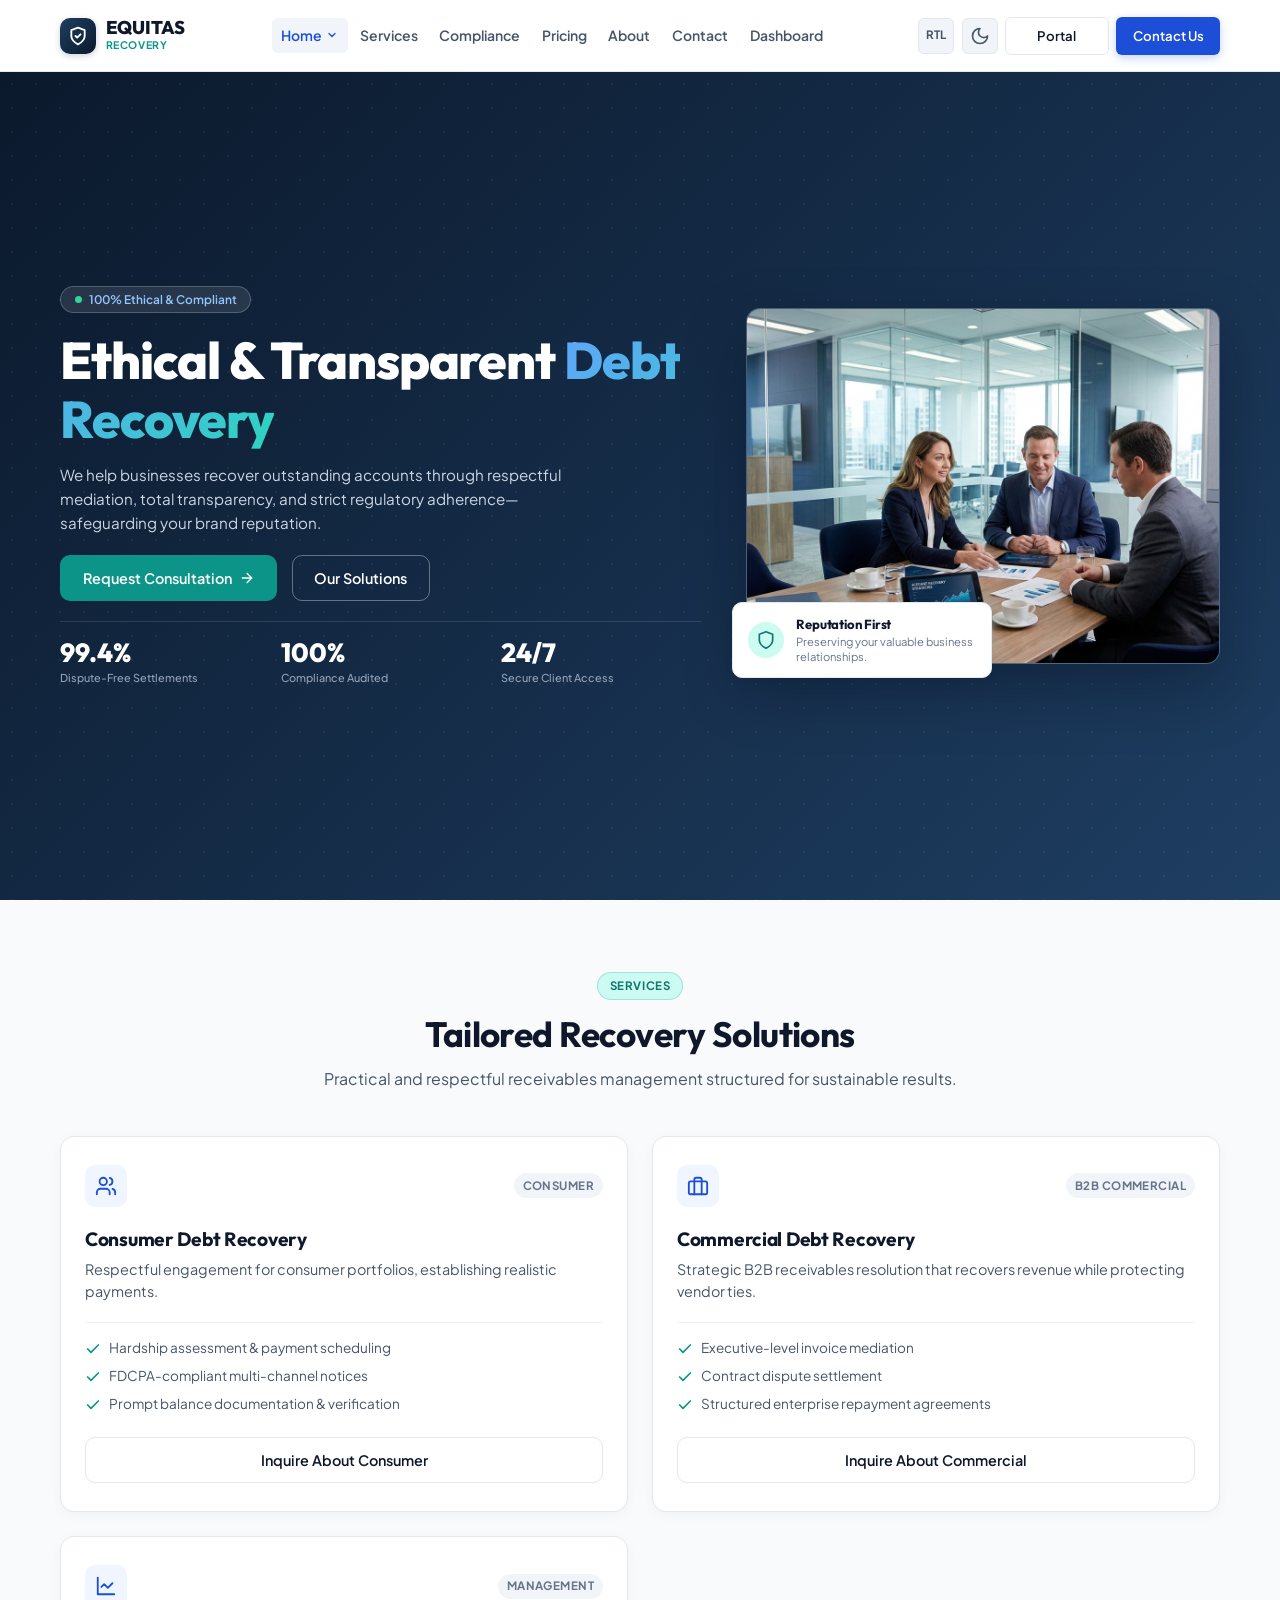
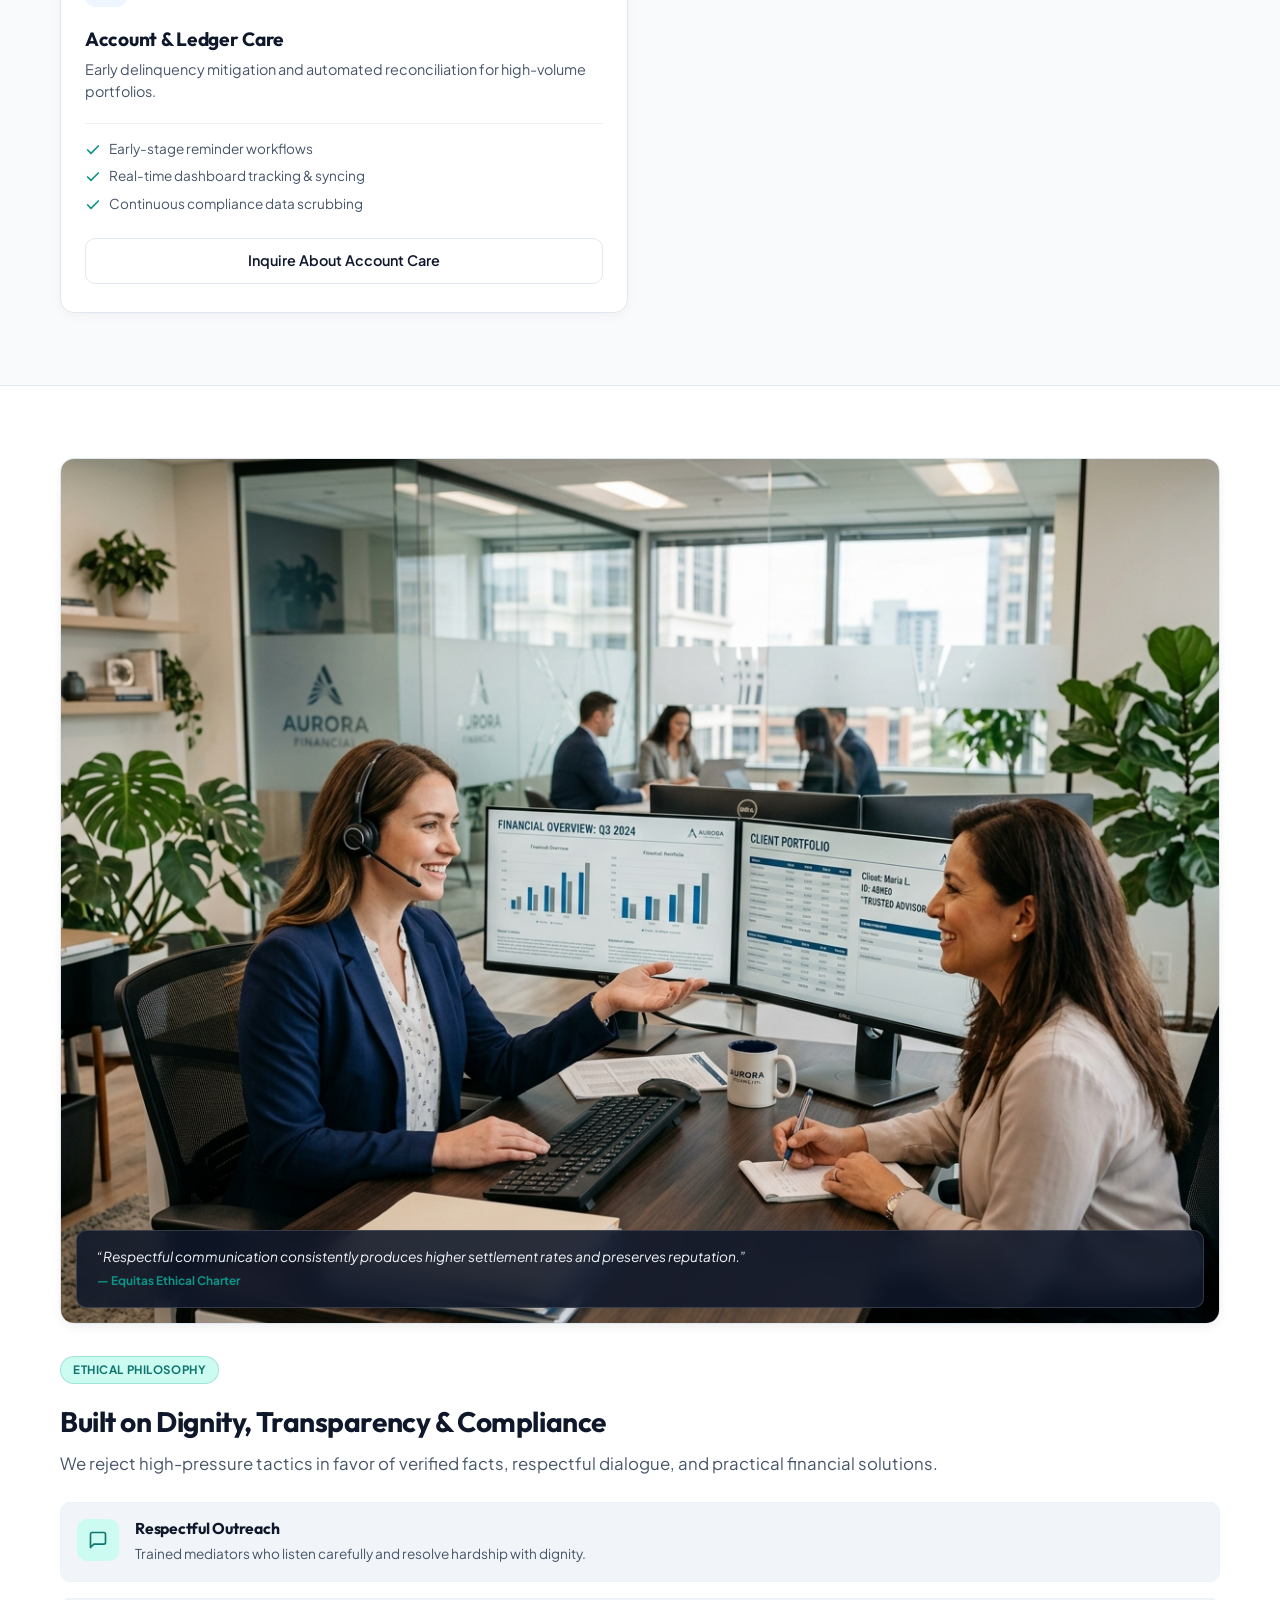
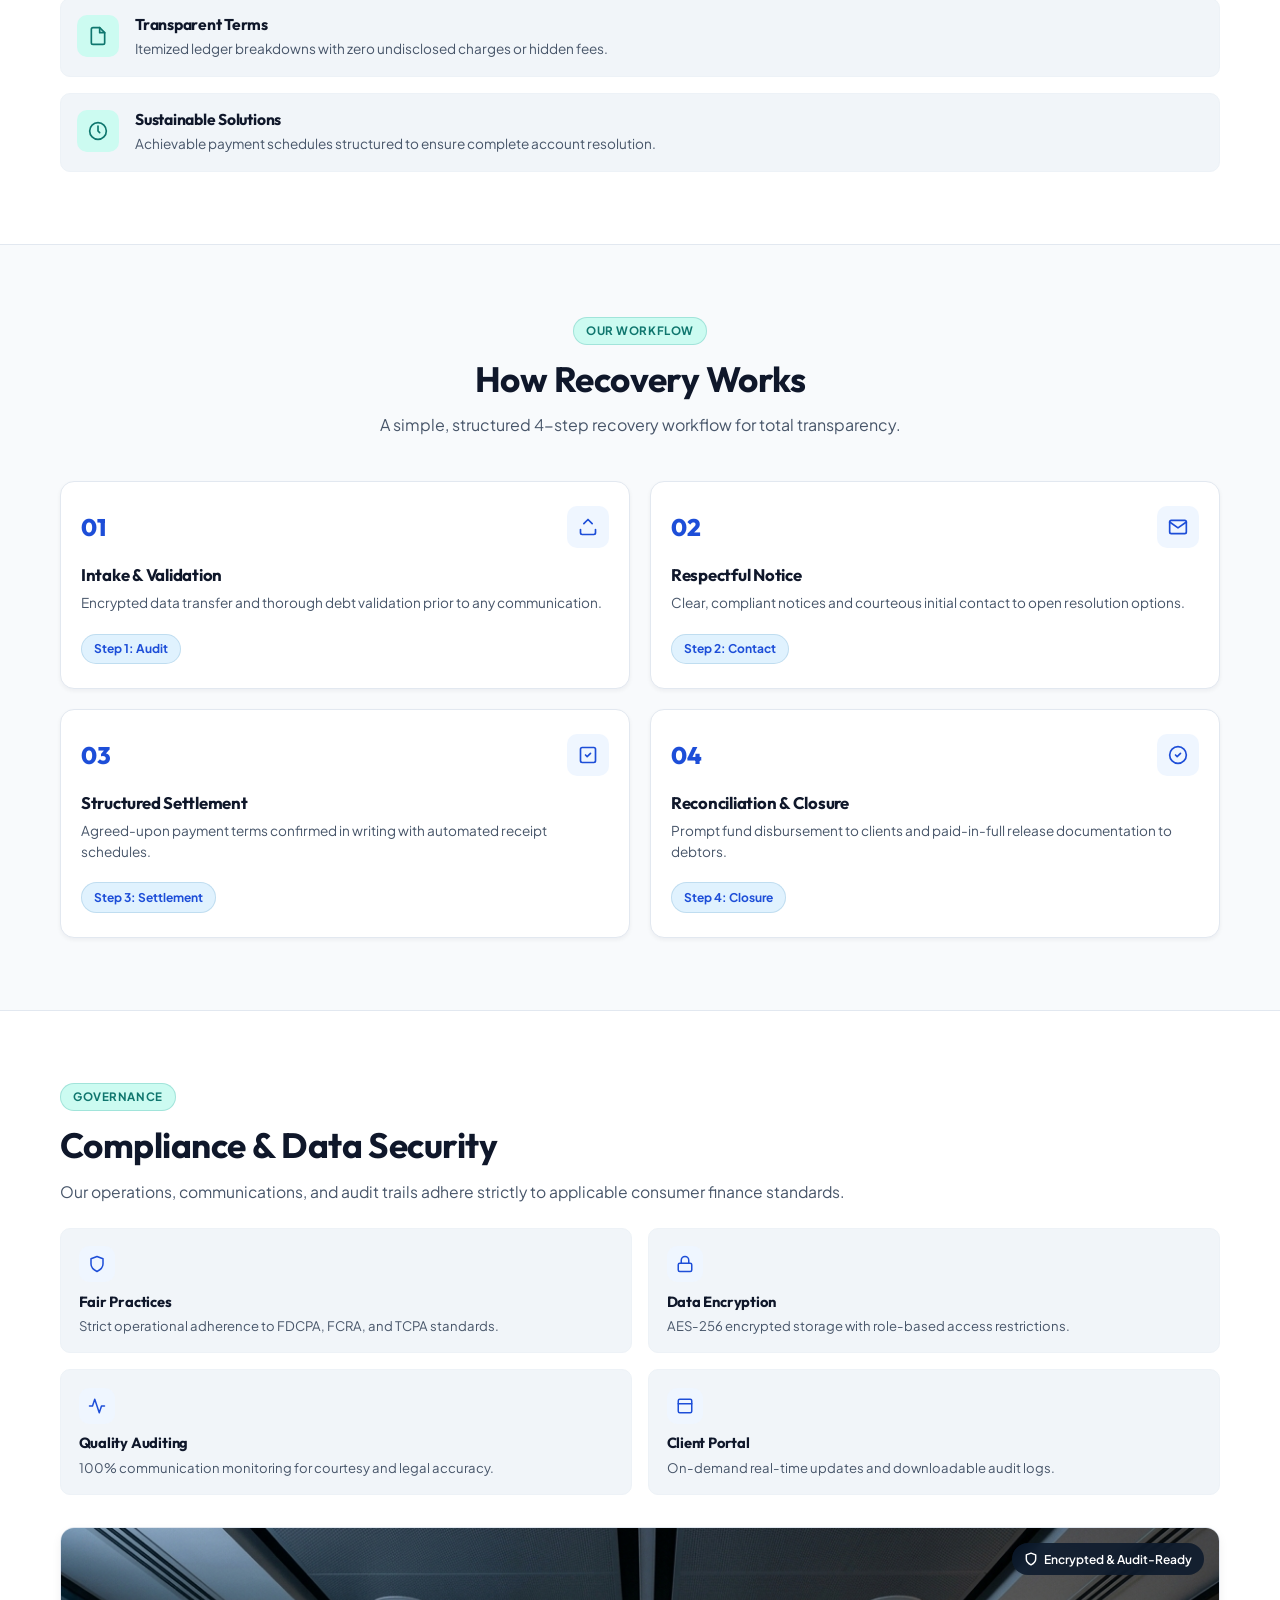
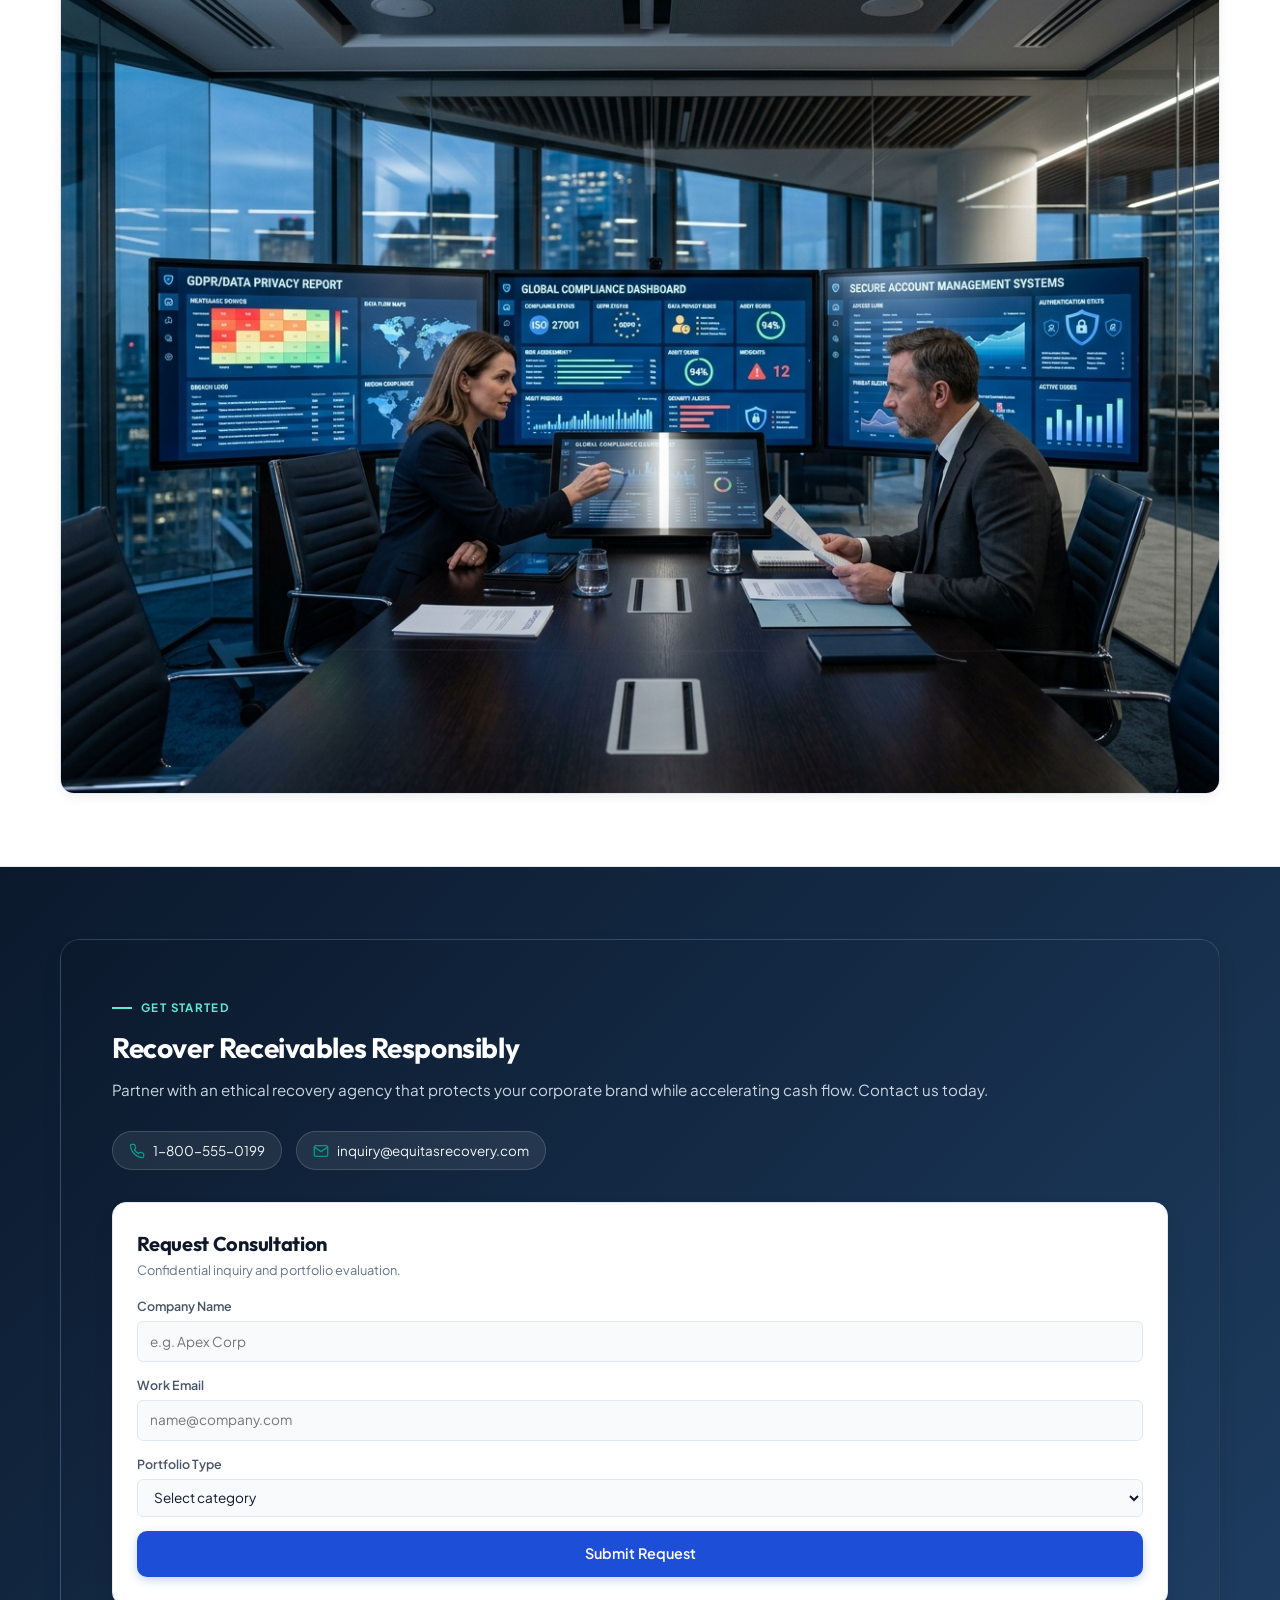
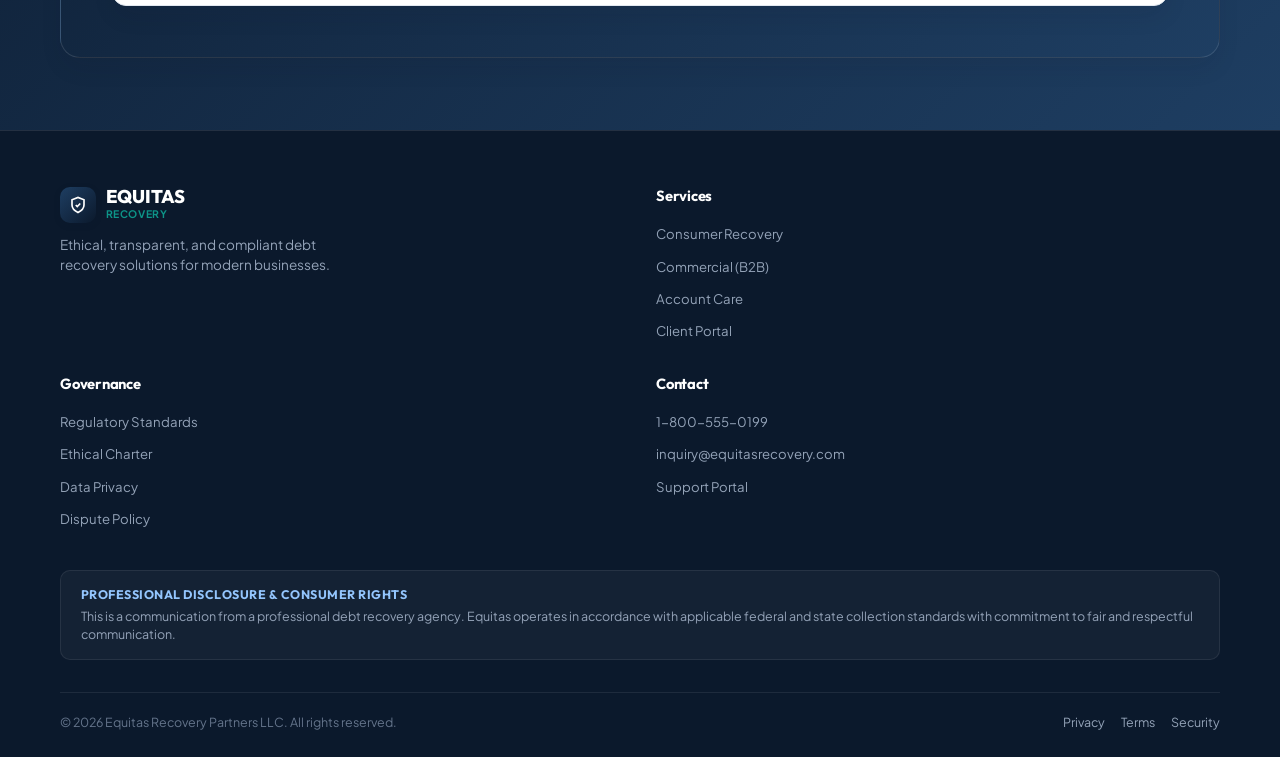
==== index.html @ 30697835 "first commit" ====
<!DOCTYPE html>
<html lang="en" dir="ltr" data-theme="light">
<head>
  <meta charset="UTF-8">
  <meta name="viewport" content="width=device-width, initial-scale=1.0">
  <title>Equitas Recovery Partners | Ethical & Compliant Debt Recovery</title>
  <link rel="icon" type="image/svg+xml" href="assets/images/equitas-mark.svg">
  <link rel="apple-touch-icon" href="assets/images/equitas-mark.svg">
  <meta name="description" content="Equitas Recovery Partners delivers ethical, compliant, and transparent debt recovery for commercial and consumer portfolios.">
  
  <!-- Fonts -->
  <link rel="preconnect" href="https://fonts.googleapis.com">
  <link rel="preconnect" href="https://fonts.gstatic.com" crossorigin>
  <link href="https://fonts.googleapis.com/css2?family=Outfit:wght@600;700;800&family=Plus+Jakarta+Sans:wght@400;500;600;700&display=swap" rel="stylesheet">
  
  <!-- Styles -->
  <link rel="stylesheet" href="assets/css/style.css">
</head>
<body>

  <!-- =========================================================================
       SHARED HEADER
       ========================================================================= -->
  <header class="site-header" id="mainHeader">
    <div class="container header-container">
      
      <!-- Logo -->
      <a href="index.html" class="brand-logo" aria-label="Equitas Home">
        <div class="logo-symbol" aria-hidden="true">
          <svg width="20" height="20" viewBox="0 0 24 24" fill="none" stroke="currentColor" stroke-width="2.2" stroke-linecap="round" stroke-linejoin="round">
            <path d="M12 22s8-4 8-10V5l-8-3-8 3v7c0 6 8 10 8 10z"/>
            <path d="m9 12 2 2 4-4"/>
          </svg>
        </div>
        <div class="logo-text">
          <span class="logo-title">EQUITAS</span>
          <span class="logo-subtitle">Recovery</span>
        </div>
      </a>

      <!-- Desktop Nav -->
      <nav class="nav-desktop" aria-label="Main Navigation">
        <ul class="nav-links">
          <li class="nav-item">
            <a href="index.html" class="nav-link active" id="homeDropdownBtn" aria-haspopup="true" aria-expanded="false">
              <span>Home</span>
              <svg width="12" height="12" viewBox="0 0 24 24" fill="none" stroke="currentColor" stroke-width="2.5" stroke-linecap="round" stroke-linejoin="round">
                <path d="m6 9 6 6 6-6"/>
              </svg>
            </a>
            <div class="nav-dropdown-menu">
              <a href="index.html" class="dropdown-item active">
                <span>Home 1 (Corporate)</span>
                <span class="dropdown-badge">Active</span>
              </a>
              <a href="home-2.html" class="dropdown-item">
                <span>Home 2 (Enterprise)</span>
              </a>
            </div>
          </li>
          <li class="nav-item"><a href="services.html" class="nav-link">Services</a></li>
          <li class="nav-item"><a href="compliance.html" class="nav-link">Compliance</a></li>
          <li class="nav-item"><a href="pricing.html" class="nav-link">Pricing</a></li>
          <li class="nav-item"><a href="about.html" class="nav-link">About</a></li>
          <li class="nav-item"><a href="contact.html" class="nav-link">Contact</a></li>
          <li class="nav-item"><a href="dashboard.html" class="nav-link">Dashboard</a></li>
        </ul>
      </nav>

      <!-- Header Utilities -->
      <div class="header-actions">
        <button type="button" class="control-btn rtl-toggle-btn" aria-label="Toggle RTL/LTR" title="Toggle RTL/LTR">
          <span class="rtl-badge">RTL</span>
        </button>

        <button type="button" class="control-btn theme-toggle-btn" aria-label="Toggle theme" title="Toggle Theme">
          <svg width="18" height="18" viewBox="0 0 24 24" fill="none" stroke="currentColor" stroke-width="2" stroke-linecap="round" stroke-linejoin="round">
            <path d="M12 3a6 6 0 0 0 9 9 9 9 0 1 1-9-9Z"/>
          </svg>
        </button>

        <a href="login.html" class="btn btn-secondary btn-sm" id="clientPortalBtn">
          <span>Portal</span>
        </a>

        <a href="contact.html" class="btn btn-primary btn-sm" id="headerInquiryBtn">
          <span>Contact Us</span>
        </a>

        <button type="button" class="hamburger-btn" aria-label="Open menu" aria-expanded="false" aria-controls="mobileNavDrawer">
          <span></span>
          <span></span>
          <span></span>
        </button>
      </div>

    </div>
  </header>

  <!-- Mobile Drawer -->
  <div class="mobile-nav-overlay" id="mobileNavOverlay" aria-hidden="true"></div>
  <div class="mobile-nav-drawer" id="mobileNavDrawer" role="dialog" aria-modal="true" aria-label="Mobile Menu">
    <div class="drawer-header">
      <div class="brand-logo">
        <div class="logo-symbol" aria-hidden="true">
          <svg width="18" height="18" viewBox="0 0 24 24" fill="none" stroke="currentColor" stroke-width="2.2">
            <path d="M12 22s8-4 8-10V5l-8-3-8 3v7c0 6 8 10 8 10z"/>
            <path d="m9 12 2 2 4-4"/>
          </svg>
        </div>
        <div class="logo-text">
          <span class="logo-title">EQUITAS</span>
        </div>
      </div>
      <button type="button" class="drawer-close-btn" aria-label="Close menu">
        <svg width="18" height="18" viewBox="0 0 24 24" fill="none" stroke="currentColor" stroke-width="2.5" stroke-linecap="round" stroke-linejoin="round">
          <line x1="18" y1="6" x2="6" y2="18"/>
          <line x1="6" y1="6" x2="18" y2="18"/>
        </svg>
      </button>
    </div>

    <div class="drawer-links">
      <div class="drawer-home-group">
        <button type="button" class="drawer-link drawer-home-toggle" aria-controls="drawerHomeMenu" aria-expanded="false">
          <span>Home</span>
          <svg viewBox="0 0 24 24" fill="none" stroke="currentColor" stroke-width="2" aria-hidden="true"><path d="m7 10 5 5 5-5"/></svg>
        </button>
        <div class="drawer-home-menu" id="drawerHomeMenu" hidden>
          <a href="index.html" class="drawer-link" data-home-page="index.html">Home 1 (Corporate)</a>
          <a href="home-2.html" class="drawer-link" data-home-page="home-2.html">Home 2 (Enterprise)</a>
        </div>
      </div>
      <a href="services.html" class="drawer-link">Services</a>
      <a href="compliance.html" class="drawer-link">Compliance &amp; Licensing</a>
      <a href="pricing.html" class="drawer-link">Pricing &amp; Plans</a>
      <a href="about.html" class="drawer-link">About Us</a>
      <a href="contact.html" class="drawer-link">Contact</a>
      <a href="dashboard.html" class="drawer-link">Dashboard</a>
    </div>

    <div class="drawer-actions">
      <div class="drawer-controls-row">
        <button type="button" class="control-btn theme-toggle-btn" aria-label="Toggle theme in drawer" style="width: 48%; height: 38px;">
          <span>Theme</span>
        </button>
        <button type="button" class="control-btn rtl-toggle-btn" aria-label="Toggle RTL in drawer" style="width: 48%; height: 38px;">
          <span>RTL</span>
        </button>
      </div>
      <a href="login.html" class="btn btn-secondary btn-block">Client Portal</a>
      <a href="contact.html" class="btn btn-primary btn-block">Schedule Consultation</a>
    </div>
  </div>

  <main id="mainContent">

    <!-- =========================================================================
         SECTION 1: HERO
         ========================================================================= -->
    <section class="hero-section" id="hero" aria-labelledby="heroHeadline">
      <div class="hero-background-pattern" aria-hidden="true"></div>
      <div class="container">
        <div class="hero-grid">
          
          <div class="hero-content">
            <div class="hero-badge">
              <span class="pulse-dot" aria-hidden="true"></span>
              <span>100% Ethical &amp; Compliant</span>
            </div>

            <h1 class="hero-title" id="heroHeadline">
              Ethical &amp; Transparent <span class="highlight-text">Debt Recovery</span>
            </h1>

            <p class="hero-description">
              We help businesses recover outstanding accounts through respectful mediation, total transparency, and strict regulatory adherence—safeguarding your brand reputation.
            </p>

            <div class="hero-cta-group">
              <a href="#contact" class="btn btn-teal">
                <span>Request Consultation</span>
                <svg width="16" height="16" viewBox="0 0 24 24" fill="none" stroke="currentColor" stroke-width="2" stroke-linecap="round" stroke-linejoin="round" aria-hidden="true">
                  <line x1="5" y1="12" x2="19" y2="12"/>
                  <polyline points="12 5 19 12 12 19"/>
                </svg>
              </a>
              <a href="#services" class="btn btn-outline-white">
                <span>Our Solutions</span>
              </a>
            </div>

            <div class="hero-metrics-strip">
              <div class="metric-item">
                <span class="metric-value">99.4%</span>
                <span class="metric-label">Dispute-Free Settlements</span>
              </div>
              <div class="metric-item">
                <span class="metric-value">100%</span>
                <span class="metric-label">Compliance Audited</span>
              </div>
              <div class="metric-item">
                <span class="metric-value">24/7</span>
                <span class="metric-label">Secure Client Access</span>
              </div>
            </div>
          </div>

          <div class="hero-media-card">
            <div class="hero-image-frame">
              <img src="assets/images/hero-consultation.jpg" alt="Equitas recovery advisors in a professional client consultation." width="1280" height="720" loading="eager">
            </div>
            
            <div class="hero-floating-badge">
              <div class="badge-icon" aria-hidden="true">
                <svg width="20" height="20" viewBox="0 0 24 24" fill="none" stroke="currentColor" stroke-width="2" stroke-linecap="round" stroke-linejoin="round">
                  <path d="M12 22s8-4 8-10V5l-8-3-8 3v7c0 6 8 10 8 10z"/>
                </svg>
              </div>
              <div>
                <h4>Reputation First</h4>
                <p>Preserving your valuable business relationships.</p>
              </div>
            </div>
          </div>

        </div>
      </div>
    </section>

    <!-- =========================================================================
         SECTION 2: OUR SERVICES
         ========================================================================= -->
    <section class="section-wrapper services-section" id="services" aria-labelledby="servicesHeadline">
      <div class="container">
        
        <div class="section-header">
          <span class="section-tag">Services</span>
          <h2 id="servicesHeadline">Tailored Recovery Solutions</h2>
          <p>Practical and respectful receivables management structured for sustainable results.</p>
        </div>

        <div class="services-grid">
          
          <!-- Consumer -->
          <article class="service-card">
            <div class="service-card-header">
              <div class="icon-box" aria-hidden="true">
                <svg width="22" height="22" viewBox="0 0 24 24" fill="none" stroke="currentColor" stroke-width="2" stroke-linecap="round" stroke-linejoin="round">
                  <path d="M16 21v-2a4 4 0 0 0-4-4H6a4 4 0 0 0-4 4v2"/>
                  <circle cx="9" cy="7" r="4"/>
                  <path d="M22 21v-2a4 4 0 0 0-3-3.87"/>
                  <path d="M16 3.13a4 4 0 0 1 0 7.75"/>
                </svg>
              </div>
              <span class="service-tag">Consumer</span>
            </div>
            
            <h3>Consumer Debt Recovery</h3>
            <p class="service-desc">
              Respectful engagement for consumer portfolios, establishing realistic payments.
            </p>

            <ul class="service-features-list">
              <li>
                <svg width="16" height="16" viewBox="0 0 24 24" fill="none" stroke="currentColor" stroke-width="2.5" stroke-linecap="round" stroke-linejoin="round"><polyline points="20 6 9 17 4 12"/></svg>
                <span>Hardship assessment &amp; payment scheduling</span>
              </li>
              <li>
                <svg width="16" height="16" viewBox="0 0 24 24" fill="none" stroke="currentColor" stroke-width="2.5" stroke-linecap="round" stroke-linejoin="round"><polyline points="20 6 9 17 4 12"/></svg>
                <span>FDCPA-compliant multi-channel notices</span>
              </li>
              <li>
                <svg width="16" height="16" viewBox="0 0 24 24" fill="none" stroke="currentColor" stroke-width="2.5" stroke-linecap="round" stroke-linejoin="round"><polyline points="20 6 9 17 4 12"/></svg>
                <span>Prompt balance documentation &amp; verification</span>
              </li>
            </ul>

            <div class="service-card-footer">
              <a href="#contact" class="btn btn-secondary btn-block">Inquire About Consumer</a>
            </div>
          </article>

          <!-- Commercial -->
          <article class="service-card">
            <div class="service-card-header">
              <div class="icon-box" aria-hidden="true">
                <svg width="22" height="22" viewBox="0 0 24 24" fill="none" stroke="currentColor" stroke-width="2" stroke-linecap="round" stroke-linejoin="round">
                  <rect width="20" height="14" x="2" y="7" rx="2" ry="2"/>
                  <path d="M16 21V5a2 2 0 0 0-2-2h-4a2 2 0 0 0-2 2v16"/>
                </svg>
              </div>
              <span class="service-tag">B2B Commercial</span>
            </div>
            
            <h3>Commercial Debt Recovery</h3>
            <p class="service-desc">
              Strategic B2B receivables resolution that recovers revenue while protecting vendor ties.
            </p>

            <ul class="service-features-list">
              <li>
                <svg width="16" height="16" viewBox="0 0 24 24" fill="none" stroke="currentColor" stroke-width="2.5" stroke-linecap="round" stroke-linejoin="round"><polyline points="20 6 9 17 4 12"/></svg>
                <span>Executive-level invoice mediation</span>
              </li>
              <li>
                <svg width="16" height="16" viewBox="0 0 24 24" fill="none" stroke="currentColor" stroke-width="2.5" stroke-linecap="round" stroke-linejoin="round"><polyline points="20 6 9 17 4 12"/></svg>
                <span>Contract dispute settlement</span>
              </li>
              <li>
                <svg width="16" height="16" viewBox="0 0 24 24" fill="none" stroke="currentColor" stroke-width="2.5" stroke-linecap="round" stroke-linejoin="round"><polyline points="20 6 9 17 4 12"/></svg>
                <span>Structured enterprise repayment agreements</span>
              </li>
            </ul>

            <div class="service-card-footer">
              <a href="#contact" class="btn btn-secondary btn-block">Inquire About Commercial</a>
            </div>
          </article>

          <!-- Account Management -->
          <article class="service-card">
            <div class="service-card-header">
              <div class="icon-box" aria-hidden="true">
                <svg width="22" height="22" viewBox="0 0 24 24" fill="none" stroke="currentColor" stroke-width="2" stroke-linecap="round" stroke-linejoin="round">
                  <path d="M3 3v18h18"/>
                  <path d="m19 9-5 5-4-4-3 3"/>
                </svg>
              </div>
              <span class="service-tag">Management</span>
            </div>
            
            <h3>Account &amp; Ledger Care</h3>
            <p class="service-desc">
              Early delinquency mitigation and automated reconciliation for high-volume portfolios.
            </p>

            <ul class="service-features-list">
              <li>
                <svg width="16" height="16" viewBox="0 0 24 24" fill="none" stroke="currentColor" stroke-width="2.5" stroke-linecap="round" stroke-linejoin="round"><polyline points="20 6 9 17 4 12"/></svg>
                <span>Early-stage reminder workflows</span>
              </li>
              <li>
                <svg width="16" height="16" viewBox="0 0 24 24" fill="none" stroke="currentColor" stroke-width="2.5" stroke-linecap="round" stroke-linejoin="round"><polyline points="20 6 9 17 4 12"/></svg>
                <span>Real-time dashboard tracking &amp; syncing</span>
              </li>
              <li>
                <svg width="16" height="16" viewBox="0 0 24 24" fill="none" stroke="currentColor" stroke-width="2.5" stroke-linecap="round" stroke-linejoin="round"><polyline points="20 6 9 17 4 12"/></svg>
                <span>Continuous compliance data scrubbing</span>
              </li>
            </ul>

            <div class="service-card-footer">
              <a href="#contact" class="btn btn-secondary btn-block">Inquire About Account Care</a>
            </div>
          </article>

        </div>
      </div>
    </section>

    <!-- =========================================================================
         SECTION 3: ETHICAL APPROACH
         ========================================================================= -->
    <section class="section-wrapper approach-section" id="approach" aria-labelledby="approachHeadline">
      <div class="container">
        <div class="approach-grid">
          
          <div class="approach-media">
            <div class="approach-image-wrapper">
              <img src="assets/images/ethical-approach.jpg" alt="Equitas account manager discussing transparent account resolution." width="1280" height="960" loading="lazy">
            </div>

            <div class="approach-quote-box">
              <p>“Respectful communication consistently produces higher settlement rates and preserves reputation.”</p>
              <span class="quote-author">— Equitas Ethical Charter</span>
            </div>
          </div>

          <div class="approach-content">
            <span class="section-tag">Ethical Philosophy</span>
            <h2 id="approachHeadline">Built on Dignity, Transparency &amp; Compliance</h2>
            <p class="approach-lead">
              We reject high-pressure tactics in favor of verified facts, respectful dialogue, and practical financial solutions.
            </p>

            <div class="pillars-stack">
              <div class="pillar-item">
                <div class="icon-box icon-box-teal" aria-hidden="true">
                  <svg width="20" height="20" viewBox="0 0 24 24" fill="none" stroke="currentColor" stroke-width="2" stroke-linecap="round" stroke-linejoin="round">
                    <path d="M21 15a2 2 0 0 1-2 2H7l-4 4V5a2 2 0 0 1 2-2h14a2 2 0 0 1 2 2z"/>
                  </svg>
                </div>
                <div>
                  <h3>Respectful Outreach</h3>
                  <p>Trained mediators who listen carefully and resolve hardship with dignity.</p>
                </div>
              </div>

              <div class="pillar-item">
                <div class="icon-box icon-box-teal" aria-hidden="true">
                  <svg width="20" height="20" viewBox="0 0 24 24" fill="none" stroke="currentColor" stroke-width="2" stroke-linecap="round" stroke-linejoin="round">
                    <path d="M14 2H6a2 2 0 0 0-2 2v16a2 2 0 0 0 2 2h12a2 2 0 0 0 2-2V8z"/>
                    <polyline points="14 2 14 8 20 8"/>
                  </svg>
                </div>
                <div>
                  <h3>Transparent Terms</h3>
                  <p>Itemized ledger breakdowns with zero undisclosed charges or hidden fees.</p>
                </div>
              </div>

              <div class="pillar-item">
                <div class="icon-box icon-box-teal" aria-hidden="true">
                  <svg width="20" height="20" viewBox="0 0 24 24" fill="none" stroke="currentColor" stroke-width="2" stroke-linecap="round" stroke-linejoin="round">
                    <circle cx="12" cy="12" r="10"/>
                    <polyline points="12 6 12 12 14 14"/>
                  </svg>
                </div>
                <div>
                  <h3>Sustainable Solutions</h3>
                  <p>Achievable payment schedules structured to ensure complete account resolution.</p>
                </div>
              </div>
            </div>
          </div>

        </div>
      </div>
    </section>

    <!-- =========================================================================
         SECTION 4: HOW RECOVERY WORKS
         ========================================================================= -->
    <section class="section-wrapper process-section" id="process" aria-labelledby="processHeadline">
      <div class="container">
        
        <div class="section-header">
          <span class="section-tag">Our Workflow</span>
          <h2 id="processHeadline">How Recovery Works</h2>
          <p>A simple, structured 4-step recovery workflow for total transparency.</p>
        </div>

        <div class="process-grid">
          
          <div class="process-step-card">
            <div class="step-header">
              <span class="step-number">01</span>
              <div class="icon-box" aria-hidden="true">
                <svg width="20" height="20" viewBox="0 0 24 24" fill="none" stroke="currentColor" stroke-width="2" stroke-linecap="round" stroke-linejoin="round">
                  <path d="M21 15v4a2 2 0 0 1-2 2H5a2 2 0 0 1-2-2v-4"/>
                  <polyline points="17 8 12 3 7 8"/>
                </svg>
              </div>
            </div>
            <h3>Intake &amp; Validation</h3>
            <p>Encrypted data transfer and thorough debt validation prior to any communication.</p>
            <span class="step-badge">Step 1: Audit</span>
          </div>

          <div class="process-step-card">
            <div class="step-header">
              <span class="step-number">02</span>
              <div class="icon-box" aria-hidden="true">
                <svg width="20" height="20" viewBox="0 0 24 24" fill="none" stroke="currentColor" stroke-width="2" stroke-linecap="round" stroke-linejoin="round">
                  <path d="M4 4h16c1.1 0 2 .9 2 2v12c0 1.1-.9 2-2 2H4c-1.1 0-2-.9-2-2V6c0-1.1.9-2 2-2z"/>
                  <polyline points="22,6 12,13 2,6"/>
                </svg>
              </div>
            </div>
            <h3>Respectful Notice</h3>
            <p>Clear, compliant notices and courteous initial contact to open resolution options.</p>
            <span class="step-badge">Step 2: Contact</span>
          </div>

          <div class="process-step-card">
            <div class="step-header">
              <span class="step-number">03</span>
              <div class="icon-box" aria-hidden="true">
                <svg width="20" height="20" viewBox="0 0 24 24" fill="none" stroke="currentColor" stroke-width="2" stroke-linecap="round" stroke-linejoin="round">
                  <rect width="18" height="18" x="3" y="3" rx="2"/>
                  <path d="m9 12 2 2 4-4"/>
                </svg>
              </div>
            </div>
            <h3>Structured Settlement</h3>
            <p>Agreed-upon payment terms confirmed in writing with automated receipt schedules.</p>
            <span class="step-badge">Step 3: Settlement</span>
          </div>

          <div class="process-step-card">
            <div class="step-header">
              <span class="step-number">04</span>
              <div class="icon-box" aria-hidden="true">
                <svg width="20" height="20" viewBox="0 0 24 24" fill="none" stroke="currentColor" stroke-width="2" stroke-linecap="round" stroke-linejoin="round">
                  <circle cx="12" cy="12" r="10"/>
                  <path d="m9 12 2 2 4-4"/>
                </svg>
              </div>
            </div>
            <h3>Reconciliation &amp; Closure</h3>
            <p>Prompt fund disbursement to clients and paid-in-full release documentation to debtors.</p>
            <span class="step-badge">Step 4: Closure</span>
          </div>

        </div>
      </div>
    </section>

    <!-- =========================================================================
         SECTION 5: COMPLIANCE AND TRUST
         ========================================================================= -->
    <section class="section-wrapper compliance-section" id="compliance" aria-labelledby="complianceHeadline">
      <div class="container">
        <div class="compliance-grid">
          
          <div class="compliance-content">
            <span class="section-tag">Governance</span>
            <h2 id="complianceHeadline">Compliance &amp; Data Security</h2>
            <p class="compliance-lead">
              Our operations, communications, and audit trails adhere strictly to applicable consumer finance standards.
            </p>

            <div class="compliance-features-grid">
              <div class="compliance-box">
                <div class="icon-box" aria-hidden="true">
                  <svg width="18" height="18" viewBox="0 0 24 24" fill="none" stroke="currentColor" stroke-width="2" stroke-linecap="round" stroke-linejoin="round">
                    <path d="M12 22s8-4 8-10V5l-8-3-8 3v7c0 6 8 10 8 10z"/>
                  </svg>
                </div>
                <h3>Fair Practices</h3>
                <p>Strict operational adherence to FDCPA, FCRA, and TCPA standards.</p>
              </div>

              <div class="compliance-box">
                <div class="icon-box" aria-hidden="true">
                  <svg width="18" height="18" viewBox="0 0 24 24" fill="none" stroke="currentColor" stroke-width="2" stroke-linecap="round" stroke-linejoin="round">
                    <rect width="18" height="11" x="3" y="11" rx="2" ry="2"/>
                    <path d="M7 11V7a5 5 0 0 1 10 0v4"/>
                  </svg>
                </div>
                <h3>Data Encryption</h3>
                <p>AES-256 encrypted storage with role-based access restrictions.</p>
              </div>

              <div class="compliance-box">
                <div class="icon-box" aria-hidden="true">
                  <svg width="18" height="18" viewBox="0 0 24 24" fill="none" stroke="currentColor" stroke-width="2" stroke-linecap="round" stroke-linejoin="round">
                    <path d="M22 12h-4l-3 9L9 3l-3 9H2"/>
                  </svg>
                </div>
                <h3>Quality Auditing</h3>
                <p>100% communication monitoring for courtesy and legal accuracy.</p>
              </div>

              <div class="compliance-box">
                <div class="icon-box" aria-hidden="true">
                  <svg width="18" height="18" viewBox="0 0 24 24" fill="none" stroke="currentColor" stroke-width="2" stroke-linecap="round" stroke-linejoin="round">
                    <rect width="18" height="18" x="3" y="3" rx="2"/>
                    <path d="M3 9h18"/>
                  </svg>
                </div>
                <h3>Client Portal</h3>
                <p>On-demand real-time updates and downloadable audit logs.</p>
              </div>
            </div>
          </div>

          <div class="compliance-media">
            <div class="compliance-image-frame">
              <img src="assets/images/compliance-trust.jpg" alt="Equitas compliance and security overview." width="1280" height="960" loading="lazy">
            </div>
            
            <div class="compliance-security-pill">
              <svg width="14" height="14" viewBox="0 0 24 24" fill="none" stroke="currentColor" stroke-width="2.5" stroke-linecap="round" stroke-linejoin="round" aria-hidden="true">
                <path d="M12 22s8-4 8-10V5l-8-3-8 3v7c0 6 8 10 8 10z"/>
              </svg>
              <span>Encrypted &amp; Audit-Ready</span>
            </div>
          </div>

        </div>
      </div>
    </section>

    <!-- =========================================================================
         SECTION 6: FINAL CTA
         ========================================================================= -->
    <section class="section-wrapper cta-section" id="contact" aria-labelledby="ctaHeadline">
      <div class="container">
        <div class="cta-container-card">
          <div class="cta-content-grid">
            
            <div class="cta-text-side">
              <span class="cta-eyebrow">Get Started</span>
              <h2 id="ctaHeadline">Recover Receivables Responsibly</h2>
              <p>
                Partner with an ethical recovery agency that protects your corporate brand while accelerating cash flow. Contact us today.
              </p>

              <div class="cta-contact-pills">
                <div class="contact-pill-item">
                  <svg width="16" height="16" viewBox="0 0 24 24" fill="none" stroke="currentColor" stroke-width="2" stroke-linecap="round" stroke-linejoin="round" aria-hidden="true">
                    <path d="M22 16.92v3a2 2 0 0 1-2.18 2 19.79 19.79 0 0 1-8.63-3.07 19.5 19.5 0 0 1-6-6 19.79 19.79 0 0 1-3.07-8.67A2 2 0 0 1 4.11 2h3a2 2 0 0 1 2 1.72 12.84 12.84 0 0 0 .7 2.81 2 2 0 0 1-.45 2.11L8.09 9.91a16 16 0 0 0 6 6l1.27-1.27a2 2 0 0 1 2.11-.45 12.84 12.84 0 0 0 2.81.7A2 2 0 0 1 22 16.92z"/>
                  </svg>
                  <span>1-800-555-0199</span>
                </div>
                <div class="contact-pill-item">
                  <svg width="16" height="16" viewBox="0 0 24 24" fill="none" stroke="currentColor" stroke-width="2" stroke-linecap="round" stroke-linejoin="round" aria-hidden="true">
                    <path d="M4 4h16c1.1 0 2 .9 2 2v12c0 1.1-.9 2-2 2H4c-1.1 0-2-.9-2-2V6c0-1.1.9-2 2-2z"/>
                    <polyline points="22,6 12,13 2,6"/>
                  </svg>
                  <span>inquiry@equitasrecovery.com</span>
                </div>
              </div>
            </div>

            <div class="cta-form-box">
              <h3>Request Consultation</h3>
              <p class="form-subtitle">Confidential inquiry and portfolio evaluation.</p>

              <form class="cta-quick-form" id="consultationForm">
                <div class="form-group">
                  <label for="orgName" class="form-label">Company Name</label>
                  <input type="text" id="orgName" class="form-input" placeholder="e.g. Apex Corp" required>
                </div>

                <div class="form-group">
                  <label for="contactEmail" class="form-label">Work Email</label>
                  <input type="email" id="contactEmail" class="form-input" placeholder="name@company.com" required>
                </div>

                <div class="form-group">
                  <label for="recoveryType" class="form-label">Portfolio Type</label>
                  <select id="recoveryType" class="form-select" required>
                    <option value="" disabled selected>Select category</option>
                    <option value="commercial">Commercial (B2B)</option>
                    <option value="consumer">Consumer (B2C)</option>
                    <option value="portfolio_management">Ledger Management</option>
                  </select>
                </div>

                <div class="form-status-msg" role="status"></div>

                <button type="submit" class="btn btn-primary btn-block">
                  <span>Submit Request</span>
                </button>
              </form>
            </div>

          </div>
        </div>
      </div>
    </section>

  </main>

  <!-- =========================================================================
       SHARED FOOTER
       ========================================================================= -->
  <footer class="site-footer">
    <div class="container">
      
      <div class="footer-main-grid">
        <div class="footer-brand-col">
          <div class="brand-logo">
            <div class="logo-symbol" aria-hidden="true">
              <svg width="18" height="18" viewBox="0 0 24 24" fill="none" stroke="currentColor" stroke-width="2.2">
                <path d="M12 22s8-4 8-10V5l-8-3-8 3v7c0 6 8 10 8 10z"/>
                <path d="m9 12 2 2 4-4"/>
              </svg>
            </div>
            <div class="logo-text">
              <span class="logo-title">EQUITAS</span>
              <span class="logo-subtitle">Recovery</span>
            </div>
          </div>
          <p>
            Ethical, transparent, and compliant debt recovery solutions for modern businesses.
          </p>
        </div>

        <div class="footer-col">
          <h4>Services</h4>
          <ul class="footer-links">
            <li><a href="#services">Consumer Recovery</a></li>
            <li><a href="#services">Commercial (B2B)</a></li>
            <li><a href="#services">Account Care</a></li>
            <li><a href="#dashboard">Client Portal</a></li>
          </ul>
        </div>

        <div class="footer-col">
          <h4>Governance</h4>
          <ul class="footer-links">
            <li><a href="#compliance">Regulatory Standards</a></li>
            <li><a href="#approach">Ethical Charter</a></li>
            <li><a href="#compliance">Data Privacy</a></li>
            <li><a href="#contact">Dispute Policy</a></li>
          </ul>
        </div>

        <div class="footer-col">
          <h4>Contact</h4>
          <ul class="footer-links">
            <li><a href="#contact">1-800-555-0199</a></li>
            <li><a href="#contact">inquiry@equitasrecovery.com</a></li>
            <li><a href="#contact">Support Portal</a></li>
          </ul>
        </div>
      </div>

      <div class="footer-compliance-banner">
        <h5>Professional Disclosure &amp; Consumer Rights</h5>
        <p>
          This is a communication from a professional debt recovery agency. Equitas operates in accordance with applicable federal and state collection standards with commitment to fair and respectful communication.
        </p>
      </div>

      <div class="footer-bottom-bar">
        <p>&copy; 2026 Equitas Recovery Partners LLC. All rights reserved.</p>
        <div class="footer-legal-links">
          <a href="#privacy">Privacy</a>
          <a href="#terms">Terms</a>
          <a href="#security">Security</a>
        </div>
      </div>

    </div>
  </footer>

  <!-- Back To Top -->
  <button type="button" class="back-to-top-btn" id="backToTopBtn" aria-label="Back to top" title="Back to top">
    <svg width="18" height="18" viewBox="0 0 24 24" fill="none" stroke="currentColor" stroke-width="2.5" stroke-linecap="round" stroke-linejoin="round" aria-hidden="true">
      <path d="m18 15-6-6-6 6"/>
    </svg>
  </button>

  <script src="assets/js/main.js"></script>
</body>
</html>
---- assets/css/style.css ----
/* ==========================================================================
   EQUITAS RECOVERY PARTNERS — COMPLETE DESIGN SYSTEM & STYLESHEET
   Supports: Home 1, Home 2, Services Page
   Features: Light/Dark Mode, RTL/LTR, Tablet 2-Column, Mobile Stack
   ========================================================================== */

/* --- CSS Variables & Design Tokens --- */
:root {
  /* Color Palette - Light Mode */
  --bg-primary: #f8fafc;
  --bg-surface: #ffffff;
  --bg-surface-elevated: #ffffff;
  --bg-subtle: #f1f5f9;
  --bg-card-hover: #f8fafc;
  --bg-hero: linear-gradient(135deg, #0b192c 0%, #1e3e62 100%);
  --bg-dark-section: #0b192c;
  --bg-glass: rgba(255, 255, 255, 0.92);
  --border-glass: rgba(255, 255, 255, 0.2);

  --text-primary: #0f172a;
  --text-secondary: #475569;
  --text-muted: #64748b;
  --text-inverse: #ffffff;
  --text-inverse-muted: #94a3b8;

  --border-color: #e2e8f0;
  --border-color-subtle: #edf2f7;
  --border-hover: #cbd5e1;
  --border-focus: #2563eb;

  /* Brand Accents */
  --primary-50: #eff6ff;
  --primary-100: #dbeafe;
  --primary-500: #1e40af;
  --primary-600: #1d4ed8;
  --primary-700: #1e3a8a;
  --accent-teal: #0d9488;
  --accent-teal-light: #ccfbf1;
  --accent-teal-dark: #0f766e;

  /* Status Colors */
  --success: #15803d;
  --success-bg: #dcfce7;
  --badge-bg: #e0f2fe;
  --badge-text: #0369a1;

  /* Shadows */
  --shadow-xs: 0 1px 2px 0 rgba(15, 23, 42, 0.05);
  --shadow-sm: 0 2px 4px 0 rgba(15, 23, 42, 0.05);
  --shadow-md: 0 4px 12px -2px rgba(15, 23, 42, 0.08);
  --shadow-lg: 0 12px 24px -4px rgba(15, 23, 42, 0.1);
  --shadow-card: 0 3px 14px -2px rgba(15, 23, 42, 0.05);
  --shadow-card-hover: 0 12px 24px -4px rgba(15, 23, 42, 0.1);

  /* Typography */
  --font-heading: 'Outfit', -apple-system, BlinkMacSystemFont, "Segoe UI", Roboto, sans-serif;
  --font-body: 'Plus Jakarta Sans', -apple-system, BlinkMacSystemFont, "Segoe UI", Roboto, sans-serif;

  /* Layout */
  --container-max-width: 1200px;
  --container-padding: 1.25rem;
  --section-padding-y: 4.5rem;
  --header-height: 72px;

  /* Transitions & Radii */
  --transition-fast: 0.15s ease;
  --transition-normal: 0.25s ease;
  --transition-smooth: 0.3s cubic-bezier(0.16, 1, 0.3, 1);
  --radius-sm: 6px;
  --radius-md: 10px;
  --radius-lg: 14px;
  --radius-xl: 20px;
  --radius-full: 9999px;
}

/* --- Dark Mode Theme Overrides --- */
[data-theme="dark"] {
  --bg-primary: #090e17;
  --bg-surface: #111a28;
  --bg-surface-elevated: #182335;
  --bg-subtle: #152030;
  --bg-card-hover: #19273c;
  --bg-hero: linear-gradient(135deg, #050b14 0%, #0f1c2e 100%);
  --bg-dark-section: #070c14;
  --bg-glass: rgba(17, 26, 40, 0.92);
  --border-glass: rgba(255, 255, 255, 0.08);

  --text-primary: #f1f5f9;
  --text-secondary: #cbd5e1;
  --text-muted: #94a3b8;
  --text-inverse: #090e17;
  --text-inverse-muted: #475569;

  --border-color: #1e2d42;
  --border-color-subtle: #162436;
  --border-hover: #334b6e;
  --border-focus: #3b82f6;

  --primary-50: #172554;
  --primary-100: #1e3a8a;
  --primary-500: #3b82f6;
  --primary-600: #60a5fa;
  --primary-700: #93c5fd;
  --accent-teal: #14b8a6;
  --accent-teal-light: #134e4a;
  --accent-teal-dark: #2dd4bf;

  --badge-bg: #0c4a6e;
  --badge-text: #7dd3fc;

  --shadow-xs: 0 1px 2px 0 rgba(0, 0, 0, 0.3);
  --shadow-sm: 0 2px 4px 0 rgba(0, 0, 0, 0.4);
  --shadow-md: 0 4px 12px -2px rgba(0, 0, 0, 0.5);
  --shadow-lg: 0 12px 28px -4px rgba(0, 0, 0, 0.6);
  --shadow-card: 0 4px 16px -2px rgba(0, 0, 0, 0.4);
  --shadow-card-hover: 0 12px 28px -4px rgba(0, 0, 0, 0.6);
}

/* --- Base & Reset --- */
*, *::before, *::after {
  box-sizing: border-box;
  margin: 0;
  padding: 0;
}

html {
  font-size: 16px;
  scroll-behavior: smooth;
  -webkit-text-size-adjust: 100%;
  overflow-x: clip;
}

body {
  font-family: var(--font-body);
  font-size: 0.95rem;
  line-height: 1.6;
  color: var(--text-primary);
  background-color: var(--bg-primary);
  transition: background-color var(--transition-normal), color var(--transition-normal);
  overflow-x: clip;
  -webkit-font-smoothing: antialiased;
}

a:focus-visible,
button:focus-visible,
input:focus-visible,
select:focus-visible,
textarea:focus-visible {
  outline: 2px solid var(--border-focus);
  outline-offset: 2px;
}

img {
  max-width: 100%;
  height: auto;
  display: block;
}

a {
  color: inherit;
  text-decoration: none;
  transition: color var(--transition-fast);
}

button, input, select, textarea {
  font: inherit;
}

ul, ol {
  list-style: none;
}

/* Typography */
h1, h2, h3, h4, h5, h6 {
  font-family: var(--font-heading);
  color: var(--text-primary);
  font-weight: 700;
  line-height: 1.25;
  letter-spacing: -0.015em;
}

h1 { font-size: clamp(2rem, 3.5vw + 0.5rem, 3rem); }
h2 { font-size: clamp(1.6rem, 2.5vw + 0.3rem, 2.2rem); }
h3 { font-size: clamp(1.15rem, 1.2vw + 0.3rem, 1.35rem); }
h4 { font-size: 1.05rem; }

p {
  color: var(--text-secondary);
}

.container {
  width: 100%;
  max-width: var(--container-max-width);
  min-width: 0;
  margin-left: auto;
  margin-right: auto;
  padding-left: var(--container-padding);
  padding-right: var(--container-padding);
}

[class*="-grid"] > * {
  min-width: 0;
}

.section,
.section-wrapper {
  padding-top: var(--section-padding-y);
  padding-bottom: var(--section-padding-y);
}

.text-center {
  text-align: center;
}

.badge {
  display: inline-flex;
  align-items: center;
  justify-content: center;
  gap: 0.35rem;
  padding: 0.35rem 0.85rem;
  font-size: 0.75rem;
  font-weight: 700;
  letter-spacing: 0.04em;
  text-transform: uppercase;
  border-radius: var(--radius-full);
  margin-bottom: 0.85rem;
  width: fit-content;
  max-width: max-content;
}

.badge-accent {
  background-color: var(--badge-bg);
  color: var(--badge-text);
  border: 1px solid rgba(3, 105, 161, 0.2);
}

[data-theme="dark"] .badge-accent {
  background-color: var(--badge-bg);
  color: var(--badge-text);
  border-color: rgba(125, 211, 252, 0.25);
}

.section-header {
  text-align: center;
  max-width: 680px;
  margin: 0 auto 2.75rem auto;
}

.section-tag {
  display: inline-flex;
  align-items: center;
  max-width: 100%;
  padding: 0.3rem 0.75rem;
  background-color: var(--accent-teal-light);
  color: var(--accent-teal-dark);
  border: 1px solid rgba(13, 148, 136, 0.22);
  font-size: 0.72rem;
  font-weight: 700;
  letter-spacing: 0.05em;
  text-transform: uppercase;
  border-radius: var(--radius-full);
  margin-bottom: 0.75rem;
  line-height: 1.4;
  text-align: center;
}

[data-theme="dark"] .section-tag {
  background-color: rgba(20, 184, 166, 0.16);
  color: var(--accent-teal);
  border-color: rgba(20, 184, 166, 0.32);
}

.section-header h2 {
  margin-bottom: 0.65rem;
}

.section-header p,
.section-subtitle {
  font-size: 1rem;
  color: var(--text-secondary);
  max-width: 650px;
  margin-left: auto;
  margin-right: auto;
}

/* Buttons */
.btn {
  display: inline-flex;
  align-items: center;
  justify-content: center;
  gap: 0.45rem;
  height: 46px;
  padding: 0 1.35rem;
  font-size: 0.9rem;
  font-weight: 600;
  border-radius: var(--radius-md);
  border: 1px solid transparent;
  cursor: pointer;
  transition: all var(--transition-normal);
  text-align: center;
  white-space: nowrap;
}

.btn-primary {
  background-color: var(--primary-600);
  color: #ffffff;
  box-shadow: 0 3px 10px rgba(29, 78, 216, 0.25);
}

.btn-primary:hover {
  background-color: var(--primary-700);
  transform: translateY(-1px);
}

.btn-secondary {
  background-color: var(--bg-surface);
  color: var(--text-primary);
  border-color: var(--border-color);
}

.btn-secondary:hover {
  background-color: var(--bg-subtle);
  border-color: var(--border-hover);
  transform: translateY(-1px);
}

.btn-outline-white {
  background-color: transparent;
  color: #ffffff;
  border-color: rgba(255, 255, 255, 0.35);
}

.btn-outline-white:hover {
  background-color: rgba(255, 255, 255, 0.12);
  border-color: #ffffff;
  transform: translateY(-1px);
}

.btn-teal {
  background-color: var(--accent-teal);
  color: #ffffff;
}

.btn-teal:hover {
  background-color: var(--accent-teal-dark);
  transform: translateY(-1px);
}

.btn-sm {
  height: 38px;
  padding: 0 0.85rem;
  font-size: 0.825rem;
  border-radius: var(--radius-sm);
}

.btn-lg {
  height: 52px;
  padding: 0 1.5rem;
}

.site-header .header-actions > .btn {
  width: 104px;
}

.btn-block {
  width: 100%;
}

.icon-box {
  display: inline-flex;
  align-items: center;
  justify-content: center;
  width: 42px;
  height: 42px;
  border-radius: var(--radius-md);
  background-color: var(--primary-50);
  color: var(--primary-600);
  flex-shrink: 0;
}

[data-theme="dark"] .icon-box {
  background-color: var(--bg-subtle);
  color: var(--primary-500);
}

.icon-box-teal {
  background-color: var(--accent-teal-light);
  color: var(--accent-teal-dark);
}

[data-theme="dark"] .icon-box-teal {
  background-color: rgba(20, 184, 166, 0.15);
  color: var(--accent-teal);
}

/* ==========================================================================
   SHARED HEADER & NAVIGATION
   ========================================================================== */
.site-header {
  position: sticky;
  top: 0;
  z-index: 1000;
  height: var(--header-height);
  background-color: var(--bg-surface);
  border-bottom: 1px solid var(--border-color);
  display: flex;
  align-items: center;
  transition: background-color var(--transition-normal), border-color var(--transition-normal), box-shadow var(--transition-normal);
}

.site-header.is-scrolled {
  box-shadow: var(--shadow-sm);
  background-color: var(--bg-glass);
  backdrop-filter: blur(12px);
  -webkit-backdrop-filter: blur(12px);
}

.header-container {
  display: flex;
  align-items: center;
  justify-content: space-between;
  gap: 0.75rem;
  width: 100%;
}

.brand-logo {
  display: inline-flex;
  align-items: center;
  gap: 0.6rem;
  text-decoration: none;
  flex-shrink: 0;
}

.logo-symbol {
  width: 36px;
  height: 36px;
  background: linear-gradient(135deg, #1e3e62 0%, #0b192c 100%);
  color: #ffffff;
  border-radius: var(--radius-md);
  display: flex;
  align-items: center;
  justify-content: center;
  box-shadow: 0 2px 6px rgba(11, 25, 44, 0.2);
}

.logo-text {
  display: flex;
  flex-direction: column;
}

.logo-title {
  font-family: var(--font-heading);
  font-size: 1.15rem;
  font-weight: 800;
  color: var(--text-primary);
  line-height: 1.05;
  letter-spacing: -0.01em;
}

.logo-subtitle {
  font-size: 0.65rem;
  font-weight: 700;
  letter-spacing: 0.06em;
  text-transform: uppercase;
  color: var(--accent-teal);
}

.nav-desktop {
  display: flex;
  align-items: center;
  flex: 1;
  justify-content: center;
  min-width: 0;
}

.nav-links {
  display: flex;
  align-items: center;
  gap: 0.15rem;
  flex-wrap: nowrap;
}

.nav-item {
  position: relative;
}

.nav-link {
  display: inline-flex;
  align-items: center;
  gap: 0.25rem;
  padding: 0.4rem 0.6rem;
  font-size: 0.875rem;
  font-weight: 600;
  color: var(--text-secondary);
  border-radius: var(--radius-sm);
  transition: all var(--transition-fast);
  white-space: nowrap;
}

.nav-link:hover,
.nav-link.active {
  color: var(--primary-600);
  background-color: var(--bg-subtle);
}

.nav-dropdown-menu {
  position: absolute;
  top: calc(100% + 4px);
  left: 0;
  min-width: 180px;
  background-color: var(--bg-surface);
  border: 1px solid var(--border-color);
  border-radius: var(--radius-md);
  box-shadow: var(--shadow-lg);
  padding: 0.35rem;
  opacity: 0;
  visibility: hidden;
  transform: translateY(6px);
  transition: all var(--transition-normal);
  z-index: 1050;
}

.nav-item:hover .nav-dropdown-menu,
.nav-item:focus-within .nav-dropdown-menu,
.nav-dropdown-menu.is-active {
  opacity: 1;
  visibility: visible;
  transform: translateY(0);
}

.dropdown-item {
  display: flex;
  align-items: center;
  justify-content: space-between;
  padding: 0.45rem 0.65rem;
  font-size: 0.825rem;
  font-weight: 500;
  color: var(--text-secondary);
  border-radius: var(--radius-sm);
  transition: background-color var(--transition-fast), color var(--transition-fast);
}

.dropdown-item:hover,
.dropdown-item.active {
  background-color: var(--bg-subtle);
  color: var(--primary-600);
}

.dropdown-badge {
  font-size: 0.65rem;
  padding: 0.12rem 0.38rem;
  background-color: var(--badge-bg);
  color: var(--badge-text);
  border-radius: var(--radius-full);
  font-weight: 700;
}

.header-actions {
  display: flex;
  align-items: center;
  gap: 0.45rem;
  flex-shrink: 0;
}

.control-btn {
  width: 36px;
  height: 36px;
  display: inline-flex;
  align-items: center;
  justify-content: center;
  border-radius: var(--radius-sm);
  background-color: var(--bg-subtle);
  border: 1px solid var(--border-color);
  color: var(--text-secondary);
  cursor: pointer;
  transition: all var(--transition-fast);
  font-size: 0.78rem;
  font-weight: 700;
  flex-shrink: 0;
}

.control-btn:hover {
  background-color: var(--border-color);
  color: var(--text-primary);
}

.rtl-badge {
  font-family: var(--font-body);
  font-size: 0.72rem;
  font-weight: 700;
}

.hamburger-btn {
  display: none;
  flex-direction: column;
  justify-content: center;
  align-items: center;
  gap: 4px;
  width: 36px;
  height: 36px;
  background-color: var(--bg-subtle);
  border: 1px solid var(--border-color);
  border-radius: var(--radius-sm);
  cursor: pointer;
}

.hamburger-btn span {
  display: block;
  width: 18px;
  height: 2px;
  background-color: var(--text-primary);
  border-radius: 2px;
  transition: all var(--transition-normal);
}

.hamburger-btn.is-active span:nth-child(1) {
  transform: translateY(6px) rotate(45deg);
}

.hamburger-btn.is-active span:nth-child(2) {
  opacity: 0;
}

.hamburger-btn.is-active span:nth-child(3) {
  transform: translateY(-6px) rotate(-45deg);
}

/* Mobile & Tablet Drawer */
.mobile-nav-overlay {
  position: fixed;
  inset: 0;
  background-color: rgba(15, 23, 42, 0.6);
  backdrop-filter: blur(4px);
  z-index: 1090;
  opacity: 0;
  visibility: hidden;
  transition: all var(--transition-normal);
}

.mobile-nav-overlay.is-active {
  opacity: 1;
  visibility: visible;
}

.mobile-nav-drawer {
  position: fixed;
  top: 0;
  right: 0;
  bottom: 0;
  width: min(320px, 85vw);
  background-color: var(--bg-surface);
  box-shadow: var(--shadow-lg);
  z-index: 1100;
  display: flex;
  flex-direction: column;
  padding: 1.25rem;
  transform: translateX(100%);
  transition: transform var(--transition-smooth);
  overflow-y: auto;
  visibility: hidden;
  pointer-events: none;
}

.mobile-nav-drawer.is-active {
  transform: translateX(0);
  visibility: visible;
  pointer-events: auto;
}

.drawer-header {
  display: flex;
  align-items: center;
  justify-content: space-between;
  padding-bottom: 1rem;
  border-bottom: 1px solid var(--border-color);
  margin-bottom: 1.25rem;
}

.drawer-close-btn {
  width: 32px;
  height: 32px;
  display: flex;
  align-items: center;
  justify-content: center;
  border-radius: var(--radius-sm);
  border: 1px solid var(--border-color);
  background-color: var(--bg-subtle);
  color: var(--text-primary);
  cursor: pointer;
}

.drawer-links {
  display: flex;
  flex-direction: column;
  gap: 0.35rem;
}

.drawer-home-group {
  display: flex;
  flex-direction: column;
}

.drawer-link {
  padding: 0.65rem 0.85rem;
  font-size: 0.95rem;
  font-weight: 600;
  color: var(--text-secondary);
  border-radius: var(--radius-sm);
  display: flex;
  align-items: center;
  justify-content: space-between;
}

.drawer-home-toggle {
  width: 100%;
  border: 0;
  background: transparent;
  font-family: inherit;
  text-align: start;
  cursor: pointer;
}

.drawer-home-toggle svg {
  width: 16px;
  height: 16px;
  flex: 0 0 16px;
  transition: transform var(--transition-fast);
}

.drawer-home-toggle[aria-expanded="true"] svg {
  transform: rotate(180deg);
}

.drawer-home-menu {
  display: flex;
  flex-direction: column;
  gap: 0.2rem;
  padding-inline-start: 0.8rem;
}

.drawer-home-menu .drawer-link {
  font-size: 0.88rem;
}

.drawer-link:hover,
.drawer-link.active {
  background-color: var(--bg-subtle);
  color: var(--primary-600);
}

.drawer-actions {
  margin-top: auto;
  padding-top: 1.25rem;
  border-top: 1px solid var(--border-color);
  display: flex;
  flex-direction: column;
  gap: 0.75rem;
}

.drawer-controls-row {
  display: flex;
  align-items: center;
  justify-content: space-between;
  gap: 0.5rem;
}

/* ==========================================================================
   HERO SECTION (HOME 1 & SHARED)
   ========================================================================== */
.hero-section {
  position: relative;
  background: var(--bg-hero);
  color: #ffffff;
  min-height: calc(100vh - var(--header-height));
  min-height: calc(100dvh - var(--header-height));
  display: flex;
  flex-direction: column;
  justify-content: center;
  align-items: stretch;
  overflow: hidden;
  width: 100%;
  box-sizing: border-box;
}

.hero-section > .container,
.hero-v2 > .container {
  width: 100%;
  padding-top: clamp(1.75rem, 4vh, 3.75rem);
  padding-bottom: clamp(1.75rem, 4vh, 3.75rem);
  position: relative;
  z-index: 2;
}

.hero-background-pattern {
  position: absolute;
  inset: 0;
  opacity: 0.06;
  background-image: radial-gradient(#ffffff 1px, transparent 1px);
  background-size: 24px 24px;
  pointer-events: none;
}

.hero-grid {
  display: grid;
  grid-template-columns: minmax(0, 1.15fr) minmax(0, 0.85fr);
  gap: clamp(2rem, 3.5vw, 3.5rem);
  align-items: center;
  position: relative;
  z-index: 2;
  width: 100%;
}

.hero-content {
  display: flex;
  flex-direction: column;
  align-items: flex-start;
  width: 100%;
  min-width: 0;
}

.hero-badge {
  display: inline-flex;
  align-items: center;
  gap: 0.45rem;
  padding: 0.32rem 0.85rem;
  background-color: rgba(255, 255, 255, 0.1);
  border: 1px solid rgba(255, 255, 255, 0.2);
  border-radius: var(--radius-full);
  color: #93c5fd;
  font-size: clamp(0.74rem, 0.9vw, 0.82rem);
  font-weight: 600;
  margin-bottom: clamp(0.85rem, 1.8vh, 1.35rem);
  max-width: 100%;
  line-height: 1.3;
}

.hero-badge .pulse-dot {
  width: 7px;
  height: 7px;
  background-color: #34d399;
  border-radius: 50%;
  flex-shrink: 0;
  box-shadow: 0 0 0 0 rgba(52, 211, 153, 0.7);
  animation: pulseDot 2s infinite cubic-bezier(0.4, 0, 0.6, 1);
}

@keyframes pulseDot {
  0% {
    box-shadow: 0 0 0 0 rgba(52, 211, 153, 0.7);
  }
  70% {
    box-shadow: 0 0 0 8px rgba(52, 211, 153, 0);
  }
  100% {
    box-shadow: 0 0 0 0 rgba(52, 211, 153, 0);
  }
}

.hero-title {
  color: #ffffff;
  font-size: clamp(1.85rem, 3.4vw + 0.5rem, 3.35rem);
  line-height: 1.15;
  font-weight: 800;
  letter-spacing: -0.02em;
  margin-bottom: clamp(0.75rem, 1.6vh, 1.15rem);
  word-wrap: break-word;
  overflow-wrap: break-word;
}

.hero-title .highlight-text {
  background: linear-gradient(135deg, #60a5fa 0%, #2dd4bf 100%);
  -webkit-background-clip: text;
  -webkit-text-fill-color: transparent;
}

.hero-description {
  font-size: clamp(0.95rem, 1.05vw, 1.1rem);
  line-height: 1.6;
  color: #cbd5e1;
  margin-bottom: clamp(1.25rem, 2.2vh, 1.85rem);
  max-width: 540px;
  word-wrap: break-word;
}

.hero-cta-group {
  display: flex;
  flex-wrap: wrap;
  align-items: center;
  gap: clamp(0.65rem, 1.2vw, 0.9rem);
  margin-bottom: clamp(1.25rem, 2.2vh, 2rem);
  width: 100%;
}

.hero-metrics-strip {
  display: grid;
  grid-template-columns: repeat(3, 1fr);
  gap: clamp(0.75rem, 1.6vw, 1.5rem);
  width: 100%;
  padding-top: clamp(1rem, 1.8vh, 1.5rem);
  border-top: 1px solid rgba(255, 255, 255, 0.12);
}

.metric-item {
  display: flex;
  flex-direction: column;
  min-width: 0;
}

.metric-value {
  font-family: var(--font-heading);
  font-size: clamp(1.35rem, 1.8vw + 0.2rem, 1.75rem);
  font-weight: 800;
  color: #ffffff;
  line-height: 1.1;
  white-space: nowrap;
}

.metric-label {
  font-size: clamp(0.68rem, 0.78vw, 0.76rem);
  color: #94a3b8;
  margin-top: 0.25rem;
  font-weight: 500;
  line-height: 1.35;
}

.hero-media-card {
  position: relative;
  width: 100%;
  display: flex;
  flex-direction: column;
}

.hero-image-frame {
  position: relative;
  width: 100%;
  border-radius: var(--radius-lg);
  overflow: hidden;
  box-shadow: var(--shadow-lg);
  border: 1px solid rgba(255, 255, 255, 0.15);
  aspect-ratio: 16 / 11;
  max-height: clamp(320px, 48vh, 480px);
  background-color: rgba(255, 255, 255, 0.05);
}

.hero-image-frame img {
  width: 100%;
  height: 100%;
  object-fit: cover;
  object-position: center;
  display: block;
  transition: transform 0.5s ease;
}

.hero-media-card:hover .hero-image-frame img {
  transform: scale(1.02);
}

.hero-floating-badge {
  position: absolute;
  bottom: -14px;
  left: -14px;
  background-color: var(--bg-surface);
  color: var(--text-primary);
  padding: clamp(0.7rem, 1vw, 0.85rem) clamp(0.85rem, 1.2vw, 1.1rem);
  border-radius: var(--radius-md);
  border: 1px solid var(--border-color);
  box-shadow: var(--shadow-md);
  display: flex;
  align-items: center;
  gap: 0.75rem;
  max-width: clamp(210px, 24vw, 260px);
  z-index: 3;
  backdrop-filter: blur(8px);
  -webkit-backdrop-filter: blur(8px);
}

.hero-floating-badge .badge-icon {
  width: 36px;
  height: 36px;
  border-radius: 50%;
  background-color: var(--accent-teal-light);
  color: var(--accent-teal-dark);
  display: flex;
  align-items: center;
  justify-content: center;
  flex-shrink: 0;
}

.hero-floating-badge h4 {
  font-size: clamp(0.82rem, 0.9vw, 0.88rem);
  margin-bottom: 0.1rem;
  color: var(--text-primary);
  font-weight: 700;
}

.hero-floating-badge p {
  font-size: clamp(0.7rem, 0.8vw, 0.75rem);
  color: var(--text-muted);
  line-height: 1.35;
}

/* ==========================================================================
   SERVICES SECTION (HOME 1)
   ========================================================================== */
.services-section {
  background-color: var(--bg-primary);
}

.services-grid {
  display: grid;
  grid-template-columns: repeat(3, 1fr);
  gap: 1.5rem;
}

.service-card {
  background-color: var(--bg-surface);
  border: 1px solid var(--border-color);
  border-radius: var(--radius-lg);
  padding: 1.75rem 1.5rem;
  box-shadow: var(--shadow-card);
  transition: transform var(--transition-smooth), box-shadow var(--transition-smooth), border-color var(--transition-smooth);
  display: flex;
  flex-direction: column;
}

.service-card:hover {
  transform: translateY(-4px);
  box-shadow: var(--shadow-card-hover);
  border-color: var(--border-hover);
}

.service-card-header {
  display: flex;
  align-items: center;
  justify-content: space-between;
  margin-bottom: 1.25rem;
}

.service-tag {
  font-size: 0.72rem;
  font-weight: 700;
  text-transform: uppercase;
  letter-spacing: 0.04em;
  padding: 0.2rem 0.55rem;
  border-radius: var(--radius-full);
  background-color: var(--bg-subtle);
  color: var(--text-muted);
}

.service-card h3 {
  font-size: 1.2rem;
  margin-bottom: 0.5rem;
}

.service-card p.service-desc {
  font-size: 0.9rem;
  color: var(--text-secondary);
  line-height: 1.5;
  margin-bottom: 1.25rem;
}

.service-features-list {
  display: flex;
  flex-direction: column;
  gap: 0.6rem;
  margin-bottom: 1.5rem;
  padding-top: 1rem;
  border-top: 1px solid var(--border-color-subtle);
}

.service-features-list li {
  display: flex;
  align-items: flex-start;
  gap: 0.5rem;
  font-size: 0.85rem;
  color: var(--text-secondary);
  line-height: 1.35;
}

.service-features-list li svg {
  color: var(--accent-teal);
  flex-shrink: 0;
  margin-top: 2px;
}

.service-card-footer {
  margin-top: auto;
}

/* Base Badges & Tags */
.badge {
  display: inline-flex;
  align-items: center;
  gap: 0.35rem;
  padding: 0.35rem 0.85rem;
  border-radius: var(--radius-full);
  font-size: 0.76rem;
  font-weight: 700;
  text-transform: uppercase;
  letter-spacing: 0.04em;
  background-color: var(--badge-bg);
  color: var(--badge-text);
  margin-bottom: 0.85rem;
  border: 1px solid var(--border-color-subtle);
}

.badge-accent {
  background-color: rgba(13, 148, 136, 0.1);
  color: var(--accent-teal);
  border-color: rgba(13, 148, 136, 0.25);
}

[data-theme="dark"] .badge-accent {
  background-color: rgba(20, 184, 166, 0.18);
  color: #2dd4bf;
  border-color: rgba(20, 184, 166, 0.35);
}

.section-header {
  margin-bottom: 2.75rem;
}

.section-header.text-center {
  text-align: center;
  max-width: 760px;
  margin-left: auto;
  margin-right: auto;
  margin-bottom: 2.75rem;
}

.section-header h2 {
  font-size: clamp(1.6rem, 2.8vw, 2.2rem);
  margin-bottom: 0.65rem;
}

.section-subtitle {
  font-size: 0.98rem;
  color: var(--text-secondary);
  line-height: 1.55;
}

/* ==========================================================================
   ETHICAL RECOVERY APPROACH
   ========================================================================== */
.approach-section {
  background-color: var(--bg-surface);
  border-top: 1px solid var(--border-color);
  border-bottom: 1px solid var(--border-color);
}

.approach-grid {
  display: grid;
  grid-template-columns: 1.1fr 0.9fr;
  gap: 3.5rem;
  align-items: center;
}

.approach-media {
  position: relative;
}

.approach-image-wrapper,
.approach-image-frame {
  border-radius: var(--radius-lg);
  overflow: hidden;
  box-shadow: var(--shadow-md);
  border: 1px solid var(--border-color);
  position: relative;
}

.approach-image-wrapper img,
.approach-image-frame img {
  width: 100%;
  height: 100%;
  object-fit: cover;
  display: block;
}

.approach-quote-box {
  position: absolute;
  bottom: 16px;
  left: 16px;
  right: 16px;
  background-color: rgba(11, 25, 44, 0.92);
  backdrop-filter: blur(10px);
  color: #ffffff;
  padding: 0.85rem 1.15rem;
  border-radius: var(--radius-md);
  border: 1px solid rgba(255, 255, 255, 0.15);
  box-shadow: var(--shadow-md);
}

.approach-quote-box p {
  color: #cbd5e1;
  font-size: 0.82rem;
  font-style: italic;
  line-height: 1.45;
  margin-bottom: 0.25rem;
}

.approach-quote-box .quote-author,
.approach-quote-box cite {
  font-size: 0.74rem;
  font-weight: 700;
  color: var(--accent-teal);
  display: block;
  font-style: normal;
}

.approach-content {
  display: flex;
  flex-direction: column;
}

.approach-content .section-tag,
.approach-content .badge {
  align-self: flex-start;
  margin-bottom: 0.75rem;
}

.approach-content h2 {
  margin-bottom: 0.85rem;
}

.approach-lead {
  font-size: 0.98rem;
  color: var(--text-secondary);
  margin-bottom: 1.5rem;
}

.approach-points {
  display: flex;
  flex-direction: column;
  gap: 1.15rem;
}

.approach-point {
  display: flex;
  align-items: flex-start;
  gap: 0.85rem;
}

.point-icon {
  width: 36px;
  height: 36px;
  border-radius: var(--radius-md);
  background-color: rgba(13, 148, 136, 0.1);
  color: var(--accent-teal);
  display: flex;
  align-items: center;
  justify-content: center;
  flex-shrink: 0;
  margin-top: 2px;
}

.approach-point h3 {
  font-size: 1.05rem;
  margin-bottom: 0.25rem;
}

.approach-point p {
  font-size: 0.86rem;
  color: var(--text-secondary);
  line-height: 1.45;
}

.pillars-stack {
  display: flex;
  flex-direction: column;
  gap: 1rem;
}

.pillar-item {
  display: flex;
  align-items: flex-start;
  gap: 1rem;
  padding: 1rem;
  background-color: var(--bg-subtle);
  border: 1px solid var(--border-color-subtle);
  border-radius: var(--radius-md);
}

.pillar-item h3 {
  font-size: 0.98rem;
  margin-bottom: 0.25rem;
}

.pillar-item p {
  font-size: 0.85rem;
  color: var(--text-secondary);
}

/* ==========================================================================
   HOW RECOVERY WORKS (HOME 1)
   ========================================================================== */
.process-section {
  background-color: var(--bg-primary);
}

.process-grid {
  display: grid;
  grid-template-columns: repeat(4, 1fr);
  gap: 1.25rem;
}

.process-step-card {
  background-color: var(--bg-surface);
  border: 1px solid var(--border-color);
  border-radius: var(--radius-lg);
  padding: 1.5rem 1.25rem;
  box-shadow: var(--shadow-sm);
  display: flex;
  flex-direction: column;
  transition: transform var(--transition-smooth), box-shadow var(--transition-smooth);
}

.process-step-card:hover {
  transform: translateY(-3px);
  box-shadow: var(--shadow-md);
}

.step-header {
  display: flex;
  align-items: center;
  justify-content: space-between;
  margin-bottom: 1rem;
}

.step-number {
  font-family: var(--font-heading);
  font-size: 1.5rem;
  font-weight: 800;
  color: var(--primary-600);
  line-height: 1;
}

.process-step-card h3 {
  font-size: 1.05rem;
  margin-bottom: 0.5rem;
}

.process-step-card p {
  font-size: 0.85rem;
  color: var(--text-secondary);
  line-height: 1.5;
}

.step-badge {
  margin-top: 1.25rem;
  display: inline-flex;
  align-self: flex-start;
  width: fit-content;
  max-width: max-content;
  align-items: center;
  font-size: 0.75rem;
  font-weight: 700;
  color: var(--primary-600);
  background-color: var(--badge-bg);
  padding: 0.3rem 0.75rem;
  border-radius: var(--radius-full);
  border: 1px solid rgba(3, 105, 161, 0.15);
}

[data-theme="dark"] .step-badge {
  background-color: rgba(96, 165, 250, 0.15);
  color: var(--primary-600);
  border-color: rgba(96, 165, 250, 0.25);
}

/* ==========================================================================
   COMPLIANCE AND CLIENT TRUST (HOME 1)
   ========================================================================== */
.compliance-section {
  background-color: var(--bg-surface);
  border-top: 1px solid var(--border-color);
  border-bottom: 1px solid var(--border-color);
}

.compliance-grid {
  display: grid;
  grid-template-columns: 1fr 1fr;
  gap: 3.5rem;
  align-items: center;
}

.compliance-content {
  display: flex;
  flex-direction: column;
}

.compliance-content .section-tag,
.reporting-content .section-tag {
  align-self: flex-start;
  width: fit-content;
}

.compliance-content h2 {
  margin-bottom: 0.75rem;
}

.compliance-lead {
  font-size: 0.98rem;
  color: var(--text-secondary);
  margin-bottom: 1.5rem;
}

.compliance-features-grid {
  display: grid;
  grid-template-columns: repeat(2, 1fr);
  gap: 1rem;
}

.compliance-box {
  background-color: var(--bg-subtle);
  border: 1px solid var(--border-color-subtle);
  border-radius: var(--radius-md);
  padding: 1.1rem;
}

.compliance-box .icon-box {
  width: 36px;
  height: 36px;
  margin-bottom: 0.65rem;
}

.compliance-box h3 {
  font-size: 0.92rem;
  margin-bottom: 0.3rem;
}

.compliance-box p {
  font-size: 0.82rem;
  color: var(--text-secondary);
  line-height: 1.45;
}

.compliance-media {
  position: relative;
}

.compliance-image-frame {
  border-radius: var(--radius-lg);
  overflow: hidden;
  box-shadow: var(--shadow-md);
  border: 1px solid var(--border-color);
}

.compliance-image-frame img {
  width: 100%;
  height: 100%;
  object-fit: cover;
}

.hero-section .hero-media-card {
  max-width: 620px;
  margin-inline-start: auto;
}

.hero-section .hero-image-frame {
  aspect-ratio: 4 / 3;
  border: 1px solid rgba(255, 255, 255, 0.2);
  box-shadow: 0 24px 60px rgba(2, 12, 27, 0.35);
}

.compliance-security-pill {
  position: absolute;
  top: 16px;
  right: 16px;
  background-color: rgba(11, 25, 44, 0.85);
  color: #ffffff;
  padding: 0.4rem 0.75rem;
  border-radius: var(--radius-full);
  font-size: 0.75rem;
  font-weight: 600;
  display: flex;
  align-items: center;
  gap: 0.35rem;
  backdrop-filter: blur(8px);
}

/* ==========================================================================
   FINAL CTA SECTION (HOME 1)
   ========================================================================== */
.cta-section {
  background: var(--bg-hero);
  color: #ffffff;
  position: relative;
  overflow: hidden;
}

.cta-container-card {
  background: rgba(255, 255, 255, 0.05);
  border: 1px solid rgba(255, 255, 255, 0.12);
  border-radius: var(--radius-xl);
  padding: clamp(2rem, 4vw, 3.5rem);
  box-shadow: var(--shadow-lg);
  backdrop-filter: blur(16px);
  position: relative;
  z-index: 2;
}

.cta-content-grid {
  display: grid;
  grid-template-columns: 1.1fr 0.9fr;
  gap: 2.5rem;
  align-items: center;
}

.cta-text-side h2 {
  color: #ffffff;
  margin-bottom: 1rem;
}

.cta-text-side p {
  color: #cbd5e1;
  font-size: 1rem;
  line-height: 1.55;
  margin-bottom: 1.5rem;
}

.cta-contact-pills {
  display: flex;
  flex-wrap: wrap;
  gap: 0.75rem;
}

.contact-pill-item {
  display: flex;
  align-items: center;
  gap: 0.5rem;
  max-width: 100%;
  background-color: rgba(255, 255, 255, 0.08);
  padding: 0.5rem 0.85rem;
  border-radius: var(--radius-md);
  border: 1px solid rgba(255, 255, 255, 0.1);
  color: #f1f5f9;
  font-size: 0.825rem;
}

.contact-pill-item svg {
  color: #60a5fa;
  flex: 0 0 auto;
}

.contact-pill-item span {
  min-width: 0;
  overflow-wrap: anywhere;
}

.cta-form-box {
  background-color: var(--bg-surface);
  color: var(--text-primary);
  padding: 1.5rem;
  border-radius: var(--radius-lg);
  box-shadow: var(--shadow-lg);
  border: 1px solid var(--border-color);
}

.cta-form-box h3 {
  font-size: 1.15rem;
  margin-bottom: 0.25rem;
}

.cta-form-box p.form-subtitle {
  font-size: 0.8rem;
  color: var(--text-muted);
  margin-bottom: 1rem;
}

.cta-quick-form {
  display: flex;
  flex-direction: column;
  gap: 0.85rem;
}

.form-group {
  display: flex;
  flex-direction: column;
  gap: 0.25rem;
}

.form-label {
  font-size: 0.78rem;
  font-weight: 600;
  color: var(--text-secondary);
}

.form-input, .form-select {
  width: 100%;
  padding: 0.55rem 0.75rem;
  font-size: 0.85rem;
  border-radius: var(--radius-sm);
  border: 1px solid var(--border-color);
  background-color: var(--bg-primary);
  color: var(--text-primary);
}

.form-input:focus, .form-select:focus {
  border-color: var(--primary-600);
}

.form-status-msg {
  display: none;
  font-size: 0.82rem;
  padding: 0.5rem;
  border-radius: var(--radius-sm);
  text-align: center;
}

.form-status-msg.is-success {
  display: block;
  background-color: var(--success-bg);
  color: var(--success);
}

/* ==========================================================================
   HOME 2 SPECIFIC STYLES
   ========================================================================== */
.hero-v2 {
  position: relative;
  background: var(--bg-surface);
  border-bottom: 1px solid var(--border-color);
  min-height: calc(100vh - var(--header-height));
  min-height: calc(100dvh - var(--header-height));
  display: flex;
  flex-direction: column;
  justify-content: center;
  align-items: stretch;
  overflow: hidden;
  width: 100%;
  box-sizing: border-box;
}

.hero-v2 .hero-grid {
  grid-template-columns: minmax(0, 0.9fr) minmax(0, 1.1fr);
}

.hero-v2 .hero-content {
  grid-column: 2;
  grid-row: 1;
}

.hero-v2 .hero-media-card {
  grid-column: 1;
  grid-row: 1;
  margin-inline-end: auto;
}

.hero-v2 .hero-image-frame {
  aspect-ratio: 1 / 1;
  border-radius: 2rem 0.75rem 2rem 0.75rem;
}

.hero-v2 .hero-floating-badge {
  inset-inline-end: -0.75rem;
  inset-inline-start: auto;
}

.hero-v2 .hero-badge {
  background-color: var(--badge-bg);
  border-color: transparent;
  color: var(--badge-text);
}

.hero-v2 .hero-title {
  color: var(--text-primary);
}

.hero-v2 .hero-title .highlight-text {
  background: linear-gradient(135deg, var(--primary-600) 0%, var(--accent-teal) 100%);
  -webkit-background-clip: text;
  -webkit-text-fill-color: transparent;
}

[data-theme="dark"] .hero-v2 .hero-title .highlight-text {
  background: linear-gradient(135deg, #60a5fa 0%, #2dd4bf 100%);
  -webkit-background-clip: text;
  -webkit-text-fill-color: transparent;
}

.hero-v2 .hero-description {
  color: var(--text-secondary);
}

.hero-v2-features {
  display: flex;
  flex-wrap: wrap;
  gap: clamp(0.75rem, 1.4vw, 1.25rem);
  margin-top: clamp(0.85rem, 1.6vh, 1.35rem);
  padding-top: clamp(0.85rem, 1.6vh, 1.35rem);
  border-top: 1px solid var(--border-color-subtle);
  width: 100%;
}

.hero-v2-feature-item {
  display: inline-flex;
  align-items: center;
  gap: 0.45rem;
  font-size: clamp(0.8rem, 0.9vw, 0.86rem);
  font-weight: 600;
  color: var(--text-secondary);
  white-space: nowrap;
}

.hero-v2-feature-item svg {
  color: var(--accent-teal);
  flex-shrink: 0;
}

.hero-v2 .hero-image-frame {
  border: 1px solid var(--border-color);
  box-shadow: var(--shadow-lg);
  background-color: var(--bg-subtle);
}

.hero-v2 .hero-floating-badge {
  background-color: var(--bg-surface-elevated);
  border: 1px solid var(--border-color);
  box-shadow: var(--shadow-lg);
}

.hero-v2 .hero-floating-badge .badge-icon {
  background-color: var(--primary-50);
  color: var(--primary-600);
}

[data-theme="dark"] .hero-v2 .hero-floating-badge .badge-icon {
  background-color: var(--primary-100);
  color: var(--primary-500);
}

.solutions-grid {
  display: grid;
  grid-template-columns: repeat(3, 1fr);
  gap: 1.5rem;
}

.solution-type-card {
  background-color: var(--bg-surface);
  border: 1px solid var(--border-color);
  border-radius: var(--radius-lg);
  padding: 2rem 1.6rem;
  box-shadow: var(--shadow-card);
  transition: transform var(--transition-smooth), box-shadow var(--transition-smooth), border-color var(--transition-smooth);
  display: flex;
  flex-direction: column;
  position: relative;
  overflow: hidden;
}

.solution-type-card::before {
  content: '';
  position: absolute;
  top: 0;
  left: 0;
  right: 0;
  height: 4px;
  background: var(--primary-600);
  opacity: 0;
  transition: opacity var(--transition-fast);
}

.solution-type-card:hover {
  transform: translateY(-4px);
  box-shadow: var(--shadow-card-hover);
  border-color: var(--border-hover);
}

.solution-type-card:hover::before {
  opacity: 1;
}

.solution-card-top {
  display: flex;
  align-items: center;
  justify-content: space-between;
  gap: 0.75rem;
  margin-bottom: 1.25rem;
}

.solution-card-top .service-tag {
  max-width: calc(100% - 54px);
  white-space: normal;
  text-align: end;
  line-height: 1.35;
}

.solution-type-card h3 {
  font-size: 1.25rem;
  line-height: 1.3;
  min-height: 2.6em;
  margin-bottom: 0.5rem;
}

.solution-type-card p.solution-desc {
  font-size: 0.88rem;
  color: var(--text-secondary);
  line-height: 1.55;
  min-height: 4.65em;
  margin-bottom: 1.25rem;
}

.solution-features {
  display: flex;
  flex-direction: column;
  gap: 0.6rem;
  margin-bottom: 1.5rem;
  padding-top: 1rem;
  border-top: 1px solid var(--border-color-subtle);
}

.solution-features li {
  display: flex;
  align-items: flex-start;
  gap: 0.5rem;
  font-size: 0.85rem;
  color: var(--text-secondary);
}

.solution-features li svg {
  color: var(--accent-teal);
  flex-shrink: 0;
  margin-top: 2px;
}

.solution-card-action {
  margin-top: auto;
}

.capabilities-grid {
  display: grid;
  grid-template-columns: repeat(3, 1fr);
  gap: 1.5rem;
}

.capability-block {
  background-color: var(--bg-surface);
  border: 1px solid var(--border-color);
  border-radius: var(--radius-lg);
  padding: 1.75rem 1.5rem;
  box-shadow: var(--shadow-sm);
  display: flex;
  flex-direction: column;
  transition: all var(--transition-fast);
}

.capability-block:hover {
  background-color: var(--bg-card-hover);
  border-color: var(--border-hover);
}

.capability-icon-wrap {
  margin-bottom: 0.65rem;
}

.capability-block h3 {
  font-size: 1.15rem;
  line-height: 1.35;
  min-height: 2.7em;
  margin-bottom: 0.5rem;
}

.capability-block p {
  font-size: 0.875rem;
  color: var(--text-secondary);
  line-height: 1.5;
  flex: 1 0 auto;
  margin-bottom: 1rem;
}

.capability-tag-list {
  display: flex;
  flex-wrap: wrap;
  gap: 0.4rem;
  margin-top: auto;
}

.cap-tag {
  font-size: 0.72rem;
  font-weight: 600;
  padding: 0.2rem 0.5rem;
  border-radius: var(--radius-sm);
  background-color: var(--bg-subtle);
  color: var(--text-secondary);
}

.journey-timeline-wrapper {
  position: relative;
  max-width: 860px;
  margin: 0 auto;
}

.journey-timeline-wrapper::before {
  content: '';
  position: absolute;
  top: 30px;
  bottom: 30px;
  left: 28px;
  width: 2px;
  background-color: var(--border-color);
  z-index: 1;
}

[dir="rtl"] .journey-timeline-wrapper::before {
  left: auto;
  right: 28px;
}

.journey-step-item {
  position: relative;
  display: flex;
  align-items: flex-start;
  gap: 1.75rem;
  margin-bottom: 2rem;
  z-index: 2;
}

.journey-step-item:last-child {
  margin-bottom: 0;
}

.journey-node {
  width: 56px;
  height: 56px;
  border-radius: 50%;
  background-color: var(--bg-surface);
  border: 2px solid var(--primary-600);
  color: var(--primary-600);
  font-family: var(--font-heading);
  font-weight: 800;
  font-size: 1.1rem;
  display: flex;
  align-items: center;
  justify-content: center;
  flex-shrink: 0;
  box-shadow: 0 2px 8px rgba(0, 0, 0, 0.08);
}

.journey-card {
  background-color: var(--bg-surface);
  border: 1px solid var(--border-color);
  border-radius: var(--radius-lg);
  padding: 1.5rem 1.65rem;
  box-shadow: var(--shadow-sm);
  flex: 1;
  min-width: 0;
  transition: transform var(--transition-fast), border-color var(--transition-fast);
}

.journey-card:hover {
  transform: translateX(4px);
  border-color: var(--border-hover);
}

[dir="rtl"] .journey-card:hover {
  transform: translateX(-4px);
}

.journey-card-header {
  display: flex;
  flex-wrap: wrap;
  align-items: center;
  justify-content: space-between;
  gap: 0.5rem;
  margin-bottom: 0.5rem;
}

.journey-card-header h3 {
  min-width: 0;
  overflow-wrap: anywhere;
}

.journey-card h3 {
  font-size: 1.1rem;
  margin-bottom: 0.35rem;
}

.journey-card p {
  font-size: 0.88rem;
  color: var(--text-secondary);
  line-height: 1.5;
}

.journey-status-tag {
  max-width: 100%;
  font-size: 0.72rem;
  font-weight: 700;
  text-transform: uppercase;
  padding: 0.15rem 0.5rem;
  border-radius: var(--radius-full);
  background-color: var(--badge-bg);
  color: var(--badge-text);
  white-space: normal;
}

.reporting-section {
  background-color: var(--bg-surface);
  border-top: 1px solid var(--border-color);
  border-bottom: 1px solid var(--border-color);
}

.reporting-grid {
  display: grid;
  grid-template-columns: 1.05fr 0.95fr;
  gap: 3.5rem;
  align-items: center;
}

.reporting-content h2 {
  margin-bottom: 0.75rem;
}

.reporting-lead {
  font-size: 0.98rem;
  color: var(--text-secondary);
  margin-bottom: 1.75rem;
}

.reporting-features-list {
  display: flex;
  flex-direction: column;
  gap: 1.25rem;
}

.reporting-feature-card {
  display: flex;
  align-items: flex-start;
  gap: 1rem;
  padding: 1rem 1.25rem;
  background-color: var(--bg-subtle);
  border: 1px solid var(--border-color-subtle);
  border-radius: var(--radius-md);
}

.reporting-feature-card h3 {
  font-size: 1rem;
  margin-bottom: 0.25rem;
}

.reporting-feature-card p {
  font-size: 0.85rem;
  color: var(--text-secondary);
}

.reporting-media-frame {
  border-radius: var(--radius-lg);
  overflow: hidden;
  box-shadow: var(--shadow-md);
  border: 1px solid var(--border-color);
}

.reporting-media-frame img {
  width: 100%;
  height: 100%;
  object-fit: cover;
}

.cta-v2-grid {
  display: grid;
  grid-template-columns: 1fr 1fr;
  gap: 1.5rem;
}

.cta-path-card {
  background: rgba(255, 255, 255, 0.06);
  border: 1px solid rgba(255, 255, 255, 0.12);
  border-radius: var(--radius-lg);
  padding: 2.25rem 2rem;
  display: flex;
  flex-direction: column;
  color: #ffffff;
  transition: transform var(--transition-smooth);
}

.cta-path-card:hover {
  transform: translateY(-3px);
  background: rgba(255, 255, 255, 0.09);
}

.cta-path-card h3 {
  color: #ffffff;
  font-size: 1.35rem;
  margin-bottom: 0.65rem;
}

.cta-path-card p {
  color: #cbd5e1;
  font-size: 0.92rem;
  line-height: 1.55;
  margin-bottom: 1.75rem;
}

.cta-path-action {
  margin-top: auto;
}

/* ==========================================================================
   INNER PAGE HERO (shared first-section height)
   Applies to Services, Compliance, Pricing, About, Contact.
   Home 1, Home 2, Dashboard, Login, and Register are excluded.
   ========================================================================== */
:root {
  --inner-hero-height: 400px;
}

.inner-hero {
  position: relative;
  isolation: isolate;
  display: flex;
  align-items: center;
  width: 100%;
  box-sizing: border-box;
  height: var(--inner-hero-height);
  min-height: var(--inner-hero-height);
  overflow: hidden;
  color: #ffffff;
  background-color: #0b192c;
  background-repeat: no-repeat;
  background-size: cover;
  background-position: center center;
}

.inner-hero::before {
  content: "";
  position: absolute;
  inset: 0;
  z-index: 0;
  pointer-events: none;
  background: linear-gradient(105deg, rgba(11, 25, 44, 0.9) 0%, rgba(11, 25, 44, 0.72) 46%, rgba(11, 25, 44, 0.5) 100%);
}

.inner-hero > .container {
  position: relative;
  z-index: 1;
  width: 100%;
  padding-top: 1.5rem;
  padding-bottom: 1.5rem;
}

.inner-hero-content {
  width: 100%;
  max-width: 48rem;
  margin-inline: auto;
  text-align: center;
}

.page-breadcrumb {
  display: flex;
  flex-wrap: wrap;
  align-items: center;
  justify-content: center;
  gap: 0.4rem 0.5rem;
  margin-bottom: 0.85rem;
  font-size: 0.82rem;
  font-weight: 600;
  letter-spacing: 0.02em;
  color: rgba(255, 255, 255, 0.78);
}

.page-breadcrumb a {
  color: rgba(255, 255, 255, 0.86);
  text-decoration: none;
}

.page-breadcrumb a:hover,
.page-breadcrumb a:focus-visible {
  color: #5eead4;
  text-decoration: underline;
}

.page-breadcrumb .breadcrumb-sep {
  color: rgba(255, 255, 255, 0.45);
  font-weight: 500;
}

.page-breadcrumb [aria-current="page"] {
  color: #ffffff;
}

.inner-hero .hero-title {
  color: #ffffff;
  font-size: clamp(1.7rem, 2vw + 0.85rem, 2.55rem);
  line-height: 1.18;
  margin-bottom: 0.7rem;
}

.inner-hero .hero-description {
  color: #dbe4ee;
  font-size: clamp(0.92rem, 0.4vw + 0.82rem, 1.05rem);
  line-height: 1.55;
  max-width: 36rem;
  margin-inline: auto;
  margin-bottom: 1.15rem;
}

.inner-hero .hero-cta-group {
  justify-content: center;
  margin-bottom: 0;
}

.inner-hero .hero-cta-group .btn {
  width: auto;
  max-width: 100%;
}

[dir="rtl"] .inner-hero::before {
  background: linear-gradient(255deg, rgba(11, 25, 44, 0.9) 0%, rgba(11, 25, 44, 0.72) 46%, rgba(11, 25, 44, 0.5) 100%);
}

[dir="rtl"] .inner-hero-content {
  margin-right: 0;
  margin-left: auto;
}

/* Unique inner-page background photographs */
.services-hero {
  background-image: url("../images/inner-bg-services.jpg");
  background-position: center 32%;
}

.compliance-hero {
  background-image: url("../images/inner-bg-compliance.jpg");
  background-position: center 40%;
}

.pricing-hero {
  background-image: url("../images/inner-bg-pricing.jpg");
  background-position: center 45%;
}

.about-hero {
  background-image: url("../images/inner-bg-about.jpg");
  background-position: center 28%;
}

.contact-hero {
  background-image: url("../images/inner-bg-contact.jpg");
  background-position: center 38%;
}

/* ==========================================================================
   SERVICES PAGE SPECIFIC STYLES
   ========================================================================== */

.service-detail-grid {
  display: grid;
  grid-template-columns: repeat(3, 1fr);
  gap: 1.5rem;
}

.service-detail-card {
  background-color: var(--bg-surface);
  border: 1px solid var(--border-color);
  border-radius: var(--radius-lg);
  padding: 1.75rem 1.5rem;
  box-shadow: var(--shadow-card);
  display: flex;
  flex-direction: column;
  transition: transform var(--transition-smooth), box-shadow var(--transition-smooth), border-color var(--transition-smooth);
}

.service-detail-card:hover {
  transform: translateY(-4px);
  box-shadow: var(--shadow-card-hover);
  border-color: var(--border-hover);
}

.service-detail-card h3 {
  font-size: 1.18rem;
  margin-bottom: 0.5rem;
}

.service-detail-card p {
  font-size: 0.88rem;
  color: var(--text-secondary);
  line-height: 1.5;
  margin-bottom: 1.25rem;
}

.service-detail-card ul {
  display: flex;
  flex-direction: column;
  gap: 0.5rem;
  margin-top: auto;
  padding-top: 1rem;
  border-top: 1px solid var(--border-color-subtle);
}

.service-detail-card ul li {
  display: flex;
  align-items: flex-start;
  gap: 0.45rem;
  font-size: 0.825rem;
  color: var(--text-secondary);
}

.service-detail-card ul li svg {
  color: var(--accent-teal);
  flex-shrink: 0;
  margin-top: 2px;
}

.commercial-service-grid {
  display: grid;
  grid-template-columns: 1fr 1fr;
  gap: 3.5rem;
  align-items: center;
}

.process-lifecycle-grid {
  display: grid;
  grid-template-columns: repeat(4, 1fr);
  gap: 1.25rem;
}

.process-lifecycle-card {
  background-color: var(--bg-surface);
  border: 1px solid var(--border-color);
  border-radius: var(--radius-lg);
  padding: 1.5rem 1.25rem;
  box-shadow: var(--shadow-sm);
  display: flex;
  flex-direction: column;
  transition: all var(--transition-fast);
}

.process-lifecycle-card:hover {
  border-color: var(--border-hover);
  transform: translateY(-2px);
}

.process-lifecycle-card .step-number {
  font-family: var(--font-heading);
  font-size: 1.35rem;
  font-weight: 800;
  color: var(--primary-600);
  margin-bottom: 0.65rem;
}

.process-lifecycle-card h3 {
  font-size: 1.05rem;
  margin-bottom: 0.4rem;
}

.process-lifecycle-card p {
  font-size: 0.84rem;
  color: var(--text-secondary);
  line-height: 1.45;
}

/* ==========================================================================
   COMPLIANCE & LICENSING SPECIFIC STYLES
   ========================================================================== */
.compliance-principles-grid {
  display: grid;
  grid-template-columns: repeat(4, 1fr);
  gap: 1.25rem;
}

.compliance-principle-card {
  background-color: var(--bg-surface);
  border: 1px solid var(--border-color);
  border-radius: var(--radius-lg);
  padding: 1.5rem 1.25rem;
  box-shadow: var(--shadow-card);
  display: flex;
  flex-direction: column;
  transition: transform var(--transition-smooth), box-shadow var(--transition-smooth), border-color var(--transition-smooth);
}

.compliance-principle-card:hover {
  transform: translateY(-3px);
  box-shadow: var(--shadow-card-hover);
  border-color: var(--border-hover);
}

.compliance-principle-card h3 {
  font-size: 1.05rem;
  margin-bottom: 0.4rem;
}

.compliance-principle-card p {
  font-size: 0.85rem;
  color: var(--text-secondary);
  line-height: 1.5;
}

.consumer-protection-grid {
  display: grid;
  grid-template-columns: repeat(3, 1fr);
  gap: 1.5rem;
}

.legal-disclaimer-note {
  margin-top: 2rem;
  background-color: var(--bg-subtle);
  border-left: 4px solid var(--accent-teal);
  padding: 1rem 1.25rem;
  border-radius: var(--radius-sm);
}

.legal-disclaimer-note p {
  font-size: 0.82rem;
  color: var(--text-secondary);
  line-height: 1.5;
}

[dir="rtl"] .legal-disclaimer-note {
  border-left: none;
  border-right: 4px solid var(--accent-teal);
}

.data-governance-grid {
  display: grid;
  grid-template-columns: 1fr 1fr;
  gap: 3.5rem;
  align-items: center;
}

/* ==========================================================================
   PRICING PAGE SPECIFIC STYLES
   ========================================================================== */
.pricing-models-grid {
  display: grid;
  grid-template-columns: repeat(3, 1fr);
  gap: 1.5rem;
}

.pricing-plan-card {
  background-color: var(--bg-surface);
  border: 1px solid var(--border-color);
  border-radius: var(--radius-lg);
  padding: 2.25rem 1.75rem;
  box-shadow: var(--shadow-card);
  display: flex;
  flex-direction: column;
  position: relative;
  transition: transform var(--transition-smooth), box-shadow var(--transition-smooth), border-color var(--transition-smooth);
}

.pricing-plan-card:hover {
  transform: translateY(-4px);
  box-shadow: var(--shadow-card-hover);
  border-color: var(--border-hover);
}

.pricing-plan-card.featured {
  border-color: var(--primary-600);
  box-shadow: 0 8px 24px -4px rgba(29, 78, 216, 0.15);
}

.pricing-plan-card.featured::before {
  content: 'Most Common';
  position: absolute;
  top: -12px;
  right: 20px;
  background-color: var(--primary-600);
  color: #ffffff;
  font-size: 0.72rem;
  font-weight: 700;
  text-transform: uppercase;
  padding: 0.2rem 0.65rem;
  border-radius: var(--radius-full);
}

[dir="rtl"] .pricing-plan-card.featured::before {
  right: auto;
  left: 20px;
}

.pricing-plan-header {
  min-height: 7rem;
  margin-bottom: 1.25rem;
}

.pricing-plan-card h3 {
  font-size: 1.25rem;
  line-height: 1.3;
  min-height: 2.6em;
  margin-bottom: 0.35rem;
}

.pricing-rate-display {
  margin: 1rem 0 0.5rem 0;
  display: flex;
  flex-direction: column;
}

.pricing-rate-title {
  font-family: var(--font-heading);
  font-size: 1.45rem;
  font-weight: 800;
  color: var(--primary-600);
  line-height: 1.1;
}

.pricing-rate-subtitle {
  font-size: 0.78rem;
  color: var(--text-muted);
  margin-top: 0.2rem;
}

.pricing-plan-desc {
  font-size: 0.88rem;
  color: var(--text-secondary);
  line-height: 1.55;
  min-height: 4.65em;
  margin-bottom: 1.25rem;
}

.pricing-plan-features {
  display: flex;
  flex-direction: column;
  gap: 0.6rem;
  margin-bottom: 1.75rem;
  padding-top: 1rem;
  border-top: 1px solid var(--border-color-subtle);
}

.pricing-plan-features li {
  display: flex;
  align-items: flex-start;
  gap: 0.5rem;
  font-size: 0.85rem;
  color: var(--text-secondary);
}

.pricing-plan-features li svg {
  color: var(--accent-teal);
  flex-shrink: 0;
  margin-top: 2px;
}

.pricing-plan-card .btn {
  margin-top: auto;
}

/* Comparison Table */
.comparison-table-wrapper {
  width: 100%;
  overflow-x: auto;
  background-color: var(--bg-surface);
  border: 1px solid var(--border-color);
  border-radius: var(--radius-lg);
  box-shadow: var(--shadow-sm);
  -webkit-overflow-scrolling: touch;
}

.pricing-table {
  width: 100%;
  border-collapse: collapse;
  text-align: left;
  min-width: 640px;
}

[dir="rtl"] .pricing-table {
  text-align: right;
}

.pricing-table th,
.pricing-table td {
  padding: 1rem 1.25rem;
  font-size: 0.88rem;
  border-bottom: 1px solid var(--border-color);
}

.pricing-table th {
  background-color: var(--bg-subtle);
  font-family: var(--font-heading);
  font-weight: 700;
  color: var(--text-primary);
}

.pricing-table tr:last-child td {
  border-bottom: none;
}

.pricing-table td:first-child {
  font-weight: 600;
  color: var(--text-primary);
}

.table-check {
  color: var(--accent-teal);
  display: inline-flex;
  align-items: center;
}

/* Pricing FAQ Grid */
.pricing-faq-grid {
  display: grid;
  grid-template-columns: minmax(0, 1fr);
  gap: 1rem;
}

.faq-card {
  background-color: var(--bg-surface);
  border: 1px solid var(--border-color);
  border-radius: var(--radius-lg);
  box-shadow: var(--shadow-card);
  overflow: hidden;
}

.faq-card summary {
  display: flex;
  align-items: center;
  justify-content: space-between;
  gap: 1rem;
  padding: 1.25rem 1.5rem;
  color: var(--text-primary);
  font-size: 1.05rem;
  font-weight: 700;
  line-height: 1.4;
  list-style: none;
  cursor: pointer;
}

.faq-card summary::-webkit-details-marker {
  display: none;
}

.faq-card summary::after {
  content: "+";
  display: inline-flex;
  align-items: center;
  justify-content: center;
  width: 1.75rem;
  height: 1.75rem;
  flex: 0 0 1.75rem;
  border-radius: 50%;
  background-color: var(--bg-subtle);
  color: var(--accent-teal);
  font-size: 1.25rem;
  font-weight: 500;
  transition: transform var(--transition-fast), background-color var(--transition-fast);
}

.faq-card[open] summary {
  color: var(--primary-600);
}

.faq-card[open] summary::after {
  content: "−";
  background-color: var(--accent-teal-light);
}

.faq-card summary:focus-visible {
  outline-offset: -4px;
  border-radius: var(--radius-lg);
}

.faq-answer {
  padding: 0 1.5rem 1.35rem;
  border-top: 1px solid var(--border-color-subtle);
}

.faq-answer p {
  font-size: 0.86rem;
  color: var(--text-secondary);
  line-height: 1.55;
  padding-top: 0.9rem;
}

/* ==========================================================================
   ABOUT PAGE SPECIFIC STYLES
   ========================================================================== */
.about-values-grid {
  display: grid;
  grid-template-columns: repeat(4, 1fr);
  gap: 1.5rem;
}

.about-value-card {
  background-color: var(--bg-surface);
  border: 1px solid var(--border-color);
  border-radius: var(--radius-lg);
  padding: 1.75rem 1.4rem;
  box-shadow: var(--shadow-card);
  display: flex;
  flex-direction: column;
  transition: transform var(--transition-smooth), box-shadow var(--transition-smooth), border-color var(--transition-smooth);
}

.about-value-card:hover {
  transform: translateY(-4px);
  box-shadow: var(--shadow-card-hover);
  border-color: var(--border-hover);
}

.about-value-card h3 {
  font-size: 1.15rem;
  margin-bottom: 0.5rem;
}

.about-value-card p {
  font-size: 0.86rem;
  color: var(--text-secondary);
  line-height: 1.5;
}

.about-mgmt-grid {
  display: grid;
  grid-template-columns: repeat(4, 1fr);
  gap: 1.5rem;
}

.about-mgmt-card {
  background-color: var(--bg-surface);
  border: 1px solid var(--border-color);
  border-radius: var(--radius-lg);
  padding: 1.75rem 1.4rem;
  box-shadow: var(--shadow-card);
  display: flex;
  flex-direction: column;
  gap: 0.55rem;
  transition: transform var(--transition-smooth), box-shadow var(--transition-smooth), border-color var(--transition-smooth);
}

.about-mgmt-card > .icon-box {
  margin-bottom: 0.15rem;
}

.about-mgmt-card:hover {
  transform: translateY(-4px);
  box-shadow: var(--shadow-card-hover);
  border-color: var(--border-hover);
}

.about-mgmt-card h3 {
  font-size: 1.12rem;
  line-height: 1.35;
  min-height: 2.7em;
  margin-bottom: 0;
}

.about-mgmt-card p {
  font-size: 0.86rem;
  color: var(--text-secondary);
  line-height: 1.55;
  flex: 1 0 auto;
}

/* Approach Section Styles */
.approach-grid {
  display: grid;
  grid-template-columns: 1.2fr 1fr;
  gap: 3.5rem;
  align-items: center;
}

.approach-content h2 {
  font-size: clamp(1.6rem, 2.2vw, 2.2rem);
  margin-top: 0.5rem;
  margin-bottom: 0.75rem;
}

.approach-lead {
  font-size: 1.05rem;
  color: var(--text-secondary);
  line-height: 1.6;
  margin-bottom: 1.5rem;
}

.approach-points {
  display: flex;
  flex-direction: column;
  gap: 1.25rem;
}

.approach-point {
  display: flex;
  align-items: flex-start;
  gap: 1rem;
}

.point-icon {
  width: 36px;
  height: 36px;
  border-radius: var(--radius-md);
  background-color: var(--badge-bg);
  color: var(--primary-600);
  display: inline-flex;
  align-items: center;
  justify-content: center;
  flex-shrink: 0;
  margin-top: 2px;
}

.approach-point h3 {
  font-size: 1.05rem;
  margin-bottom: 0.25rem;
}

.approach-point p {
  font-size: 0.86rem;
  color: var(--text-secondary);
  line-height: 1.5;
}

.approach-media {
  position: relative;
}

.approach-image-frame {
  position: relative;
  border-radius: var(--radius-xl);
  overflow: hidden;
  box-shadow: var(--shadow-lg);
  border: 1px solid var(--border-color);
}

.approach-image-frame img {
  width: 100%;
  height: auto;
  display: block;
  object-fit: cover;
}

.approach-quote-box {
  position: absolute;
  bottom: 16px;
  left: 16px;
  right: 16px;
  background: rgba(15, 23, 42, 0.88);
  backdrop-filter: blur(10px);
  -webkit-backdrop-filter: blur(10px);
  border: 1px solid rgba(255, 255, 255, 0.15);
  border-radius: var(--radius-md);
  padding: 1rem 1.25rem;
  color: #ffffff;
  box-shadow: var(--shadow-md);
}

.approach-quote-box p {
  color: #f1f5f9;
  font-size: 0.86rem;
  font-style: italic;
  line-height: 1.45;
  margin-bottom: 0.35rem;
}

.approach-quote-box cite {
  color: var(--accent-teal);
  font-size: 0.78rem;
  font-weight: 700;
  font-style: normal;
  display: block;
}

/* CTA Card Shared Component */
.cta-container-card {
  background: var(--bg-hero);
  color: #ffffff;
  border-radius: var(--radius-xl);
  padding: clamp(2rem, 4vw, 3.5rem);
  box-shadow: var(--shadow-lg);
  position: relative;
  overflow: hidden;
}

.cta-eyebrow {
  display: inline-flex;
  align-items: center;
  gap: 0.55rem;
  margin-bottom: 0.85rem;
  color: #5eead4;
  font-size: 0.72rem;
  font-weight: 700;
  letter-spacing: 0.12em;
  line-height: 1.4;
  text-transform: uppercase;
}

.cta-eyebrow::before {
  content: "";
  width: 1.25rem;
  height: 2px;
  flex: 0 0 auto;
  background-color: currentColor;
}

.cta-container-card.text-center .cta-eyebrow {
  justify-content: center;
  margin-inline: auto;
}

.cta-content-grid {
  display: grid;
  grid-template-columns: 1.2fr 1fr;
  gap: 3rem;
  align-items: center;
}

.cta-text-side h2 {
  color: #ffffff;
  font-size: clamp(1.6rem, 2.2vw, 2.2rem);
  margin-bottom: 0.85rem;
}

.cta-text-side p {
  color: #cbd5e1;
  font-size: 0.95rem;
  line-height: 1.6;
  margin-bottom: 1.75rem;
}

.cta-contact-pills {
  display: flex;
  flex-wrap: wrap;
  gap: 0.85rem;
}

.contact-pill-item {
  display: inline-flex;
  align-items: center;
  gap: 0.5rem;
  background: rgba(255, 255, 255, 0.08);
  border: 1px solid rgba(255, 255, 255, 0.15);
  border-radius: var(--radius-full);
  padding: 0.5rem 1rem;
  font-size: 0.84rem;
  color: #f1f5f9;
}

.contact-pill-item svg {
  color: var(--accent-teal);
}

.cta-form-box {
  background-color: var(--bg-surface);
  border: 1px solid var(--border-color);
  border-radius: var(--radius-lg);
  padding: 1.75rem 1.5rem;
  box-shadow: var(--shadow-lg);
  color: var(--text-primary);
}

.cta-form-box h3 {
  font-size: 1.25rem;
  margin-bottom: 0.25rem;
  color: var(--text-primary);
}

.cta-form-box .form-subtitle {
  font-size: 0.82rem;
  color: var(--text-muted);
  margin-bottom: 1.25rem;
}

.cta-quick-form {
  display: flex;
  flex-direction: column;
  gap: 0.85rem;
}

.btn-block {
  width: 100%;
}

/* ==========================================================================
   CONTACT PAGE SPECIFIC STYLES
   ========================================================================== */
.contact-info-grid {
  display: grid;
  grid-template-columns: repeat(3, 1fr);
  gap: 1.5rem;
}

.contact-info-grid {
  display: grid;
  grid-template-columns: repeat(3, 1fr);
  gap: 1.5rem;
  align-items: stretch;
}

.contact-info-card {
  background-color: var(--bg-surface);
  border: 1px solid var(--border-color);
  border-radius: var(--radius-lg);
  padding: 1.75rem 1.5rem;
  box-shadow: var(--shadow-card);
  display: flex;
  flex-direction: column;
  height: 100%;
  transition: transform var(--transition-smooth), box-shadow var(--transition-smooth), border-color var(--transition-smooth);
}

.contact-info-card:hover {
  transform: translateY(-4px);
  box-shadow: var(--shadow-card-hover);
  border-color: var(--border-hover);
}

.contact-info-card .icon-box {
  margin-bottom: 1rem;
}

.contact-info-card h3 {
  font-size: 1.2rem;
  margin-bottom: 0.35rem;
}

.contact-info-card p.card-subtext {
  font-size: 0.85rem;
  color: var(--text-muted);
  margin-bottom: 1.35rem;
  min-height: 2.6rem;
}

.contact-info-list {
  display: flex;
  flex-direction: column;
  gap: 0.75rem;
  margin-top: auto;
}

.contact-item-row {
  display: flex;
  align-items: center;
  gap: 0.75rem;
  padding: 0.65rem 0.85rem;
  background-color: var(--bg-subtle);
  border-radius: var(--radius-md);
  border: 1px solid var(--border-color-subtle);
  min-height: 54px;
  transition: background-color var(--transition-fast), border-color var(--transition-fast);
}

.contact-item-row:hover {
  background-color: var(--bg-primary);
  border-color: var(--border-color);
}

.contact-item-icon {
  width: 28px;
  height: 28px;
  border-radius: var(--radius-sm);
  background-color: var(--badge-bg);
  color: var(--primary-600);
  display: flex;
  align-items: center;
  justify-content: center;
  flex-shrink: 0;
}

[data-theme="dark"] .contact-item-icon {
  background-color: rgba(96, 165, 250, 0.15);
  color: var(--primary-600);
}

.contact-item-text {
  flex: 1;
  min-width: 0;
  display: flex;
  flex-direction: column;
  justify-content: center;
}

.contact-item-text strong {
  display: block;
  font-size: 0.82rem;
  font-weight: 700;
  color: var(--text-primary);
  margin-bottom: 0.1rem;
  line-height: 1.25;
  white-space: nowrap;
  overflow: hidden;
  text-overflow: ellipsis;
}

.contact-item-text span,
.contact-item-text a {
  display: block;
  font-size: 0.835rem;
  color: var(--text-secondary);
  line-height: 1.25;
  white-space: nowrap;
  overflow: hidden;
  text-overflow: ellipsis;
}

.contact-item-text a:hover {
  color: var(--primary-600);
  text-decoration: underline;
}

/* Consultation Form Section */
.consultation-form-section {
  background-color: var(--bg-surface);
  border-top: 1px solid var(--border-color);
  border-bottom: 1px solid var(--border-color);
}

.contact-form-layout {
  display: grid;
  grid-template-columns: 1fr 1.25fr;
  gap: 3.5rem;
  align-items: flex-start;
}

.form-wrapper-box {
  background-color: var(--bg-primary);
  border: 1px solid var(--border-color);
  border-radius: var(--radius-lg);
  padding: 2.25rem 2rem;
  box-shadow: var(--shadow-card);
}

.contact-form-grid {
  display: grid;
  grid-template-columns: 1fr 1fr;
  gap: 1.25rem;
}

.form-full-width {
  grid-column: 1 / -1;
}

.form-help-text {
  font-size: 0.76rem;
  color: var(--text-muted);
  margin-top: 0.25rem;
}

.form-textarea {
  width: 100%;
  padding: 0.65rem 0.75rem;
  font-size: 0.875rem;
  border-radius: var(--radius-sm);
  border: 1px solid var(--border-color);
  background-color: var(--bg-surface);
  color: var(--text-primary);
  font-family: inherit;
  resize: vertical;
  min-height: 110px;
}

.form-textarea:focus {
  border-color: var(--primary-600);
  outline: none;
}

.contact-process-grid {
  display: grid;
  grid-template-columns: repeat(3, 1fr);
  gap: 1.5rem;
}

.contact-process-card {
  background-color: var(--bg-surface);
  border: 1px solid var(--border-color);
  border-radius: var(--radius-lg);
  padding: 1.75rem 1.5rem;
  box-shadow: var(--shadow-sm);
  display: flex;
  flex-direction: column;
  position: relative;
  transition: transform var(--transition-fast), border-color var(--transition-fast);
}

.contact-process-card:hover {
  transform: translateY(-3px);
  border-color: var(--border-hover);
}

.process-badge-step {
  font-family: var(--font-heading);
  font-weight: 800;
  font-size: 1.25rem;
  color: var(--primary-600);
  margin-bottom: 0.5rem;
}

/* ==========================================================================
   LOGIN PAGE SPECIFIC STYLES
   ========================================================================== */
.login-body {
  min-height: 100vh;
  background-color: var(--bg-primary);
}

.login-topbar {
  position: sticky;
  top: 0;
  z-index: 1000;
  display: flex;
  flex-wrap: wrap;
  align-items: center;
  justify-content: space-between;
  gap: 0.75rem;
  padding: 1rem 2rem;
  background-color: var(--bg-surface);
  border-bottom: 1px solid var(--border-color);
}

.login-topbar .header-actions {
  min-width: 0;
  flex-wrap: wrap;
  justify-content: flex-end;
}

.login-topbar .header-actions > * {
  display: inline-flex;
  width: auto;
}

.login-split-layout {
  display: grid;
  grid-template-columns: 1.1fr 1fr;
  min-height: calc(100vh - 65px);
}

.login-visual-panel {
  position: relative;
  background: var(--bg-hero);
  color: #ffffff;
  display: flex;
  flex-direction: column;
  justify-content: space-between;
  padding: clamp(2rem, 4vw, 3.5rem);
  overflow: hidden;
}

.login-visual-bg,
.login-visual-bg-pattern {
  position: absolute;
  inset: 0;
  width: 100%;
  height: 100%;
  pointer-events: none;
}

.login-visual-bg-pattern {
  background: 
    radial-gradient(circle at 20% 30%, rgba(29, 78, 216, 0.4) 0%, transparent 60%),
    radial-gradient(circle at 80% 70%, rgba(13, 148, 136, 0.3) 0%, transparent 50%),
    linear-gradient(rgba(255, 255, 255, 0.03) 1px, transparent 1px),
    linear-gradient(90deg, rgba(255, 255, 255, 0.03) 1px, transparent 1px);
  background-size: 100% 100%, 100% 100%, 32px 32px, 32px 32px;
}

.login-visual-header {
  position: relative;
  z-index: 2;
}

.login-visual-content {
  position: relative;
  z-index: 2;
}

.login-visual-content h2 {
  font-size: clamp(1.8rem, 2.5vw, 2.4rem);
  color: #ffffff;
  margin-bottom: 0.85rem;
  line-height: 1.25;
}

.login-visual-content p {
  color: #cbd5e1;
  font-size: 0.98rem;
  line-height: 1.55;
  max-width: 480px;
  margin-bottom: 1.75rem;
}

.login-trust-badges {
  display: flex;
  flex-wrap: wrap;
  gap: 0.75rem;
}

.login-badge-item {
  display: inline-flex;
  align-items: center;
  gap: 0.45rem;
  background: rgba(255, 255, 255, 0.08);
  border: 1px solid rgba(255, 255, 255, 0.15);
  padding: 0.45rem 0.75rem;
  border-radius: var(--radius-md);
  font-size: 0.78rem;
  color: #f1f5f9;
  font-weight: 600;
  backdrop-filter: blur(8px);
}

.login-badge-item svg {
  color: var(--accent-teal);
}

.login-visual-footer {
  position: relative;
  z-index: 2;
  font-size: 0.78rem;
  color: #94a3b8;
}

.login-form-panel {
  display: flex;
  align-items: center;
  justify-content: center;
  padding: clamp(1.5rem, 4vw, 3rem);
  background-color: var(--bg-primary);
}

.login-card {
  width: 100%;
  max-width: 440px;
  background-color: var(--bg-surface);
  border: 1px solid var(--border-color);
  border-radius: var(--radius-xl);
  padding: 2.25rem 2rem;
  box-shadow: var(--shadow-lg);
}

.login-card-header {
  text-align: center;
  margin-bottom: 1.5rem;
}

.login-card-header .brand-icon-box {
  width: 48px;
  height: 48px;
  border-radius: var(--radius-md);
  background-color: var(--primary-600);
  color: #ffffff;
  display: inline-flex;
  align-items: center;
  justify-content: center;
  margin-bottom: 0.75rem;
  box-shadow: 0 4px 12px rgba(29, 78, 216, 0.25);
}

.login-card-header h1 {
  font-size: 1.45rem;
  margin-bottom: 0.25rem;
}

.login-card-header p {
  font-size: 0.84rem;
  color: var(--text-muted);
}

.login-divider {
  display: flex;
  align-items: center;
  gap: 0.8rem;
  margin: 1.1rem 0;
  color: var(--text-muted);
  font-size: 0.78rem;
  text-transform: uppercase;
  letter-spacing: 0.06em;
}

.login-divider::before,
.login-divider::after {
  content: "";
  height: 1px;
  flex: 1;
  background-color: var(--border-color);
}

.google-signin-btn {
  width: 100%;
  min-height: 46px;
  display: inline-flex;
  align-items: center;
  justify-content: center;
  gap: 0.7rem;
  padding: 0.65rem 1rem;
  background-color: var(--bg-surface);
  border: 1px solid var(--border-color);
  border-radius: var(--radius-md);
  color: var(--text-primary);
  font: inherit;
  font-size: 0.88rem;
  font-weight: 700;
  cursor: pointer;
  transition: background-color var(--transition-fast), border-color var(--transition-fast), box-shadow var(--transition-fast);
}

.google-signin-btn:hover {
  background-color: var(--bg-subtle);
  border-color: var(--border-hover);
  box-shadow: var(--shadow-sm);
}

.google-signin-btn:focus-visible {
  outline: 2px solid var(--border-focus);
  outline-offset: 2px;
}

.google-signin-btn svg {
  width: 18px;
  height: 18px;
  flex: 0 0 18px;
}

.password-input-wrap {
  position: relative;
  display: flex;
  align-items: center;
}

.password-input-wrap input {
  padding-right: 2.75rem;
}

[dir="rtl"] .password-input-wrap input {
  padding-right: 0.75rem;
  padding-left: 2.75rem;
}

.password-toggle-btn {
  position: absolute;
  right: 8px;
  background: none;
  border: none;
  color: var(--text-muted);
  cursor: pointer;
  padding: 4px;
  display: flex;
  align-items: center;
  justify-content: center;
}

[dir="rtl"] .password-toggle-btn {
  right: auto;
  left: 8px;
}

.password-toggle-btn:hover {
  color: var(--text-primary);
}

.login-remember-row {
  display: flex;
  align-items: center;
  justify-content: space-between;
  flex-wrap: wrap;
  gap: 0.5rem;
  font-size: 0.82rem;
  margin: 0.25rem 0 0.5rem 0;
}

.checkbox-label {
  display: inline-flex;
  align-items: center;
  gap: 0.45rem;
  cursor: pointer;
  color: var(--text-secondary);
}

.forgot-pw-link {
  min-width: 0;
  color: var(--primary-600);
  font-weight: 600;
  text-decoration: none;
  overflow-wrap: anywhere;
}

.forgot-pw-link:hover {
  text-decoration: underline;
}

.login-footer-text {
  text-align: center;
  margin-top: 1.25rem;
  font-size: 0.8rem;
  color: var(--text-muted);
}

.login-footer-text a {
  color: var(--primary-600);
  font-weight: 600;
}

/* ==========================================================================
   DASHBOARD SPECIFIC STYLES
   ========================================================================== */
.dash-app {
  display: flex;
  min-height: 100vh;
  background-color: var(--bg-primary);
}

/* Dashboard Sidebar */
.dash-sidebar {
  width: min(270px, 88vw);
  background-color: var(--bg-surface);
  border-right: 1px solid var(--border-color);
  display: flex;
  flex-direction: column;
  flex-shrink: 0;
  position: sticky;
  top: 0;
  height: 100vh;
  overflow-y: auto;
  z-index: 100;
  transition: transform var(--transition-smooth);
}

[dir="rtl"] .dash-sidebar {
  border-right: none;
  border-left: 1px solid var(--border-color);
}

.dash-sidebar-header {
  height: 64px;
  flex: 0 0 64px;
  padding: 0 1.4rem;
  border-bottom: 1px solid var(--border-color-subtle);
  display: flex;
  align-items: center;
  justify-content: space-between;
}

.dash-sidebar-close {
  display: none;
}

.dash-client-badge {
  padding: 1rem 1.4rem;
  background-color: var(--bg-subtle);
  border-bottom: 1px solid var(--border-color-subtle);
}

.dash-client-info {
  display: flex;
  align-items: center;
  gap: 0.75rem;
}

.dash-avatar-circle {
  width: 38px;
  height: 38px;
  border-radius: 50%;
  background-color: var(--primary-600);
  color: #ffffff;
  font-family: var(--font-heading);
  font-weight: 700;
  font-size: 0.95rem;
  display: flex;
  align-items: center;
  justify-content: center;
  flex-shrink: 0;
}

.dash-client-meta {
  display: flex;
  flex-direction: column;
  overflow: hidden;
}

.dash-client-name {
  font-size: 0.86rem;
  font-weight: 700;
  color: var(--text-primary);
  white-space: nowrap;
  overflow: hidden;
  text-overflow: ellipsis;
}

.dash-client-tier {
  font-size: 0.72rem;
  color: var(--text-muted);
}

.dash-nav-menu {
  display: flex;
  flex-direction: column;
  gap: 0.25rem;
  padding: 1.25rem 0.85rem;
  flex: 1;
}

.dash-nav-link {
  display: flex;
  align-items: center;
  gap: 0.75rem;
  padding: 0.65rem 0.85rem;
  border-radius: var(--radius-md);
  font-size: 0.86rem;
  font-weight: 600;
  color: var(--text-secondary);
  transition: all var(--transition-fast);
  text-decoration: none;
}

.dash-nav-link svg {
  color: var(--text-muted);
  transition: color var(--transition-fast);
  flex-shrink: 0;
}

.dash-nav-link:hover {
  background-color: var(--bg-subtle);
  color: var(--text-primary);
}

.dash-nav-link:hover svg {
  color: var(--primary-600);
}

.dash-nav-link.active {
  background-color: var(--primary-600);
  color: #ffffff;
}

.dash-nav-link.active svg {
  color: #ffffff;
}

.dash-sidebar-footer {
  padding: 1rem 1.25rem;
  border-top: 1px solid var(--border-color-subtle);
  display: flex;
  flex-direction: column;
  gap: 0.75rem;
}

.dash-sidebar-actions-row {
  display: flex;
  align-items: center;
  gap: 0.5rem;
}

.dash-sidebar-primary-action {
  display: none;
  justify-content: center;
  margin: 0 1.25rem 1rem;
}

/* Dashboard Main Area */
.dash-main-area {
  flex: 1;
  min-width: 0;
  display: flex;
  flex-direction: column;
}

.dash-topbar {
  min-height: 64px;
  background-color: var(--bg-surface);
  border-bottom: 1px solid var(--border-color);
  padding: 0 1.5rem;
  display: flex;
  flex-wrap: nowrap;
  align-items: center;
  justify-content: space-between;
  gap: 1rem;
  position: sticky;
  top: 0;
  z-index: 90;
}

.dash-topbar-left {
  display: flex;
  align-items: center;
  gap: 1rem;
  min-width: 0;
}

.dash-topbar-brand {
  display: none;
  gap: 0.5rem;
  flex: 0 0 auto;
}

.dash-topbar-brand .logo-symbol {
  width: 34px;
  height: 34px;
}

.dash-topbar-brand .logo-title {
  font-size: 0.95rem;
}

.dash-topbar-brand .logo-subtitle {
  font-size: 0.58rem;
}

.dash-search-box {
  display: flex;
  align-items: center;
  background-color: var(--bg-subtle);
  border: 1px solid var(--border-color);
  border-radius: var(--radius-md);
  padding: 0.35rem 0.75rem;
  gap: 0.45rem;
  width: 240px;
}

.dash-search-box input {
  background: none;
  border: none;
  outline: none;
  font-size: 0.82rem;
  color: var(--text-primary);
  width: 100%;
}

.dash-search-box svg {
  color: var(--text-muted);
}

.dash-topbar-right {
  display: flex;
  align-items: center;
  flex: 0 0 auto;
  flex-wrap: nowrap;
  justify-content: flex-end;
  gap: 0.75rem;
  min-width: 0;
  width: auto;
}

.dash-topbar-right .btn {
  width: auto;
}

.dash-topbar-left {
  flex: 1 1 auto;
  min-width: 0;
}

.dash-topbar-right .dashboard-controls {
  display: flex;
  align-items: center;
  gap: 0.5rem;
  flex: 0 0 auto;
}

.dash-topbar-right .dashboard-controls .control-btn {
  width: 36px;
  height: 36px;
  flex: 0 0 36px;
}

.dash-topbar-right .dashboard-controls .rtl-badge {
  font-size: 0.68rem;
}

.dash-topbar-right .dashboard-controls .control-btn svg {
  width: 18px;
  height: 18px;
}

.dash-profile {
  position: relative;
  flex: 0 0 auto;
}

.dash-profile-trigger {
  min-height: 36px;
  display: inline-flex;
  align-items: center;
  justify-content: center;
  gap: 0.4rem;
  padding: 0 0.65rem;
  background-color: var(--bg-surface);
  border: 1px solid var(--border-color);
  border-radius: var(--radius-sm);
  color: var(--text-secondary);
  font: inherit;
  font-size: 0.78rem;
  font-weight: 700;
  cursor: pointer;
}

.dash-profile-trigger:hover,
.dash-profile-trigger[aria-expanded="true"] {
  background-color: var(--bg-subtle);
  color: var(--text-primary);
}

.dash-profile-trigger > svg:first-child {
  width: 18px;
  height: 18px;
  flex: 0 0 18px;
}

.dash-profile-chevron {
  width: 14px;
  height: 14px;
  transition: transform var(--transition-fast);
}

.dash-profile-trigger[aria-expanded="true"] .dash-profile-chevron {
  transform: rotate(180deg);
}

.dash-profile-menu {
  position: absolute;
  inset-block-start: calc(100% + 0.5rem);
  inset-inline-end: 0;
  z-index: 120;
  width: min(280px, calc(100vw - 1.5rem));
  padding: 0.75rem;
  background-color: var(--bg-surface);
  border: 1px solid var(--border-color);
  border-radius: var(--radius-md);
  box-shadow: var(--shadow-lg);
}

.dash-profile-menu-identity {
  display: flex;
  align-items: center;
  gap: 0.7rem;
  min-width: 0;
  padding: 0.35rem 0.25rem 0.75rem;
  border-bottom: 1px solid var(--border-color-subtle);
}

.dash-profile-avatar {
  width: 38px;
  height: 38px;
  display: inline-flex;
  align-items: center;
  justify-content: center;
  flex: 0 0 38px;
  border-radius: 50%;
  background-color: var(--primary-600);
  color: #fff;
  font-weight: 800;
}

.dash-profile-menu-identity > span:last-child {
  display: flex;
  flex-direction: column;
  min-width: 0;
}

.dash-profile-menu-identity strong,
.dash-profile-menu-identity small {
  overflow-wrap: anywhere;
}

.dash-profile-menu-identity strong {
  color: var(--text-primary);
  font-size: 0.82rem;
}

.dash-profile-menu-identity small {
  color: var(--text-muted);
  font-size: 0.72rem;
}

.dash-profile-signout {
  display: block;
  margin-top: 0.5rem;
  padding: 0.55rem 0.5rem;
  border-radius: var(--radius-sm);
  color: var(--text-secondary);
  font-size: 0.82rem;
  font-weight: 700;
}

.dash-profile-signout:hover {
  background-color: var(--bg-subtle);
  color: var(--primary-600);
}

.dash-primary-action {
  flex: 0 0 auto;
}

@media (min-width: 768px) and (max-width: 1024.98px) {
  .dash-sidebar-primary-action {
    display: flex;
  }

  .dash-topbar-right .dash-primary-action {
    display: none;
  }

  .dash-topbar-left {
    flex: 1 1 auto;
  }

}

.contact-map-panel {
  margin-top: 2rem;
  padding: clamp(1rem, 2.5vw, 1.5rem);
  background-color: var(--bg-surface);
  border: 1px solid var(--border-color);
  border-radius: var(--radius-lg);
  box-shadow: var(--shadow-card);
}

.contact-map-heading {
  display: flex;
  align-items: center;
  justify-content: space-between;
  flex-wrap: wrap;
  gap: 0.75rem;
  margin-bottom: 1rem;
}

.contact-map-heading h3 {
  font-size: 1.1rem;
}

.contact-map-frame {
  width: 100%;
  aspect-ratio: 16 / 7;
  min-height: 220px;
  overflow: hidden;
  border-radius: var(--radius-md);
  background-color: var(--bg-subtle);
}

.contact-map-frame iframe {
  display: block;
  width: 100%;
  height: 100%;
  min-height: 220px;
  border: 0;
}

.dash-body-content {
  padding: clamp(1.25rem, 3vw, 2rem);
  max-width: 1400px;
  width: 100%;
  margin: 0 auto;
}

[hidden] {
  display: none !important;
}

.page-loader {
  position: fixed;
  inset: 0;
  z-index: 3000;
  display: flex;
  align-items: center;
  justify-content: center;
  padding: 1.25rem;
  background:
    radial-gradient(ellipse at 50% 42%, rgba(13, 148, 136, 0.11), transparent 42%),
    var(--bg-primary);
    opacity: 0;
    visibility: visible;
    pointer-events: none;
}

.page-loader.is-active {
    opacity: 1;
    pointer-events: auto;
}

.page-loader-card {
  display: flex;
  flex-direction: column;
  align-items: center;
  width: min(100%, 290px);
  padding: 2rem 1.5rem 1.75rem;
  border: 1px solid var(--border-color);
  border-radius: var(--radius-xl);
  background-color: var(--bg-surface);
  box-shadow: var(--shadow-lg);
  animation: pageLoaderCardEnter 180ms cubic-bezier(0.16, 1, 0.3, 1) both;
}

.page-loader-mark {
  display: inline-flex;
  align-items: center;
  justify-content: center;
  width: 54px;
  height: 54px;
  margin-bottom: 0.75rem;
  border-radius: 16px;
  background: linear-gradient(135deg, #1e3e62 0%, #0b192c 100%);
  color: #ffffff;
  box-shadow: 0 8px 18px rgba(11, 25, 44, 0.22);
}

.page-loader-mark svg {
  width: 29px;
  height: 29px;
}

.page-loader-brand {
  color: var(--text-primary);
  font-family: var(--font-heading);
  font-size: 1rem;
  font-weight: 800;
  letter-spacing: 0.06em;
}

.page-loader-brand span {
  color: var(--accent-teal);
  font-size: 0.68em;
  letter-spacing: 0.14em;
}

.page-loader-spinner {
  width: 30px;
  height: 30px;
  margin-top: 1.25rem;
  border: 3px solid var(--border-color);
  border-top-color: var(--accent-teal);
  border-radius: 50%;
  animation: pageLoaderSpin 750ms linear infinite;
}

.page-loader-caption {
  margin-top: 0.7rem;
  color: var(--text-muted);
  font-size: 0.78rem;
  font-weight: 600;
  letter-spacing: 0.015em;
}

@keyframes pageLoaderSpin {
  to { transform: rotate(360deg); }
}

@keyframes pageLoaderCardEnter {
  from { opacity: 0; transform: translateY(8px) scale(0.98); }
  to { opacity: 1; transform: translateY(0) scale(1); }
}

.dash-section:not([hidden]) {
  animation: dashboardSectionEnter 180ms ease-out both;
}

@keyframes dashboardSectionEnter {
  from { opacity: 0; transform: translateY(6px); }
  to { opacity: 1; transform: translateY(0); }
}

@media (prefers-reduced-motion: reduce) {
  .page-loader,
  .page-loader-spinner,
  .page-loader-card,
  .dash-section:not([hidden]) {
    animation: none;
    transition: none;
  }
}

.dash-sidebar .dash-sidebar-primary-action {
  width: auto;
}

/* Demo Data Banner */
.dash-demo-banner {
  background: linear-gradient(90deg, rgba(29, 78, 216, 0.08) 0%, rgba(13, 148, 136, 0.08) 100%);
  border: 1px solid rgba(29, 78, 216, 0.2);
  border-radius: var(--radius-md);
  padding: 0.75rem 1.25rem;
  display: flex;
  align-items: center;
  gap: 0.75rem;
  margin-bottom: 1.75rem;
}

.dash-demo-banner svg {
  color: var(--primary-600);
  flex-shrink: 0;
}

.dash-demo-banner p {
  font-size: 0.82rem;
  color: var(--text-secondary);
  line-height: 1.45;
}

.dash-demo-banner strong {
  color: var(--primary-600);
}

/* Dashboard Sections */
.dash-section {
  margin-bottom: 3rem;
  scroll-margin-top: 80px;
}

.dash-section-header {
  display: flex;
  align-items: flex-start;
  justify-content: space-between;
  flex-wrap: wrap;
  gap: 1rem;
  margin-bottom: 1.25rem;
}

.dash-section-header h2 {
  font-size: 1.35rem;
  margin-bottom: 0.2rem;
}

.dash-section-header p {
  font-size: 0.85rem;
  color: var(--text-muted);
}

/* Metrics Grid */
.dash-metric-grid {
  display: grid;
  grid-template-columns: repeat(4, 1fr);
  gap: 1.25rem;
  margin-bottom: 1.75rem;
}

.dash-metric-card {
  background-color: var(--bg-surface);
  border: 1px solid var(--border-color);
  border-radius: var(--radius-lg);
  padding: 1.35rem 1.25rem;
  box-shadow: var(--shadow-sm);
  display: flex;
  flex-direction: column;
  transition: transform var(--transition-fast), border-color var(--transition-fast);
}

.dash-metric-card:hover {
  transform: translateY(-2px);
  border-color: var(--border-hover);
}

.dash-metric-top {
  display: flex;
  align-items: center;
  justify-content: space-between;
  margin-bottom: 0.65rem;
}

.dash-metric-title {
  font-size: 0.82rem;
  font-weight: 600;
  color: var(--text-muted);
}

.dash-metric-icon {
  width: 32px;
  height: 32px;
  border-radius: var(--radius-sm);
  background-color: var(--bg-subtle);
  color: var(--primary-600);
  display: flex;
  align-items: center;
  justify-content: center;
}

.dash-metric-val {
  font-family: var(--font-heading);
  font-size: 1.65rem;
  font-weight: 800;
  color: var(--text-primary);
  line-height: 1.1;
  margin-bottom: 0.4rem;
}

.dash-metric-trend {
  font-size: 0.74rem;
  font-weight: 600;
  display: flex;
  align-items: center;
  gap: 0.25rem;
}

.trend-up {
  color: var(--success);
}

.trend-neutral {
  color: var(--text-muted);
}

/* Card Containers */
.dash-card {
  background-color: var(--bg-surface);
  border: 1px solid var(--border-color);
  border-radius: var(--radius-lg);
  padding: 1.5rem;
  box-shadow: var(--shadow-card);
  margin-bottom: 1.5rem;
}

.dash-card h3 {
  font-size: 1.15rem;
  margin-bottom: 0.35rem;
}

.dash-card p.card-desc {
  font-size: 0.825rem;
  color: var(--text-muted);
  margin-bottom: 1.25rem;
}

.dash-chart-header {
  display: flex;
  align-items: flex-start;
  justify-content: space-between;
  flex-wrap: wrap;
  gap: 0.5rem;
  margin-bottom: 0.75rem;
}

.dash-chart-header > * {
  min-width: 0;
}

.dash-chart-header span {
  overflow-wrap: anywhere;
}

/* Table Wrapper & Table */
.table-responsive-wrapper {
  width: 100%;
  overflow-x: auto;
  -webkit-overflow-scrolling: touch;
  border: 1px solid var(--border-color-subtle);
  border-radius: var(--radius-md);
}

.dash-table {
  width: 100%;
  border-collapse: collapse;
  text-align: left;
  min-width: 680px;
}

[dir="rtl"] .dash-table {
  text-align: right;
}

.dash-table th {
  background-color: var(--bg-subtle);
  color: var(--text-secondary);
  font-size: 0.78rem;
  font-weight: 700;
  text-transform: uppercase;
  letter-spacing: 0.03em;
  padding: 0.75rem 1rem;
  border-bottom: 1px solid var(--border-color);
}

.dash-table td {
  padding: 0.85rem 1rem;
  font-size: 0.85rem;
  color: var(--text-primary);
  border-bottom: 1px solid var(--border-color-subtle);
  vertical-align: middle;
}

.dash-table tr:last-child td {
  border-bottom: none;
}

.dash-table tr:hover td {
  background-color: var(--bg-subtle);
}

/* Status Badges */
.status-pill {
  display: inline-flex;
  align-self: flex-start;
  width: fit-content;
  max-width: 100%;
  align-items: center;
  gap: 0.35rem;
  font-size: 0.72rem;
  font-weight: 700;
  padding: 0.2rem 0.55rem;
  border-radius: var(--radius-full);
  text-transform: uppercase;
  letter-spacing: 0.02em;
}

.status-dot-sm {
  width: 6px;
  height: 6px;
  border-radius: 50%;
}

.status-mediation {
  background-color: rgba(234, 179, 8, 0.15);
  color: #b45309;
}
.status-mediation .status-dot-sm { background-color: #d97706; }

.status-demand {
  background-color: rgba(59, 130, 246, 0.15);
  color: #1d4ed8;
}
.status-demand .status-dot-sm { background-color: #2563eb; }

.status-plan {
  background-color: rgba(139, 92, 246, 0.15);
  color: #6d28d9;
}
.status-plan .status-dot-sm { background-color: #7c3aed; }

.status-settled, .status-disbursed {
  background-color: rgba(16, 185, 129, 0.15);
  color: #047857;
}
.status-settled .status-dot-sm, .status-disbursed .status-dot-sm { background-color: #10b981; }

.status-review {
  background-color: rgba(100, 116, 139, 0.15);
  color: #475569;
}
.status-review .status-dot-sm { background-color: #64748b; }

/* Filter Bar */
.dash-filters-row {
  display: flex;
  align-items: center;
  justify-content: space-between;
  flex-wrap: nowrap;
  gap: 1rem;
  margin-bottom: 1.25rem;
}

.dash-search-box.dash-case-search {
  width: min(100%, 280px);
  flex: 1 1 280px;
  min-width: 0;
}

.dash-filter-controls {
  display: grid;
  grid-template-columns: repeat(2, minmax(140px, 1fr));
  gap: 0.75rem;
  flex: 0 1 440px;
  min-width: 0;
}

.dash-filter-field {
  display: flex;
  flex-direction: column;
  gap: 0.35rem;
  min-width: 0;
}

.dash-filter-field label {
  color: var(--text-muted);
  font-size: 0.75rem;
  font-weight: 600;
}

.dash-filter-select {
  width: 100%;
  min-width: 0;
  height: 40px;
  padding: 0 0.65rem;
  font-size: 0.82rem;
  border-radius: var(--radius-sm);
  border: 1px solid var(--border-color);
  background-color: var(--bg-surface);
  color: var(--text-primary);
}

@media (max-width: 767.98px) {
  .dash-filters-row {
    align-items: stretch;
    flex-direction: column;
    gap: 0.9rem;
  }

  .dash-search-box.dash-case-search,
  .dash-filter-controls {
    width: 100%;
    max-width: none;
    flex: 0 1 auto;
  }
}

@media (max-width: 479.98px) {
  .dash-filter-controls {
    grid-template-columns: minmax(0, 1fr);
    gap: 0.7rem;
  }
}

/* Dropzone */
.file-dropzone-box {
  border: 2px dashed var(--border-color);
  border-radius: var(--radius-md);
  padding: 1.5rem;
  text-align: center;
  background-color: var(--bg-subtle);
  cursor: pointer;
  transition: border-color var(--transition-fast), background-color var(--transition-fast);
}

.file-dropzone-box:hover {
  border-color: var(--primary-600);
  background-color: rgba(29, 78, 216, 0.03);
}

.dropzone-icon {
  width: 40px;
  height: 40px;
  border-radius: 50%;
  background-color: var(--bg-surface);
  color: var(--primary-600);
  display: inline-flex;
  align-items: center;
  justify-content: center;
  margin-bottom: 0.5rem;
}

.file-dropzone-box p.primary-msg {
  font-size: 0.85rem;
  font-weight: 600;
  color: var(--text-primary);
  margin-bottom: 0.2rem;
}

.file-dropzone-box p.secondary-msg {
  font-size: 0.75rem;
  color: var(--text-muted);
}

.file-selected-indicator {
  display: none;
  margin-top: 0.75rem;
  font-size: 0.8rem;
  color: var(--success);
  font-weight: 600;
}

/* Visual Bar Chart */
.dash-bar-chart {
  display: flex;
  align-items: flex-end;
  gap: clamp(0.5rem, 2vw, 1.5rem);
  height: 190px;
  padding-top: 1.5rem;
  border-bottom: 1px solid var(--border-color);
}

.dash-chart-col {
  flex: 1;
  min-width: 0;
  display: flex;
  flex-direction: column;
  align-items: center;
  gap: 0.45rem;
  height: 100%;
  justify-content: flex-end;
}

.chart-bar-fill {
  width: 100%;
  max-width: 42px;
  background: linear-gradient(180deg, var(--primary-600) 0%, var(--primary-700) 100%);
  border-radius: 4px 4px 0 0;
  transition: height 0.4s ease, background 0.2s;
  cursor: pointer;
  position: relative;
}

.chart-bar-fill:hover {
  background: var(--accent-teal);
}

.chart-bar-val {
  font-size: 0.72rem;
  font-weight: 700;
  color: var(--text-primary);
}

.chart-bar-label {
  font-size: 0.72rem;
  color: var(--text-muted);
  text-align: center;
  overflow-wrap: anywhere;
}

/* Compliance Documents Grid */
.compliance-docs-grid {
  display: grid;
  grid-template-columns: repeat(2, 1fr);
  gap: 1.25rem;
}

.doc-download-card {
  display: flex;
  flex-wrap: wrap;
  align-items: center;
  justify-content: space-between;
  gap: 0.75rem;
  padding: 1rem 1.25rem;
  background-color: var(--bg-subtle);
  border: 1px solid var(--border-color-subtle);
  border-radius: var(--radius-md);
  transition: all var(--transition-fast);
}

.doc-download-card:hover {
  border-color: var(--border-hover);
  background-color: var(--bg-surface);
}

.doc-info {
  display: flex;
  align-items: center;
  gap: 0.75rem;
  flex: 1 1 100%;
  min-width: 0;
}

.doc-icon {
  width: 36px;
  height: 36px;
  border-radius: var(--radius-sm);
  background-color: rgba(29, 78, 216, 0.1);
  color: var(--primary-600);
  display: flex;
  align-items: center;
  justify-content: center;
  flex-shrink: 0;
}

.doc-text h4 {
  overflow-wrap: anywhere;
  font-size: 0.88rem;
  margin-bottom: 0.15rem;
}

.doc-text span {
  overflow-wrap: anywhere;
  font-size: 0.74rem;
  color: var(--text-muted);
}

.doc-download-card .btn {
  width: auto;
}

/* Dedicated Lead Card */
.dedicated-lead-grid {
  display: grid;
  grid-template-columns: 1fr 1.2fr;
  gap: 1.5rem;
}

.lead-profile-card {
  background-color: var(--bg-subtle);
  border: 1px solid var(--border-color-subtle);
  border-radius: var(--radius-md);
  padding: 1.25rem;
  display: flex;
  flex-direction: column;
  gap: 0.85rem;
}

.lead-header-row {
  display: flex;
  align-items: center;
  gap: 0.75rem;
}

.lead-avatar {
  width: 46px;
  height: 46px;
  border-radius: 50%;
  background-color: var(--primary-600);
  color: #ffffff;
  font-weight: 700;
  display: flex;
  align-items: center;
  justify-content: center;
}

.lead-details h4 {
  font-size: 0.95rem;
  margin-bottom: 0.15rem;
}

.lead-details span {
  font-size: 0.76rem;
  color: var(--accent-teal);
  font-weight: 600;
}

/* Case Details Modal */
.case-modal-overlay {
  position: fixed;
  inset: 0;
  background-color: rgba(0, 0, 0, 0.65);
  backdrop-filter: blur(4px);
  display: none;
  align-items: center;
  justify-content: center;
  z-index: 1000;
  padding: 1rem;
}

.case-modal-overlay.is-active {
  display: flex;
}

.case-modal-box {
  background-color: var(--bg-surface);
  border: 1px solid var(--border-color);
  border-radius: var(--radius-xl);
  max-width: 540px;
  width: 100%;
  padding: 1.75rem;
  box-shadow: var(--shadow-lg);
  max-height: 90vh;
  overflow-y: auto;
}

.case-modal-header {
  display: flex;
  align-items: center;
  justify-content: space-between;
  padding-bottom: 1rem;
  border-bottom: 1px solid var(--border-color-subtle);
  margin-bottom: 1.25rem;
}

.case-modal-header h3 {
  font-size: 1.15rem;
}

.case-modal-rows {
  display: flex;
  flex-direction: column;
  gap: 0.75rem;
  margin-bottom: 1.5rem;
}

.modal-detail-row {
  display: flex;
  flex-wrap: wrap;
  justify-content: space-between;
  gap: 0.25rem 0.75rem;
  font-size: 0.85rem;
  padding-bottom: 0.5rem;
  border-bottom: 1px dashed var(--border-color-subtle);
}

.modal-detail-row > * {
  min-width: 0;
  overflow-wrap: anywhere;
}

.modal-detail-row .label {
  color: var(--text-muted);
}

.modal-detail-row .value {
  font-weight: 600;
  color: var(--text-primary);
}

/* ==========================================================================
   SHARED FOOTER & DISCLOSURE
   ========================================================================== */
.site-footer {
  background-color: var(--bg-dark-section);
  color: #ffffff;
  padding-top: 3.5rem;
  padding-bottom: 1.5rem;
  border-top: 1px solid rgba(255, 255, 255, 0.1);
}

.footer-main-grid {
  display: grid;
  grid-template-columns: 1.4fr 1fr 1fr 1fr;
  gap: 2.5rem;
  margin-bottom: 2.5rem;
}

.footer-brand-col {
  display: flex;
  flex-direction: column;
  gap: 0.75rem;
}

.footer-brand-col .logo-title {
  color: #ffffff;
}

.footer-brand-col p {
  color: #94a3b8;
  font-size: 0.85rem;
  line-height: 1.5;
  max-width: 280px;
}

.footer-col h4 {
  color: #ffffff;
  font-size: 0.92rem;
  font-weight: 700;
  margin-bottom: 1rem;
}

.footer-links {
  display: flex;
  flex-direction: column;
  gap: 0.5rem;
}

.footer-links a {
  color: #94a3b8;
  font-size: 0.825rem;
  overflow-wrap: anywhere;
}

.footer-links a:hover {
  color: #ffffff;
}

.footer-compliance-banner {
  background-color: rgba(255, 255, 255, 0.04);
  border: 1px solid rgba(255, 255, 255, 0.08);
  border-radius: var(--radius-md);
  padding: 1rem 1.25rem;
  margin-bottom: 2rem;
}

.footer-compliance-banner h5 {
  color: #93c5fd;
  font-size: 0.78rem;
  font-weight: 700;
  text-transform: uppercase;
  letter-spacing: 0.04em;
  margin-bottom: 0.25rem;
}

.footer-compliance-banner p {
  color: #94a3b8;
  font-size: 0.78rem;
  line-height: 1.45;
}

.footer-bottom-bar {
  display: flex;
  align-items: center;
  justify-content: space-between;
  flex-wrap: wrap;
  gap: 0.75rem;
  padding-top: 1.25rem;
  border-top: 1px solid rgba(255, 255, 255, 0.08);
}

.footer-bottom-bar p {
  font-size: 0.78rem;
  color: #64748b;
}

.footer-legal-links {
  display: flex;
  flex-wrap: wrap;
  align-items: center;
  gap: 1rem;
  min-width: 0;
}

.footer-legal-links a {
  font-size: 0.78rem;
  color: #94a3b8;
}

.footer-legal-links a:hover {
  color: #ffffff;
}

/* Back To Top */
.back-to-top-btn {
  position: fixed;
  bottom: 20px;
  right: 20px;
  width: 40px;
  height: 40px;
  background-color: var(--primary-600);
  color: #ffffff;
  border-radius: 50%;
  border: none;
  display: flex;
  align-items: center;
  justify-content: center;
  cursor: pointer;
  box-shadow: var(--shadow-md);
  opacity: 0;
  visibility: hidden;
  transform: translateY(10px);
  transition: all var(--transition-smooth);
  z-index: 999;
}

.back-to-top-btn.is-visible {
  opacity: 1;
  visibility: visible;
  transform: translateY(0);
}

.back-to-top-btn:hover {
  background-color: var(--primary-700);
  transform: translateY(-2px);
}

/* ==========================================================================
   RTL STYLES
   ========================================================================== */
[dir="rtl"] body {
  direction: rtl;
  text-align: right;
}

[dir="rtl"] .nav-dropdown-menu {
  left: auto;
  right: 0;
}

[dir="rtl"] .hero-floating-badge {
  left: auto;
  right: -16px;
}

[dir="rtl"] .approach-quote-box {
  right: auto;
  left: -16px;
}

[dir="rtl"] .compliance-security-pill {
  right: auto;
  left: 16px;
}

[dir="rtl"] .back-to-top-btn {
  right: auto;
  left: 20px;
}

[dir="rtl"] .mobile-nav-drawer {
  right: auto;
  left: 0;
  transform: translateX(-100%);
}

[dir="rtl"] .mobile-nav-drawer.is-active {
  transform: translateX(0);
}

/* ==========================================================================
   RESPONSIVE BREAKPOINTS (CONSOLIDATED & PROPERLY CLOSED)
   ========================================================================== */

/* Header & Hamburger threshold */
@media (max-width: 1200.98px) {
  .nav-desktop {
    display: none;
  }

  .site-header .header-actions > :not(.hamburger-btn) {
    display: none;
  }

  .hamburger-btn {
    display: flex;
  }
}

/* Tablet, iPad, and small laptop card layouts */
@media (min-width: 768px) and (max-width: 1366.98px) {
  .services-grid,
  .solutions-grid,
  .capabilities-grid,
  .service-detail-grid,
  .process-lifecycle-grid,
  .process-grid,
  .compliance-principles-grid,
  .consumer-protection-grid,
  .pricing-models-grid,
  .about-values-grid,
  .about-mgmt-grid,
  .contact-info-grid,
  .contact-process-grid,
  .compliance-features-grid,
  .compliance-docs-grid,
  .dash-metric-grid,
  .footer-main-grid {
    grid-template-columns: repeat(2, 1fr) !important;
  }

  .approach-grid,
  .compliance-grid,
  .cta-content-grid,
  .reporting-grid,
  .commercial-service-grid,
  .data-governance-grid,
  .contact-form-layout,
  .login-split-layout,
  .dedicated-lead-grid {
    grid-template-columns: 1fr !important;
    gap: 2rem;
  }

  .footer-main-grid {
    grid-template-columns: repeat(2, 1fr);
    gap: 2rem;
  }
}

@media (min-width: 768px) and (max-width: 1024.98px) {
  .dash-sidebar {
    position: fixed;
    top: 0;
    bottom: 0;
    left: 0;
    z-index: 1000;
    transform: translateX(-100%);
    box-shadow: var(--shadow-xl);
  }

  [dir="rtl"] .dash-sidebar {
    left: auto;
    right: 0;
    transform: translateX(100%);
  }

  .dash-sidebar.is-open {
    transform: translateX(0);
  }

  .dash-hamburger-btn {
    display: flex !important;
  }

  .dash-sidebar-close {
    display: inline-flex;
  }

  .dash-topbar {
    padding-inline: clamp(0.75rem, 2.5vw, 1.5rem);
  }

  .dash-topbar-right {
    gap: 0.5rem;
  }

  .dash-profile-trigger,
  .dash-primary-action {
    white-space: nowrap;
  }
}

@media (max-width: 1024.98px) {
  .dash-topbar-brand {
    display: inline-flex;
  }
}

/* Tablet Portrait Specific (768px to 899px) */
@media (min-width: 768px) and (max-width: 899.98px) {
  .hero-grid {
    grid-template-columns: 1fr !important;
    gap: 2rem;
  }

  .hero-v2 .hero-content,
  .hero-v2 .hero-media-card {
    grid-column: 1;
  }

  .hero-v2 .hero-content {
    grid-row: 1;
  }

  .hero-v2 .hero-media-card {
    grid-row: 2;
  }

  .hero-content {
    max-width: 620px;
    margin: 0 auto;
  }

  .hero-media-card {
    max-width: 620px;
    margin: 0 auto;
  }

  .hero-image-frame {
    aspect-ratio: 16 / 10;
    max-height: 360px;
  }
}

/* Tablet Landscape Specific (900px to 1024px) */
@media (min-width: 900px) and (max-width: 1024.98px) {
  .hero-grid {
    grid-template-columns: minmax(0, 1.15fr) minmax(0, 0.85fr) !important;
    gap: clamp(1.5rem, 2.5vw, 2.5rem);
  }

  .hero-image-frame {
    aspect-ratio: 16 / 11;
    max-height: clamp(300px, 42vh, 400px);
  }
}

/* Mobile Devices (Below 768px) */
@media (max-width: 767.98px) {
  :root {
    --header-height: 64px;
    --section-padding-y: 3rem;
    --inner-hero-height: auto;
  }

  .header-container {
    gap: 0.5rem;
  }

  .header-actions {
    min-width: 0;
    margin-inline-start: auto;
    gap: 0;
  }

  .site-header .header-actions > :not(.hamburger-btn) {
    display: none;
  }

  .hamburger-btn {
    display: flex;
    flex: 0 0 36px;
    margin-inline-end: 0;
  }

  .login-topbar {
    padding: 0.75rem 1rem;
  }

  .login-topbar .header-actions {
    flex: 1 1 100%;
    gap: 0.5rem;
  }

  .inner-hero {
    height: auto;
    min-height: 280px;
    background-position: center 30%;
  }

  .inner-hero > .container {
    padding-top: 1.75rem;
    padding-bottom: 1.75rem;
  }

  .inner-hero .hero-cta-group {
    flex-direction: column;
    align-items: stretch;
  }

  .inner-hero .hero-cta-group .btn {
    width: 100%;
    justify-content: center;
  }

  .hero-section,
  .hero-v2 {
    min-height: calc(100vh - var(--header-height));
    min-height: calc(100dvh - var(--header-height));
    padding: 0;
  }

  .hero-section > .container,
  .hero-v2 > .container {
    padding-top: clamp(1.25rem, 3.5vh, 2rem);
    padding-bottom: clamp(1.25rem, 3.5vh, 2rem);
  }

  .hero-grid,
  .approach-grid,
  .compliance-grid,
  .cta-content-grid,
  .reporting-grid,
  .commercial-service-grid,
  .services-grid,
  .solutions-grid,
  .capabilities-grid,
  .service-detail-grid,
  .process-grid,
  .process-lifecycle-grid,
  .compliance-features-grid,
  .compliance-principles-grid,
  .consumer-protection-grid,
  .data-governance-grid,
  .pricing-models-grid,
  .pricing-faq-grid,
  .about-values-grid,
  .about-mgmt-grid,
  .contact-info-grid,
  .contact-process-grid,
  .contact-form-layout,
  .contact-form-grid,
  .login-split-layout,
  .dash-metric-grid,
  .compliance-docs-grid,
  .dedicated-lead-grid,
  .cta-v2-grid,
  .footer-main-grid {
    grid-template-columns: minmax(0, 1fr) !important;
    gap: 1.25rem;
  }

  .hero-v2 .hero-content,
  .hero-v2 .hero-media-card {
    grid-column: 1;
  }

  .hero-v2 .hero-content {
    grid-row: 1;
  }

  .hero-v2 .hero-media-card {
    grid-row: 2;
  }

  .hero-v2 .hero-image-frame {
    aspect-ratio: 16 / 10;
    border-radius: var(--radius-lg);
  }

  .hero-v2 .hero-floating-badge {
    inset-inline-end: 0;
  }

  [class*="-grid"] {
    grid-template-columns: minmax(0, 1fr) !important;
    min-width: 0;
  }

  .hero-title {
    font-size: clamp(1.6rem, 6.5vw, 2.4rem);
  }

  .hero-description {
    font-size: 0.95rem;
    line-height: 1.55;
    margin-bottom: 1.25rem;
  }

  .hero-metrics-strip {
    grid-template-columns: repeat(3, 1fr);
    gap: 0.75rem;
    text-align: left;
  }

  .hero-image-frame {
    aspect-ratio: 16 / 10;
    max-height: clamp(220px, 34vh, 320px);
    width: 100%;
  }

  .hero-floating-badge,
  .approach-quote-box {
    position: static !important;
    margin-top: 1rem;
    max-width: 100% !important;
    width: 100%;
    left: auto;
    right: auto;
  }

  .btn {
    width: 100%;
    max-width: 100%;
    white-space: normal;
  }

  .hero-cta-group {
    flex-direction: column;
    width: 100%;
    gap: 0.65rem;
    margin-bottom: 1.25rem;
  }

  .hero-cta-group .btn {
    width: 100%;
    justify-content: center;
  }

  .footer-bottom-bar {
    flex-direction: column;
    text-align: center;
  }

  .journey-timeline-wrapper::before {
    left: 20px;
  }

  [dir="rtl"] .journey-timeline-wrapper::before {
    right: 20px;
  }

  .journey-node {
    width: 42px;
    height: 42px;
    font-size: 0.95rem;
  }

  .journey-step-item {
    gap: 1rem;
  }

  .journey-card {
    padding: 1.25rem 1rem;
  }

  .cta-path-card {
    padding: 1.75rem 1.25rem;
  }

  .dash-sidebar {
    position: fixed;
    top: 0;
    bottom: 0;
    left: 0;
    z-index: 1000;
    transform: translateX(-100%);
    box-shadow: var(--shadow-xl);
  }

  [dir="rtl"] .dash-sidebar {
    left: auto;
    right: 0;
    transform: translateX(100%);
  }

  .dash-sidebar.is-open {
    transform: translateX(0);
  }

  .dash-hamburger-btn {
    display: flex !important;
  }

  .dash-sidebar-close {
    display: inline-flex;
  }

  .dash-sidebar-primary-action {
    display: flex;
  }

  .dash-topbar-right .dash-primary-action {
    display: none;
  }

  .dash-topbar {
    display: flex;
    flex-wrap: nowrap;
    gap: 0.5rem;
    padding-block: 0.65rem;
  }

  .dash-topbar-left {
    flex: 0 0 auto;
  }

  .dash-topbar-right {
    flex: 1 1 auto;
    gap: 0.5rem;
  }

  .dash-topbar-right .btn {
    width: auto;
  }

  .dash-topbar-right .dash-primary-action {
    margin-inline-start: auto;
  }

  .dash-profile-trigger-label,
  .dash-profile-chevron {
    display: none;
  }

  .dash-profile-trigger {
    width: 36px;
    min-height: 36px;
    padding: 0;
  }

  .dash-body-content {
    padding: clamp(1rem, 3vw, 1.5rem);
  }

  .login-card {
    padding: 1.5rem 1.25rem;
  }

  .form-wrapper-box {
    padding: clamp(1rem, 4vw, 1.5rem);
  }
}

@media (max-width: 1366.98px) {
  .table-responsive-wrapper {
    overflow: visible;
    border: 0;
    border-radius: 0;
  }

  .dash-card:has(.table-responsive-wrapper) {
    overflow: hidden;
  }

  .dash-table {
    display: block;
    width: 100%;
    min-width: 0;
    border-collapse: separate;
    text-align: start;
  }

  .dash-table thead {
    position: absolute;
    width: 1px;
    height: 1px;
    overflow: hidden;
    clip-path: inset(50%);
    white-space: nowrap;
  }

  .dash-table tbody {
    display: grid;
    gap: 0.75rem;
  }

  .dash-table tbody tr {
    display: grid;
    grid-template-columns: repeat(2, minmax(0, 1fr));
    gap: 0 0.65rem;
    min-width: 0;
    padding: 0.35rem 0.65rem;
    background-color: var(--bg-surface);
    border: 1px solid var(--border-color);
    border-radius: var(--radius-md);
  }

  .dash-table tbody td {
    display: flex;
    flex-direction: column;
    gap: 0.15rem;
    min-width: 0;
    padding: 0.55rem 0.25rem;
    font-size: 0.76rem;
    line-height: 1.35;
    overflow-wrap: anywhere;
  }

  .dash-table tbody td::before {
    content: attr(data-label);
    display: block;
    color: var(--text-muted);
    font-size: 0.62rem;
    font-weight: 700;
    line-height: 1.25;
    text-transform: uppercase;
    letter-spacing: 0.035em;
  }
}

/* Small Mobile (Below 480px) */
@media (max-width: 479.98px) {
  .hero-metrics-strip {
    grid-template-columns: 1fr !important;
    gap: 0.65rem;
  }

  @media (max-width: 359.98px) {
    .dash-table tbody tr {
      grid-template-columns: minmax(0, 1fr);
    }
  }

  .hero-v2-features {
    flex-direction: column;
    gap: 0.5rem;
  }

  .hero-v2-feature-item {
    white-space: normal;
  }

  .cta-container-card {
    padding: 1rem;
  }

  .dash-topbar {
    display: flex;
    gap: 0.5rem;
    min-height: 64px;
    padding: 0.65rem 0.75rem;
  }

  .dash-topbar-left {
    flex: 0 1 auto;
    gap: 0.45rem;
  }

  .dash-topbar-right {
    flex: 0 0 auto;
    gap: 0.4rem;
  }

  .dash-topbar-brand {
    gap: 0.35rem;
  }

  .dash-topbar-brand .logo-symbol {
    width: 32px;
    height: 32px;
  }

  .dash-topbar-brand .logo-title {
    font-size: 0.78rem;
  }

  .dash-topbar-brand .logo-subtitle {
    display: none;
  }

  .dash-topbar-right .dashboard-controls {
    gap: 0.25rem;
  }

  .dash-topbar-right .dashboard-controls .control-btn,
  .dash-profile-trigger {
    width: 34px;
    height: 34px;
    flex-basis: 34px;
  }

  .dash-body-content {
    padding: 0.85rem;
  }

  .dash-table tbody tr {
    grid-template-columns: minmax(0, 1fr);
  }

  .solution-type-card h3,
  .solution-type-card p.solution-desc,
  .capability-block h3,
  .pricing-plan-card h3,
  .pricing-plan-desc,
  .about-mgmt-card h3 {
    min-height: 0;
  }

  .pricing-plan-header {
    min-height: 0;
  }
}

@media (max-width: 280px) {
  .dash-topbar {
    flex-wrap: wrap;
  }

  .dash-topbar-left,
  .dash-topbar-right {
    flex: 1 1 100%;
  }

  .dash-topbar-left {
    justify-content: space-between;
  }

  .dash-topbar-right {
    justify-content: flex-end;
  }
}

/* Narrow Mobile (Below 360px down to 200px) */
@media (max-width: 360.98px) {
  :root {
    --header-height: 58px;
    --container-padding: 0.75rem;
  }

  .inner-hero {
    min-height: 240px;
  }

  .inner-hero > .container {
    padding-top: 1.25rem;
    padding-bottom: 1.25rem;
  }

  .inner-hero .hero-title {
    font-size: clamp(1.25rem, 6.8vw, 1.55rem);
    margin-bottom: 0.5rem;
  }

  .inner-hero .hero-description {
    font-size: 0.85rem;
    margin-bottom: 0.85rem;
  }

  .logo-title {
    font-size: 1rem;
  }

  .login-topbar {
    padding-inline: 0.75rem;
  }

  .login-topbar .header-actions {
    justify-content: flex-start;
  }

  .dash-body-content {
    padding: 0.75rem;
  }

  .dash-card {
    padding: 1rem;
  }

  .dash-bar-chart {
    gap: 0.25rem;
  }

  .dash-chart-header {
    flex-direction: column;
  }

  .chart-bar-label,
  .chart-bar-val {
    font-size: 0.62rem;
  }
  
  .logo-subtitle {
    display: none;
  }

  .hero-section > .container,
  .hero-v2 > .container {
    padding-top: 1rem;
    padding-bottom: 1.25rem;
  }

  .hero-title {
    font-size: clamp(1.25rem, 6.8vw, 1.55rem);
    line-height: 1.2;
    margin-bottom: 0.65rem;
  }

  .hero-badge {
    font-size: 0.72rem;
    padding: 0.22rem 0.6rem;
    margin-bottom: 0.75rem;
  }

  .hero-description {
    font-size: 0.85rem;
    line-height: 1.45;
    margin-bottom: 1rem;
  }

  .hero-cta-group {
    gap: 0.5rem;
    margin-bottom: 1rem;
  }

  .metric-value {
    font-size: 1.25rem;
  }

  .metric-label {
    font-size: 0.68rem;
  }

  .hero-floating-badge {
    padding: 0.55rem 0.75rem;
    gap: 0.5rem;
  }

  .hero-floating-badge .badge-icon {
    width: 28px;
    height: 28px;
  }

  .hero-floating-badge h4 {
    font-size: 0.78rem;
  }

  .hero-floating-badge p {
    font-size: 0.68rem;
  }

  .hero-image-frame {
    aspect-ratio: 16 / 10;
    max-height: 180px;
  }

  .hero-v2-feature-item {
    font-size: 0.78rem;
    gap: 0.35rem;
  }
}

/* Extreme Micro Mobile (Below 260px) */
@media (max-width: 260.98px) {
  :root {
    --container-padding: 0.45rem;
  }

  .inner-hero {
    min-height: 0;
  }

  .hero-title {
    font-size: 1.15rem;
  }

}

/* Short Viewports / Landscape Orientations (max-height: 650px) */
@media (max-height: 650px) {
  .hero-section,
  .hero-v2 {
    min-height: calc(100vh - var(--header-height));
    min-height: calc(100dvh - var(--header-height));
  }

  .hero-section > .container,
  .hero-v2 > .container {
    padding-top: 0.85rem;
    padding-bottom: 0.85rem;
  }

  .hero-image-frame {
    max-height: clamp(140px, 32vh, 220px);
  }

  .hero-title {
    font-size: clamp(1.35rem, 4.2vh + 0.4rem, 2rem);
    margin-bottom: 0.35rem;
  }

  .hero-description {
    font-size: 0.88rem;
    margin-bottom: 0.65rem;
    line-height: 1.4;
  }

  .hero-badge {
    margin-bottom: 0.4rem;
    padding: 0.2rem 0.6rem;
  }

  .hero-cta-group {
    margin-bottom: 0.65rem;
    gap: 0.5rem;
  }

  .hero-metrics-strip,
  .hero-v2-features {
    padding-top: 0.5rem;
    margin-top: 0.5rem;
  }
}
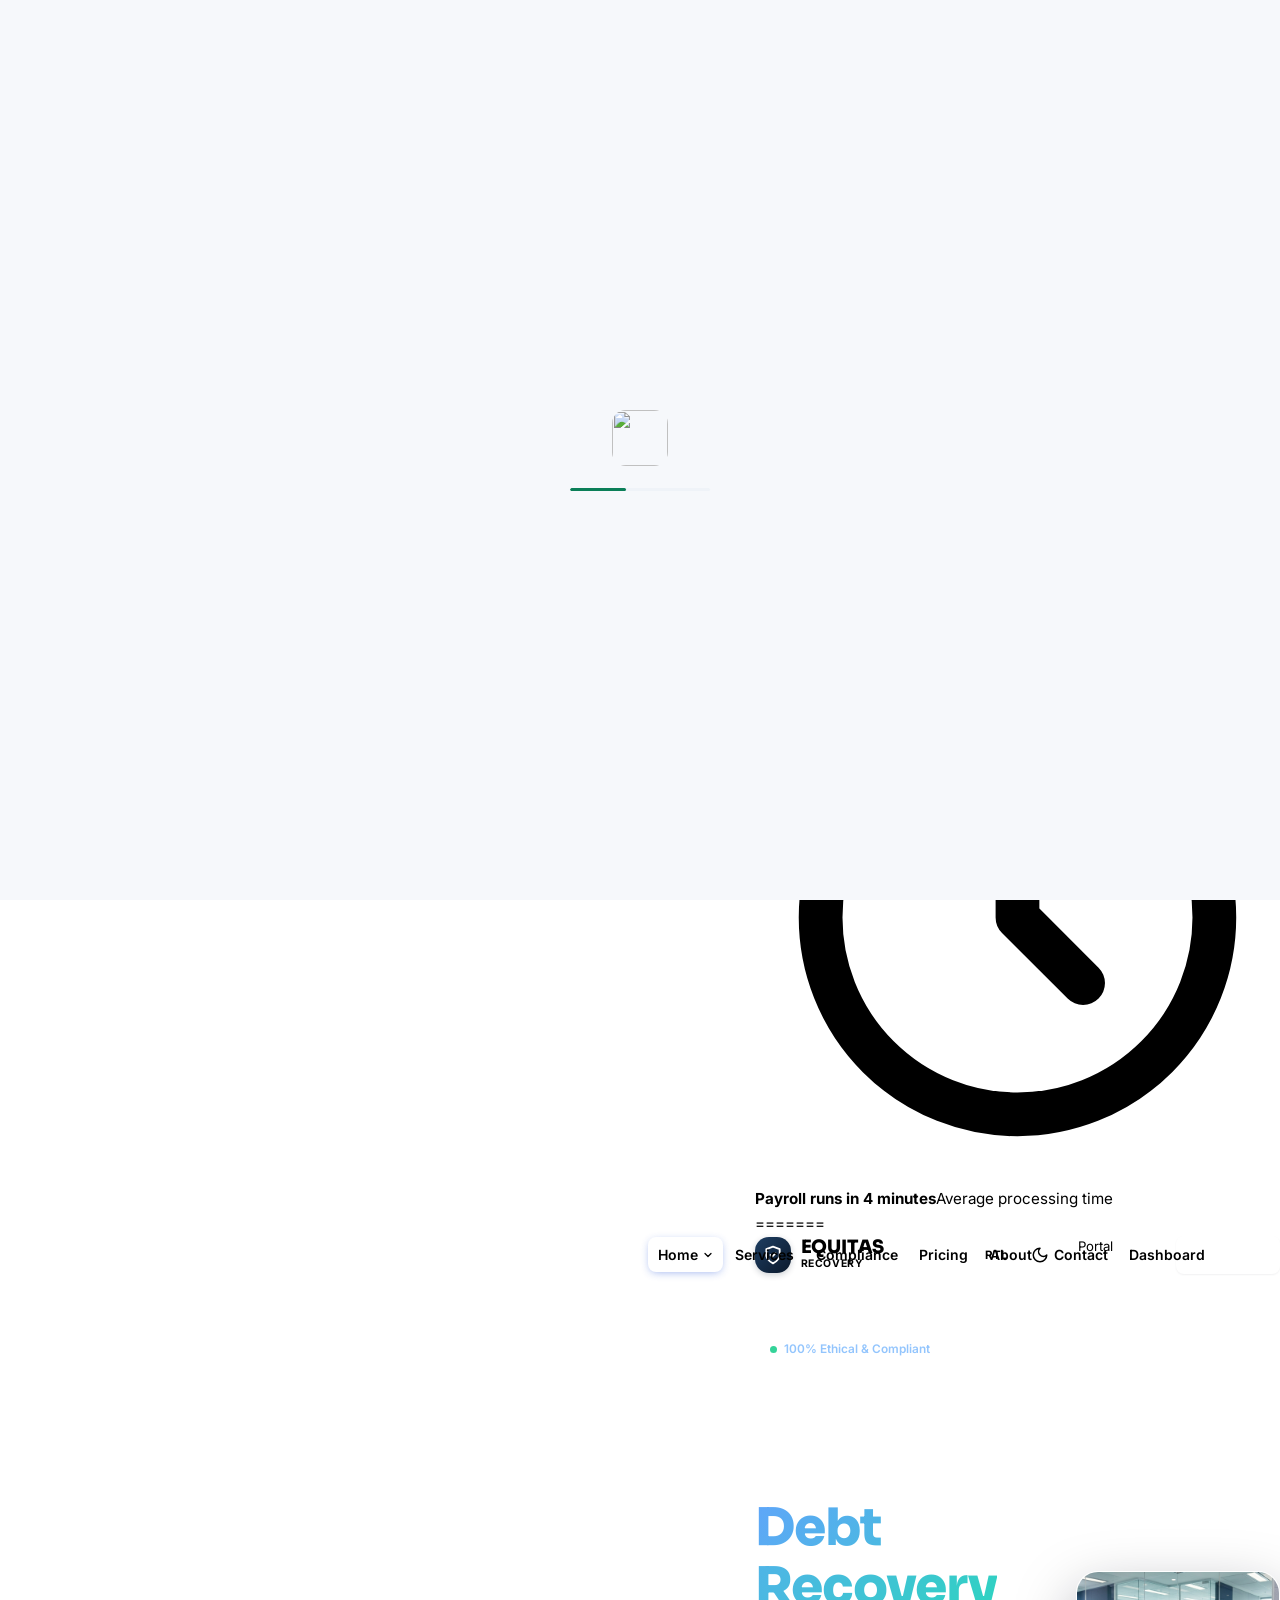
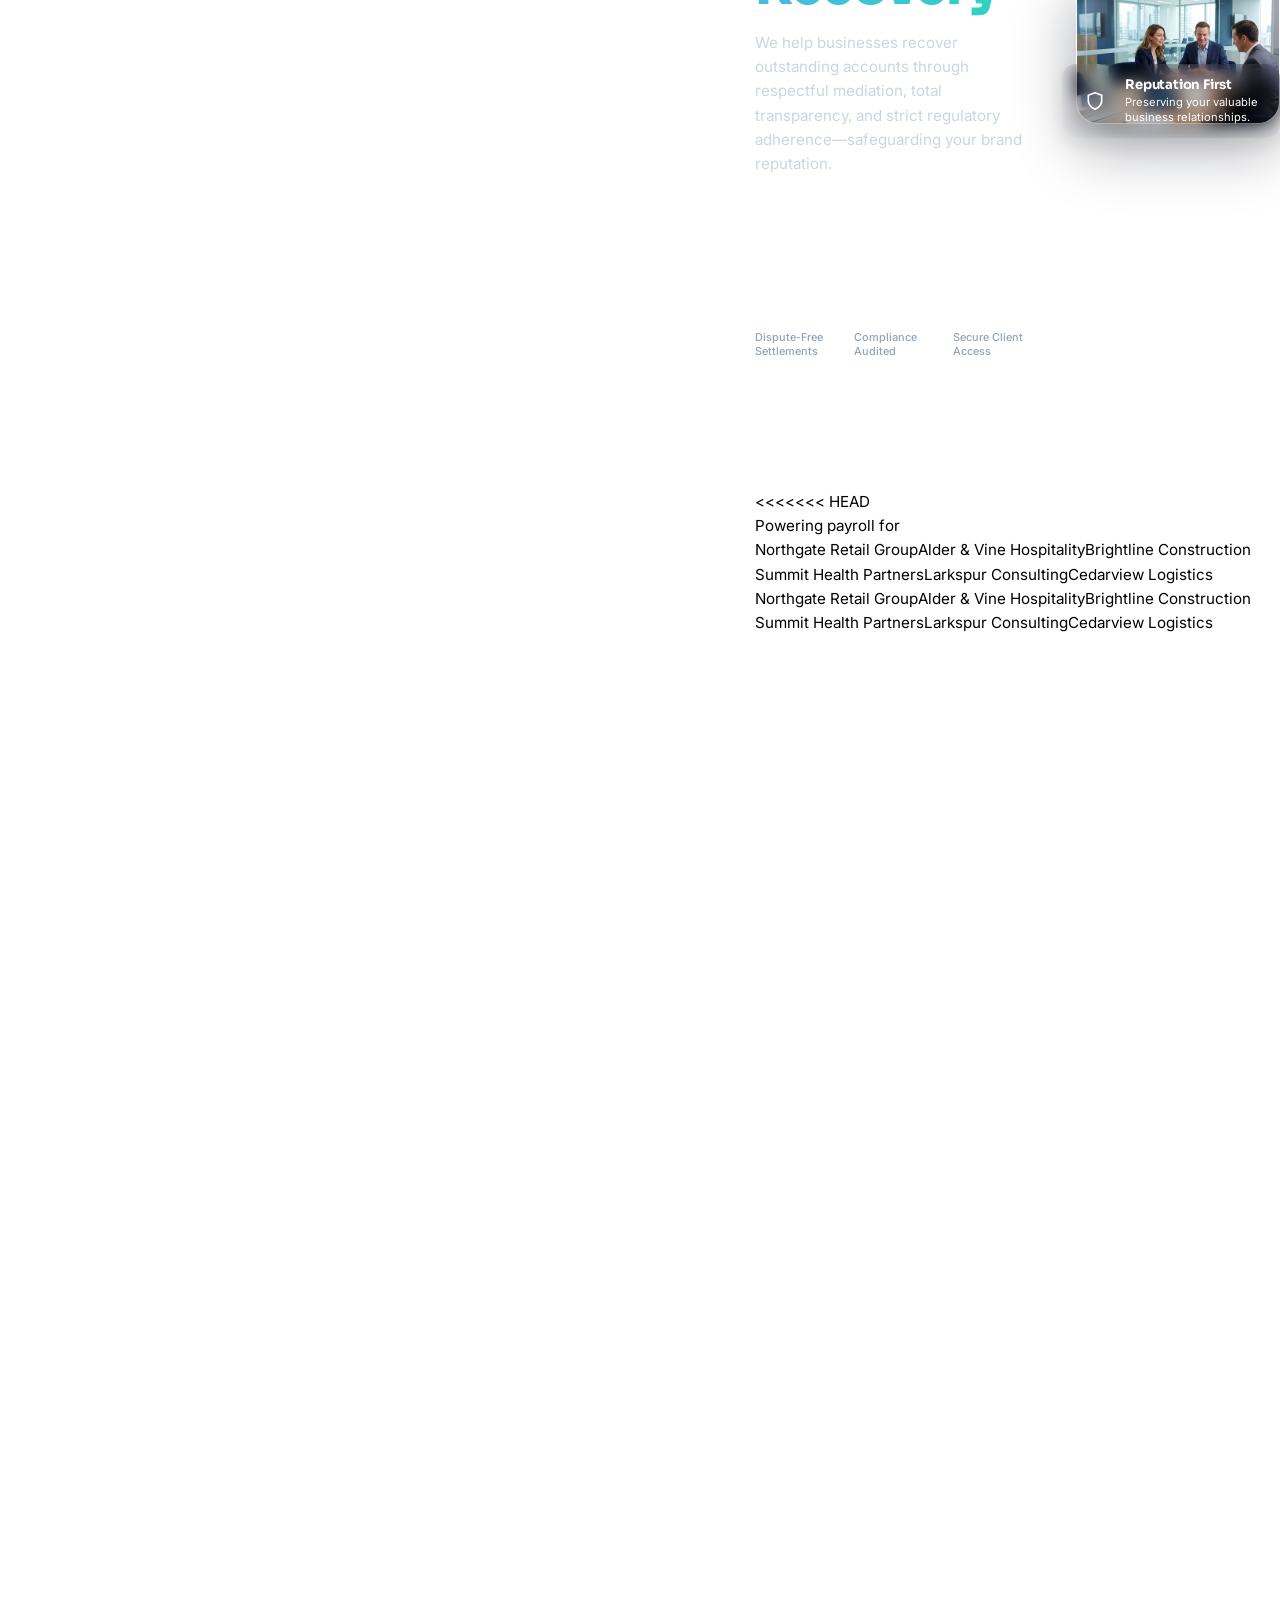
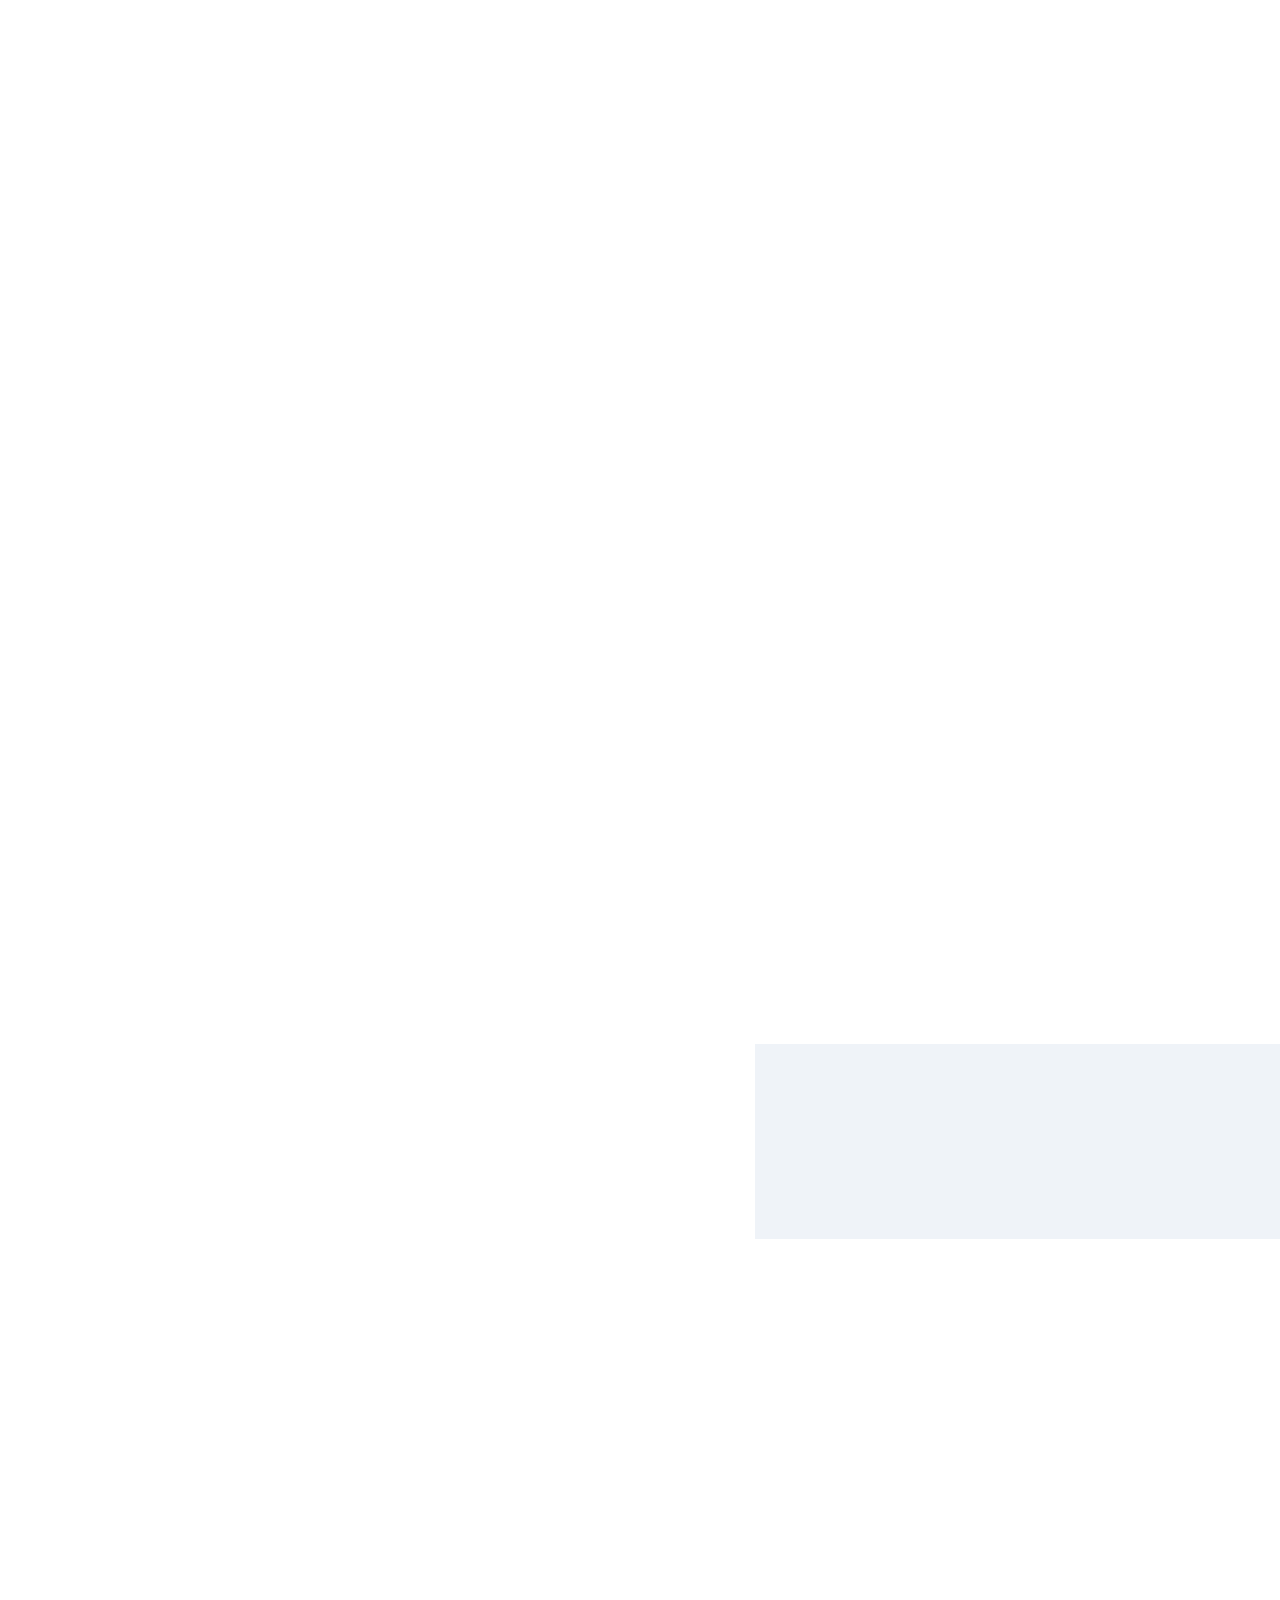
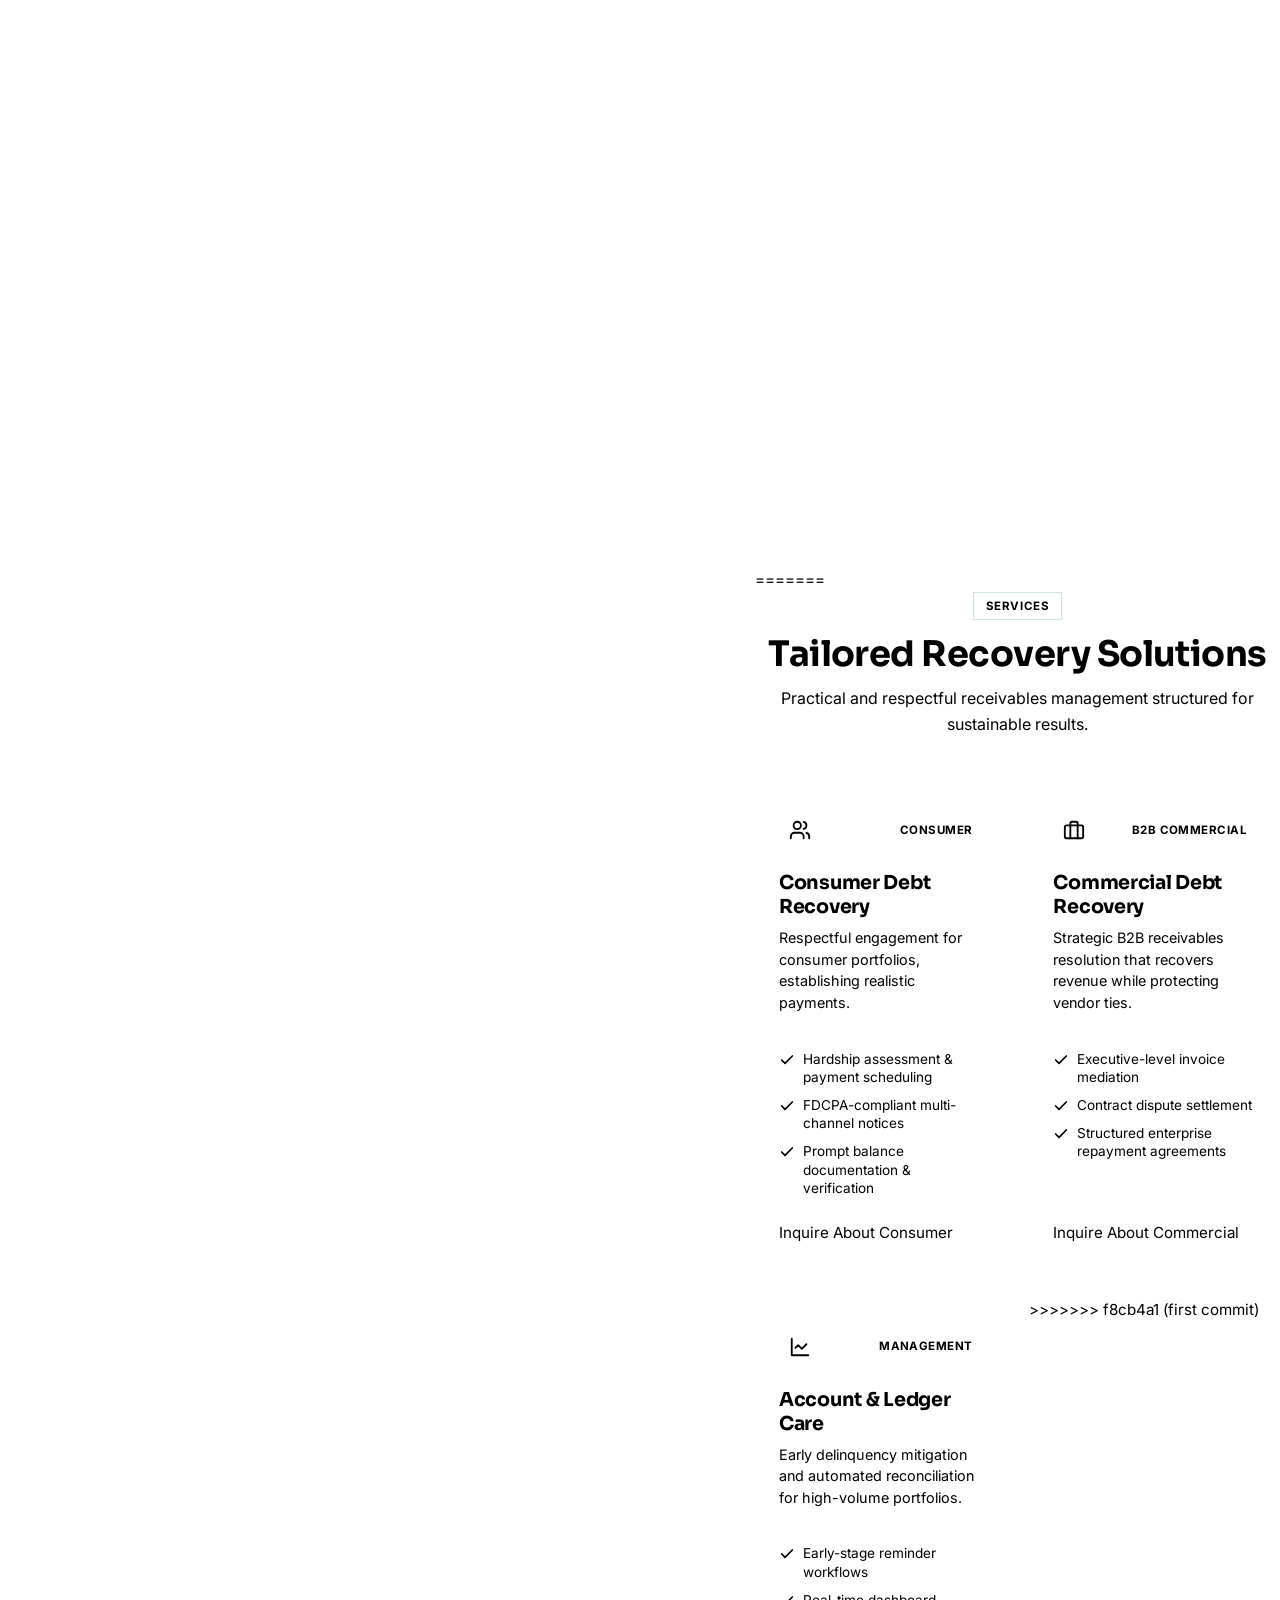
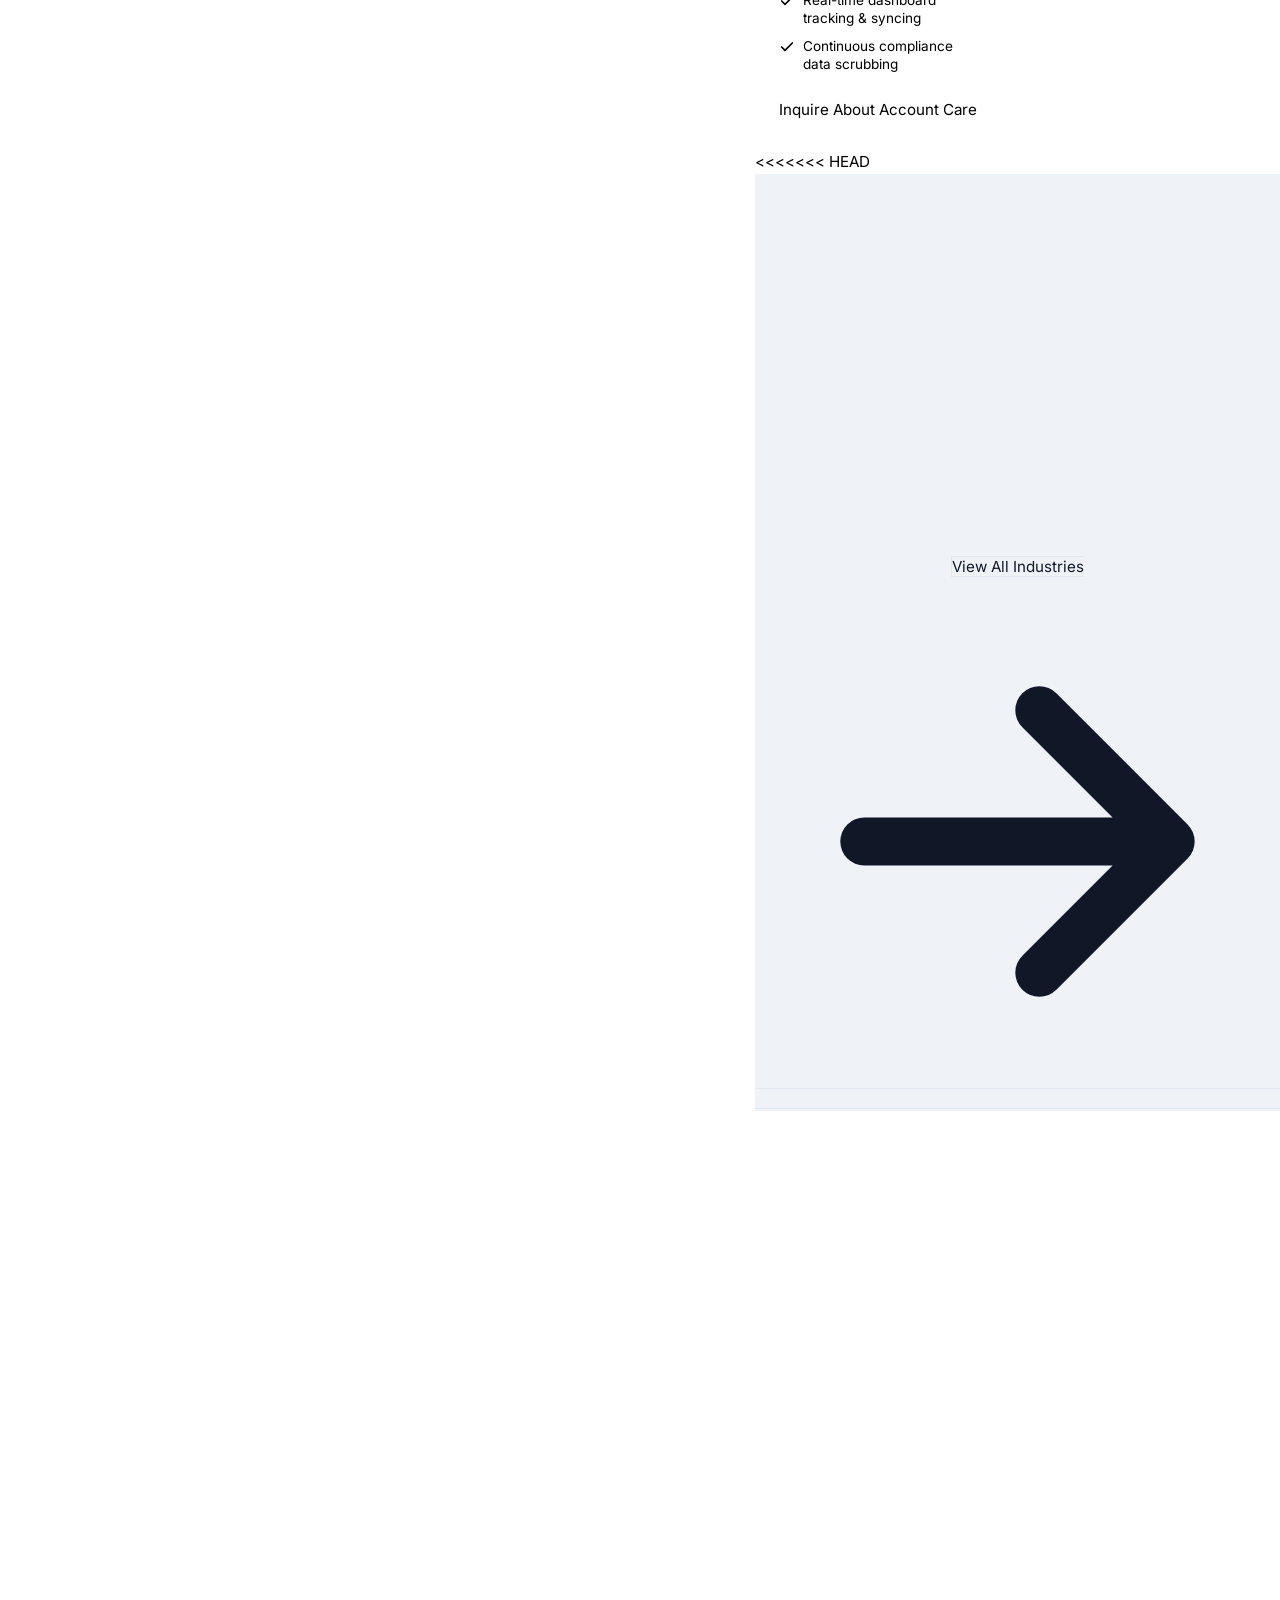
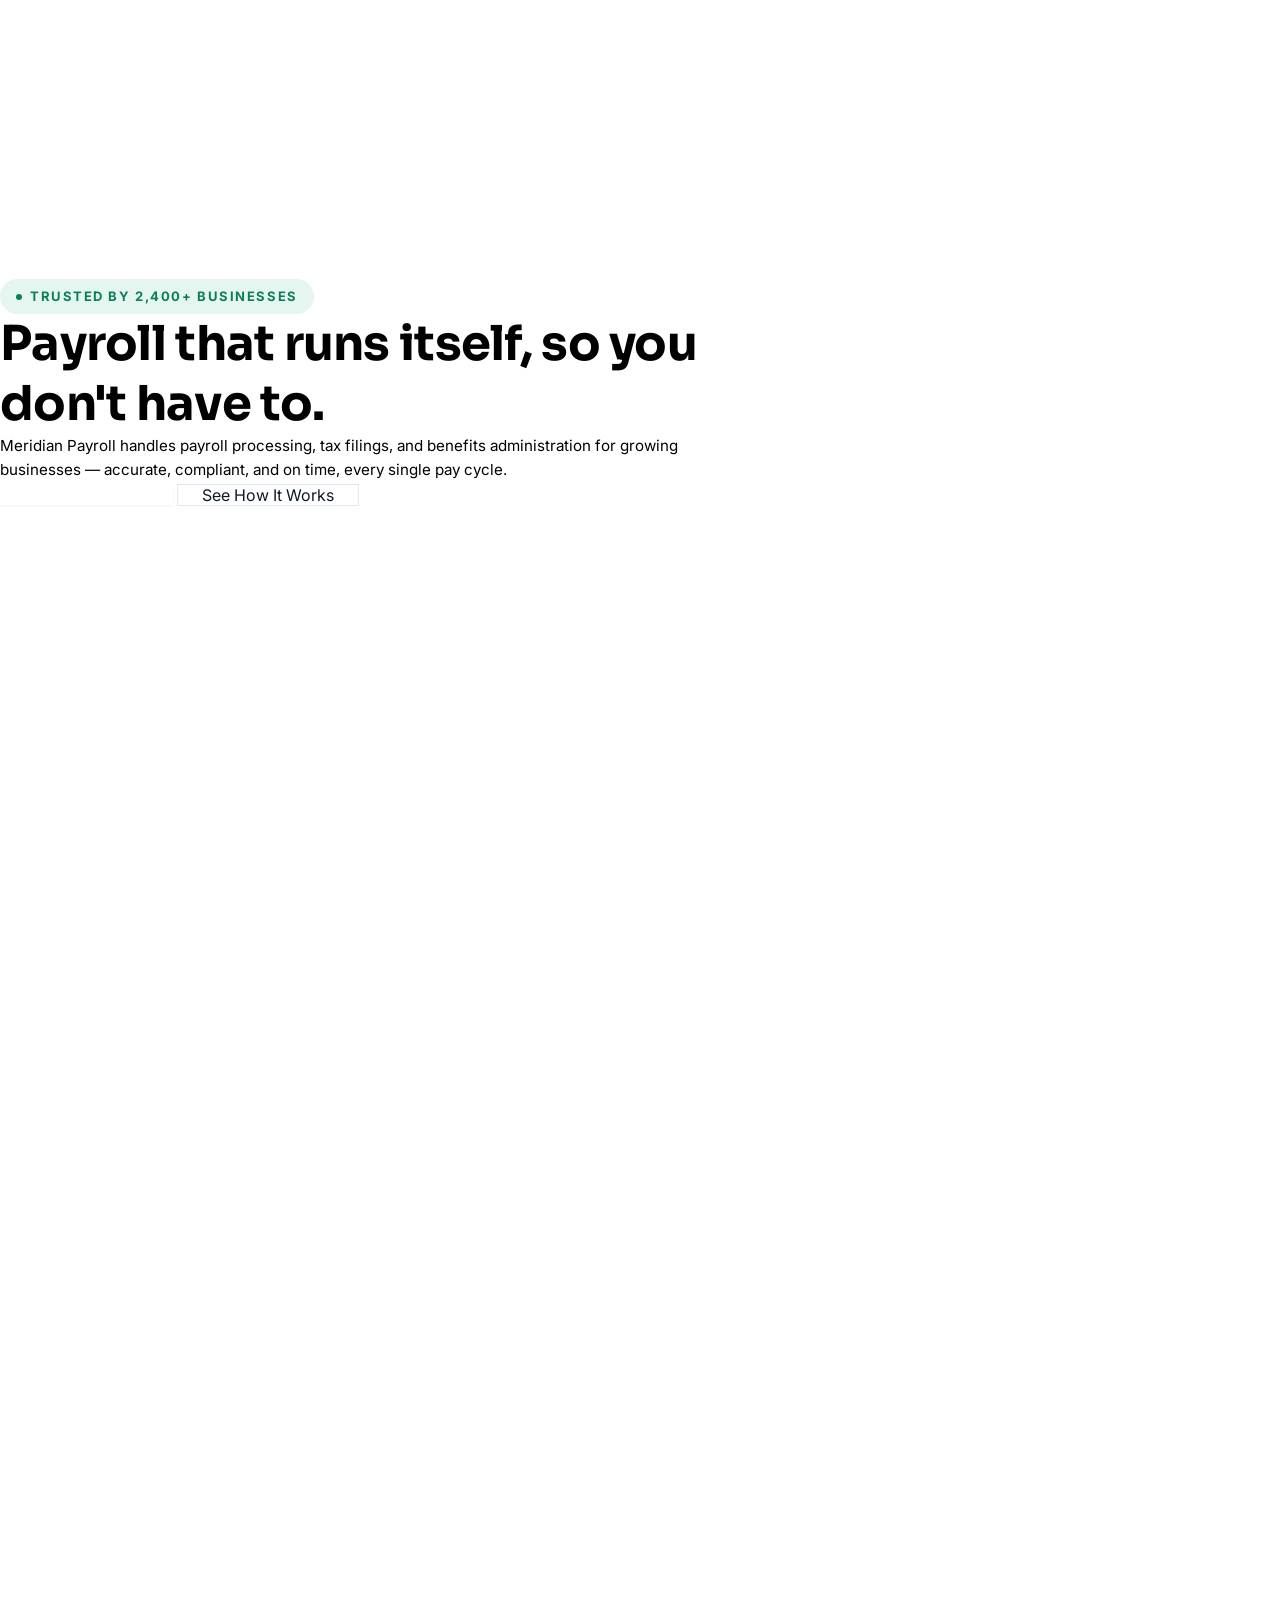
==== commit 85ff030e: "first commit" ====
--- a/index.html
+++ b/index.html
@@ -1,4 +1,197 @@
 <!DOCTYPE html>
+<<<<<<< HEAD
+<html lang="en">
+
+<head>
+  <meta charset="UTF-8">
+  <meta name="viewport" content="width=device-width, initial-scale=1.0">
+  <title>Home | Meridian Payroll</title>
+  <link rel="icon" href="assets/images/logo/logo.svg" type="image/svg+xml">
+  <meta name="description"
+    content="Full-service payroll processing, tax compliance and benefits administration for growing businesses.">
+  <link rel="preconnect" href="https://fonts.googleapis.com">
+  <link rel="stylesheet" href="assets/css/style.css">
+  <link rel="stylesheet" href="assets/css/responsive.css">
+  <link rel="stylesheet" href="assets/css/components.css">
+</head>
+
+<body>
+  <div id="page-loader" aria-hidden="true">
+    <img src="assets/images/logo/logo.svg" alt="" class="loader-mark">
+    <div class="loader-bar"></div>
+  </div>
+  <!-- ===================== HEADER / NAVBAR ===================== -->
+  <header class="site-header">
+    <div class="container">
+      <a href="index.html" class="brand">
+        <img src="assets/images/logo/logo.svg" alt="Meridian Payroll logo" class="brand-mark-img">
+        <span>
+          Meridian Payroll
+          <span class="brand-tag">Payroll. Perfected.</span>
+        </span>
+      </a>
+
+      <nav class="nav-primary" aria-label="Primary">
+        <div class="nav-item has-dropdown">
+          <a href="index.html" class="nav-link" data-nav-page="index.html">
+            Home
+            <svg class="nav-caret" viewBox="0 0 24 24" fill="none" stroke="currentColor" stroke-width="2.4"
+              stroke-linecap="round" stroke-linejoin="round">
+              <path d="M6 9l6 6 6-6" />
+            </svg>
+          </a>
+          <div class="nav-dropdown">
+            <a href="index.html" data-nav-page="index.html" class="is-active">Home 1<span class="sub">Classic
+                overview</span></a>
+            <a href="home-2.html" data-nav-page="home-2.html">Home 2<span class="sub">Alternate layout</span></a>
+          </div>
+        </div>
+        <div class="nav-item">
+          <a href="services.html" class="nav-link" data-nav-page="services.html">Services</a>
+        </div>
+        <div class="nav-item">
+          <a href="how-it-works.html" class="nav-link" data-nav-page="how-it-works.html">How It Works</a>
+        </div>
+        <div class="nav-item">
+          <a href="pricing.html" class="nav-link" data-nav-page="pricing.html">Pricing</a>
+        </div>
+        <div class="nav-item">
+          <a href="industries.html" class="nav-link" data-nav-page="industries.html">Industries</a>
+        </div>
+        <div class="nav-item">
+          <a href="about.html" class="nav-link" data-nav-page="about.html">About Us</a>
+        </div>
+        <div class="nav-item">
+          <a href="contact.html" class="nav-link" data-nav-page="contact.html">Contact</a>
+        </div>
+        <div class="nav-item">
+          <a href="dashboard.html" class="nav-link" data-nav-page="dashboard.html">Dashboard</a>
+        </div>
+      </nav>
+
+      <div class="header-actions">
+        <button class="theme-toggle" aria-label="Switch to dark mode" type="button">
+          <svg class="icon-sun" viewBox="0 0 24 24" fill="none" stroke="currentColor" stroke-width="2"
+            stroke-linecap="round">
+            <circle cx="12" cy="12" r="4" />
+            <path
+              d="M12 2v2M12 20v2M4.93 4.93l1.41 1.41M17.66 17.66l1.41 1.41M2 12h2M20 12h2M4.93 19.07l1.41-1.41M17.66 6.34l1.41-1.41" />
+          </svg>
+          <svg class="icon-moon" viewBox="0 0 24 24" fill="none" stroke="currentColor" stroke-width="2"
+            stroke-linecap="round" stroke-linejoin="round">
+            <path d="M21 12.79A9 9 0 1 1 11.21 3 7 7 0 0 0 21 12.79z" />
+          </svg>
+        </button>
+
+        <button class="dir-toggle" aria-label="Switch to right-to-left" type="button">
+          <span class="dir-label">RTL</span>
+        </button>
+
+        <a href="login.html" class="btn btn-primary btn-sm" data-nav-page="login.html">Login</a>
+
+        <button class="hamburger" aria-label="Open menu" aria-expanded="false" type="button">
+          <span></span>
+        </button>
+      </div>
+    </div>
+  </header>
+
+  <!-- ===================== MOBILE NAV ===================== -->
+  <div class="mobile-nav" aria-label="Mobile navigation">
+    <div class="mobile-nav-top">
+      <a href="index.html" class="brand">
+        <img src="assets/images/logo/logo.svg" alt="Meridian Payroll logo" class="brand-mark-img">
+        <span>
+          Meridian Payroll
+          <span class="brand-tag">Payroll. Perfected.</span>
+        </span>
+      </a>
+      <button class="mobile-nav-close" aria-label="Close menu" type="button">
+        <svg viewBox="0 0 24 24" fill="none" stroke="currentColor" stroke-width="2.2" stroke-linecap="round"
+          stroke-linejoin="round" width="22" height="22">
+          <path d="M18 6L6 18M6 6l12 12" />
+        </svg>
+      </button>
+    </div>
+    <div class="mobile-nav-links">
+      <div class="mobile-dropdown-toggle mobile-nav-link" data-nav-page="index.html" role="button" tabindex="0">
+        <span>Home</span>
+        <svg class="mobile-caret" viewBox="0 0 24 24" fill="none" stroke="currentColor" stroke-width="2.4"
+          stroke-linecap="round" stroke-linejoin="round">
+          <path d="M6 9l6 6 6-6" />
+        </svg>
+      </div>
+      <div class="mobile-submenu">
+        <a href="index.html" data-nav-page="index.html">Home 1 &mdash; Classic overview</a>
+        <a href="home-2.html" data-nav-page="home-2.html">Home 2 &mdash; Alternate layout</a>
+      </div>
+      <a href="services.html" class="mobile-nav-link" data-nav-page="services.html">Services</a>
+      <a href="how-it-works.html" class="mobile-nav-link" data-nav-page="how-it-works.html">How It Works</a>
+      <a href="pricing.html" class="mobile-nav-link" data-nav-page="pricing.html">Pricing</a>
+      <a href="industries.html" class="mobile-nav-link" data-nav-page="industries.html">Industries</a>
+      <a href="about.html" class="mobile-nav-link" data-nav-page="about.html">About Us</a>
+      <a href="contact.html" class="mobile-nav-link" data-nav-page="contact.html">Contact</a>
+      <a href="dashboard.html" class="mobile-nav-link" data-nav-page="dashboard.html">Dashboard</a>
+    </div>
+    <div class="mobile-nav-footer">
+      <div class="mobile-nav-toggles">
+        <button class="theme-toggle" aria-label="Switch to dark mode" type="button">
+          <svg class="icon-sun" viewBox="0 0 24 24" fill="none" stroke="currentColor" stroke-width="2"
+            stroke-linecap="round">
+            <circle cx="12" cy="12" r="4" />
+            <path
+              d="M12 2v2M12 20v2M4.93 4.93l1.41 1.41M17.66 17.66l1.41-1.41M2 12h2M20 12h2M4.93 19.07l1.41-1.41M17.66 6.34l1.41-1.41" />
+          </svg>
+          <svg class="icon-moon" viewBox="0 0 24 24" fill="none" stroke="currentColor" stroke-width="2"
+            stroke-linecap="round" stroke-linejoin="round">
+            <path d="M21 12.79A9 9 0 1 1 11.21 3 7 7 0 0 0 21 12.79z" />
+          </svg>
+          <span class="theme-label">Theme Mode</span>
+        </button>
+        <button class="dir-toggle" aria-label="Switch to right-to-left" type="button">
+          <span class="dir-label">RTL</span>
+        </button>
+      </div>
+      <a href="login.html" class="btn btn-primary" data-nav-page="login.html">Login</a>
+    </div>
+  </div>
+
+
+
+  <main>
+
+    <!-- 1. HERO -->
+    <section class="hero">
+      <div class="container hero-grid">
+        <div>
+          <div class="hero-kicker anim-fade-down"><span class="eyebrow">Trusted by 2,400+ businesses</span></div>
+          <h1 class="anim-fade-up anim-delay-1">Payroll that runs itself, <span class="accent-underline">so you don't
+              have to.</span></h1>
+          <p class="lede anim-fade-up anim-delay-2">Meridian Payroll handles payroll processing, tax filings, and
+            benefits administration for growing businesses — accurate, compliant, and on time, every single pay cycle.
+          </p>
+          <div class="hero-ctas anim-fade-up anim-delay-3">
+            <a href="contact.html" class="btn btn-primary btn-lg">Get a Free Quote</a>
+            <a href="how-it-works.html" class="btn btn-outline btn-lg">See How It Works</a>
+          </div>
+        </div>
+        <div class="hero-visual anim-scale-in anim-delay-2">
+          <img src="assets/images/hero/index-hero.jpg"
+            alt="Finance team reviewing payroll dashboards in a modern office" loading="lazy">
+          <div class="hero-badge-top"><svg viewBox="0 0 24 24" fill="none" stroke="currentColor" stroke-width="2"
+              stroke-linecap="round" stroke-linejoin="round">
+              <path d="M12 2 4 5v6c0 5 3.5 8.5 8 11 4.5-2.5 8-6 8-11V5l-8-3z" />
+              <path d="m9 12 2 2 4-4" />
+            </svg> SOC 2 Type II Certified</div>
+          <div class="hero-floating-card">
+            <span class="dot"><svg viewBox="0 0 24 24" fill="none" stroke="currentColor" stroke-width="2"
+                stroke-linecap="round" stroke-linejoin="round">
+                <circle cx="12" cy="12" r="9" />
+                <path d="M12 7v5l3 3" />
+              </svg></span>
+            <div><strong>Payroll runs in 4 minutes</strong><span>Average processing time</span></div>
+          </div>
+=======
 <html lang="en" dir="ltr" data-theme="light">
 <head>
   <meta charset="UTF-8">
@@ -224,10 +417,150 @@
             </div>
           </div>
 
+>>>>>>> f8cb4a1 (first commit)
         </div>
       </div>
     </section>
 
+<<<<<<< HEAD
+    <!-- 2. TRUST STRIP -->
+    <section class="trust-strip">
+      <div class="container">
+        <span class="trust-label">Powering payroll for</span>
+        <div class="ticker-track">
+          <div class="ticker-list">
+            <span>Northgate Retail Group</span><span>Alder &amp; Vine Hospitality</span><span>Brightline
+              Construction</span>
+            <span>Summit Health Partners</span><span>Larkspur Consulting</span><span>Cedarview Logistics</span>
+            <span>Northgate Retail Group</span><span>Alder &amp; Vine Hospitality</span><span>Brightline
+              Construction</span>
+            <span>Summit Health Partners</span><span>Larkspur Consulting</span><span>Cedarview Logistics</span>
+          </div>
+        </div>
+      </div>
+    </section>
+
+    <!-- 3. CORE SERVICES OVERVIEW (bento grid) -->
+    <section class="section">
+      <div class="container">
+        <div class="section-head center" data-reveal>
+          <span class="eyebrow">What We Do</span>
+          <h2>Three services. One dependable partner.</h2>
+          <p>Everything your payroll and compliance function needs, without hiring an in-house team.</p>
+        </div>
+        <div class="bento">
+          <div class="card service-card" data-reveal>
+            <div class="icon-tile"><svg viewBox="0 0 24 24" fill="none" stroke="currentColor" stroke-width="2"
+                stroke-linecap="round" stroke-linejoin="round">
+                <path
+                  d="M12 2v20M17 6.5c0-1.9-2.2-3.4-5-3.4S7 4.6 7 6.5c0 4 10 2 10 6.5 0 2-2.2 3.5-5 3.5s-5-1.4-5-3.5" />
+              </svg></div>
+            <h3>Payroll Processing</h3>
+            <p>Automated pay runs, direct deposit, garnishments, and multi-state payroll — calculated correctly and
+              delivered on schedule every time.</p>
+            <a href="services.html" class="card-link">Learn more <svg viewBox="0 0 24 24" fill="none"
+                stroke="currentColor" stroke-width="2.2" stroke-linecap="round" stroke-linejoin="round">
+                <path d="M5 12h14M13 6l6 6-6 6" />
+              </svg></a>
+          </div>
+          <div class="card service-card" data-reveal>
+            <div class="icon-tile"><svg viewBox="0 0 24 24" fill="none" stroke="currentColor" stroke-width="2"
+                stroke-linecap="round" stroke-linejoin="round">
+                <path d="M12 2 4 5v6c0 5 3.5 8.5 8 11 4.5-2.5 8-6 8-11V5l-8-3z" />
+                <path d="m9 12 2 2 4-4" />
+              </svg></div>
+            <h3>Tax Compliance</h3>
+            <p>Federal, state and local tax filings handled and remitted for you, with audit-ready records and a
+              compliance guarantee backing every filing.</p>
+            <a href="services.html" class="card-link">Learn more <svg viewBox="0 0 24 24" fill="none"
+                stroke="currentColor" stroke-width="2.2" stroke-linecap="round" stroke-linejoin="round">
+                <path d="M5 12h14M13 6l6 6-6 6" />
+              </svg></a>
+          </div>
+          <div class="card service-card" data-reveal>
+            <div class="icon-tile"><svg viewBox="0 0 24 24" fill="none" stroke="currentColor" stroke-width="2"
+                stroke-linecap="round" stroke-linejoin="round">
+                <path
+                  d="M20.8 4.6a5.5 5.5 0 0 0-7.8 0L12 5.6l-1-1a5.5 5.5 0 0 0-7.8 7.8l1 1L12 21l7.8-7.6 1-1a5.5 5.5 0 0 0 0-7.8z" />
+              </svg></div>
+            <h3>Benefits Administration</h3>
+            <p>Health insurance, retirement plans and PTO tracking synced directly with payroll so deductions are always
+              accurate.</p>
+            <a href="services.html" class="card-link">Learn more <svg viewBox="0 0 24 24" fill="none"
+                stroke="currentColor" stroke-width="2.2" stroke-linecap="round" stroke-linejoin="round">
+                <path d="M5 12h14M13 6l6 6-6 6" />
+              </svg></a>
+          </div>
+        </div>
+      </div>
+    </section>
+
+    <!-- 4. STATS (dark banded section for rhythm variety) -->
+    <section class="section" style="background:var(--color-surface-alt);">
+      <div class="container">
+        <div class="stats-grid">
+          <div class="stat-card" data-reveal>
+            <div class="num"><span data-count-to="2400" data-count-suffix="+">0+</span></div>
+            <div class="label">Businesses served</div>
+          </div>
+          <div class="stat-card" data-reveal>
+            <div class="num"><span data-count-to="99.9" data-count-suffix="%">0%</span></div>
+            <div class="label">On-time payroll rate</div>
+          </div>
+          <div class="stat-card" data-reveal>
+            <div class="num"><span data-count-to="50" data-count-suffix="">0</span></div>
+            <div class="label">States covered</div>
+          </div>
+          <div class="stat-card" data-reveal>
+            <div class="num"><span data-count-to="24" data-count-suffix="hr">0hr</span></div>
+            <div class="label">Support response</div>
+          </div>
+        </div>
+      </div>
+    </section>
+
+    <!-- 5. HOW IT WORKS SNAPSHOT (split layout, alternating image side) -->
+    <section class="section">
+      <div class="container">
+        <div class="split">
+          <div data-reveal>
+            <span class="eyebrow">How It Works</span>
+            <h2 style="margin-top:16px;">Switch to Meridian without the migration headache.</h2>
+            <p style="margin-top:14px; color:var(--color-text-muted); font-size:16px;">Our onboarding specialists import
+              your employee data, historical payroll records and tax accounts, then run a parallel test cycle before you
+              ever rely on us for a live payroll run.</p>
+            <ul class="list-check">
+              <li><span class="check"><svg viewBox="0 0 24 24" fill="none" stroke="currentColor" stroke-width="2.4"
+                    stroke-linecap="round" stroke-linejoin="round">
+                    <path d="M20 6L9 17l-5-5" />
+                  </svg></span>
+                <div><strong>Guided data migration</strong><span class="desc">We pull employee, wage and tax history
+                    from your current provider.</span></div>
+              </li>
+              <li><span class="check"><svg viewBox="0 0 24 24" fill="none" stroke="currentColor" stroke-width="2.4"
+                    stroke-linecap="round" stroke-linejoin="round">
+                    <path d="M20 6L9 17l-5-5" />
+                  </svg></span>
+                <div><strong>Parallel test payroll run</strong><span class="desc">Verify every calculation matches
+                    before go-live.</span></div>
+              </li>
+              <li><span class="check"><svg viewBox="0 0 24 24" fill="none" stroke="currentColor" stroke-width="2.4"
+                    stroke-linecap="round" stroke-linejoin="round">
+                    <path d="M20 6L9 17l-5-5" />
+                  </svg></span>
+                <div><strong>Dedicated onboarding specialist</strong><span class="desc">One point of contact from day
+                    one through your first live run.</span></div>
+              </li>
+            </ul>
+            <a href="how-it-works.html" class="btn btn-outline" style="margin-top:28px;">See the Full Process <svg
+                viewBox="0 0 24 24" fill="none" stroke="currentColor" stroke-width="2.2" stroke-linecap="round"
+                stroke-linejoin="round">
+                <path d="M5 12h14M13 6l6 6-6 6" />
+              </svg></a>
+          </div>
+          <img src="assets/images/hero/how-it-works-hero.jpg" alt="Payroll specialist onboarding a new business client"
+            loading="lazy" data-reveal>
+=======
     <!-- =========================================================================
          SECTION 2: OUR SERVICES
          ========================================================================= -->
@@ -355,10 +688,117 @@
             </div>
           </article>
 
+>>>>>>> f8cb4a1 (first commit)
         </div>
       </div>
     </section>
 
+<<<<<<< HEAD
+    <!-- 6. INDUSTRIES PREVIEW -->
+    <section class="section" style="background:var(--color-surface-alt);">
+      <div class="container">
+        <div class="section-head center" data-reveal>
+          <span class="eyebrow">Built For Your Industry</span>
+          <h2>Payroll rules that fit how your business actually works.</h2>
+        </div>
+        <div class="bento">
+          <div class="industry-card" data-reveal><img src="assets/images/industries/retail.jpg" alt="Retail store staff"
+              loading="lazy">
+            <div class="industry-label">
+              <h3>Retail</h3><span>Multi-location, hourly & shift pay</span>
+            </div>
+          </div>
+          <div class="industry-card" data-reveal data-reveal-delay="1"><img
+              src="assets/images/industries/construction.jpg" alt="Construction site workers" loading="lazy">
+            <div class="industry-label">
+              <h3>Construction</h3><span>Certified payroll & prevailing wage</span>
+            </div>
+          </div>
+          <div class="industry-card" data-reveal data-reveal-delay="2"><img
+              src="assets/images/industries/hospitality.jpg" alt="Restaurant and hospitality team" loading="lazy">
+            <div class="industry-label">
+              <h3>Hospitality</h3><span>Tip reporting & split shifts</span>
+            </div>
+          </div>
+        </div>
+        <div style="text-align:center; margin-top:36px;"><a href="industries.html" class="btn btn-outline">View All
+            Industries <svg viewBox="0 0 24 24" fill="none" stroke="currentColor" stroke-width="2.2"
+              stroke-linecap="round" stroke-linejoin="round">
+              <path d="M5 12h14M13 6l6 6-6 6" />
+            </svg></a></div>
+      </div>
+    </section>
+
+    <!-- 7. TESTIMONIALS -->
+    <section class="section">
+      <div class="container">
+        <div class="section-head center" data-reveal>
+          <span class="eyebrow">Client Stories</span>
+          <h2>Businesses that stopped worrying about payroll.</h2>
+        </div>
+        <div class="testimonial-grid">
+          <div class="card testimonial-card" data-reveal>
+            <div class="stars"><svg viewBox="0 0 24 24" fill="currentColor">
+                <path d="M12 2l3.1 6.3 6.9 1-5 4.9 1.2 6.9-6.2-3.3-6.2 3.3 1.2-6.9-5-4.9 6.9-1z" />
+              </svg><svg viewBox="0 0 24 24" fill="currentColor">
+                <path d="M12 2l3.1 6.3 6.9 1-5 4.9 1.2 6.9-6.2-3.3-6.2 3.3 1.2-6.9-5-4.9 6.9-1z" />
+              </svg><svg viewBox="0 0 24 24" fill="currentColor">
+                <path d="M12 2l3.1 6.3 6.9 1-5 4.9 1.2 6.9-6.2-3.3-6.2 3.3 1.2-6.9-5-4.9 6.9-1z" />
+              </svg><svg viewBox="0 0 24 24" fill="currentColor">
+                <path d="M12 2l3.1 6.3 6.9 1-5 4.9 1.2 6.9-6.2-3.3-6.2 3.3 1.2-6.9-5-4.9 6.9-1z" />
+              </svg><svg viewBox="0 0 24 24" fill="currentColor">
+                <path d="M12 2l3.1 6.3 6.9 1-5 4.9 1.2 6.9-6.2-3.3-6.2 3.3 1.2-6.9-5-4.9 6.9-1z" />
+              </svg></div>
+            <p class="quote">&ldquo;Meridian caught a multi-state tax registration issue our old provider missed for the
+              two
+              years.&rdquo;</p>
+            <div class="testimonial-person">
+              <img src="assets/images/avatars/dana-whitfield.jpg" alt="Dana Whitfield, COO, Northgate Retail Group"
+                loading="lazy">
+              <div><strong>Dana Whitfield</strong><span>COO, Northgate Retail Group</span></div>
+            </div>
+          </div>
+          <div class="card testimonial-card" data-reveal>
+            <div class="stars"><svg viewBox="0 0 24 24" fill="currentColor">
+                <path d="M12 2l3.1 6.3 6.9 1-5 4.9 1.2 6.9-6.2-3.3-6.2 3.3 1.2-6.9-5-4.9 6.9-1z" />
+              </svg><svg viewBox="0 0 24 24" fill="currentColor">
+                <path d="M12 2l3.1 6.3 6.9 1-5 4.9 1.2 6.9-6.2-3.3-6.2 3.3 1.2-6.9-5-4.9 6.9-1z" />
+              </svg><svg viewBox="0 0 24 24" fill="currentColor">
+                <path d="M12 2l3.1 6.3 6.9 1-5 4.9 1.2 6.9-6.2-3.3-6.2 3.3 1.2-6.9-5-4.9 6.9-1z" />
+              </svg><svg viewBox="0 0 24 24" fill="currentColor">
+                <path d="M12 2l3.1 6.3 6.9 1-5 4.9 1.2 6.9-6.2-3.3-6.2 3.3 1.2-6.9-5-4.9 6.9-1z" />
+              </svg><svg viewBox="0 0 24 24" fill="currentColor">
+                <path d="M12 2l3.1 6.3 6.9 1-5 4.9 1.2 6.9-6.2-3.3-6.2 3.3 1.2-6.9-5-4.9 6.9-1z" />
+              </svg></div>
+            <p class="quote">&ldquo;Certified payroll reports used to eat a full day every month. Now it's automatic and
+              audit-ready.&rdquo;</p>
+            <div class="testimonial-person">
+              <img src="assets/images/avatars/marcus-ihejirika.jpg"
+                alt="Marcus Ihejirika, Owner, Brightline Construction" loading="lazy">
+              <div><strong>Marcus Ihejirika</strong><span>Owner, Brightline Construction</span></div>
+            </div>
+          </div>
+          <div class="card testimonial-card" data-reveal>
+            <div class="stars"><svg viewBox="0 0 24 24" fill="currentColor">
+                <path d="M12 2l3.1 6.3 6.9 1-5 4.9 1.2 6.9-6.2-3.3-6.2 3.3 1.2-6.9-5-4.9 6.9-1z" />
+              </svg><svg viewBox="0 0 24 24" fill="currentColor">
+                <path d="M12 2l3.1 6.3 6.9 1-5 4.9 1.2 6.9-6.2-3.3-6.2 3.3 1.2-6.9-5-4.9 6.9-1z" />
+              </svg><svg viewBox="0 0 24 24" fill="currentColor">
+                <path d="M12 2l3.1 6.3 6.9 1-5 4.9 1.2 6.9-6.2-3.3-6.2 3.3 1.2-6.9-5-4.9 6.9-1z" />
+              </svg><svg viewBox="0 0 24 24" fill="currentColor">
+                <path d="M12 2l3.1 6.3 6.9 1-5 4.9 1.2 6.9-6.2-3.3-6.2 3.3 1.2-6.9-5-4.9 6.9-1z" />
+              </svg><svg viewBox="0 0 24 24" fill="currentColor">
+                <path d="M12 2l3.1 6.3 6.9 1-5 4.9 1.2 6.9-6.2-3.3-6.2 3.3 1.2-6.9-5-4.9 6.9-1z" />
+              </svg></div>
+            <p class="quote">&ldquo;Benefits deductions finally match payroll exactly. Our finance team trusts the
+              numbers again.&rdquo;</p>
+            <div class="testimonial-person">
+              <img src="assets/images/avatars/priya-raman.jpg" alt="Priya Raman, HR Director, Summit Health Partners"
+                loading="lazy">
+              <div><strong>Priya Raman</strong><span>HR Director, Summit Health</span></div>
+            </div>
+          </div>
+=======
     <!-- =========================================================================
          SECTION 3: ETHICAL APPROACH
          ========================================================================= -->
@@ -425,10 +865,25 @@
             </div>
           </div>
 
+>>>>>>> f8cb4a1 (first commit)
         </div>
       </div>
     </section>
 
+<<<<<<< HEAD
+    <!-- 8. FINAL CTA -->
+    <section class="section">
+      <div class="container">
+        <div class="cta-banner" data-reveal>
+          <div>
+            <h2>Ready to stop dreading payroll day?</h2>
+            <p>Talk to a specialist and get a custom quote based on your headcount, states, and benefits setup — usually
+              within one business day.</p>
+          </div>
+          <div class="cta-banner-actions">
+            <a href="contact.html" class="btn btn-primary btn-lg">Get a Free Quote</a>
+            <a href="pricing.html" class="btn btn-outline btn-lg">Compare Plans</a>
+=======
     <!-- =========================================================================
          SECTION 4: HOW RECOVERY WORKS
          ========================================================================= -->
@@ -648,6 +1103,7 @@
               </form>
             </div>
 
+>>>>>>> f8cb4a1 (first commit)
           </div>
         </div>
       </div>
@@ -655,6 +1111,41 @@
 
   </main>
 
+<<<<<<< HEAD
+  <!-- ===================== FOOTER ===================== -->
+  <footer class="site-footer">
+    <div class="container">
+      <div class="footer-grid">
+        <div class="footer-col footer-brand">
+          <a href="index.html" class="brand" style="color:#fff;">
+            <img src="assets/images/logo/logo.svg" alt="Meridian Payroll logo" class="brand-mark-img">
+            <span>Meridian Payroll</span>
+          </a>
+          <p>Full-service payroll processing, tax compliance and benefits administration for growing businesses.
+            Accurate, on time, every pay cycle.</p>
+          <div class="footer-socials" style="margin-top:20px;">
+            <a href="#" aria-label="LinkedIn"><svg viewBox="0 0 24 24" fill="currentColor">
+                <path
+                  d="M4.98 3.5C4.98 4.88 3.87 6 2.5 6S0 4.88 0 3.5 1.12 1 2.5 1s2.48 1.12 2.48 2.5zM.24 8.25h4.5V23H.24V8.25zM8.5 8.25h4.31v2.02h.06c.6-1.13 2.07-2.32 4.26-2.32 4.55 0 5.39 3 5.39 6.9V23h-4.5v-6.7c0-1.6-.03-3.66-2.23-3.66-2.23 0-2.57 1.74-2.57 3.55V23H8.5V8.25z" />
+              </svg></a>
+            <a href="#" aria-label="Twitter/X"><svg viewBox="0 0 24 24" fill="currentColor">
+                <path d="M18.9 2H22l-7.6 8.7L23.3 22h-6.9l-5.4-6.6L4.8 22H1.7l8.2-9.3L1 2h7.1l4.9 6.1L18.9 2z" />
+              </svg></a>
+            <a href="#" aria-label="Facebook"><svg viewBox="0 0 24 24" fill="currentColor">
+                <path
+                  d="M13.5 22v-9h3l.5-3.5h-3.5V7.4c0-1 .3-1.7 1.8-1.7h1.9V2.5C16.9 2.4 15.7 2.3 14.4 2.3c-2.8 0-4.7 1.7-4.7 4.8v2.4H7.2V13h2.5v9h3.8z" />
+              </svg></a>
+          </div>
+        </div>
+
+        <div class="footer-col">
+          <h4>Company</h4>
+          <ul>
+            <li><a href="about.html">About Us</a></li>
+            <li><a href="how-it-works.html">How It Works</a></li>
+            <li><a href="industries.html">Industries Served</a></li>
+            <li><a href="contact.html">Contact</a></li>
+=======
   <!-- =========================================================================
        SHARED FOOTER
        ========================================================================= -->
@@ -686,30 +1177,68 @@
             <li><a href="#services">Consumer Recovery</a></li>
             <li><a href="#services">Commercial (B2B)</a></li>
             <li><a href="#services">Account Care</a></li>
-            <li><a href="#dashboard">Client Portal</a></li>
+            <li><a href="dashboard.html">Client Portal</a></li>
+>>>>>>> f8cb4a1 (first commit)
           </ul>
         </div>
 
         <div class="footer-col">
+<<<<<<< HEAD
+          <h4>Solutions</h4>
+          <ul>
+            <li><a href="services.html">Payroll Processing</a></li>
+            <li><a href="services.html">Tax Compliance</a></li>
+            <li><a href="services.html">Benefits Administration</a></li>
+            <li><a href="pricing.html">Pricing Plans</a></li>
+=======
           <h4>Governance</h4>
           <ul class="footer-links">
             <li><a href="#compliance">Regulatory Standards</a></li>
             <li><a href="#approach">Ethical Charter</a></li>
             <li><a href="#compliance">Data Privacy</a></li>
             <li><a href="#contact">Dispute Policy</a></li>
+>>>>>>> f8cb4a1 (first commit)
           </ul>
         </div>
 
         <div class="footer-col">
+<<<<<<< HEAD
+          <h4>Client Access</h4>
+          <ul>
+            <li><a href="login.html">Client Login</a></li>
+            <li><a href="register.html">Create an Account</a></li>
+            <li><a href="dashboard.html">Guest Dashboard Preview</a></li>
+            <li><a href="contact.html">Support</a></li>
+=======
           <h4>Contact</h4>
           <ul class="footer-links">
             <li><a href="#contact">1-800-555-0199</a></li>
             <li><a href="#contact">inquiry@equitasrecovery.com</a></li>
             <li><a href="#contact">Support Portal</a></li>
+>>>>>>> f8cb4a1 (first commit)
           </ul>
         </div>
       </div>
 
+<<<<<<< HEAD
+      <div class="footer-bottom">
+        <p>&copy; 2026 Meridian Payroll, Inc. All rights reserved.</p>
+        <p>Privacy Policy &nbsp;•&nbsp; Terms of Service &nbsp;•&nbsp; Security</p>
+      </div>
+    </div>
+  </footer>
+
+  <button class="back-to-top" aria-label="Back to top" type="button">
+    <svg viewBox="0 0 24 24" fill="none" stroke="currentColor" stroke-width="2.2" stroke-linecap="round"
+      stroke-linejoin="round">
+      <path d="M12 19V5M5 12l7-7 7 7" />
+    </svg>
+  </button>
+  <script src="assets/js/main.js"></script>
+</body>
+
+</html>
+=======
       <div class="footer-compliance-banner">
         <h5>Professional Disclosure &amp; Consumer Rights</h5>
         <p>
@@ -739,3 +1268,4 @@
   <script src="assets/js/main.js"></script>
 </body>
 </html>
+>>>>>>> f8cb4a1 (first commit)
--- a/assets/css/style.css
+++ b/assets/css/style.css
@@ -1,4 +1,206 @@
 /* ==========================================================================
+<<<<<<< HEAD
+   MERIDIAN PAYROLL — GLOBAL STYLES / DESIGN TOKENS
+   Corporate, precise, trustworthy B2B payroll & compliance platform.
+   ========================================================================== */
+
+@import url('https://fonts.googleapis.com/css2?family=Sora:wght@400;500;600;700;800&family=Inter:wght@400;500;600;700&display=swap');
+
+/* --------------------------------------------------------------------------
+   1. DESIGN TOKENS — LIGHT MODE (default)
+   -------------------------------------------------------------------------- */
+:root {
+  /* Brand */
+  --color-primary: #0E2A47;         /* deep navy - authority, trust */
+  --color-primary-600: #123657;
+  --color-primary-700: #0A1F35;
+  --color-accent: #0E9F6E;          /* emerald - growth, payroll/finance */
+  --color-accent-600: #0B7F58;
+  --color-accent-soft: #E4F6EF;
+  --color-gold: #B8912E;            /* premium accent, sparingly */
+  --color-gold-soft: #F6EFDD;
+
+  /* Surfaces */
+  --color-bg: #F6F8FB;
+  --color-surface: #FFFFFF;
+  --color-surface-alt: #EFF3F8;
+  --color-border: #E2E8F0;
+
+  /* Text */
+  --color-text: #101828;
+  --color-text-muted: #5B6472;
+  --color-text-inverse: #F7F9FC;
+
+  /* Status */
+  --color-success: #15803D;
+  --color-warning: #B45309;
+  --color-error: #B91C1C;
+
+  /* Solid button fill — deliberately theme-independent.
+     Verified >=5:1 contrast with white text in both light and dark mode
+     (bright dark-mode accent greens fail AA when used as a solid fill). */
+  --color-btn-fill: #0B7F58;
+  --color-btn-fill-hover: #095F42;
+
+  /* Elevation */
+  --shadow-sm: 0 1px 2px rgba(16, 24, 40, 0.06);
+  --shadow-md: 0 6px 20px rgba(16, 24, 40, 0.08);
+  --shadow-lg: 0 20px 45px rgba(14, 42, 71, 0.14);
+
+  /* Radius */
+  --radius-sm: 8px;
+  --radius-md: 14px;
+  --radius-lg: 22px;
+  --radius-pill: 999px;
+
+  /* Type */
+  --font-heading: 'Sora', 'Segoe UI', sans-serif;
+  --font-body: 'Inter', 'Segoe UI', sans-serif;
+
+  /* Layout */
+  --container-max: 1280px;
+  --header-height: 84px;
+
+  /* Motion */
+  --ease-premium: cubic-bezier(0.22, 1, 0.36, 1);
+  --dur-fast: 180ms;
+  --dur-med: 420ms;
+  --dur-slow: 800ms;
+}
+
+/* --------------------------------------------------------------------------
+   2. DESIGN TOKENS — DARK MODE
+   -------------------------------------------------------------------------- */
+[data-theme="dark"] {
+  --color-primary: #EAF1F8;
+  --color-primary-600: #C9D9EA;
+  --color-primary-700: #FFFFFF;
+  --color-accent: #22C08C;
+  --color-accent-600: #3FDDA6;
+  --color-accent-soft: #103328;
+  --color-gold: #E4C468;
+  --color-gold-soft: #2A2412;
+
+  --color-bg: #0A1420;
+  --color-surface: #101B2D;
+  --color-surface-alt: #16233A;
+  --color-border: #223047;
+
+  --color-text: #F1F5F9;
+  --color-text-muted: #97A4B8;
+  --color-text-inverse: #0A1420;
+
+  --color-success: #34D399;
+  --color-warning: #FBBF24;
+  --color-error: #F87171;
+
+  --shadow-sm: 0 1px 2px rgba(0, 0, 0, 0.35);
+  --shadow-md: 0 10px 30px rgba(0, 0, 0, 0.45);
+  --shadow-lg: 0 25px 60px rgba(0, 0, 0, 0.55);
+}
+
+/* --------------------------------------------------------------------------
+   3. RESET / BASE
+   -------------------------------------------------------------------------- */
+* { box-sizing: border-box; margin: 0; padding: 0; }
+
+html {
+  scroll-behavior: smooth;
+  -webkit-text-size-adjust: 100%;
+}
+
+html, body { max-width: 100%; overflow-x: clip; }
+
+body {
+  font-family: var(--font-body);
+  background-color: var(--color-bg);
+  color: var(--color-text);
+  line-height: 1.6;
+  -webkit-font-smoothing: antialiased;
+  transition: background-color var(--dur-med) var(--ease-premium), color var(--dur-med) var(--ease-premium);
+}
+
+img { max-width: 100%; display: block; }
+
+a { color: inherit; text-decoration: none; }
+
+button { font-family: inherit; cursor: pointer; border: none; background: none; }
+
+ul, ol { list-style: none; }
+
+h1, h2, h3, h4, h5, h6 {
+  font-family: var(--font-heading);
+  color: var(--color-text);
+  line-height: 1.15;
+  letter-spacing: -0.01em;
+  font-weight: 700;
+}
+
+::selection { background: var(--color-accent); color: #fff; }
+
+/* Focus visibility (a11y) */
+a:focus-visible, button:focus-visible, input:focus-visible, textarea:focus-visible, select:focus-visible {
+  outline: 2px solid var(--color-accent);
+  outline-offset: 2px;
+}
+
+/* Respect reduced motion */
+@media (prefers-reduced-motion: reduce) {
+  *, *::before, *::after {
+    animation-duration: 0.001ms !important;
+    animation-iteration-count: 1 !important;
+    transition-duration: 0.001ms !important;
+    scroll-behavior: auto !important;
+  }
+}
+
+/* --------------------------------------------------------------------------
+   4. LAYOUT UTILITIES
+   -------------------------------------------------------------------------- */
+.container {
+  width: 100%;
+  max-width: var(--container-max);
+  margin: 0 auto;
+  padding: 0 24px;
+}
+
+@media (min-width: 1024px) { .container { padding: 0 40px; } }
+
+.section { padding: 96px 0; }
+@media (max-width: 767px) { .section { padding: 64px 0; } }
+
+.eyebrow {
+  display: inline-flex;
+  align-items: center;
+  gap: 8px;
+  width: fit-content;
+  max-width: fit-content;
+  font-family: var(--font-body);
+  font-size: 13px;
+  font-weight: 700;
+  letter-spacing: 0.12em;
+  text-transform: uppercase;
+  color: var(--color-accent-600);
+  background: var(--color-accent-soft);
+  padding: 7px 16px;
+  border-radius: var(--radius-pill);
+}
+
+.eyebrow::before {
+  content: "";
+  width: 6px;
+  height: 6px;
+  border-radius: 50%;
+  background: var(--color-accent-600);
+  display: inline-block;
+}
+
+.text-muted { color: var(--color-text-muted); }
+
+/* --------------------------------------------------------------------------
+   5. BUTTONS
+   -------------------------------------------------------------------------- */
+=======
    EQUITAS RECOVERY PARTNERS — COMPLETE DESIGN SYSTEM & STYLESHEET
    Supports: Home 1, Home 2, Services Page
    Features: Light/Dark Mode, RTL/LTR, Tablet 2-Column, Mobile Stack
@@ -38,6 +240,10 @@
   --accent-teal-light: #ccfbf1;
   --accent-teal-dark: #0f766e;
 
+  /* Selected navigation item (high contrast) */
+  --nav-active-bg: #1d4ed8;
+  --nav-active-text: #ffffff;
+
   /* Status Colors */
   --success: #15803d;
   --success-bg: #dcfce7;
@@ -104,6 +310,9 @@
   --accent-teal: #14b8a6;
   --accent-teal-light: #134e4a;
   --accent-teal-dark: #2dd4bf;
+
+  --nav-active-bg: #2563eb;
+  --nav-active-text: #ffffff;
 
   --badge-bg: #0c4a6e;
   --badge-text: #7dd3fc;
@@ -284,10 +493,20 @@
 }
 
 /* Buttons */
+>>>>>>> f8cb4a1 (first commit)
 .btn {
   display: inline-flex;
   align-items: center;
   justify-content: center;
+<<<<<<< HEAD
+  gap: 10px;
+  font-family: var(--font-body);
+  font-weight: 600;
+  font-size: 15px;
+  padding: 13px 26px;
+  border-radius: var(--radius-sm);
+  transition: transform var(--dur-fast) var(--ease-premium), box-shadow var(--dur-fast) var(--ease-premium), background-color var(--dur-fast) var(--ease-premium), color var(--dur-fast) var(--ease-premium), border-color var(--dur-fast) var(--ease-premium);
+=======
   gap: 0.45rem;
   height: 46px;
   padding: 0 1.35rem;
@@ -298,10 +517,49 @@
   cursor: pointer;
   transition: all var(--transition-normal);
   text-align: center;
+>>>>>>> f8cb4a1 (first commit)
   white-space: nowrap;
 }
 
 .btn-primary {
+<<<<<<< HEAD
+  background: var(--color-btn-fill);
+  color: #FFFFFF;
+  box-shadow: var(--shadow-sm);
+}
+.btn-primary:hover { background: var(--color-btn-fill-hover); transform: translateY(-2px); box-shadow: var(--shadow-md); }
+
+.btn-outline {
+  background: transparent;
+  color: var(--color-text);
+  border: 1.5px solid var(--color-border);
+}
+.btn-outline:hover { border-color: var(--color-accent); color: var(--color-accent-600); transform: translateY(-2px); }
+
+.btn-ghost {
+  background: transparent;
+  color: var(--color-text);
+}
+.btn-ghost:hover { color: var(--color-accent-600); }
+
+.btn-lg { padding: 16px 32px; font-size: 16px; }
+.btn-sm { padding: 9px 18px; font-size: 13.5px; }
+
+/* --------------------------------------------------------------------------
+   6. CARD BASE (consistent card system used across pages)
+   -------------------------------------------------------------------------- */
+.card {
+  background: var(--color-surface);
+  border: 1px solid var(--color-border);
+  border-radius: var(--radius-md);
+  transition: transform var(--dur-fast) var(--ease-premium), box-shadow var(--dur-fast) var(--ease-premium), border-color var(--dur-fast) var(--ease-premium);
+}
+.card:hover { transform: translateY(-4px); box-shadow: var(--shadow-md); border-color: transparent; }
+
+/* --------------------------------------------------------------------------
+   7. HEADER / NAVBAR
+   -------------------------------------------------------------------------- */
+=======
   background-color: var(--primary-600);
   color: #ffffff;
   box-shadow: 0 3px 10px rgba(29, 78, 216, 0.25);
@@ -396,11 +654,182 @@
 /* ==========================================================================
    SHARED HEADER & NAVIGATION
    ========================================================================== */
+>>>>>>> f8cb4a1 (first commit)
 .site-header {
   position: sticky;
   top: 0;
   z-index: 1000;
   height: var(--header-height);
+<<<<<<< HEAD
+  display: flex;
+  align-items: center;
+  background: rgba(246, 248, 251, 0.82);
+  backdrop-filter: blur(14px);
+  -webkit-backdrop-filter: blur(14px);
+  border-bottom: 1px solid var(--color-border);
+  transition: background-color var(--dur-med) var(--ease-premium), border-color var(--dur-med) var(--ease-premium);
+}
+[data-theme="dark"] .site-header { background: rgba(10, 20, 32, 0.82); }
+
+.site-header .container { display: flex; align-items: center; justify-content: space-between; gap: 24px; }
+
+.brand { display: flex; align-items: center; gap: 10px; font-family: var(--font-heading); font-weight: 800; font-size: 20px; color: var(--color-text); }
+.brand-mark {
+  width: 38px; height: 38px; border-radius: 10px;
+  background: linear-gradient(135deg, var(--color-primary) 0%, var(--color-accent) 100%);
+  display: flex; align-items: center; justify-content: center;
+  color: #fff; font-family: var(--font-heading); font-weight: 800; font-size: 16px;
+  flex-shrink: 0;
+}
+[data-theme="dark"] .brand-mark { background: linear-gradient(135deg, #1a2c44 0%, var(--color-accent) 100%); }
+
+.brand-tag { display: block; font-family: var(--font-body); font-weight: 500; font-size: 11px; color: var(--color-text-muted); letter-spacing: 0.03em; }
+
+/* Primary nav */
+.nav-primary { display: none; align-items: center; gap: 4px; }
+@media (min-width: 1280px) { .nav-primary { display: flex; } }
+
+.brand-mark-img {
+  width: 38px; height: 38px; border-radius: 10px;
+  flex-shrink: 0; display: block;
+  transition: transform var(--dur-fast) var(--ease-premium);
+}
+.brand:hover .brand-mark-img { transform: rotate(-6deg) scale(1.04); }
+
+.nav-link {
+  position: relative;
+  display: flex;
+  align-items: center;
+  gap: 5px;
+  padding: 9px 11px;
+  font-size: 14px;
+  font-weight: 600;
+  color: var(--color-text);
+  border-radius: var(--radius-sm);
+  transition: color var(--dur-fast) ease, background-color var(--dur-fast) ease;
+  white-space: nowrap;
+}
+.nav-link:hover { color: var(--color-accent-600); background: var(--color-accent-soft); }
+
+.nav-link.is-active { color: var(--color-accent-600); }
+.nav-link.is-active::after {
+  content: "";
+  position: absolute;
+  left: 11px; right: 11px; bottom: 3px;
+  height: 2px;
+  border-radius: 2px;
+  background: var(--color-accent-600);
+}
+
+.nav-caret { width: 10px; height: 10px; transition: transform var(--dur-fast) ease; }
+.nav-item.has-dropdown:hover .nav-caret,
+.nav-item.has-dropdown.is-open .nav-caret { transform: rotate(180deg); }
+
+.nav-item { position: relative; }
+
+.nav-dropdown {
+  position: absolute;
+  top: calc(100% + 10px);
+  left: 0;
+  min-width: 220px;
+  background: var(--color-surface);
+  border: 1px solid var(--color-border);
+  border-radius: var(--radius-md);
+  box-shadow: var(--shadow-lg);
+  padding: 10px;
+  opacity: 0;
+  visibility: hidden;
+  transform: translateY(8px);
+  transition: opacity var(--dur-fast) var(--ease-premium), transform var(--dur-fast) var(--ease-premium), visibility var(--dur-fast);
+}
+.nav-item.has-dropdown:hover .nav-dropdown,
+.nav-item.has-dropdown.is-open .nav-dropdown {
+  opacity: 1; visibility: visible; transform: translateY(0);
+}
+.nav-dropdown a {
+  display: flex; flex-direction: column; gap: 2px;
+  padding: 10px 12px; border-radius: var(--radius-sm);
+  font-size: 14px; font-weight: 600; color: var(--color-text);
+}
+.nav-dropdown a:hover { background: var(--color-accent-soft); color: var(--color-accent-600); }
+.nav-dropdown a.is-active,
+.nav-dropdown a.active {
+  background: var(--color-accent-soft);
+  color: var(--color-accent-600);
+  font-weight: 700;
+  border-inline-start: 3px solid var(--color-accent-600);
+  padding-inline-start: 9px;
+}
+.nav-dropdown a span.sub { font-size: 12px; font-weight: 400; color: var(--color-text-muted); }
+.nav-dropdown a.is-active span.sub,
+.nav-dropdown a.active span.sub {
+  color: var(--color-accent-700);
+  font-weight: 500;
+}
+
+/* Header actions */
+.header-actions { display: flex; align-items: center; gap: 10px; }
+
+@media (max-width: 1279px) {
+  .header-actions > .btn-primary,
+  .header-actions > .theme-toggle,
+  .header-actions > .dir-toggle { display: none; }
+}
+
+.theme-toggle {
+  width: 42px; height: 42px;
+  border-radius: 50%;
+  border: 1px solid var(--color-border);
+  display: flex; align-items: center; justify-content: center;
+  color: var(--color-text);
+  transition: border-color var(--dur-fast) ease, background-color var(--dur-fast) ease, transform var(--dur-fast) ease;
+  flex-shrink: 0;
+}
+.theme-toggle:hover { border-color: var(--color-accent); transform: rotate(20deg); }
+.theme-toggle svg { width: 19px; height: 19px; }
+.theme-toggle .icon-moon { display: none; }
+[data-theme="dark"] .theme-toggle .icon-sun { display: none; }
+[data-theme="dark"] .theme-toggle .icon-moon { display: block; }
+
+.dir-toggle {
+  height: 42px;
+  padding: 0 13px;
+  border-radius: var(--radius-pill);
+  border: 1px solid var(--color-border);
+  display: flex; align-items: center; justify-content: center;
+  color: var(--color-text);
+  font-family: var(--font-body);
+  font-weight: 700;
+  font-size: 12.5px;
+  letter-spacing: 0.02em;
+  transition: border-color var(--dur-fast) ease, background-color var(--dur-fast) ease, color var(--dur-fast) ease;
+  flex-shrink: 0;
+}
+.dir-toggle:hover { border-color: var(--color-accent); color: var(--color-accent-600); background: var(--color-accent-soft); }
+.dir-toggle .dir-label { pointer-events: none; }
+
+.hamburger {
+  display: flex;
+  width: 42px; height: 42px;
+  border-radius: 50%;
+  border: 1px solid var(--color-border);
+  align-items: center; justify-content: center;
+  flex-shrink: 0;
+}
+@media (min-width: 1280px) { .hamburger { display: none; } }
+.hamburger span { display: block; width: 18px; height: 2px; background: var(--color-text); position: relative; transition: transform var(--dur-fast) ease, opacity var(--dur-fast) ease; }
+.hamburger span::before, .hamburger span::after { content:""; position:absolute; width: 18px; height: 2px; background: var(--color-text); left: 0; transition: transform var(--dur-fast) ease, top var(--dur-fast) ease; }
+.hamburger span::before { top: -6px; }
+.hamburger span::after { top: 6px; }
+.hamburger.is-active span { background: transparent; }
+.hamburger.is-active span::before { top: 0; transform: rotate(45deg); }
+.hamburger.is-active span::after { top: 0; transform: rotate(-45deg); }
+
+/* --------------------------------------------------------------------------
+   8. MOBILE NAV
+   -------------------------------------------------------------------------- */
+.mobile-nav {
+=======
   background-color: var(--bg-surface);
   border-bottom: 1px solid var(--border-color);
   display: flex;
@@ -497,10 +926,21 @@
   white-space: nowrap;
 }
 
-.nav-link:hover,
-.nav-link.active {
+.nav-link:hover {
   color: var(--primary-600);
   background-color: var(--bg-subtle);
+}
+
+/* Selected menu item: solid fill + white text for strong contrast (WCAG AA+) */
+.nav-link.active,
+.nav-link.active:hover {
+  color: var(--nav-active-text);
+  background-color: var(--nav-active-bg);
+  box-shadow: 0 2px 8px -2px rgba(29, 78, 216, 0.45);
+}
+
+.nav-link.active svg {
+  color: var(--nav-active-text);
 }
 
 .nav-dropdown-menu {
@@ -643,10 +1083,376 @@
 }
 
 .mobile-nav-drawer {
+>>>>>>> f8cb4a1 (first commit)
   position: fixed;
   top: 0;
   right: 0;
   bottom: 0;
+<<<<<<< HEAD
+  left: 0;
+  background: var(--color-bg);
+  z-index: 1050;
+  padding: 16px 20px 28px;
+  overflow-y: auto;
+  transform: none;
+  display: none;
+  flex-direction: column;
+  box-sizing: border-box;
+}
+.mobile-nav.is-open { display: flex; }
+@media (min-width: 1280px) { .mobile-nav { display: none !important; } }
+
+.mobile-nav-top {
+  display: flex;
+  align-items: center;
+  justify-content: space-between;
+  padding-bottom: 14px;
+  border-bottom: 1px solid var(--color-border);
+  margin-bottom: 8px;
+  flex-shrink: 0;
+}
+.mobile-nav-top .brand {
+  font-size: 18px;
+}
+.mobile-nav-top .brand-mark-img {
+  width: 36px;
+  height: 36px;
+}
+.mobile-nav-close {
+  width: 40px;
+  height: 40px;
+  border-radius: 50%;
+  border: 1px solid var(--color-border);
+  display: flex;
+  align-items: center;
+  justify-content: center;
+  color: var(--color-text);
+  cursor: pointer;
+  background: transparent;
+  flex-shrink: 0;
+  transition: background-color var(--dur-fast) ease, border-color var(--dur-fast) ease, transform var(--dur-fast) ease;
+}
+.mobile-nav-close:hover {
+  background: var(--color-accent-soft);
+  border-color: var(--color-accent);
+  color: var(--color-accent-600);
+  transform: rotate(90deg);
+}
+
+.mobile-nav-links {
+  display: flex;
+  flex-direction: column;
+  flex: 1 0 auto;
+}
+
+.mobile-nav-link {
+  display: flex; align-items: center; justify-content: space-between;
+  padding: 15px 4px;
+  font-size: 16px; font-weight: 600;
+  border-bottom: 1px solid var(--color-border);
+  color: var(--color-text);
+}
+.mobile-nav-link.is-active { color: var(--color-accent-600); }
+.mobile-nav-links > .mobile-nav-link:last-child,
+.mobile-nav-links > *:last-child {
+  border-bottom: none;
+}
+
+.mobile-dropdown-toggle .mobile-caret { width: 16px; height: 16px; transition: transform var(--dur-fast) ease; }
+.mobile-dropdown-toggle.is-open .mobile-caret { transform: rotate(180deg); }
+
+.mobile-submenu {
+  max-height: 0;
+  overflow: hidden;
+  transition: max-height var(--dur-med) var(--ease-premium);
+}
+.mobile-submenu a {
+  display: block;
+  padding: 12px 4px 12px 16px;
+  font-size: 14.5px; font-weight: 500;
+  color: var(--color-text-muted);
+  border-bottom: 1px solid var(--color-border);
+}
+.mobile-submenu a:hover, .mobile-submenu a.is-active, .mobile-submenu a.active { color: var(--color-accent-600); font-weight: 700; border-inline-start: 3px solid var(--color-accent-600); padding-inline-start: 13px; }
+
+.mobile-nav-footer {
+  margin-top: 16px;
+  display: flex;
+  flex-direction: column;
+  gap: 12px;
+  padding-top: 18px;
+  border-top: 1px solid var(--color-border);
+  flex-shrink: 0;
+}
+
+.mobile-nav-toggles {
+  display: grid;
+  grid-template-columns: 1fr 1fr;
+  gap: 10px;
+}
+
+.mobile-nav-toggles .theme-toggle,
+.mobile-nav-toggles .dir-toggle {
+  width: 100%;
+  height: 44px;
+  border-radius: var(--radius-sm);
+  display: inline-flex;
+  align-items: center;
+  justify-content: center;
+  gap: 8px;
+  background: var(--color-surface);
+  color: var(--color-text);
+  font-family: var(--font-body);
+  font-size: 13px;
+  font-weight: 600;
+  border: 1px solid var(--color-border);
+  cursor: pointer;
+  transition: border-color var(--dur-fast) ease, background-color var(--dur-fast) ease, color var(--dur-fast) ease;
+}
+.mobile-nav-toggles .theme-toggle:hover,
+.mobile-nav-toggles .dir-toggle:hover {
+  border-color: var(--color-accent);
+  background: var(--color-accent-soft);
+  color: var(--color-accent-600);
+  transform: none;
+}
+.mobile-nav-toggles .theme-toggle svg {
+  flex-shrink: 0;
+}
+
+.mobile-nav-footer .btn { width: 100%; margin-top: 0; }
+
+/* --------------------------------------------------------------------------
+   9. FOOTER
+   -------------------------------------------------------------------------- */
+.site-footer {
+  background: var(--color-primary);
+  color: var(--color-text-inverse);
+  padding: 80px 0 0;
+  margin-top: 0;
+}
+[data-theme="dark"] .site-footer { background: #060D17; }
+
+.footer-grid {
+  display: grid;
+  grid-template-columns: 1.4fr repeat(3, 1fr);
+  gap: 48px;
+  padding-bottom: 56px;
+  border-bottom: 1px solid rgba(255,255,255,0.12);
+}
+@media (max-width: 900px) { .footer-grid { grid-template-columns: 1fr 1fr; } }
+@media (max-width: 560px) { .footer-grid { grid-template-columns: 1fr; } }
+
+.footer-col h4 { font-size: 14px; letter-spacing: 0.06em; text-transform: uppercase; color: rgba(255,255,255,0.55); margin-bottom: 18px; font-family: var(--font-body); font-weight: 700; }
+.footer-col a, .footer-col p { color: rgba(255,255,255,0.82); font-size: 14.5px; }
+.footer-col ul li { margin-bottom: 12px; }
+.footer-col a:hover { color: var(--color-accent-600); }
+
+.footer-brand p { color: rgba(255,255,255,0.68); max-width: 320px; margin-top: 14px; font-size: 14.5px; }
+
+.footer-bottom {
+  display: flex; align-items: center; justify-content: space-between;
+  flex-wrap: wrap; gap: 16px;
+  padding: 26px 0;
+  font-size: 13.5px;
+  color: rgba(255,255,255,0.55);
+}
+
+.footer-socials { display: flex; gap: 12px; }
+.footer-socials a {
+  width: 38px; height: 38px; border-radius: 50%;
+  border: 1px solid rgba(255,255,255,0.18);
+  display: flex; align-items: center; justify-content: center;
+  color: rgba(255,255,255,0.82);
+  transition: background-color var(--dur-fast) ease, transform var(--dur-fast) ease;
+}
+.footer-socials a:hover { background: var(--color-btn-fill); transform: translateY(-3px); border-color: transparent; }
+.footer-socials svg { width: 16px; height: 16px; }
+
+/* --------------------------------------------------------------------------
+   10. BACK TO TOP
+   -------------------------------------------------------------------------- */
+.back-to-top {
+  position: fixed;
+  right: 24px;
+  bottom: 24px;
+  width: 46px; height: 46px;
+  border-radius: 50%;
+  background: var(--color-primary);
+  color: #fff;
+  display: flex; align-items: center; justify-content: center;
+  box-shadow: var(--shadow-lg);
+  opacity: 0;
+  visibility: hidden;
+  transform: translateY(12px);
+  transition: opacity var(--dur-fast) ease, transform var(--dur-fast) ease, visibility var(--dur-fast);
+  z-index: 900;
+}
+.back-to-top.is-visible { opacity: 1; visibility: visible; transform: translateY(0); }
+.back-to-top:hover { background: var(--color-btn-fill-hover); }
+.back-to-top svg { width: 18px; height: 18px; }
+[data-theme="dark"] .back-to-top { background: var(--color-btn-fill); color: #fff; }
+
+/* --------------------------------------------------------------------------
+   11. SCROLL REVEAL UTILITY (JS toggles .is-visible)
+   -------------------------------------------------------------------------- */
+[data-reveal] {
+  opacity: 0;
+  transform: translateY(28px);
+  transition: opacity var(--dur-slow) var(--ease-premium), transform var(--dur-slow) var(--ease-premium);
+}
+[data-reveal].is-visible { opacity: 1; transform: translateY(0); }
+[data-reveal-delay="1"] { transition-delay: 0.08s; }
+[data-reveal-delay="2"] { transition-delay: 0.16s; }
+[data-reveal-delay="3"] { transition-delay: 0.24s; }
+[data-reveal-delay="4"] { transition-delay: 0.32s; }
+
+/* --------------------------------------------------------------------------
+   13. RTL / LTR SUPPORT
+   Toggled via [dir="rtl"] on <html>. Modern flexbox & grid natively handle RTL.
+   -------------------------------------------------------------------------- */
+[dir="rtl"] body { text-align: right; }
+
+/* Navbar in RTL */
+[dir="rtl"] .brand { text-align: right; }
+[dir="rtl"] .brand span { text-align: right; }
+[dir="rtl"] .brand-tag { text-align: right; }
+[dir="rtl"] .nav-dropdown { left: auto; right: 0; }
+[dir="rtl"] .nav-dropdown a { text-align: right; }
+[dir="rtl"] .nav-dropdown a.is-active,
+[dir="rtl"] .nav-dropdown a.active {
+  border-inline-start: 3px solid var(--color-accent-600);
+  border-inline-end: none;
+}
+
+/* Mobile nav in RTL */
+[dir="rtl"] .mobile-nav { left: 0; right: 0; text-align: right; }
+[dir="rtl"] .mobile-nav-top .brand { text-align: right; }
+[dir="rtl"] .mobile-submenu a { padding: 12px 16px 12px 4px; text-align: right; }
+
+/* Footer in RTL */
+[dir="rtl"] .footer-col { text-align: right; }
+[dir="rtl"] .footer-brand p { text-align: right; }
+
+/* Back to top swaps side in RTL */
+[dir="rtl"] .back-to-top { right: auto; left: 24px; }
+
+/* Forms */
+[dir="rtl"] input, [dir="rtl"] textarea, [dir="rtl"] select { text-align: right; }
+[dir="rtl"] .input-icon { left: auto; right: 16px; }
+[dir="rtl"] .form-field input, [dir="rtl"] .form-field textarea { padding-right: 16px; padding-left: 44px; }
+
+/* Dashboard */
+[dir="rtl"] .dash-shell { direction: rtl; }
+[dir="rtl"] .dash-sidebar { border-right: none; border-left: 1px solid var(--color-border); }
+
+/* Directional icons & arrows */
+[dir="rtl"] .dir-arrow,
+[dir="rtl"] .card-link svg,
+[dir="rtl"] .btn-link svg,
+[dir="rtl"] .icon-flip {
+  transform: scaleX(-1);
+}
+
+/* --------------------------------------------------------------------------
+   14. ANIMATION KEYFRAMES (used across hero, buttons, cards, nav, dashboard)
+   -------------------------------------------------------------------------- */
+@keyframes fadeUp {
+  from { opacity: 0; transform: translateY(26px); }
+  to { opacity: 1; transform: translateY(0); }
+}
+@keyframes fadeDown {
+  from { opacity: 0; transform: translateY(-20px); }
+  to { opacity: 1; transform: translateY(0); }
+}
+@keyframes fadeIn {
+  from { opacity: 0; } to { opacity: 1; }
+}
+@keyframes scaleIn {
+  from { opacity: 0; transform: scale(0.92); }
+  to { opacity: 1; transform: scale(1); }
+}
+@keyframes slideInRight {
+  from { opacity: 0; transform: translateX(40px); }
+  to { opacity: 1; transform: translateX(0); }
+}
+@keyframes slideInLeftRTL {
+  from { opacity: 0; transform: translateX(-40px); }
+  to { opacity: 1; transform: translateX(0); }
+}
+[dir="rtl"] .anim-slide-in { animation-name: slideInLeftRTL; }
+@keyframes floatY {
+  0%, 100% { transform: translateY(0); }
+  50% { transform: translateY(-14px); }
+}
+@keyframes pulseRing {
+  0% { box-shadow: 0 0 0 0 rgba(14, 159, 110, 0.35); }
+  100% { box-shadow: 0 0 0 16px rgba(14, 159, 110, 0); }
+}
+@keyframes drawLine {
+  from { stroke-dashoffset: 300; } to { stroke-dashoffset: 0; }
+}
+@keyframes ticker {
+  0% { transform: translateX(0); } 100% { transform: translateX(-50%); }
+}
+
+.anim-fade-up { animation: fadeUp 0.9s var(--ease-premium) both; }
+.anim-fade-down { animation: fadeDown 0.8s var(--ease-premium) both; }
+.anim-fade-in { animation: fadeIn 1s ease both; }
+.anim-scale-in { animation: scaleIn 0.7s var(--ease-premium) both; }
+.anim-slide-in { animation: slideInRight 0.9s var(--ease-premium) both; }
+.anim-float { animation: floatY 5s ease-in-out infinite; }
+.anim-delay-1 { animation-delay: 0.12s; }
+.anim-delay-2 { animation-delay: 0.24s; }
+.anim-delay-3 { animation-delay: 0.36s; }
+.anim-delay-4 { animation-delay: 0.48s; }
+.anim-delay-5 { animation-delay: 0.6s; }
+
+@media (prefers-reduced-motion: reduce) {
+  .anim-fade-up, .anim-fade-down, .anim-fade-in, .anim-scale-in, .anim-slide-in, .anim-float { animation: none !important; }
+}
+
+/* --------------------------------------------------------------------------
+   16. PAGE LOADER
+   -------------------------------------------------------------------------- */
+#page-loader {
+  position: fixed; inset: 0; z-index: 5000;
+  display: flex; align-items: center; justify-content: center; flex-direction: column;
+  gap: 22px;
+  background: var(--color-bg);
+  transition: opacity 0.5s var(--ease-premium), visibility 0.5s var(--ease-premium);
+}
+#page-loader.is-hidden { opacity: 0; visibility: hidden; pointer-events: none; }
+#page-loader .loader-mark {
+  width: 56px; height: 56px; border-radius: 14px;
+  animation: loaderPulse 1.2s ease-in-out infinite;
+}
+#page-loader .loader-bar {
+  width: 140px; height: 3px; border-radius: var(--radius-pill);
+  background: var(--color-surface-alt);
+  overflow: hidden;
+}
+#page-loader .loader-bar::after {
+  content: "";
+  display: block;
+  width: 40%; height: 100%;
+  background: var(--color-btn-fill);
+  border-radius: var(--radius-pill);
+  animation: loaderSlide 1.1s ease-in-out infinite;
+}
+@keyframes loaderPulse {
+  0%, 100% { transform: scale(1); opacity: 1; }
+  50% { transform: scale(0.9); opacity: 0.75; }
+}
+@keyframes loaderSlide {
+  0% { transform: translateX(-100%); }
+  50% { transform: translateX(130%); }
+  100% { transform: translateX(280%); }
+}
+@media (prefers-reduced-motion: reduce) {
+  #page-loader .loader-mark { animation: none; }
+  #page-loader .loader-bar::after { animation: none; width: 100%; }
+=======
   width: min(320px, 85vw);
   background-color: var(--bg-surface);
   box-shadow: var(--shadow-lg);
@@ -742,10 +1548,15 @@
   font-size: 0.88rem;
 }
 
-.drawer-link:hover,
-.drawer-link.active {
+.drawer-link:hover {
   background-color: var(--bg-subtle);
   color: var(--primary-600);
+}
+
+.drawer-link.active,
+.drawer-link.active:hover {
+  background-color: var(--nav-active-bg);
+  color: var(--nav-active-text);
 }
 
 .drawer-actions {
@@ -3188,7 +3999,8 @@
   align-items: center;
   justify-content: space-between;
   gap: 0.75rem;
-  padding: 1rem 2rem;
+  min-height: var(--header-height);
+  padding: 0.75rem max(var(--container-padding), calc((100vw - var(--container-max-width)) / 2 + var(--container-padding)));
   background-color: var(--bg-surface);
   border-bottom: 1px solid var(--border-color);
 }
@@ -3199,9 +4011,31 @@
   justify-content: flex-end;
 }
 
-.login-topbar .header-actions > * {
+.login-topbar .header-actions > .btn {
   display: inline-flex;
   width: auto;
+}
+
+/* Keep RTL and theme buttons identical, square, and vertically centered */
+.login-topbar .header-actions {
+  flex-wrap: nowrap;
+  align-items: center;
+  gap: 0.5rem;
+}
+
+.login-topbar .header-actions > .control-btn {
+  display: inline-flex;
+  align-items: center;
+  justify-content: center;
+  width: 38px;
+  height: 38px;
+  flex: 0 0 38px;
+  padding: 0;
+  line-height: 1;
+}
+
+.login-topbar .header-actions > .control-btn svg {
+  display: block;
 }
 
 .login-split-layout {
@@ -5036,7 +5870,7 @@
   }
 
   .login-topbar .header-actions {
-    flex: 1 1 100%;
+    flex: 0 0 auto;
     gap: 0.5rem;
   }
 
@@ -5514,7 +6348,7 @@
   }
 
   .login-topbar .header-actions {
-    justify-content: flex-start;
+    justify-content: flex-end;
   }
 
   .dash-body-content {
@@ -5669,3 +6503,1397 @@
     margin-top: 0.5rem;
   }
 }
+
+
+/* ==========================================================================
+   ENHANCED LAYOUTS — Home 2 tier rows, Services & Compliance page sections
+   (list, timeline, table, band, split and accordion layouts; not card-only)
+   ========================================================================== */
+
+/* --- Home 2: client tiers as horizontal rows (distinct from Home 1 cards) --- */
+.tier-list {
+  border-top: 1px solid var(--border-color);
+}
+
+.tier-row {
+  display: grid;
+  grid-template-columns: 3rem 64px minmax(0, 1.2fr) minmax(0, 1.3fr) auto;
+  gap: 1.25rem 1.75rem;
+  align-items: center;
+  padding: 2rem 1rem;
+  border-bottom: 1px solid var(--border-color);
+  transition: background-color var(--transition-normal), padding var(--transition-normal);
+}
+
+.tier-row:hover {
+  background-color: var(--bg-surface);
+}
+
+.tier-index {
+  font-family: var(--font-heading);
+  font-size: 1.75rem;
+  font-weight: 800;
+  line-height: 1;
+  color: var(--border-hover);
+  transition: color var(--transition-fast);
+}
+
+.tier-row:hover .tier-index {
+  color: var(--accent-teal);
+}
+
+.tier-icon {
+  display: grid;
+  place-items: center;
+  width: 64px;
+  height: 64px;
+  border-radius: 50%;
+  border: 2px solid var(--accent-teal);
+  color: var(--accent-teal-dark);
+  transition: background-color var(--transition-fast), color var(--transition-fast);
+}
+
+[data-theme="dark"] .tier-icon {
+  color: var(--accent-teal);
+}
+
+.tier-row:hover .tier-icon {
+  background-color: var(--accent-teal);
+  color: #ffffff;
+}
+
+.tier-label {
+  display: block;
+  font-size: 0.72rem;
+  font-weight: 700;
+  letter-spacing: 0.08em;
+  text-transform: uppercase;
+  color: var(--accent-teal-dark);
+  margin-bottom: 0.3rem;
+}
+
+[data-theme="dark"] .tier-label {
+  color: var(--accent-teal);
+}
+
+.tier-main h3 {
+  font-size: 1.3rem;
+  line-height: 1.25;
+  margin-bottom: 0.4rem;
+}
+
+.tier-main p {
+  font-size: 0.9rem;
+  line-height: 1.55;
+  color: var(--text-secondary);
+}
+
+.tier-points {
+  display: flex;
+  flex-direction: column;
+  gap: 0.5rem;
+}
+
+.tier-points li {
+  display: flex;
+  align-items: flex-start;
+  gap: 0.5rem;
+  font-size: 0.86rem;
+  color: var(--text-secondary);
+}
+
+.tier-points li svg {
+  color: var(--accent-teal);
+  flex-shrink: 0;
+  margin-top: 2px;
+}
+
+.tier-link {
+  display: inline-flex;
+  align-items: center;
+  gap: 0.5rem;
+  white-space: nowrap;
+  font-size: 0.88rem;
+  font-weight: 700;
+  color: var(--primary-600);
+  padding-bottom: 0.2rem;
+  border-bottom: 2px solid currentColor;
+  transition: gap var(--transition-fast), color var(--transition-fast);
+}
+
+.tier-link:hover {
+  gap: 0.8rem;
+  color: var(--accent-teal-dark);
+}
+
+[dir="rtl"] .tier-link svg {
+  transform: scaleX(-1);
+}
+
+/* --- Shared: anchor sub-navigation --- */
+.anchor-nav {
+  position: sticky;
+  top: var(--header-height);
+  z-index: 90;
+  background-color: var(--bg-surface);
+  border-bottom: 1px solid var(--border-color);
+}
+
+.anchor-nav-inner {
+  display: flex;
+  gap: 0.25rem;
+  overflow-x: auto;
+  scrollbar-width: none;
+  padding-block: 0.6rem;
+}
+
+.anchor-nav-inner::-webkit-scrollbar {
+  display: none;
+}
+
+.anchor-nav a {
+  flex-shrink: 0;
+  padding: 0.4rem 0.9rem;
+  font-size: 0.84rem;
+  font-weight: 600;
+  color: var(--text-secondary);
+  border-radius: var(--radius-full);
+  transition: background-color var(--transition-fast), color var(--transition-fast);
+}
+
+.anchor-nav a:hover,
+.anchor-nav a:focus-visible {
+  background-color: var(--accent-teal-light);
+  color: var(--accent-teal-dark);
+}
+
+[data-theme="dark"] .anchor-nav a:hover,
+[data-theme="dark"] .anchor-nav a:focus-visible {
+  color: var(--accent-teal);
+}
+
+.anchor-nav + main,
+section[id] {
+  scroll-margin-top: calc(var(--header-height) + 56px);
+}
+
+/* --- Shared: dark metrics band --- */
+.band-dark {
+  background: var(--bg-hero);
+  color: #ffffff;
+  padding-block: 3rem;
+}
+
+.band-dark h2,
+.band-dark h3 {
+  color: #ffffff;
+}
+
+.band-dark p {
+  color: #cbd5e1;
+}
+
+.stat-band {
+  display: grid;
+  grid-template-columns: repeat(4, 1fr);
+}
+
+.stat-item {
+  padding: 0.5rem 1.5rem;
+  text-align: center;
+  border-inline-start: 1px solid rgba(255, 255, 255, 0.14);
+}
+
+.stat-item:first-child {
+  border-inline-start: 0;
+}
+
+.stat-value {
+  display: block;
+  font-family: var(--font-heading);
+  font-size: clamp(1.9rem, 3vw, 2.6rem);
+  font-weight: 800;
+  line-height: 1.1;
+  color: #5eead4;
+}
+
+.stat-label {
+  display: block;
+  margin-top: 0.4rem;
+  font-size: 0.85rem;
+  color: #cbd5e1;
+}
+
+/* --- Shared: sticky intro + ruled detail rows --- */
+.editorial-split {
+  display: grid;
+  grid-template-columns: minmax(0, 4fr) minmax(0, 7fr);
+  gap: 4rem;
+  align-items: start;
+}
+
+.editorial-intro {
+  position: sticky;
+  top: calc(var(--header-height) + 5rem);
+}
+
+.editorial-intro h2 {
+  margin-bottom: 0.85rem;
+}
+
+.editorial-intro p {
+  color: var(--text-secondary);
+  margin-bottom: 1.25rem;
+}
+
+.text-link {
+  display: inline-flex;
+  align-items: center;
+  gap: 0.45rem;
+  font-weight: 700;
+  font-size: 0.9rem;
+  color: var(--primary-600);
+}
+
+.text-link:hover {
+  color: var(--accent-teal-dark);
+}
+
+.detail-rows {
+  border-top: 1px solid var(--border-color);
+}
+
+.detail-row {
+  display: grid;
+  grid-template-columns: 52px minmax(0, 1fr);
+  gap: 1.25rem;
+  padding: 1.75rem 0;
+  border-bottom: 1px solid var(--border-color);
+}
+
+.detail-row h3 {
+  font-size: 1.15rem;
+  margin-bottom: 0.4rem;
+}
+
+.detail-row p {
+  font-size: 0.92rem;
+  line-height: 1.6;
+  color: var(--text-secondary);
+}
+
+.chip-row {
+  display: flex;
+  flex-wrap: wrap;
+  gap: 0.5rem;
+  margin-top: 0.9rem;
+}
+
+.chip {
+  display: inline-flex;
+  align-items: center;
+  gap: 0.35rem;
+  padding: 0.25rem 0.7rem;
+  font-size: 0.78rem;
+  font-weight: 600;
+  color: var(--text-secondary);
+  background-color: var(--bg-subtle);
+  border: 1px solid var(--border-color);
+  border-radius: var(--radius-full);
+}
+
+.chip svg {
+  color: var(--accent-teal);
+}
+
+/* --- Shared: index list (industries) --- */
+.index-list {
+  display: grid;
+  grid-template-columns: repeat(3, 1fr);
+  column-gap: 3rem;
+}
+
+.index-item {
+  display: grid;
+  grid-template-columns: 2.5rem minmax(0, 1fr);
+  gap: 0.75rem;
+  padding: 1.5rem 0;
+  border-top: 2px solid var(--border-color);
+  transition: border-color var(--transition-fast);
+}
+
+.index-item:hover {
+  border-top-color: var(--accent-teal);
+}
+
+.index-num {
+  font-family: var(--font-heading);
+  font-weight: 800;
+  font-size: 0.95rem;
+  color: var(--accent-teal-dark);
+}
+
+[data-theme="dark"] .index-num {
+  color: var(--accent-teal);
+}
+
+.index-item h3 {
+  font-size: 1.05rem;
+  margin-bottom: 0.3rem;
+}
+
+.index-item p {
+  font-size: 0.86rem;
+  line-height: 1.55;
+  color: var(--text-secondary);
+}
+
+/* --- Shared: data table --- */
+.table-wrap {
+  overflow-x: auto;
+  border: 1px solid var(--border-color);
+  border-radius: var(--radius-lg);
+  background-color: var(--bg-surface);
+}
+
+.data-table {
+  width: 100%;
+  min-width: 720px;
+  border-collapse: collapse;
+  font-size: 0.9rem;
+  text-align: start;
+}
+
+.data-table th,
+.data-table td {
+  padding: 1rem 1.25rem;
+  text-align: start;
+  vertical-align: top;
+  border-bottom: 1px solid var(--border-color);
+}
+
+.data-table thead th {
+  font-size: 0.74rem;
+  font-weight: 700;
+  letter-spacing: 0.07em;
+  text-transform: uppercase;
+  color: var(--text-muted);
+  background-color: var(--bg-subtle);
+}
+
+.data-table tbody tr:last-child th,
+.data-table tbody tr:last-child td {
+  border-bottom: 0;
+}
+
+.data-table tbody th {
+  font-family: var(--font-heading);
+  font-weight: 700;
+  color: var(--text-primary);
+  white-space: nowrap;
+}
+
+.data-table td {
+  color: var(--text-secondary);
+  line-height: 1.55;
+}
+
+.data-table tbody tr:hover {
+  background-color: var(--bg-card-hover);
+}
+
+.table-badge {
+  display: inline-block;
+  padding: 0.15rem 0.6rem;
+  font-size: 0.72rem;
+  font-weight: 700;
+  letter-spacing: 0.04em;
+  color: var(--accent-teal-dark);
+  background-color: var(--accent-teal-light);
+  border-radius: var(--radius-full);
+}
+
+[data-theme="dark"] .table-badge {
+  color: var(--accent-teal);
+  background-color: rgba(20, 184, 166, 0.16);
+}
+
+/* --- Shared: horizontal timeline --- */
+.timeline {
+  position: relative;
+  display: grid;
+  grid-template-columns: repeat(4, 1fr);
+  gap: 1.5rem;
+  counter-reset: tl;
+}
+
+.timeline::before {
+  content: "";
+  position: absolute;
+  top: 24px;
+  inset-inline: 12.5% 12.5%;
+  height: 2px;
+  background: repeating-linear-gradient(90deg, var(--border-hover) 0 8px, transparent 8px 14px);
+}
+
+.timeline-step {
+  position: relative;
+  text-align: center;
+  padding-inline: 0.5rem;
+}
+
+.timeline-node {
+  position: relative;
+  z-index: 1;
+  display: grid;
+  place-items: center;
+  width: 48px;
+  height: 48px;
+  margin: 0 auto 1.1rem;
+  font-family: var(--font-heading);
+  font-weight: 800;
+  font-size: 1rem;
+  color: #ffffff;
+  background-color: var(--primary-600);
+  border: 4px solid var(--bg-primary);
+  border-radius: 50%;
+  box-shadow: 0 0 0 2px var(--primary-600);
+}
+
+[data-theme="dark"] .timeline-node {
+  background-color: var(--nav-active-bg);
+  box-shadow: 0 0 0 2px var(--nav-active-bg);
+}
+
+.timeline-step h3 {
+  font-size: 1.05rem;
+  margin-bottom: 0.4rem;
+}
+
+.timeline-step p {
+  font-size: 0.86rem;
+  line-height: 1.55;
+  color: var(--text-secondary);
+}
+
+.timeline-meta {
+  display: inline-block;
+  margin-top: 0.7rem;
+  font-size: 0.72rem;
+  font-weight: 700;
+  letter-spacing: 0.06em;
+  text-transform: uppercase;
+  color: var(--accent-teal-dark);
+}
+
+[data-theme="dark"] .timeline-meta {
+  color: var(--accent-teal);
+}
+
+/* --- Shared: check list used in split sections --- */
+.check-list {
+  display: flex;
+  flex-direction: column;
+}
+
+.check-list li {
+  display: flex;
+  gap: 0.75rem;
+  padding: 0.9rem 0;
+  border-bottom: 1px solid var(--border-color);
+  font-size: 0.92rem;
+  color: var(--text-secondary);
+}
+
+.check-list li:first-child {
+  border-top: 1px solid var(--border-color);
+}
+
+.check-list li svg {
+  flex-shrink: 0;
+  margin-top: 3px;
+  color: var(--accent-teal);
+}
+
+.check-list li strong {
+  display: block;
+  font-family: var(--font-heading);
+  color: var(--text-primary);
+  font-size: 0.98rem;
+  margin-bottom: 0.1rem;
+}
+
+/* --- Shared: accordion FAQ --- */
+.faq-accordion {
+  max-width: 820px;
+  margin-inline: auto;
+  border-top: 1px solid var(--border-color);
+}
+
+.faq-accordion details {
+  border-bottom: 1px solid var(--border-color);
+}
+
+.faq-accordion summary {
+  display: flex;
+  align-items: center;
+  justify-content: space-between;
+  gap: 1rem;
+  padding: 1.15rem 0.25rem;
+  cursor: pointer;
+  list-style: none;
+  font-family: var(--font-heading);
+  font-size: 1.05rem;
+  font-weight: 600;
+  color: var(--text-primary);
+}
+
+.faq-accordion summary::-webkit-details-marker {
+  display: none;
+}
+
+.faq-accordion summary::after {
+  content: "+";
+  flex-shrink: 0;
+  display: grid;
+  place-items: center;
+  width: 28px;
+  height: 28px;
+  font-size: 1.2rem;
+  line-height: 1;
+  color: var(--accent-teal-dark);
+  background-color: var(--accent-teal-light);
+  border-radius: 50%;
+  transition: transform var(--transition-fast);
+}
+
+[data-theme="dark"] .faq-accordion summary::after {
+  color: var(--accent-teal);
+  background-color: rgba(20, 184, 166, 0.16);
+}
+
+.faq-accordion details[open] summary::after {
+  content: "\2212";
+}
+
+.faq-accordion summary:focus-visible {
+  outline: 2px solid var(--border-focus);
+  outline-offset: 2px;
+  border-radius: var(--radius-sm);
+}
+
+.faq-accordion .faq-body {
+  padding: 0 2.5rem 1.25rem 0.25rem;
+}
+
+.faq-accordion .faq-body p {
+  font-size: 0.92rem;
+  line-height: 1.65;
+  color: var(--text-secondary);
+}
+
+/* --- Compliance: regulation strip --- */
+.reg-strip {
+  background-color: var(--bg-surface);
+  border-bottom: 1px solid var(--border-color);
+}
+
+.reg-strip-inner {
+  display: flex;
+  flex-wrap: wrap;
+  align-items: center;
+  justify-content: center;
+  gap: 0.75rem 2rem;
+  padding-block: 1.1rem;
+}
+
+.reg-strip-label {
+  font-size: 0.74rem;
+  font-weight: 700;
+  letter-spacing: 0.08em;
+  text-transform: uppercase;
+  color: var(--text-muted);
+}
+
+.reg-strip-item {
+  font-family: var(--font-heading);
+  font-weight: 800;
+  font-size: 1.05rem;
+  letter-spacing: 0.04em;
+  color: var(--text-primary);
+}
+
+.reg-strip-item span {
+  color: var(--accent-teal);
+  margin-inline-end: 0.35rem;
+}
+
+/* --- Compliance: numbered principle list --- */
+.principle-list {
+  display: grid;
+  grid-template-columns: repeat(2, minmax(0, 1fr));
+  column-gap: 4rem;
+  counter-reset: pr;
+}
+
+.principle-item {
+  display: grid;
+  grid-template-columns: 4rem minmax(0, 1fr);
+  gap: 1rem;
+  padding: 1.75rem 0;
+  border-top: 1px solid var(--border-color);
+}
+
+.principle-num {
+  font-family: var(--font-heading);
+  font-size: 2.6rem;
+  font-weight: 800;
+  line-height: 1;
+  color: var(--accent-teal);
+  opacity: 0.85;
+}
+
+.principle-item h3 {
+  font-size: 1.15rem;
+  margin-bottom: 0.4rem;
+}
+
+.principle-item p {
+  font-size: 0.92rem;
+  line-height: 1.6;
+  color: var(--text-secondary);
+}
+
+/* --- Compliance: dark rights panel --- */
+.rights-panel {
+  display: grid;
+  grid-template-columns: minmax(0, 5fr) minmax(0, 6fr);
+  gap: 3.5rem;
+  align-items: center;
+  padding: 3rem;
+  color: #ffffff;
+  background: var(--bg-hero);
+  border-radius: var(--radius-xl);
+}
+
+.rights-panel h2 {
+  color: #ffffff;
+  margin-bottom: 0.85rem;
+}
+
+.rights-panel p {
+  color: #cbd5e1;
+}
+
+.rights-panel .section-tag {
+  background-color: rgba(94, 234, 212, 0.14);
+  color: #5eead4;
+  border-color: rgba(94, 234, 212, 0.35);
+}
+
+.rights-list {
+  counter-reset: rt;
+}
+
+.rights-list li {
+  position: relative;
+  padding: 0.95rem 0 0.95rem 3rem;
+  border-bottom: 1px solid rgba(255, 255, 255, 0.14);
+  font-size: 0.93rem;
+  line-height: 1.55;
+  color: #e2e8f0;
+  counter-increment: rt;
+}
+
+.rights-list li:first-child {
+  border-top: 1px solid rgba(255, 255, 255, 0.14);
+}
+
+.rights-list li::before {
+  content: counter(rt, decimal-leading-zero);
+  position: absolute;
+  inset-inline-start: 0;
+  top: 0.95rem;
+  font-family: var(--font-heading);
+  font-weight: 800;
+  color: #5eead4;
+}
+
+.rights-list li strong {
+  color: #ffffff;
+}
+
+[dir="rtl"] .rights-list li {
+  padding: 0.95rem 3rem 0.95rem 0;
+}
+
+/* --- Compliance: three-column program band --- */
+.program-columns {
+  display: grid;
+  grid-template-columns: repeat(3, 1fr);
+}
+
+.program-col {
+  padding: 0.25rem 2rem;
+  border-inline-start: 1px solid rgba(255, 255, 255, 0.14);
+}
+
+.program-col:first-child {
+  padding-inline-start: 0;
+  border-inline-start: 0;
+}
+
+.program-col h3 {
+  font-size: 1.1rem;
+  margin-bottom: 0.5rem;
+}
+
+.program-col p {
+  font-size: 0.9rem;
+  line-height: 1.6;
+}
+
+.program-col .program-kicker {
+  display: block;
+  margin-bottom: 0.6rem;
+  font-size: 0.72rem;
+  font-weight: 700;
+  letter-spacing: 0.08em;
+  text-transform: uppercase;
+  color: #5eead4;
+}
+
+/* --- Compliance: two-column controls checklist --- */
+.controls-list {
+  display: grid;
+  grid-template-columns: repeat(2, 1fr);
+  column-gap: 2.5rem;
+  margin-top: 1.5rem;
+}
+
+.controls-list .check-list li:first-child {
+  border-top: 0;
+}
+
+/* --- Responsive --- */
+@media (max-width: 1100px) {
+  .tier-row {
+    grid-template-columns: 3rem 64px minmax(0, 1fr);
+  }
+
+  .tier-points,
+  .tier-link {
+    grid-column: 3 / -1;
+  }
+
+  .tier-link {
+    justify-self: start;
+  }
+
+  .editorial-split {
+    gap: 2.5rem;
+  }
+
+  .index-list {
+    grid-template-columns: repeat(2, 1fr);
+  }
+
+  .rights-panel {
+    padding: 2.25rem;
+    gap: 2.25rem;
+  }
+}
+
+@media (max-width: 860px) {
+  .editorial-split,
+  .rights-panel {
+    grid-template-columns: minmax(0, 1fr);
+  }
+
+  .editorial-intro {
+    position: static;
+  }
+
+  .stat-band {
+    grid-template-columns: repeat(2, 1fr);
+    row-gap: 1.5rem;
+  }
+
+  .stat-item:nth-child(3) {
+    border-inline-start: 0;
+  }
+
+  .principle-list,
+  .controls-list {
+    grid-template-columns: minmax(0, 1fr);
+  }
+
+  .program-columns {
+    grid-template-columns: minmax(0, 1fr);
+    row-gap: 1.75rem;
+  }
+
+  .program-col,
+  .program-col:first-child {
+    padding: 0 0 1.75rem;
+    border-inline-start: 0;
+    border-bottom: 1px solid rgba(255, 255, 255, 0.14);
+  }
+
+  .program-col:last-child {
+    border-bottom: 0;
+    padding-bottom: 0;
+  }
+
+  /* timeline becomes vertical */
+  .timeline {
+    grid-template-columns: minmax(0, 1fr);
+    gap: 1.75rem;
+  }
+
+  .timeline::before {
+    top: 24px;
+    bottom: 24px;
+    inset-inline: auto;
+    inset-inline-start: 23px;
+    width: 2px;
+    height: auto;
+    background: repeating-linear-gradient(180deg, var(--border-hover) 0 8px, transparent 8px 14px);
+  }
+
+  .timeline-step {
+    display: grid;
+    grid-template-columns: 48px minmax(0, 1fr);
+    gap: 1rem;
+    text-align: start;
+    padding-inline: 0;
+  }
+
+  .timeline-node {
+    margin: 0;
+  }
+}
+
+@media (max-width: 640px) {
+  .tier-row {
+    grid-template-columns: 56px minmax(0, 1fr);
+    padding-inline: 0;
+  }
+
+  .tier-index {
+    display: none;
+  }
+
+  .tier-icon {
+    width: 56px;
+    height: 56px;
+  }
+
+  .tier-main {
+    grid-column: 2;
+  }
+
+  .tier-points,
+  .tier-link {
+    grid-column: 1 / -1;
+  }
+
+  .index-list {
+    grid-template-columns: minmax(0, 1fr);
+  }
+
+  .detail-row {
+    grid-template-columns: minmax(0, 1fr);
+    gap: 0.75rem;
+  }
+
+  .rights-panel {
+    padding: 1.5rem;
+    border-radius: var(--radius-lg);
+  }
+
+  .principle-item {
+    grid-template-columns: 3rem minmax(0, 1fr);
+  }
+
+  .principle-num {
+    font-size: 2rem;
+  }
+
+  .faq-accordion .faq-body {
+    padding-inline-end: 0.25rem;
+  }
+}
+
+
+/* ==========================================================================
+   HOME 2 HERO — full-bleed background image, centered content
+   ========================================================================== */
+.hero-v2 {
+  isolation: isolate;
+  background: #0b192c;
+  border-bottom: 0;
+  min-height: clamp(540px, 84dvh, 800px);
+  padding: 0;
+  justify-content: center;
+}
+
+.hero-v2-bg {
+  position: absolute;
+  inset: 0;
+  z-index: -2;
+  width: 100%;
+  height: 100%;
+  object-fit: cover;
+  object-position: 62% 40%;
+}
+
+/* Dark navy overlay keeps white text above 7:1 contrast on every part of the photo */
+.hero-v2::before {
+  content: "";
+  position: absolute;
+  inset: 0;
+  z-index: -1;
+  pointer-events: none;
+  background:
+    radial-gradient(ellipse 70% 80% at 50% 50%, rgba(8, 19, 36, 0.78) 0%, rgba(8, 19, 36, 0.55) 100%),
+    linear-gradient(180deg, rgba(11, 25, 44, 0.72) 0%, rgba(11, 25, 44, 0.9) 100%);
+}
+
+.hero-v2 > .container {
+  padding-top: clamp(3rem, 8vh, 5.5rem);
+  padding-bottom: clamp(3rem, 8vh, 5.5rem);
+}
+
+.hero-v2 .hero-grid {
+  display: block;
+}
+
+.hero-v2 .hero-content {
+  display: flex;
+  flex-direction: column;
+  align-items: center;
+  grid-column: auto;
+  grid-row: auto;
+  width: 100%;
+  max-width: 56rem;
+  margin-inline: auto;
+  text-align: center;
+}
+
+.hero-v2 .hero-badge {
+  background-color: rgba(255, 255, 255, 0.12);
+  border: 1px solid rgba(255, 255, 255, 0.28);
+  color: #e0f2fe;
+  backdrop-filter: blur(6px);
+  -webkit-backdrop-filter: blur(6px);
+  margin-bottom: 1.25rem;
+}
+
+.hero-v2 .hero-title {
+  color: #ffffff;
+  max-width: 20ch;
+  margin-inline: auto;
+  margin-bottom: 1.1rem;
+  font-size: clamp(2rem, 4.2vw + 0.6rem, 3.75rem);
+  line-height: 1.12;
+  text-shadow: 0 2px 18px rgba(0, 0, 0, 0.35);
+}
+
+.hero-v2 .hero-title .highlight-text,
+[data-theme="dark"] .hero-v2 .hero-title .highlight-text {
+  background: linear-gradient(135deg, #93c5fd 0%, #5eead4 100%);
+  -webkit-background-clip: text;
+  background-clip: text;
+  -webkit-text-fill-color: transparent;
+  text-shadow: none;
+}
+
+.hero-v2 .hero-description {
+  color: #e2e8f0;
+  max-width: 40rem;
+  margin-inline: auto;
+  margin-bottom: 1.75rem;
+  font-size: clamp(1rem, 0.5vw + 0.9rem, 1.2rem);
+  line-height: 1.65;
+}
+
+.hero-v2 .hero-cta-group {
+  justify-content: center;
+  margin-bottom: 0;
+}
+
+.hero-v2 .hero-cta-group .btn {
+  width: auto;
+  max-width: 100%;
+  padding-inline: 1.6rem;
+  box-shadow: 0 10px 24px -8px rgba(29, 78, 216, 0.65);
+}
+
+.hero-v2 .hero-v2-features {
+  justify-content: center;
+  gap: 0.75rem 1.75rem;
+  margin-top: 2.25rem;
+  padding-top: 1.5rem;
+  border-top: 1px solid rgba(255, 255, 255, 0.22);
+  width: 100%;
+  max-width: 44rem;
+}
+
+.hero-v2 .hero-v2-feature-item {
+  color: #f1f5f9;
+  font-size: 0.9rem;
+}
+
+.hero-v2 .hero-v2-feature-item svg {
+  color: #5eead4;
+}
+
+@media (max-width: 1024px) {
+  .hero-v2 {
+    min-height: clamp(520px, 72dvh, 700px);
+  }
+
+  .hero-v2-bg {
+    object-position: 66% 40%;
+  }
+}
+
+@media (max-width: 640px) {
+  .hero-v2 {
+    min-height: 0;
+  }
+
+  .hero-v2-bg {
+    object-position: 70% center;
+  }
+
+  .hero-v2 > .container {
+    padding-top: 3rem;
+    padding-bottom: 3rem;
+  }
+
+  .hero-v2 .hero-title {
+    font-size: clamp(1.75rem, 8vw, 2.2rem);
+    max-width: 14ch;
+  }
+
+  .hero-v2 .hero-description {
+    font-size: 0.98rem;
+    margin-bottom: 1.5rem;
+  }
+
+  .hero-v2 .hero-cta-group {
+    width: 100%;
+  }
+
+  .hero-v2 .hero-cta-group .btn {
+    width: 100%;
+    max-width: 22rem;
+    justify-content: center;
+    margin-inline: auto;
+  }
+
+  .hero-v2 .hero-v2-features {
+    flex-direction: column;
+    align-items: center;
+    gap: 0.6rem;
+    margin-top: 1.75rem;
+    padding-top: 1.25rem;
+  }
+
+  .hero-v2 .hero-v2-feature-item {
+    white-space: normal;
+  }
+}
+
+@media (max-height: 650px) and (min-width: 641px) {
+  .hero-v2 {
+    min-height: 0;
+  }
+
+  .hero-v2 > .container {
+    padding-top: 2.5rem;
+    padding-bottom: 2.5rem;
+  }
+}
+
+/* ==========================================================================
+   ALIGNMENT FIXES — anchor nav, table badges, timelines
+   ========================================================================== */
+
+/* Anchor nav: centered within the container; still scrolls from the start on narrow screens */
+.anchor-nav-inner {
+  justify-content: flex-start;
+}
+
+.anchor-nav-inner > a:first-child {
+  margin-inline-start: auto;
+}
+
+.anchor-nav-inner > a:last-child {
+  margin-inline-end: auto;
+}
+
+.anchor-nav a {
+  white-space: nowrap;
+  line-height: 1.4;
+}
+
+/* Table badges stay on one line with equal height */
+.table-badge {
+  white-space: nowrap;
+  line-height: 1.5;
+}
+
+.data-table tbody td,
+.data-table tbody th {
+  vertical-align: middle;
+}
+
+.data-table thead th:nth-child(4),
+.data-table tbody td:nth-child(4) {
+  min-width: 11rem;
+}
+
+/* Timelines: titles, copy and labels share the same rows across all steps */
+.timeline-step {
+  display: flex;
+  flex-direction: column;
+  align-items: center;
+}
+
+.timeline-step > div {
+  display: flex;
+  flex: 1 1 auto;
+  flex-direction: column;
+  align-items: center;
+  width: 100%;
+}
+
+.timeline-meta {
+  margin-top: auto;
+  padding-top: 0.9rem;
+}
+
+@media (max-width: 860px) {
+  .timeline-step {
+    display: grid;
+    align-items: start;
+  }
+
+  .timeline-step > div {
+    align-items: flex-start;
+  }
+
+  .timeline-meta {
+    margin-top: 0.6rem;
+    padding-top: 0;
+  }
+}
+
+
+/* ==========================================================================
+   CONTACT — consultation section redesign
+   ========================================================================== */
+.consultation-form-section {
+  background-color: var(--bg-subtle);
+  padding-block: clamp(3rem, 6vw, 5rem);
+}
+
+.contact-form-layout {
+  grid-template-columns: minmax(0, 5fr) minmax(0, 7fr);
+  gap: 0;
+  align-items: stretch;
+  border-radius: var(--radius-xl);
+  overflow: hidden;
+  box-shadow: var(--shadow-lg);
+  border: 1px solid var(--border-color);
+}
+
+.consult-aside {
+  display: flex;
+  flex-direction: column;
+  padding: clamp(2rem, 4vw, 3rem);
+  color: #ffffff;
+  background: var(--bg-hero);
+}
+
+.consult-eyebrow {
+  align-self: flex-start;
+  margin-bottom: 1.1rem;
+  padding: 0.3rem 0.8rem;
+  font-size: 0.72rem;
+  font-weight: 700;
+  letter-spacing: 0.08em;
+  text-transform: uppercase;
+  color: #5eead4;
+  background-color: rgba(94, 234, 212, 0.12);
+  border: 1px solid rgba(94, 234, 212, 0.35);
+  border-radius: var(--radius-full);
+}
+
+.consult-aside h2 {
+  color: #ffffff;
+  font-size: clamp(1.6rem, 2.2vw + 0.6rem, 2.2rem);
+  line-height: 1.2;
+  margin-bottom: 1rem;
+}
+
+.consult-aside .consult-lead {
+  color: #dbe4ee;
+  font-size: 0.98rem;
+  line-height: 1.65;
+  margin-bottom: 1.75rem;
+}
+
+.consult-steps {
+  list-style: none;
+  display: flex;
+  flex-direction: column;
+  gap: 1.1rem;
+  margin-bottom: 1.75rem;
+  padding-block: 1.5rem;
+  border-block: 1px solid rgba(255, 255, 255, 0.16);
+}
+
+.consult-steps li {
+  display: flex;
+  align-items: flex-start;
+  gap: 0.9rem;
+  font-size: 0.88rem;
+  line-height: 1.5;
+  color: #cbd5e1;
+}
+
+.consult-steps li strong {
+  display: block;
+  margin-bottom: 0.1rem;
+  font-family: var(--font-heading);
+  font-size: 0.98rem;
+  color: #ffffff;
+}
+
+.consult-step-num {
+  flex: 0 0 30px;
+  display: grid;
+  place-items: center;
+  width: 30px;
+  height: 30px;
+  font-family: var(--font-heading);
+  font-size: 0.85rem;
+  font-weight: 800;
+  color: #0b192c;
+  background-color: #5eead4;
+  border-radius: 50%;
+}
+
+.consult-assurance {
+  padding: 1.1rem 1.25rem;
+  background-color: rgba(255, 255, 255, 0.08);
+  border: 1px solid rgba(255, 255, 255, 0.16);
+  border-radius: var(--radius-md);
+}
+
+.consult-assurance h3 {
+  display: flex;
+  align-items: center;
+  gap: 0.5rem;
+  margin-bottom: 0.4rem;
+  font-size: 0.98rem;
+  color: #ffffff;
+}
+
+.consult-assurance h3 svg {
+  color: #5eead4;
+}
+
+.consult-assurance p {
+  font-size: 0.84rem;
+  line-height: 1.55;
+  color: #cbd5e1;
+}
+
+.consult-note {
+  margin-top: auto;
+  padding-top: 1.5rem;
+  font-size: 0.82rem;
+  line-height: 1.55;
+  color: #aebccd;
+}
+
+.consult-note strong {
+  display: block;
+  margin-bottom: 0.15rem;
+  color: #ffffff;
+}
+
+.form-wrapper-box {
+  padding: clamp(1.75rem, 4vw, 3rem);
+  background-color: var(--bg-surface);
+  border: 0;
+  border-radius: 0;
+  box-shadow: none;
+}
+
+.form-box-head {
+  margin-bottom: 1.75rem;
+  padding-bottom: 1.25rem;
+  border-bottom: 1px solid var(--border-color);
+}
+
+.form-box-head h3 {
+  margin-bottom: 0.3rem;
+  font-size: 1.4rem;
+}
+
+.form-box-head p {
+  font-size: 0.88rem;
+  color: var(--text-muted);
+}
+
+.form-wrapper-box .contact-form-grid {
+  gap: 1.35rem 1.25rem;
+}
+
+.form-wrapper-box .form-group {
+  display: flex;
+  flex-direction: column;
+  gap: 0.4rem;
+}
+
+.form-wrapper-box .form-label {
+  margin: 0;
+}
+
+.form-wrapper-box .form-input,
+.form-wrapper-box .form-select {
+  width: 100%;
+  min-height: 46px;
+}
+
+.form-wrapper-box .form-help-text {
+  margin-top: 0;
+  min-height: 1.1rem;
+}
+
+@media (max-width: 1024px) {
+  .contact-form-layout {
+    grid-template-columns: minmax(0, 1fr) !important;
+  }
+
+  .consult-note {
+    margin-top: 0;
+  }
+}
+
+@media (max-width: 640px) {
+  .contact-form-layout {
+    border-radius: var(--radius-lg);
+  }
+
+  .form-wrapper-box .contact-form-grid {
+    grid-template-columns: minmax(0, 1fr);
+  }
+>>>>>>> f8cb4a1 (first commit)
+}
--- a/assets/css/style.css
+++ b/assets/css/style.css
@@ -1,4 +1,206 @@
 /* ==========================================================================
+<<<<<<< HEAD
+   MERIDIAN PAYROLL — GLOBAL STYLES / DESIGN TOKENS
+   Corporate, precise, trustworthy B2B payroll & compliance platform.
+   ========================================================================== */
+
+@import url('https://fonts.googleapis.com/css2?family=Sora:wght@400;500;600;700;800&family=Inter:wght@400;500;600;700&display=swap');
+
+/* --------------------------------------------------------------------------
+   1. DESIGN TOKENS — LIGHT MODE (default)
+   -------------------------------------------------------------------------- */
+:root {
+  /* Brand */
+  --color-primary: #0E2A47;         /* deep navy - authority, trust */
+  --color-primary-600: #123657;
+  --color-primary-700: #0A1F35;
+  --color-accent: #0E9F6E;          /* emerald - growth, payroll/finance */
+  --color-accent-600: #0B7F58;
+  --color-accent-soft: #E4F6EF;
+  --color-gold: #B8912E;            /* premium accent, sparingly */
+  --color-gold-soft: #F6EFDD;
+
+  /* Surfaces */
+  --color-bg: #F6F8FB;
+  --color-surface: #FFFFFF;
+  --color-surface-alt: #EFF3F8;
+  --color-border: #E2E8F0;
+
+  /* Text */
+  --color-text: #101828;
+  --color-text-muted: #5B6472;
+  --color-text-inverse: #F7F9FC;
+
+  /* Status */
+  --color-success: #15803D;
+  --color-warning: #B45309;
+  --color-error: #B91C1C;
+
+  /* Solid button fill — deliberately theme-independent.
+     Verified >=5:1 contrast with white text in both light and dark mode
+     (bright dark-mode accent greens fail AA when used as a solid fill). */
+  --color-btn-fill: #0B7F58;
+  --color-btn-fill-hover: #095F42;
+
+  /* Elevation */
+  --shadow-sm: 0 1px 2px rgba(16, 24, 40, 0.06);
+  --shadow-md: 0 6px 20px rgba(16, 24, 40, 0.08);
+  --shadow-lg: 0 20px 45px rgba(14, 42, 71, 0.14);
+
+  /* Radius */
+  --radius-sm: 8px;
+  --radius-md: 14px;
+  --radius-lg: 22px;
+  --radius-pill: 999px;
+
+  /* Type */
+  --font-heading: 'Sora', 'Segoe UI', sans-serif;
+  --font-body: 'Inter', 'Segoe UI', sans-serif;
+
+  /* Layout */
+  --container-max: 1280px;
+  --header-height: 84px;
+
+  /* Motion */
+  --ease-premium: cubic-bezier(0.22, 1, 0.36, 1);
+  --dur-fast: 180ms;
+  --dur-med: 420ms;
+  --dur-slow: 800ms;
+}
+
+/* --------------------------------------------------------------------------
+   2. DESIGN TOKENS — DARK MODE
+   -------------------------------------------------------------------------- */
+[data-theme="dark"] {
+  --color-primary: #EAF1F8;
+  --color-primary-600: #C9D9EA;
+  --color-primary-700: #FFFFFF;
+  --color-accent: #22C08C;
+  --color-accent-600: #3FDDA6;
+  --color-accent-soft: #103328;
+  --color-gold: #E4C468;
+  --color-gold-soft: #2A2412;
+
+  --color-bg: #0A1420;
+  --color-surface: #101B2D;
+  --color-surface-alt: #16233A;
+  --color-border: #223047;
+
+  --color-text: #F1F5F9;
+  --color-text-muted: #97A4B8;
+  --color-text-inverse: #0A1420;
+
+  --color-success: #34D399;
+  --color-warning: #FBBF24;
+  --color-error: #F87171;
+
+  --shadow-sm: 0 1px 2px rgba(0, 0, 0, 0.35);
+  --shadow-md: 0 10px 30px rgba(0, 0, 0, 0.45);
+  --shadow-lg: 0 25px 60px rgba(0, 0, 0, 0.55);
+}
+
+/* --------------------------------------------------------------------------
+   3. RESET / BASE
+   -------------------------------------------------------------------------- */
+* { box-sizing: border-box; margin: 0; padding: 0; }
+
+html {
+  scroll-behavior: smooth;
+  -webkit-text-size-adjust: 100%;
+}
+
+html, body { max-width: 100%; overflow-x: clip; }
+
+body {
+  font-family: var(--font-body);
+  background-color: var(--color-bg);
+  color: var(--color-text);
+  line-height: 1.6;
+  -webkit-font-smoothing: antialiased;
+  transition: background-color var(--dur-med) var(--ease-premium), color var(--dur-med) var(--ease-premium);
+}
+
+img { max-width: 100%; display: block; }
+
+a { color: inherit; text-decoration: none; }
+
+button { font-family: inherit; cursor: pointer; border: none; background: none; }
+
+ul, ol { list-style: none; }
+
+h1, h2, h3, h4, h5, h6 {
+  font-family: var(--font-heading);
+  color: var(--color-text);
+  line-height: 1.15;
+  letter-spacing: -0.01em;
+  font-weight: 700;
+}
+
+::selection { background: var(--color-accent); color: #fff; }
+
+/* Focus visibility (a11y) */
+a:focus-visible, button:focus-visible, input:focus-visible, textarea:focus-visible, select:focus-visible {
+  outline: 2px solid var(--color-accent);
+  outline-offset: 2px;
+}
+
+/* Respect reduced motion */
+@media (prefers-reduced-motion: reduce) {
+  *, *::before, *::after {
+    animation-duration: 0.001ms !important;
+    animation-iteration-count: 1 !important;
+    transition-duration: 0.001ms !important;
+    scroll-behavior: auto !important;
+  }
+}
+
+/* --------------------------------------------------------------------------
+   4. LAYOUT UTILITIES
+   -------------------------------------------------------------------------- */
+.container {
+  width: 100%;
+  max-width: var(--container-max);
+  margin: 0 auto;
+  padding: 0 24px;
+}
+
+@media (min-width: 1024px) { .container { padding: 0 40px; } }
+
+.section { padding: 96px 0; }
+@media (max-width: 767px) { .section { padding: 64px 0; } }
+
+.eyebrow {
+  display: inline-flex;
+  align-items: center;
+  gap: 8px;
+  width: fit-content;
+  max-width: fit-content;
+  font-family: var(--font-body);
+  font-size: 13px;
+  font-weight: 700;
+  letter-spacing: 0.12em;
+  text-transform: uppercase;
+  color: var(--color-accent-600);
+  background: var(--color-accent-soft);
+  padding: 7px 16px;
+  border-radius: var(--radius-pill);
+}
+
+.eyebrow::before {
+  content: "";
+  width: 6px;
+  height: 6px;
+  border-radius: 50%;
+  background: var(--color-accent-600);
+  display: inline-block;
+}
+
+.text-muted { color: var(--color-text-muted); }
+
+/* --------------------------------------------------------------------------
+   5. BUTTONS
+   -------------------------------------------------------------------------- */
+=======
    EQUITAS RECOVERY PARTNERS — COMPLETE DESIGN SYSTEM & STYLESHEET
    Supports: Home 1, Home 2, Services Page
    Features: Light/Dark Mode, RTL/LTR, Tablet 2-Column, Mobile Stack
@@ -38,6 +240,10 @@
   --accent-teal-light: #ccfbf1;
   --accent-teal-dark: #0f766e;
 
+  /* Selected navigation item (high contrast) */
+  --nav-active-bg: #1d4ed8;
+  --nav-active-text: #ffffff;
+
   /* Status Colors */
   --success: #15803d;
   --success-bg: #dcfce7;
@@ -104,6 +310,9 @@
   --accent-teal: #14b8a6;
   --accent-teal-light: #134e4a;
   --accent-teal-dark: #2dd4bf;
+
+  --nav-active-bg: #2563eb;
+  --nav-active-text: #ffffff;
 
   --badge-bg: #0c4a6e;
   --badge-text: #7dd3fc;
@@ -284,10 +493,20 @@
 }
 
 /* Buttons */
+>>>>>>> f8cb4a1 (first commit)
 .btn {
   display: inline-flex;
   align-items: center;
   justify-content: center;
+<<<<<<< HEAD
+  gap: 10px;
+  font-family: var(--font-body);
+  font-weight: 600;
+  font-size: 15px;
+  padding: 13px 26px;
+  border-radius: var(--radius-sm);
+  transition: transform var(--dur-fast) var(--ease-premium), box-shadow var(--dur-fast) var(--ease-premium), background-color var(--dur-fast) var(--ease-premium), color var(--dur-fast) var(--ease-premium), border-color var(--dur-fast) var(--ease-premium);
+=======
   gap: 0.45rem;
   height: 46px;
   padding: 0 1.35rem;
@@ -298,10 +517,49 @@
   cursor: pointer;
   transition: all var(--transition-normal);
   text-align: center;
+>>>>>>> f8cb4a1 (first commit)
   white-space: nowrap;
 }
 
 .btn-primary {
+<<<<<<< HEAD
+  background: var(--color-btn-fill);
+  color: #FFFFFF;
+  box-shadow: var(--shadow-sm);
+}
+.btn-primary:hover { background: var(--color-btn-fill-hover); transform: translateY(-2px); box-shadow: var(--shadow-md); }
+
+.btn-outline {
+  background: transparent;
+  color: var(--color-text);
+  border: 1.5px solid var(--color-border);
+}
+.btn-outline:hover { border-color: var(--color-accent); color: var(--color-accent-600); transform: translateY(-2px); }
+
+.btn-ghost {
+  background: transparent;
+  color: var(--color-text);
+}
+.btn-ghost:hover { color: var(--color-accent-600); }
+
+.btn-lg { padding: 16px 32px; font-size: 16px; }
+.btn-sm { padding: 9px 18px; font-size: 13.5px; }
+
+/* --------------------------------------------------------------------------
+   6. CARD BASE (consistent card system used across pages)
+   -------------------------------------------------------------------------- */
+.card {
+  background: var(--color-surface);
+  border: 1px solid var(--color-border);
+  border-radius: var(--radius-md);
+  transition: transform var(--dur-fast) var(--ease-premium), box-shadow var(--dur-fast) var(--ease-premium), border-color var(--dur-fast) var(--ease-premium);
+}
+.card:hover { transform: translateY(-4px); box-shadow: var(--shadow-md); border-color: transparent; }
+
+/* --------------------------------------------------------------------------
+   7. HEADER / NAVBAR
+   -------------------------------------------------------------------------- */
+=======
   background-color: var(--primary-600);
   color: #ffffff;
   box-shadow: 0 3px 10px rgba(29, 78, 216, 0.25);
@@ -396,11 +654,182 @@
 /* ==========================================================================
    SHARED HEADER & NAVIGATION
    ========================================================================== */
+>>>>>>> f8cb4a1 (first commit)
 .site-header {
   position: sticky;
   top: 0;
   z-index: 1000;
   height: var(--header-height);
+<<<<<<< HEAD
+  display: flex;
+  align-items: center;
+  background: rgba(246, 248, 251, 0.82);
+  backdrop-filter: blur(14px);
+  -webkit-backdrop-filter: blur(14px);
+  border-bottom: 1px solid var(--color-border);
+  transition: background-color var(--dur-med) var(--ease-premium), border-color var(--dur-med) var(--ease-premium);
+}
+[data-theme="dark"] .site-header { background: rgba(10, 20, 32, 0.82); }
+
+.site-header .container { display: flex; align-items: center; justify-content: space-between; gap: 24px; }
+
+.brand { display: flex; align-items: center; gap: 10px; font-family: var(--font-heading); font-weight: 800; font-size: 20px; color: var(--color-text); }
+.brand-mark {
+  width: 38px; height: 38px; border-radius: 10px;
+  background: linear-gradient(135deg, var(--color-primary) 0%, var(--color-accent) 100%);
+  display: flex; align-items: center; justify-content: center;
+  color: #fff; font-family: var(--font-heading); font-weight: 800; font-size: 16px;
+  flex-shrink: 0;
+}
+[data-theme="dark"] .brand-mark { background: linear-gradient(135deg, #1a2c44 0%, var(--color-accent) 100%); }
+
+.brand-tag { display: block; font-family: var(--font-body); font-weight: 500; font-size: 11px; color: var(--color-text-muted); letter-spacing: 0.03em; }
+
+/* Primary nav */
+.nav-primary { display: none; align-items: center; gap: 4px; }
+@media (min-width: 1280px) { .nav-primary { display: flex; } }
+
+.brand-mark-img {
+  width: 38px; height: 38px; border-radius: 10px;
+  flex-shrink: 0; display: block;
+  transition: transform var(--dur-fast) var(--ease-premium);
+}
+.brand:hover .brand-mark-img { transform: rotate(-6deg) scale(1.04); }
+
+.nav-link {
+  position: relative;
+  display: flex;
+  align-items: center;
+  gap: 5px;
+  padding: 9px 11px;
+  font-size: 14px;
+  font-weight: 600;
+  color: var(--color-text);
+  border-radius: var(--radius-sm);
+  transition: color var(--dur-fast) ease, background-color var(--dur-fast) ease;
+  white-space: nowrap;
+}
+.nav-link:hover { color: var(--color-accent-600); background: var(--color-accent-soft); }
+
+.nav-link.is-active { color: var(--color-accent-600); }
+.nav-link.is-active::after {
+  content: "";
+  position: absolute;
+  left: 11px; right: 11px; bottom: 3px;
+  height: 2px;
+  border-radius: 2px;
+  background: var(--color-accent-600);
+}
+
+.nav-caret { width: 10px; height: 10px; transition: transform var(--dur-fast) ease; }
+.nav-item.has-dropdown:hover .nav-caret,
+.nav-item.has-dropdown.is-open .nav-caret { transform: rotate(180deg); }
+
+.nav-item { position: relative; }
+
+.nav-dropdown {
+  position: absolute;
+  top: calc(100% + 10px);
+  left: 0;
+  min-width: 220px;
+  background: var(--color-surface);
+  border: 1px solid var(--color-border);
+  border-radius: var(--radius-md);
+  box-shadow: var(--shadow-lg);
+  padding: 10px;
+  opacity: 0;
+  visibility: hidden;
+  transform: translateY(8px);
+  transition: opacity var(--dur-fast) var(--ease-premium), transform var(--dur-fast) var(--ease-premium), visibility var(--dur-fast);
+}
+.nav-item.has-dropdown:hover .nav-dropdown,
+.nav-item.has-dropdown.is-open .nav-dropdown {
+  opacity: 1; visibility: visible; transform: translateY(0);
+}
+.nav-dropdown a {
+  display: flex; flex-direction: column; gap: 2px;
+  padding: 10px 12px; border-radius: var(--radius-sm);
+  font-size: 14px; font-weight: 600; color: var(--color-text);
+}
+.nav-dropdown a:hover { background: var(--color-accent-soft); color: var(--color-accent-600); }
+.nav-dropdown a.is-active,
+.nav-dropdown a.active {
+  background: var(--color-accent-soft);
+  color: var(--color-accent-600);
+  font-weight: 700;
+  border-inline-start: 3px solid var(--color-accent-600);
+  padding-inline-start: 9px;
+}
+.nav-dropdown a span.sub { font-size: 12px; font-weight: 400; color: var(--color-text-muted); }
+.nav-dropdown a.is-active span.sub,
+.nav-dropdown a.active span.sub {
+  color: var(--color-accent-700);
+  font-weight: 500;
+}
+
+/* Header actions */
+.header-actions { display: flex; align-items: center; gap: 10px; }
+
+@media (max-width: 1279px) {
+  .header-actions > .btn-primary,
+  .header-actions > .theme-toggle,
+  .header-actions > .dir-toggle { display: none; }
+}
+
+.theme-toggle {
+  width: 42px; height: 42px;
+  border-radius: 50%;
+  border: 1px solid var(--color-border);
+  display: flex; align-items: center; justify-content: center;
+  color: var(--color-text);
+  transition: border-color var(--dur-fast) ease, background-color var(--dur-fast) ease, transform var(--dur-fast) ease;
+  flex-shrink: 0;
+}
+.theme-toggle:hover { border-color: var(--color-accent); transform: rotate(20deg); }
+.theme-toggle svg { width: 19px; height: 19px; }
+.theme-toggle .icon-moon { display: none; }
+[data-theme="dark"] .theme-toggle .icon-sun { display: none; }
+[data-theme="dark"] .theme-toggle .icon-moon { display: block; }
+
+.dir-toggle {
+  height: 42px;
+  padding: 0 13px;
+  border-radius: var(--radius-pill);
+  border: 1px solid var(--color-border);
+  display: flex; align-items: center; justify-content: center;
+  color: var(--color-text);
+  font-family: var(--font-body);
+  font-weight: 700;
+  font-size: 12.5px;
+  letter-spacing: 0.02em;
+  transition: border-color var(--dur-fast) ease, background-color var(--dur-fast) ease, color var(--dur-fast) ease;
+  flex-shrink: 0;
+}
+.dir-toggle:hover { border-color: var(--color-accent); color: var(--color-accent-600); background: var(--color-accent-soft); }
+.dir-toggle .dir-label { pointer-events: none; }
+
+.hamburger {
+  display: flex;
+  width: 42px; height: 42px;
+  border-radius: 50%;
+  border: 1px solid var(--color-border);
+  align-items: center; justify-content: center;
+  flex-shrink: 0;
+}
+@media (min-width: 1280px) { .hamburger { display: none; } }
+.hamburger span { display: block; width: 18px; height: 2px; background: var(--color-text); position: relative; transition: transform var(--dur-fast) ease, opacity var(--dur-fast) ease; }
+.hamburger span::before, .hamburger span::after { content:""; position:absolute; width: 18px; height: 2px; background: var(--color-text); left: 0; transition: transform var(--dur-fast) ease, top var(--dur-fast) ease; }
+.hamburger span::before { top: -6px; }
+.hamburger span::after { top: 6px; }
+.hamburger.is-active span { background: transparent; }
+.hamburger.is-active span::before { top: 0; transform: rotate(45deg); }
+.hamburger.is-active span::after { top: 0; transform: rotate(-45deg); }
+
+/* --------------------------------------------------------------------------
+   8. MOBILE NAV
+   -------------------------------------------------------------------------- */
+.mobile-nav {
+=======
   background-color: var(--bg-surface);
   border-bottom: 1px solid var(--border-color);
   display: flex;
@@ -497,10 +926,21 @@
   white-space: nowrap;
 }
 
-.nav-link:hover,
-.nav-link.active {
+.nav-link:hover {
   color: var(--primary-600);
   background-color: var(--bg-subtle);
+}
+
+/* Selected menu item: solid fill + white text for strong contrast (WCAG AA+) */
+.nav-link.active,
+.nav-link.active:hover {
+  color: var(--nav-active-text);
+  background-color: var(--nav-active-bg);
+  box-shadow: 0 2px 8px -2px rgba(29, 78, 216, 0.45);
+}
+
+.nav-link.active svg {
+  color: var(--nav-active-text);
 }
 
 .nav-dropdown-menu {
@@ -643,10 +1083,376 @@
 }
 
 .mobile-nav-drawer {
+>>>>>>> f8cb4a1 (first commit)
   position: fixed;
   top: 0;
   right: 0;
   bottom: 0;
+<<<<<<< HEAD
+  left: 0;
+  background: var(--color-bg);
+  z-index: 1050;
+  padding: 16px 20px 28px;
+  overflow-y: auto;
+  transform: none;
+  display: none;
+  flex-direction: column;
+  box-sizing: border-box;
+}
+.mobile-nav.is-open { display: flex; }
+@media (min-width: 1280px) { .mobile-nav { display: none !important; } }
+
+.mobile-nav-top {
+  display: flex;
+  align-items: center;
+  justify-content: space-between;
+  padding-bottom: 14px;
+  border-bottom: 1px solid var(--color-border);
+  margin-bottom: 8px;
+  flex-shrink: 0;
+}
+.mobile-nav-top .brand {
+  font-size: 18px;
+}
+.mobile-nav-top .brand-mark-img {
+  width: 36px;
+  height: 36px;
+}
+.mobile-nav-close {
+  width: 40px;
+  height: 40px;
+  border-radius: 50%;
+  border: 1px solid var(--color-border);
+  display: flex;
+  align-items: center;
+  justify-content: center;
+  color: var(--color-text);
+  cursor: pointer;
+  background: transparent;
+  flex-shrink: 0;
+  transition: background-color var(--dur-fast) ease, border-color var(--dur-fast) ease, transform var(--dur-fast) ease;
+}
+.mobile-nav-close:hover {
+  background: var(--color-accent-soft);
+  border-color: var(--color-accent);
+  color: var(--color-accent-600);
+  transform: rotate(90deg);
+}
+
+.mobile-nav-links {
+  display: flex;
+  flex-direction: column;
+  flex: 1 0 auto;
+}
+
+.mobile-nav-link {
+  display: flex; align-items: center; justify-content: space-between;
+  padding: 15px 4px;
+  font-size: 16px; font-weight: 600;
+  border-bottom: 1px solid var(--color-border);
+  color: var(--color-text);
+}
+.mobile-nav-link.is-active { color: var(--color-accent-600); }
+.mobile-nav-links > .mobile-nav-link:last-child,
+.mobile-nav-links > *:last-child {
+  border-bottom: none;
+}
+
+.mobile-dropdown-toggle .mobile-caret { width: 16px; height: 16px; transition: transform var(--dur-fast) ease; }
+.mobile-dropdown-toggle.is-open .mobile-caret { transform: rotate(180deg); }
+
+.mobile-submenu {
+  max-height: 0;
+  overflow: hidden;
+  transition: max-height var(--dur-med) var(--ease-premium);
+}
+.mobile-submenu a {
+  display: block;
+  padding: 12px 4px 12px 16px;
+  font-size: 14.5px; font-weight: 500;
+  color: var(--color-text-muted);
+  border-bottom: 1px solid var(--color-border);
+}
+.mobile-submenu a:hover, .mobile-submenu a.is-active, .mobile-submenu a.active { color: var(--color-accent-600); font-weight: 700; border-inline-start: 3px solid var(--color-accent-600); padding-inline-start: 13px; }
+
+.mobile-nav-footer {
+  margin-top: 16px;
+  display: flex;
+  flex-direction: column;
+  gap: 12px;
+  padding-top: 18px;
+  border-top: 1px solid var(--color-border);
+  flex-shrink: 0;
+}
+
+.mobile-nav-toggles {
+  display: grid;
+  grid-template-columns: 1fr 1fr;
+  gap: 10px;
+}
+
+.mobile-nav-toggles .theme-toggle,
+.mobile-nav-toggles .dir-toggle {
+  width: 100%;
+  height: 44px;
+  border-radius: var(--radius-sm);
+  display: inline-flex;
+  align-items: center;
+  justify-content: center;
+  gap: 8px;
+  background: var(--color-surface);
+  color: var(--color-text);
+  font-family: var(--font-body);
+  font-size: 13px;
+  font-weight: 600;
+  border: 1px solid var(--color-border);
+  cursor: pointer;
+  transition: border-color var(--dur-fast) ease, background-color var(--dur-fast) ease, color var(--dur-fast) ease;
+}
+.mobile-nav-toggles .theme-toggle:hover,
+.mobile-nav-toggles .dir-toggle:hover {
+  border-color: var(--color-accent);
+  background: var(--color-accent-soft);
+  color: var(--color-accent-600);
+  transform: none;
+}
+.mobile-nav-toggles .theme-toggle svg {
+  flex-shrink: 0;
+}
+
+.mobile-nav-footer .btn { width: 100%; margin-top: 0; }
+
+/* --------------------------------------------------------------------------
+   9. FOOTER
+   -------------------------------------------------------------------------- */
+.site-footer {
+  background: var(--color-primary);
+  color: var(--color-text-inverse);
+  padding: 80px 0 0;
+  margin-top: 0;
+}
+[data-theme="dark"] .site-footer { background: #060D17; }
+
+.footer-grid {
+  display: grid;
+  grid-template-columns: 1.4fr repeat(3, 1fr);
+  gap: 48px;
+  padding-bottom: 56px;
+  border-bottom: 1px solid rgba(255,255,255,0.12);
+}
+@media (max-width: 900px) { .footer-grid { grid-template-columns: 1fr 1fr; } }
+@media (max-width: 560px) { .footer-grid { grid-template-columns: 1fr; } }
+
+.footer-col h4 { font-size: 14px; letter-spacing: 0.06em; text-transform: uppercase; color: rgba(255,255,255,0.55); margin-bottom: 18px; font-family: var(--font-body); font-weight: 700; }
+.footer-col a, .footer-col p { color: rgba(255,255,255,0.82); font-size: 14.5px; }
+.footer-col ul li { margin-bottom: 12px; }
+.footer-col a:hover { color: var(--color-accent-600); }
+
+.footer-brand p { color: rgba(255,255,255,0.68); max-width: 320px; margin-top: 14px; font-size: 14.5px; }
+
+.footer-bottom {
+  display: flex; align-items: center; justify-content: space-between;
+  flex-wrap: wrap; gap: 16px;
+  padding: 26px 0;
+  font-size: 13.5px;
+  color: rgba(255,255,255,0.55);
+}
+
+.footer-socials { display: flex; gap: 12px; }
+.footer-socials a {
+  width: 38px; height: 38px; border-radius: 50%;
+  border: 1px solid rgba(255,255,255,0.18);
+  display: flex; align-items: center; justify-content: center;
+  color: rgba(255,255,255,0.82);
+  transition: background-color var(--dur-fast) ease, transform var(--dur-fast) ease;
+}
+.footer-socials a:hover { background: var(--color-btn-fill); transform: translateY(-3px); border-color: transparent; }
+.footer-socials svg { width: 16px; height: 16px; }
+
+/* --------------------------------------------------------------------------
+   10. BACK TO TOP
+   -------------------------------------------------------------------------- */
+.back-to-top {
+  position: fixed;
+  right: 24px;
+  bottom: 24px;
+  width: 46px; height: 46px;
+  border-radius: 50%;
+  background: var(--color-primary);
+  color: #fff;
+  display: flex; align-items: center; justify-content: center;
+  box-shadow: var(--shadow-lg);
+  opacity: 0;
+  visibility: hidden;
+  transform: translateY(12px);
+  transition: opacity var(--dur-fast) ease, transform var(--dur-fast) ease, visibility var(--dur-fast);
+  z-index: 900;
+}
+.back-to-top.is-visible { opacity: 1; visibility: visible; transform: translateY(0); }
+.back-to-top:hover { background: var(--color-btn-fill-hover); }
+.back-to-top svg { width: 18px; height: 18px; }
+[data-theme="dark"] .back-to-top { background: var(--color-btn-fill); color: #fff; }
+
+/* --------------------------------------------------------------------------
+   11. SCROLL REVEAL UTILITY (JS toggles .is-visible)
+   -------------------------------------------------------------------------- */
+[data-reveal] {
+  opacity: 0;
+  transform: translateY(28px);
+  transition: opacity var(--dur-slow) var(--ease-premium), transform var(--dur-slow) var(--ease-premium);
+}
+[data-reveal].is-visible { opacity: 1; transform: translateY(0); }
+[data-reveal-delay="1"] { transition-delay: 0.08s; }
+[data-reveal-delay="2"] { transition-delay: 0.16s; }
+[data-reveal-delay="3"] { transition-delay: 0.24s; }
+[data-reveal-delay="4"] { transition-delay: 0.32s; }
+
+/* --------------------------------------------------------------------------
+   13. RTL / LTR SUPPORT
+   Toggled via [dir="rtl"] on <html>. Modern flexbox & grid natively handle RTL.
+   -------------------------------------------------------------------------- */
+[dir="rtl"] body { text-align: right; }
+
+/* Navbar in RTL */
+[dir="rtl"] .brand { text-align: right; }
+[dir="rtl"] .brand span { text-align: right; }
+[dir="rtl"] .brand-tag { text-align: right; }
+[dir="rtl"] .nav-dropdown { left: auto; right: 0; }
+[dir="rtl"] .nav-dropdown a { text-align: right; }
+[dir="rtl"] .nav-dropdown a.is-active,
+[dir="rtl"] .nav-dropdown a.active {
+  border-inline-start: 3px solid var(--color-accent-600);
+  border-inline-end: none;
+}
+
+/* Mobile nav in RTL */
+[dir="rtl"] .mobile-nav { left: 0; right: 0; text-align: right; }
+[dir="rtl"] .mobile-nav-top .brand { text-align: right; }
+[dir="rtl"] .mobile-submenu a { padding: 12px 16px 12px 4px; text-align: right; }
+
+/* Footer in RTL */
+[dir="rtl"] .footer-col { text-align: right; }
+[dir="rtl"] .footer-brand p { text-align: right; }
+
+/* Back to top swaps side in RTL */
+[dir="rtl"] .back-to-top { right: auto; left: 24px; }
+
+/* Forms */
+[dir="rtl"] input, [dir="rtl"] textarea, [dir="rtl"] select { text-align: right; }
+[dir="rtl"] .input-icon { left: auto; right: 16px; }
+[dir="rtl"] .form-field input, [dir="rtl"] .form-field textarea { padding-right: 16px; padding-left: 44px; }
+
+/* Dashboard */
+[dir="rtl"] .dash-shell { direction: rtl; }
+[dir="rtl"] .dash-sidebar { border-right: none; border-left: 1px solid var(--color-border); }
+
+/* Directional icons & arrows */
+[dir="rtl"] .dir-arrow,
+[dir="rtl"] .card-link svg,
+[dir="rtl"] .btn-link svg,
+[dir="rtl"] .icon-flip {
+  transform: scaleX(-1);
+}
+
+/* --------------------------------------------------------------------------
+   14. ANIMATION KEYFRAMES (used across hero, buttons, cards, nav, dashboard)
+   -------------------------------------------------------------------------- */
+@keyframes fadeUp {
+  from { opacity: 0; transform: translateY(26px); }
+  to { opacity: 1; transform: translateY(0); }
+}
+@keyframes fadeDown {
+  from { opacity: 0; transform: translateY(-20px); }
+  to { opacity: 1; transform: translateY(0); }
+}
+@keyframes fadeIn {
+  from { opacity: 0; } to { opacity: 1; }
+}
+@keyframes scaleIn {
+  from { opacity: 0; transform: scale(0.92); }
+  to { opacity: 1; transform: scale(1); }
+}
+@keyframes slideInRight {
+  from { opacity: 0; transform: translateX(40px); }
+  to { opacity: 1; transform: translateX(0); }
+}
+@keyframes slideInLeftRTL {
+  from { opacity: 0; transform: translateX(-40px); }
+  to { opacity: 1; transform: translateX(0); }
+}
+[dir="rtl"] .anim-slide-in { animation-name: slideInLeftRTL; }
+@keyframes floatY {
+  0%, 100% { transform: translateY(0); }
+  50% { transform: translateY(-14px); }
+}
+@keyframes pulseRing {
+  0% { box-shadow: 0 0 0 0 rgba(14, 159, 110, 0.35); }
+  100% { box-shadow: 0 0 0 16px rgba(14, 159, 110, 0); }
+}
+@keyframes drawLine {
+  from { stroke-dashoffset: 300; } to { stroke-dashoffset: 0; }
+}
+@keyframes ticker {
+  0% { transform: translateX(0); } 100% { transform: translateX(-50%); }
+}
+
+.anim-fade-up { animation: fadeUp 0.9s var(--ease-premium) both; }
+.anim-fade-down { animation: fadeDown 0.8s var(--ease-premium) both; }
+.anim-fade-in { animation: fadeIn 1s ease both; }
+.anim-scale-in { animation: scaleIn 0.7s var(--ease-premium) both; }
+.anim-slide-in { animation: slideInRight 0.9s var(--ease-premium) both; }
+.anim-float { animation: floatY 5s ease-in-out infinite; }
+.anim-delay-1 { animation-delay: 0.12s; }
+.anim-delay-2 { animation-delay: 0.24s; }
+.anim-delay-3 { animation-delay: 0.36s; }
+.anim-delay-4 { animation-delay: 0.48s; }
+.anim-delay-5 { animation-delay: 0.6s; }
+
+@media (prefers-reduced-motion: reduce) {
+  .anim-fade-up, .anim-fade-down, .anim-fade-in, .anim-scale-in, .anim-slide-in, .anim-float { animation: none !important; }
+}
+
+/* --------------------------------------------------------------------------
+   16. PAGE LOADER
+   -------------------------------------------------------------------------- */
+#page-loader {
+  position: fixed; inset: 0; z-index: 5000;
+  display: flex; align-items: center; justify-content: center; flex-direction: column;
+  gap: 22px;
+  background: var(--color-bg);
+  transition: opacity 0.5s var(--ease-premium), visibility 0.5s var(--ease-premium);
+}
+#page-loader.is-hidden { opacity: 0; visibility: hidden; pointer-events: none; }
+#page-loader .loader-mark {
+  width: 56px; height: 56px; border-radius: 14px;
+  animation: loaderPulse 1.2s ease-in-out infinite;
+}
+#page-loader .loader-bar {
+  width: 140px; height: 3px; border-radius: var(--radius-pill);
+  background: var(--color-surface-alt);
+  overflow: hidden;
+}
+#page-loader .loader-bar::after {
+  content: "";
+  display: block;
+  width: 40%; height: 100%;
+  background: var(--color-btn-fill);
+  border-radius: var(--radius-pill);
+  animation: loaderSlide 1.1s ease-in-out infinite;
+}
+@keyframes loaderPulse {
+  0%, 100% { transform: scale(1); opacity: 1; }
+  50% { transform: scale(0.9); opacity: 0.75; }
+}
+@keyframes loaderSlide {
+  0% { transform: translateX(-100%); }
+  50% { transform: translateX(130%); }
+  100% { transform: translateX(280%); }
+}
+@media (prefers-reduced-motion: reduce) {
+  #page-loader .loader-mark { animation: none; }
+  #page-loader .loader-bar::after { animation: none; width: 100%; }
+=======
   width: min(320px, 85vw);
   background-color: var(--bg-surface);
   box-shadow: var(--shadow-lg);
@@ -742,10 +1548,15 @@
   font-size: 0.88rem;
 }
 
-.drawer-link:hover,
-.drawer-link.active {
+.drawer-link:hover {
   background-color: var(--bg-subtle);
   color: var(--primary-600);
+}
+
+.drawer-link.active,
+.drawer-link.active:hover {
+  background-color: var(--nav-active-bg);
+  color: var(--nav-active-text);
 }
 
 .drawer-actions {
@@ -3188,7 +3999,8 @@
   align-items: center;
   justify-content: space-between;
   gap: 0.75rem;
-  padding: 1rem 2rem;
+  min-height: var(--header-height);
+  padding: 0.75rem max(var(--container-padding), calc((100vw - var(--container-max-width)) / 2 + var(--container-padding)));
   background-color: var(--bg-surface);
   border-bottom: 1px solid var(--border-color);
 }
@@ -3199,9 +4011,31 @@
   justify-content: flex-end;
 }
 
-.login-topbar .header-actions > * {
+.login-topbar .header-actions > .btn {
   display: inline-flex;
   width: auto;
+}
+
+/* Keep RTL and theme buttons identical, square, and vertically centered */
+.login-topbar .header-actions {
+  flex-wrap: nowrap;
+  align-items: center;
+  gap: 0.5rem;
+}
+
+.login-topbar .header-actions > .control-btn {
+  display: inline-flex;
+  align-items: center;
+  justify-content: center;
+  width: 38px;
+  height: 38px;
+  flex: 0 0 38px;
+  padding: 0;
+  line-height: 1;
+}
+
+.login-topbar .header-actions > .control-btn svg {
+  display: block;
 }
 
 .login-split-layout {
@@ -5036,7 +5870,7 @@
   }
 
   .login-topbar .header-actions {
-    flex: 1 1 100%;
+    flex: 0 0 auto;
     gap: 0.5rem;
   }
 
@@ -5514,7 +6348,7 @@
   }
 
   .login-topbar .header-actions {
-    justify-content: flex-start;
+    justify-content: flex-end;
   }
 
   .dash-body-content {
@@ -5669,3 +6503,1397 @@
     margin-top: 0.5rem;
   }
 }
+
+
+/* ==========================================================================
+   ENHANCED LAYOUTS — Home 2 tier rows, Services & Compliance page sections
+   (list, timeline, table, band, split and accordion layouts; not card-only)
+   ========================================================================== */
+
+/* --- Home 2: client tiers as horizontal rows (distinct from Home 1 cards) --- */
+.tier-list {
+  border-top: 1px solid var(--border-color);
+}
+
+.tier-row {
+  display: grid;
+  grid-template-columns: 3rem 64px minmax(0, 1.2fr) minmax(0, 1.3fr) auto;
+  gap: 1.25rem 1.75rem;
+  align-items: center;
+  padding: 2rem 1rem;
+  border-bottom: 1px solid var(--border-color);
+  transition: background-color var(--transition-normal), padding var(--transition-normal);
+}
+
+.tier-row:hover {
+  background-color: var(--bg-surface);
+}
+
+.tier-index {
+  font-family: var(--font-heading);
+  font-size: 1.75rem;
+  font-weight: 800;
+  line-height: 1;
+  color: var(--border-hover);
+  transition: color var(--transition-fast);
+}
+
+.tier-row:hover .tier-index {
+  color: var(--accent-teal);
+}
+
+.tier-icon {
+  display: grid;
+  place-items: center;
+  width: 64px;
+  height: 64px;
+  border-radius: 50%;
+  border: 2px solid var(--accent-teal);
+  color: var(--accent-teal-dark);
+  transition: background-color var(--transition-fast), color var(--transition-fast);
+}
+
+[data-theme="dark"] .tier-icon {
+  color: var(--accent-teal);
+}
+
+.tier-row:hover .tier-icon {
+  background-color: var(--accent-teal);
+  color: #ffffff;
+}
+
+.tier-label {
+  display: block;
+  font-size: 0.72rem;
+  font-weight: 700;
+  letter-spacing: 0.08em;
+  text-transform: uppercase;
+  color: var(--accent-teal-dark);
+  margin-bottom: 0.3rem;
+}
+
+[data-theme="dark"] .tier-label {
+  color: var(--accent-teal);
+}
+
+.tier-main h3 {
+  font-size: 1.3rem;
+  line-height: 1.25;
+  margin-bottom: 0.4rem;
+}
+
+.tier-main p {
+  font-size: 0.9rem;
+  line-height: 1.55;
+  color: var(--text-secondary);
+}
+
+.tier-points {
+  display: flex;
+  flex-direction: column;
+  gap: 0.5rem;
+}
+
+.tier-points li {
+  display: flex;
+  align-items: flex-start;
+  gap: 0.5rem;
+  font-size: 0.86rem;
+  color: var(--text-secondary);
+}
+
+.tier-points li svg {
+  color: var(--accent-teal);
+  flex-shrink: 0;
+  margin-top: 2px;
+}
+
+.tier-link {
+  display: inline-flex;
+  align-items: center;
+  gap: 0.5rem;
+  white-space: nowrap;
+  font-size: 0.88rem;
+  font-weight: 700;
+  color: var(--primary-600);
+  padding-bottom: 0.2rem;
+  border-bottom: 2px solid currentColor;
+  transition: gap var(--transition-fast), color var(--transition-fast);
+}
+
+.tier-link:hover {
+  gap: 0.8rem;
+  color: var(--accent-teal-dark);
+}
+
+[dir="rtl"] .tier-link svg {
+  transform: scaleX(-1);
+}
+
+/* --- Shared: anchor sub-navigation --- */
+.anchor-nav {
+  position: sticky;
+  top: var(--header-height);
+  z-index: 90;
+  background-color: var(--bg-surface);
+  border-bottom: 1px solid var(--border-color);
+}
+
+.anchor-nav-inner {
+  display: flex;
+  gap: 0.25rem;
+  overflow-x: auto;
+  scrollbar-width: none;
+  padding-block: 0.6rem;
+}
+
+.anchor-nav-inner::-webkit-scrollbar {
+  display: none;
+}
+
+.anchor-nav a {
+  flex-shrink: 0;
+  padding: 0.4rem 0.9rem;
+  font-size: 0.84rem;
+  font-weight: 600;
+  color: var(--text-secondary);
+  border-radius: var(--radius-full);
+  transition: background-color var(--transition-fast), color var(--transition-fast);
+}
+
+.anchor-nav a:hover,
+.anchor-nav a:focus-visible {
+  background-color: var(--accent-teal-light);
+  color: var(--accent-teal-dark);
+}
+
+[data-theme="dark"] .anchor-nav a:hover,
+[data-theme="dark"] .anchor-nav a:focus-visible {
+  color: var(--accent-teal);
+}
+
+.anchor-nav + main,
+section[id] {
+  scroll-margin-top: calc(var(--header-height) + 56px);
+}
+
+/* --- Shared: dark metrics band --- */
+.band-dark {
+  background: var(--bg-hero);
+  color: #ffffff;
+  padding-block: 3rem;
+}
+
+.band-dark h2,
+.band-dark h3 {
+  color: #ffffff;
+}
+
+.band-dark p {
+  color: #cbd5e1;
+}
+
+.stat-band {
+  display: grid;
+  grid-template-columns: repeat(4, 1fr);
+}
+
+.stat-item {
+  padding: 0.5rem 1.5rem;
+  text-align: center;
+  border-inline-start: 1px solid rgba(255, 255, 255, 0.14);
+}
+
+.stat-item:first-child {
+  border-inline-start: 0;
+}
+
+.stat-value {
+  display: block;
+  font-family: var(--font-heading);
+  font-size: clamp(1.9rem, 3vw, 2.6rem);
+  font-weight: 800;
+  line-height: 1.1;
+  color: #5eead4;
+}
+
+.stat-label {
+  display: block;
+  margin-top: 0.4rem;
+  font-size: 0.85rem;
+  color: #cbd5e1;
+}
+
+/* --- Shared: sticky intro + ruled detail rows --- */
+.editorial-split {
+  display: grid;
+  grid-template-columns: minmax(0, 4fr) minmax(0, 7fr);
+  gap: 4rem;
+  align-items: start;
+}
+
+.editorial-intro {
+  position: sticky;
+  top: calc(var(--header-height) + 5rem);
+}
+
+.editorial-intro h2 {
+  margin-bottom: 0.85rem;
+}
+
+.editorial-intro p {
+  color: var(--text-secondary);
+  margin-bottom: 1.25rem;
+}
+
+.text-link {
+  display: inline-flex;
+  align-items: center;
+  gap: 0.45rem;
+  font-weight: 700;
+  font-size: 0.9rem;
+  color: var(--primary-600);
+}
+
+.text-link:hover {
+  color: var(--accent-teal-dark);
+}
+
+.detail-rows {
+  border-top: 1px solid var(--border-color);
+}
+
+.detail-row {
+  display: grid;
+  grid-template-columns: 52px minmax(0, 1fr);
+  gap: 1.25rem;
+  padding: 1.75rem 0;
+  border-bottom: 1px solid var(--border-color);
+}
+
+.detail-row h3 {
+  font-size: 1.15rem;
+  margin-bottom: 0.4rem;
+}
+
+.detail-row p {
+  font-size: 0.92rem;
+  line-height: 1.6;
+  color: var(--text-secondary);
+}
+
+.chip-row {
+  display: flex;
+  flex-wrap: wrap;
+  gap: 0.5rem;
+  margin-top: 0.9rem;
+}
+
+.chip {
+  display: inline-flex;
+  align-items: center;
+  gap: 0.35rem;
+  padding: 0.25rem 0.7rem;
+  font-size: 0.78rem;
+  font-weight: 600;
+  color: var(--text-secondary);
+  background-color: var(--bg-subtle);
+  border: 1px solid var(--border-color);
+  border-radius: var(--radius-full);
+}
+
+.chip svg {
+  color: var(--accent-teal);
+}
+
+/* --- Shared: index list (industries) --- */
+.index-list {
+  display: grid;
+  grid-template-columns: repeat(3, 1fr);
+  column-gap: 3rem;
+}
+
+.index-item {
+  display: grid;
+  grid-template-columns: 2.5rem minmax(0, 1fr);
+  gap: 0.75rem;
+  padding: 1.5rem 0;
+  border-top: 2px solid var(--border-color);
+  transition: border-color var(--transition-fast);
+}
+
+.index-item:hover {
+  border-top-color: var(--accent-teal);
+}
+
+.index-num {
+  font-family: var(--font-heading);
+  font-weight: 800;
+  font-size: 0.95rem;
+  color: var(--accent-teal-dark);
+}
+
+[data-theme="dark"] .index-num {
+  color: var(--accent-teal);
+}
+
+.index-item h3 {
+  font-size: 1.05rem;
+  margin-bottom: 0.3rem;
+}
+
+.index-item p {
+  font-size: 0.86rem;
+  line-height: 1.55;
+  color: var(--text-secondary);
+}
+
+/* --- Shared: data table --- */
+.table-wrap {
+  overflow-x: auto;
+  border: 1px solid var(--border-color);
+  border-radius: var(--radius-lg);
+  background-color: var(--bg-surface);
+}
+
+.data-table {
+  width: 100%;
+  min-width: 720px;
+  border-collapse: collapse;
+  font-size: 0.9rem;
+  text-align: start;
+}
+
+.data-table th,
+.data-table td {
+  padding: 1rem 1.25rem;
+  text-align: start;
+  vertical-align: top;
+  border-bottom: 1px solid var(--border-color);
+}
+
+.data-table thead th {
+  font-size: 0.74rem;
+  font-weight: 700;
+  letter-spacing: 0.07em;
+  text-transform: uppercase;
+  color: var(--text-muted);
+  background-color: var(--bg-subtle);
+}
+
+.data-table tbody tr:last-child th,
+.data-table tbody tr:last-child td {
+  border-bottom: 0;
+}
+
+.data-table tbody th {
+  font-family: var(--font-heading);
+  font-weight: 700;
+  color: var(--text-primary);
+  white-space: nowrap;
+}
+
+.data-table td {
+  color: var(--text-secondary);
+  line-height: 1.55;
+}
+
+.data-table tbody tr:hover {
+  background-color: var(--bg-card-hover);
+}
+
+.table-badge {
+  display: inline-block;
+  padding: 0.15rem 0.6rem;
+  font-size: 0.72rem;
+  font-weight: 700;
+  letter-spacing: 0.04em;
+  color: var(--accent-teal-dark);
+  background-color: var(--accent-teal-light);
+  border-radius: var(--radius-full);
+}
+
+[data-theme="dark"] .table-badge {
+  color: var(--accent-teal);
+  background-color: rgba(20, 184, 166, 0.16);
+}
+
+/* --- Shared: horizontal timeline --- */
+.timeline {
+  position: relative;
+  display: grid;
+  grid-template-columns: repeat(4, 1fr);
+  gap: 1.5rem;
+  counter-reset: tl;
+}
+
+.timeline::before {
+  content: "";
+  position: absolute;
+  top: 24px;
+  inset-inline: 12.5% 12.5%;
+  height: 2px;
+  background: repeating-linear-gradient(90deg, var(--border-hover) 0 8px, transparent 8px 14px);
+}
+
+.timeline-step {
+  position: relative;
+  text-align: center;
+  padding-inline: 0.5rem;
+}
+
+.timeline-node {
+  position: relative;
+  z-index: 1;
+  display: grid;
+  place-items: center;
+  width: 48px;
+  height: 48px;
+  margin: 0 auto 1.1rem;
+  font-family: var(--font-heading);
+  font-weight: 800;
+  font-size: 1rem;
+  color: #ffffff;
+  background-color: var(--primary-600);
+  border: 4px solid var(--bg-primary);
+  border-radius: 50%;
+  box-shadow: 0 0 0 2px var(--primary-600);
+}
+
+[data-theme="dark"] .timeline-node {
+  background-color: var(--nav-active-bg);
+  box-shadow: 0 0 0 2px var(--nav-active-bg);
+}
+
+.timeline-step h3 {
+  font-size: 1.05rem;
+  margin-bottom: 0.4rem;
+}
+
+.timeline-step p {
+  font-size: 0.86rem;
+  line-height: 1.55;
+  color: var(--text-secondary);
+}
+
+.timeline-meta {
+  display: inline-block;
+  margin-top: 0.7rem;
+  font-size: 0.72rem;
+  font-weight: 700;
+  letter-spacing: 0.06em;
+  text-transform: uppercase;
+  color: var(--accent-teal-dark);
+}
+
+[data-theme="dark"] .timeline-meta {
+  color: var(--accent-teal);
+}
+
+/* --- Shared: check list used in split sections --- */
+.check-list {
+  display: flex;
+  flex-direction: column;
+}
+
+.check-list li {
+  display: flex;
+  gap: 0.75rem;
+  padding: 0.9rem 0;
+  border-bottom: 1px solid var(--border-color);
+  font-size: 0.92rem;
+  color: var(--text-secondary);
+}
+
+.check-list li:first-child {
+  border-top: 1px solid var(--border-color);
+}
+
+.check-list li svg {
+  flex-shrink: 0;
+  margin-top: 3px;
+  color: var(--accent-teal);
+}
+
+.check-list li strong {
+  display: block;
+  font-family: var(--font-heading);
+  color: var(--text-primary);
+  font-size: 0.98rem;
+  margin-bottom: 0.1rem;
+}
+
+/* --- Shared: accordion FAQ --- */
+.faq-accordion {
+  max-width: 820px;
+  margin-inline: auto;
+  border-top: 1px solid var(--border-color);
+}
+
+.faq-accordion details {
+  border-bottom: 1px solid var(--border-color);
+}
+
+.faq-accordion summary {
+  display: flex;
+  align-items: center;
+  justify-content: space-between;
+  gap: 1rem;
+  padding: 1.15rem 0.25rem;
+  cursor: pointer;
+  list-style: none;
+  font-family: var(--font-heading);
+  font-size: 1.05rem;
+  font-weight: 600;
+  color: var(--text-primary);
+}
+
+.faq-accordion summary::-webkit-details-marker {
+  display: none;
+}
+
+.faq-accordion summary::after {
+  content: "+";
+  flex-shrink: 0;
+  display: grid;
+  place-items: center;
+  width: 28px;
+  height: 28px;
+  font-size: 1.2rem;
+  line-height: 1;
+  color: var(--accent-teal-dark);
+  background-color: var(--accent-teal-light);
+  border-radius: 50%;
+  transition: transform var(--transition-fast);
+}
+
+[data-theme="dark"] .faq-accordion summary::after {
+  color: var(--accent-teal);
+  background-color: rgba(20, 184, 166, 0.16);
+}
+
+.faq-accordion details[open] summary::after {
+  content: "\2212";
+}
+
+.faq-accordion summary:focus-visible {
+  outline: 2px solid var(--border-focus);
+  outline-offset: 2px;
+  border-radius: var(--radius-sm);
+}
+
+.faq-accordion .faq-body {
+  padding: 0 2.5rem 1.25rem 0.25rem;
+}
+
+.faq-accordion .faq-body p {
+  font-size: 0.92rem;
+  line-height: 1.65;
+  color: var(--text-secondary);
+}
+
+/* --- Compliance: regulation strip --- */
+.reg-strip {
+  background-color: var(--bg-surface);
+  border-bottom: 1px solid var(--border-color);
+}
+
+.reg-strip-inner {
+  display: flex;
+  flex-wrap: wrap;
+  align-items: center;
+  justify-content: center;
+  gap: 0.75rem 2rem;
+  padding-block: 1.1rem;
+}
+
+.reg-strip-label {
+  font-size: 0.74rem;
+  font-weight: 700;
+  letter-spacing: 0.08em;
+  text-transform: uppercase;
+  color: var(--text-muted);
+}
+
+.reg-strip-item {
+  font-family: var(--font-heading);
+  font-weight: 800;
+  font-size: 1.05rem;
+  letter-spacing: 0.04em;
+  color: var(--text-primary);
+}
+
+.reg-strip-item span {
+  color: var(--accent-teal);
+  margin-inline-end: 0.35rem;
+}
+
+/* --- Compliance: numbered principle list --- */
+.principle-list {
+  display: grid;
+  grid-template-columns: repeat(2, minmax(0, 1fr));
+  column-gap: 4rem;
+  counter-reset: pr;
+}
+
+.principle-item {
+  display: grid;
+  grid-template-columns: 4rem minmax(0, 1fr);
+  gap: 1rem;
+  padding: 1.75rem 0;
+  border-top: 1px solid var(--border-color);
+}
+
+.principle-num {
+  font-family: var(--font-heading);
+  font-size: 2.6rem;
+  font-weight: 800;
+  line-height: 1;
+  color: var(--accent-teal);
+  opacity: 0.85;
+}
+
+.principle-item h3 {
+  font-size: 1.15rem;
+  margin-bottom: 0.4rem;
+}
+
+.principle-item p {
+  font-size: 0.92rem;
+  line-height: 1.6;
+  color: var(--text-secondary);
+}
+
+/* --- Compliance: dark rights panel --- */
+.rights-panel {
+  display: grid;
+  grid-template-columns: minmax(0, 5fr) minmax(0, 6fr);
+  gap: 3.5rem;
+  align-items: center;
+  padding: 3rem;
+  color: #ffffff;
+  background: var(--bg-hero);
+  border-radius: var(--radius-xl);
+}
+
+.rights-panel h2 {
+  color: #ffffff;
+  margin-bottom: 0.85rem;
+}
+
+.rights-panel p {
+  color: #cbd5e1;
+}
+
+.rights-panel .section-tag {
+  background-color: rgba(94, 234, 212, 0.14);
+  color: #5eead4;
+  border-color: rgba(94, 234, 212, 0.35);
+}
+
+.rights-list {
+  counter-reset: rt;
+}
+
+.rights-list li {
+  position: relative;
+  padding: 0.95rem 0 0.95rem 3rem;
+  border-bottom: 1px solid rgba(255, 255, 255, 0.14);
+  font-size: 0.93rem;
+  line-height: 1.55;
+  color: #e2e8f0;
+  counter-increment: rt;
+}
+
+.rights-list li:first-child {
+  border-top: 1px solid rgba(255, 255, 255, 0.14);
+}
+
+.rights-list li::before {
+  content: counter(rt, decimal-leading-zero);
+  position: absolute;
+  inset-inline-start: 0;
+  top: 0.95rem;
+  font-family: var(--font-heading);
+  font-weight: 800;
+  color: #5eead4;
+}
+
+.rights-list li strong {
+  color: #ffffff;
+}
+
+[dir="rtl"] .rights-list li {
+  padding: 0.95rem 3rem 0.95rem 0;
+}
+
+/* --- Compliance: three-column program band --- */
+.program-columns {
+  display: grid;
+  grid-template-columns: repeat(3, 1fr);
+}
+
+.program-col {
+  padding: 0.25rem 2rem;
+  border-inline-start: 1px solid rgba(255, 255, 255, 0.14);
+}
+
+.program-col:first-child {
+  padding-inline-start: 0;
+  border-inline-start: 0;
+}
+
+.program-col h3 {
+  font-size: 1.1rem;
+  margin-bottom: 0.5rem;
+}
+
+.program-col p {
+  font-size: 0.9rem;
+  line-height: 1.6;
+}
+
+.program-col .program-kicker {
+  display: block;
+  margin-bottom: 0.6rem;
+  font-size: 0.72rem;
+  font-weight: 700;
+  letter-spacing: 0.08em;
+  text-transform: uppercase;
+  color: #5eead4;
+}
+
+/* --- Compliance: two-column controls checklist --- */
+.controls-list {
+  display: grid;
+  grid-template-columns: repeat(2, 1fr);
+  column-gap: 2.5rem;
+  margin-top: 1.5rem;
+}
+
+.controls-list .check-list li:first-child {
+  border-top: 0;
+}
+
+/* --- Responsive --- */
+@media (max-width: 1100px) {
+  .tier-row {
+    grid-template-columns: 3rem 64px minmax(0, 1fr);
+  }
+
+  .tier-points,
+  .tier-link {
+    grid-column: 3 / -1;
+  }
+
+  .tier-link {
+    justify-self: start;
+  }
+
+  .editorial-split {
+    gap: 2.5rem;
+  }
+
+  .index-list {
+    grid-template-columns: repeat(2, 1fr);
+  }
+
+  .rights-panel {
+    padding: 2.25rem;
+    gap: 2.25rem;
+  }
+}
+
+@media (max-width: 860px) {
+  .editorial-split,
+  .rights-panel {
+    grid-template-columns: minmax(0, 1fr);
+  }
+
+  .editorial-intro {
+    position: static;
+  }
+
+  .stat-band {
+    grid-template-columns: repeat(2, 1fr);
+    row-gap: 1.5rem;
+  }
+
+  .stat-item:nth-child(3) {
+    border-inline-start: 0;
+  }
+
+  .principle-list,
+  .controls-list {
+    grid-template-columns: minmax(0, 1fr);
+  }
+
+  .program-columns {
+    grid-template-columns: minmax(0, 1fr);
+    row-gap: 1.75rem;
+  }
+
+  .program-col,
+  .program-col:first-child {
+    padding: 0 0 1.75rem;
+    border-inline-start: 0;
+    border-bottom: 1px solid rgba(255, 255, 255, 0.14);
+  }
+
+  .program-col:last-child {
+    border-bottom: 0;
+    padding-bottom: 0;
+  }
+
+  /* timeline becomes vertical */
+  .timeline {
+    grid-template-columns: minmax(0, 1fr);
+    gap: 1.75rem;
+  }
+
+  .timeline::before {
+    top: 24px;
+    bottom: 24px;
+    inset-inline: auto;
+    inset-inline-start: 23px;
+    width: 2px;
+    height: auto;
+    background: repeating-linear-gradient(180deg, var(--border-hover) 0 8px, transparent 8px 14px);
+  }
+
+  .timeline-step {
+    display: grid;
+    grid-template-columns: 48px minmax(0, 1fr);
+    gap: 1rem;
+    text-align: start;
+    padding-inline: 0;
+  }
+
+  .timeline-node {
+    margin: 0;
+  }
+}
+
+@media (max-width: 640px) {
+  .tier-row {
+    grid-template-columns: 56px minmax(0, 1fr);
+    padding-inline: 0;
+  }
+
+  .tier-index {
+    display: none;
+  }
+
+  .tier-icon {
+    width: 56px;
+    height: 56px;
+  }
+
+  .tier-main {
+    grid-column: 2;
+  }
+
+  .tier-points,
+  .tier-link {
+    grid-column: 1 / -1;
+  }
+
+  .index-list {
+    grid-template-columns: minmax(0, 1fr);
+  }
+
+  .detail-row {
+    grid-template-columns: minmax(0, 1fr);
+    gap: 0.75rem;
+  }
+
+  .rights-panel {
+    padding: 1.5rem;
+    border-radius: var(--radius-lg);
+  }
+
+  .principle-item {
+    grid-template-columns: 3rem minmax(0, 1fr);
+  }
+
+  .principle-num {
+    font-size: 2rem;
+  }
+
+  .faq-accordion .faq-body {
+    padding-inline-end: 0.25rem;
+  }
+}
+
+
+/* ==========================================================================
+   HOME 2 HERO — full-bleed background image, centered content
+   ========================================================================== */
+.hero-v2 {
+  isolation: isolate;
+  background: #0b192c;
+  border-bottom: 0;
+  min-height: clamp(540px, 84dvh, 800px);
+  padding: 0;
+  justify-content: center;
+}
+
+.hero-v2-bg {
+  position: absolute;
+  inset: 0;
+  z-index: -2;
+  width: 100%;
+  height: 100%;
+  object-fit: cover;
+  object-position: 62% 40%;
+}
+
+/* Dark navy overlay keeps white text above 7:1 contrast on every part of the photo */
+.hero-v2::before {
+  content: "";
+  position: absolute;
+  inset: 0;
+  z-index: -1;
+  pointer-events: none;
+  background:
+    radial-gradient(ellipse 70% 80% at 50% 50%, rgba(8, 19, 36, 0.78) 0%, rgba(8, 19, 36, 0.55) 100%),
+    linear-gradient(180deg, rgba(11, 25, 44, 0.72) 0%, rgba(11, 25, 44, 0.9) 100%);
+}
+
+.hero-v2 > .container {
+  padding-top: clamp(3rem, 8vh, 5.5rem);
+  padding-bottom: clamp(3rem, 8vh, 5.5rem);
+}
+
+.hero-v2 .hero-grid {
+  display: block;
+}
+
+.hero-v2 .hero-content {
+  display: flex;
+  flex-direction: column;
+  align-items: center;
+  grid-column: auto;
+  grid-row: auto;
+  width: 100%;
+  max-width: 56rem;
+  margin-inline: auto;
+  text-align: center;
+}
+
+.hero-v2 .hero-badge {
+  background-color: rgba(255, 255, 255, 0.12);
+  border: 1px solid rgba(255, 255, 255, 0.28);
+  color: #e0f2fe;
+  backdrop-filter: blur(6px);
+  -webkit-backdrop-filter: blur(6px);
+  margin-bottom: 1.25rem;
+}
+
+.hero-v2 .hero-title {
+  color: #ffffff;
+  max-width: 20ch;
+  margin-inline: auto;
+  margin-bottom: 1.1rem;
+  font-size: clamp(2rem, 4.2vw + 0.6rem, 3.75rem);
+  line-height: 1.12;
+  text-shadow: 0 2px 18px rgba(0, 0, 0, 0.35);
+}
+
+.hero-v2 .hero-title .highlight-text,
+[data-theme="dark"] .hero-v2 .hero-title .highlight-text {
+  background: linear-gradient(135deg, #93c5fd 0%, #5eead4 100%);
+  -webkit-background-clip: text;
+  background-clip: text;
+  -webkit-text-fill-color: transparent;
+  text-shadow: none;
+}
+
+.hero-v2 .hero-description {
+  color: #e2e8f0;
+  max-width: 40rem;
+  margin-inline: auto;
+  margin-bottom: 1.75rem;
+  font-size: clamp(1rem, 0.5vw + 0.9rem, 1.2rem);
+  line-height: 1.65;
+}
+
+.hero-v2 .hero-cta-group {
+  justify-content: center;
+  margin-bottom: 0;
+}
+
+.hero-v2 .hero-cta-group .btn {
+  width: auto;
+  max-width: 100%;
+  padding-inline: 1.6rem;
+  box-shadow: 0 10px 24px -8px rgba(29, 78, 216, 0.65);
+}
+
+.hero-v2 .hero-v2-features {
+  justify-content: center;
+  gap: 0.75rem 1.75rem;
+  margin-top: 2.25rem;
+  padding-top: 1.5rem;
+  border-top: 1px solid rgba(255, 255, 255, 0.22);
+  width: 100%;
+  max-width: 44rem;
+}
+
+.hero-v2 .hero-v2-feature-item {
+  color: #f1f5f9;
+  font-size: 0.9rem;
+}
+
+.hero-v2 .hero-v2-feature-item svg {
+  color: #5eead4;
+}
+
+@media (max-width: 1024px) {
+  .hero-v2 {
+    min-height: clamp(520px, 72dvh, 700px);
+  }
+
+  .hero-v2-bg {
+    object-position: 66% 40%;
+  }
+}
+
+@media (max-width: 640px) {
+  .hero-v2 {
+    min-height: 0;
+  }
+
+  .hero-v2-bg {
+    object-position: 70% center;
+  }
+
+  .hero-v2 > .container {
+    padding-top: 3rem;
+    padding-bottom: 3rem;
+  }
+
+  .hero-v2 .hero-title {
+    font-size: clamp(1.75rem, 8vw, 2.2rem);
+    max-width: 14ch;
+  }
+
+  .hero-v2 .hero-description {
+    font-size: 0.98rem;
+    margin-bottom: 1.5rem;
+  }
+
+  .hero-v2 .hero-cta-group {
+    width: 100%;
+  }
+
+  .hero-v2 .hero-cta-group .btn {
+    width: 100%;
+    max-width: 22rem;
+    justify-content: center;
+    margin-inline: auto;
+  }
+
+  .hero-v2 .hero-v2-features {
+    flex-direction: column;
+    align-items: center;
+    gap: 0.6rem;
+    margin-top: 1.75rem;
+    padding-top: 1.25rem;
+  }
+
+  .hero-v2 .hero-v2-feature-item {
+    white-space: normal;
+  }
+}
+
+@media (max-height: 650px) and (min-width: 641px) {
+  .hero-v2 {
+    min-height: 0;
+  }
+
+  .hero-v2 > .container {
+    padding-top: 2.5rem;
+    padding-bottom: 2.5rem;
+  }
+}
+
+/* ==========================================================================
+   ALIGNMENT FIXES — anchor nav, table badges, timelines
+   ========================================================================== */
+
+/* Anchor nav: centered within the container; still scrolls from the start on narrow screens */
+.anchor-nav-inner {
+  justify-content: flex-start;
+}
+
+.anchor-nav-inner > a:first-child {
+  margin-inline-start: auto;
+}
+
+.anchor-nav-inner > a:last-child {
+  margin-inline-end: auto;
+}
+
+.anchor-nav a {
+  white-space: nowrap;
+  line-height: 1.4;
+}
+
+/* Table badges stay on one line with equal height */
+.table-badge {
+  white-space: nowrap;
+  line-height: 1.5;
+}
+
+.data-table tbody td,
+.data-table tbody th {
+  vertical-align: middle;
+}
+
+.data-table thead th:nth-child(4),
+.data-table tbody td:nth-child(4) {
+  min-width: 11rem;
+}
+
+/* Timelines: titles, copy and labels share the same rows across all steps */
+.timeline-step {
+  display: flex;
+  flex-direction: column;
+  align-items: center;
+}
+
+.timeline-step > div {
+  display: flex;
+  flex: 1 1 auto;
+  flex-direction: column;
+  align-items: center;
+  width: 100%;
+}
+
+.timeline-meta {
+  margin-top: auto;
+  padding-top: 0.9rem;
+}
+
+@media (max-width: 860px) {
+  .timeline-step {
+    display: grid;
+    align-items: start;
+  }
+
+  .timeline-step > div {
+    align-items: flex-start;
+  }
+
+  .timeline-meta {
+    margin-top: 0.6rem;
+    padding-top: 0;
+  }
+}
+
+
+/* ==========================================================================
+   CONTACT — consultation section redesign
+   ========================================================================== */
+.consultation-form-section {
+  background-color: var(--bg-subtle);
+  padding-block: clamp(3rem, 6vw, 5rem);
+}
+
+.contact-form-layout {
+  grid-template-columns: minmax(0, 5fr) minmax(0, 7fr);
+  gap: 0;
+  align-items: stretch;
+  border-radius: var(--radius-xl);
+  overflow: hidden;
+  box-shadow: var(--shadow-lg);
+  border: 1px solid var(--border-color);
+}
+
+.consult-aside {
+  display: flex;
+  flex-direction: column;
+  padding: clamp(2rem, 4vw, 3rem);
+  color: #ffffff;
+  background: var(--bg-hero);
+}
+
+.consult-eyebrow {
+  align-self: flex-start;
+  margin-bottom: 1.1rem;
+  padding: 0.3rem 0.8rem;
+  font-size: 0.72rem;
+  font-weight: 700;
+  letter-spacing: 0.08em;
+  text-transform: uppercase;
+  color: #5eead4;
+  background-color: rgba(94, 234, 212, 0.12);
+  border: 1px solid rgba(94, 234, 212, 0.35);
+  border-radius: var(--radius-full);
+}
+
+.consult-aside h2 {
+  color: #ffffff;
+  font-size: clamp(1.6rem, 2.2vw + 0.6rem, 2.2rem);
+  line-height: 1.2;
+  margin-bottom: 1rem;
+}
+
+.consult-aside .consult-lead {
+  color: #dbe4ee;
+  font-size: 0.98rem;
+  line-height: 1.65;
+  margin-bottom: 1.75rem;
+}
+
+.consult-steps {
+  list-style: none;
+  display: flex;
+  flex-direction: column;
+  gap: 1.1rem;
+  margin-bottom: 1.75rem;
+  padding-block: 1.5rem;
+  border-block: 1px solid rgba(255, 255, 255, 0.16);
+}
+
+.consult-steps li {
+  display: flex;
+  align-items: flex-start;
+  gap: 0.9rem;
+  font-size: 0.88rem;
+  line-height: 1.5;
+  color: #cbd5e1;
+}
+
+.consult-steps li strong {
+  display: block;
+  margin-bottom: 0.1rem;
+  font-family: var(--font-heading);
+  font-size: 0.98rem;
+  color: #ffffff;
+}
+
+.consult-step-num {
+  flex: 0 0 30px;
+  display: grid;
+  place-items: center;
+  width: 30px;
+  height: 30px;
+  font-family: var(--font-heading);
+  font-size: 0.85rem;
+  font-weight: 800;
+  color: #0b192c;
+  background-color: #5eead4;
+  border-radius: 50%;
+}
+
+.consult-assurance {
+  padding: 1.1rem 1.25rem;
+  background-color: rgba(255, 255, 255, 0.08);
+  border: 1px solid rgba(255, 255, 255, 0.16);
+  border-radius: var(--radius-md);
+}
+
+.consult-assurance h3 {
+  display: flex;
+  align-items: center;
+  gap: 0.5rem;
+  margin-bottom: 0.4rem;
+  font-size: 0.98rem;
+  color: #ffffff;
+}
+
+.consult-assurance h3 svg {
+  color: #5eead4;
+}
+
+.consult-assurance p {
+  font-size: 0.84rem;
+  line-height: 1.55;
+  color: #cbd5e1;
+}
+
+.consult-note {
+  margin-top: auto;
+  padding-top: 1.5rem;
+  font-size: 0.82rem;
+  line-height: 1.55;
+  color: #aebccd;
+}
+
+.consult-note strong {
+  display: block;
+  margin-bottom: 0.15rem;
+  color: #ffffff;
+}
+
+.form-wrapper-box {
+  padding: clamp(1.75rem, 4vw, 3rem);
+  background-color: var(--bg-surface);
+  border: 0;
+  border-radius: 0;
+  box-shadow: none;
+}
+
+.form-box-head {
+  margin-bottom: 1.75rem;
+  padding-bottom: 1.25rem;
+  border-bottom: 1px solid var(--border-color);
+}
+
+.form-box-head h3 {
+  margin-bottom: 0.3rem;
+  font-size: 1.4rem;
+}
+
+.form-box-head p {
+  font-size: 0.88rem;
+  color: var(--text-muted);
+}
+
+.form-wrapper-box .contact-form-grid {
+  gap: 1.35rem 1.25rem;
+}
+
+.form-wrapper-box .form-group {
+  display: flex;
+  flex-direction: column;
+  gap: 0.4rem;
+}
+
+.form-wrapper-box .form-label {
+  margin: 0;
+}
+
+.form-wrapper-box .form-input,
+.form-wrapper-box .form-select {
+  width: 100%;
+  min-height: 46px;
+}
+
+.form-wrapper-box .form-help-text {
+  margin-top: 0;
+  min-height: 1.1rem;
+}
+
+@media (max-width: 1024px) {
+  .contact-form-layout {
+    grid-template-columns: minmax(0, 1fr) !important;
+  }
+
+  .consult-note {
+    margin-top: 0;
+  }
+}
+
+@media (max-width: 640px) {
+  .contact-form-layout {
+    border-radius: var(--radius-lg);
+  }
+
+  .form-wrapper-box .contact-form-grid {
+    grid-template-columns: minmax(0, 1fr);
+  }
+>>>>>>> f8cb4a1 (first commit)
+}
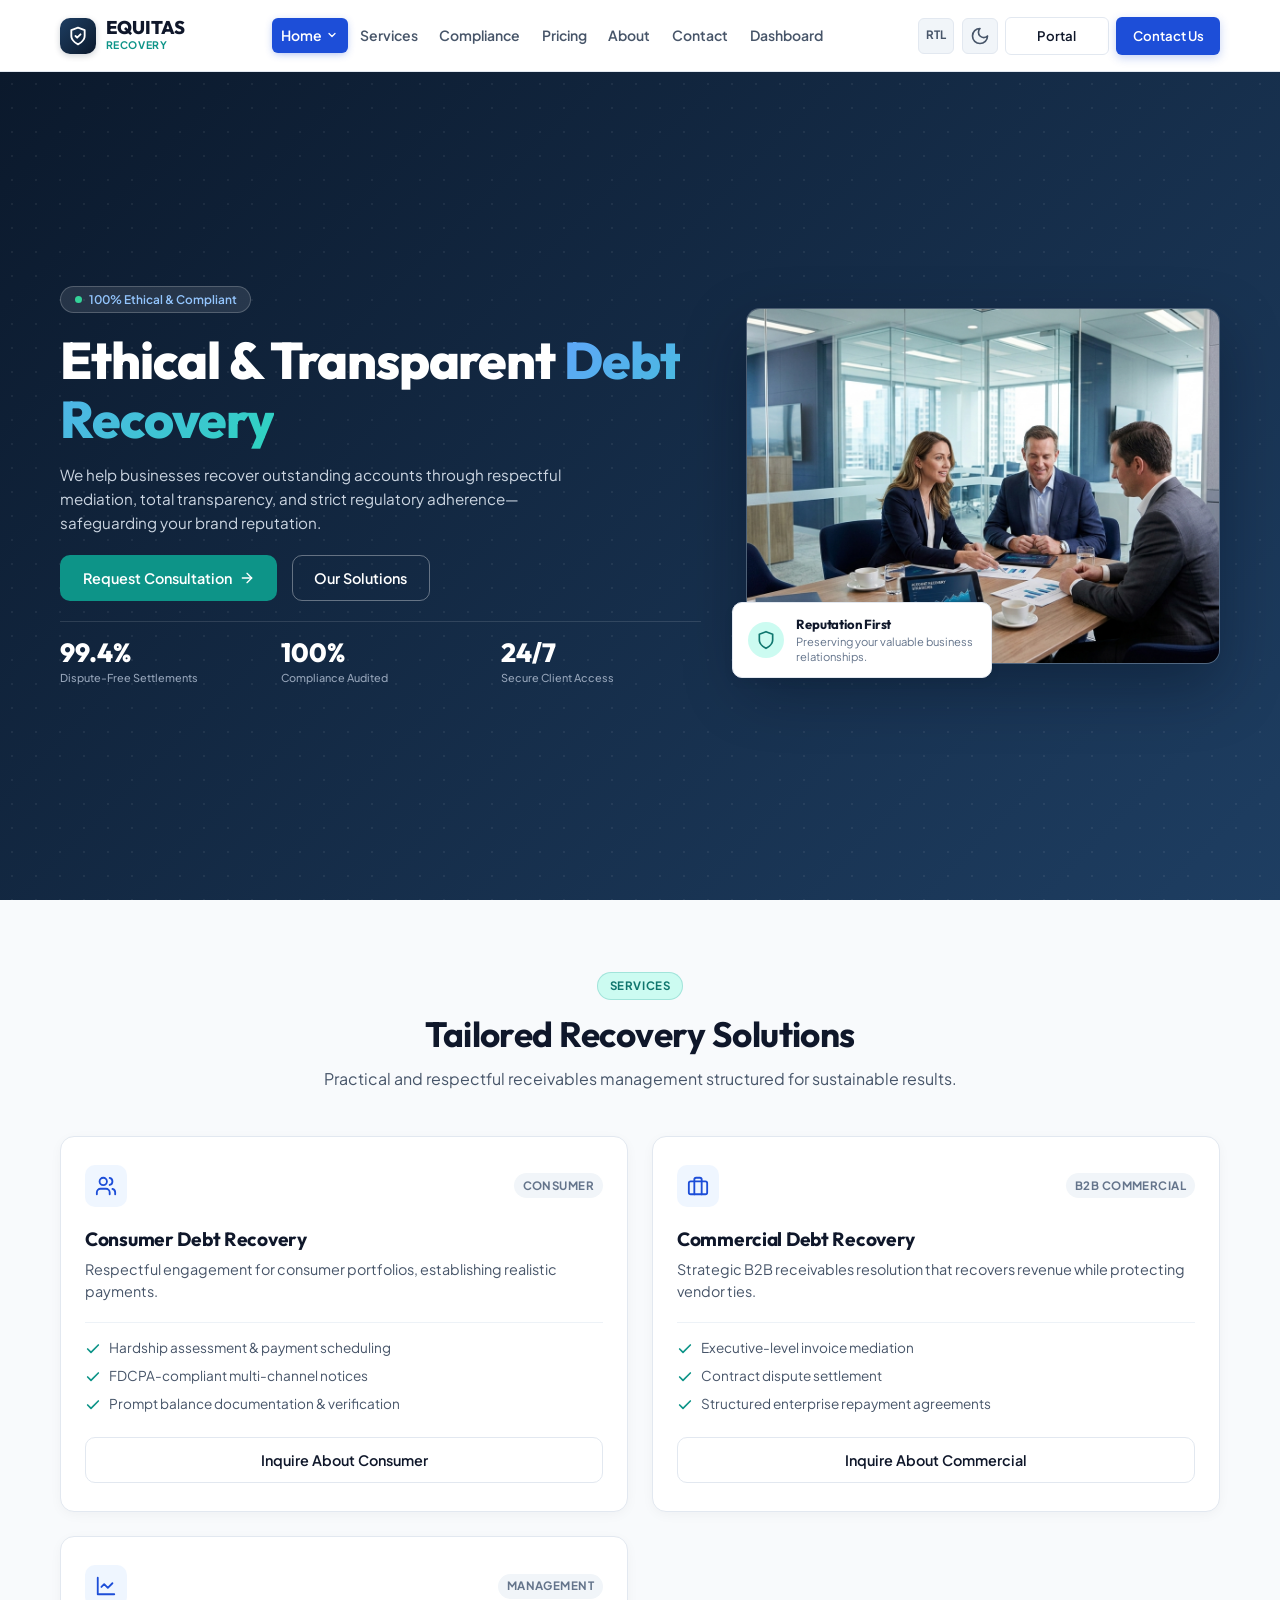
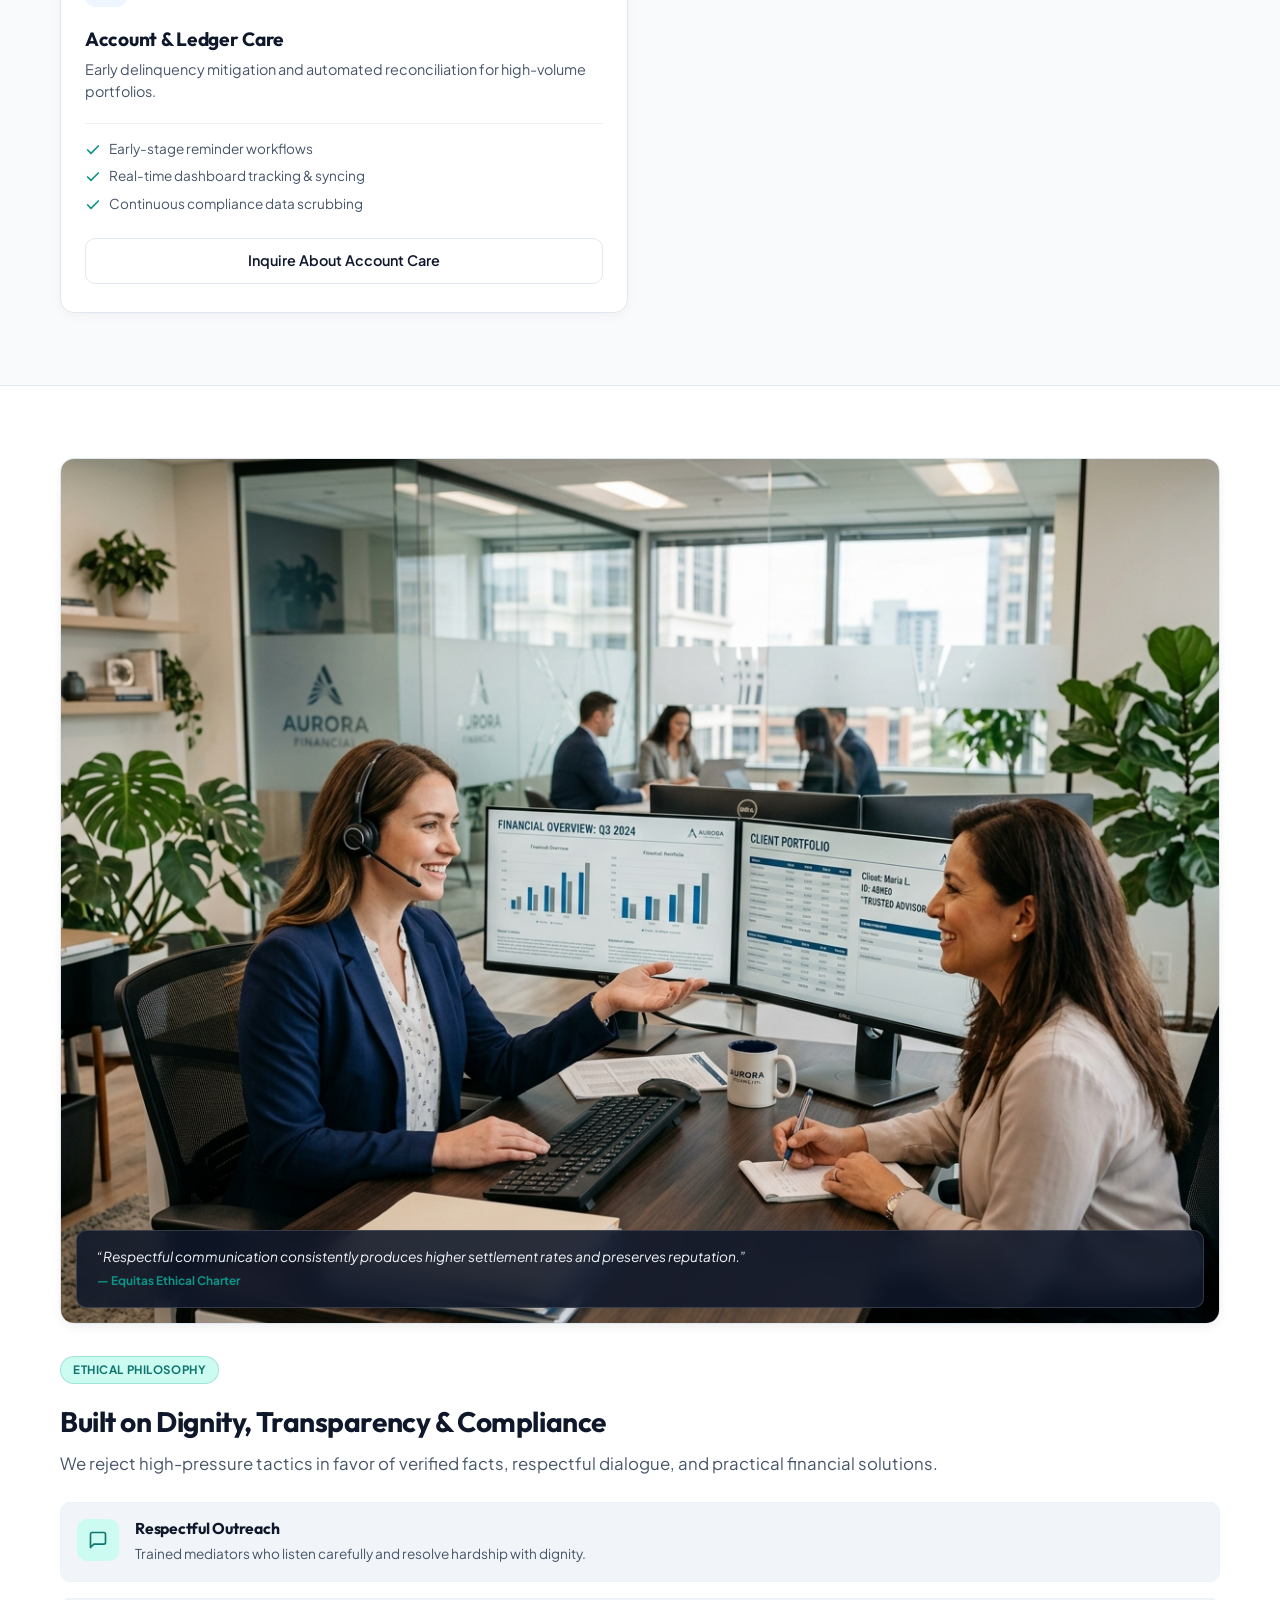
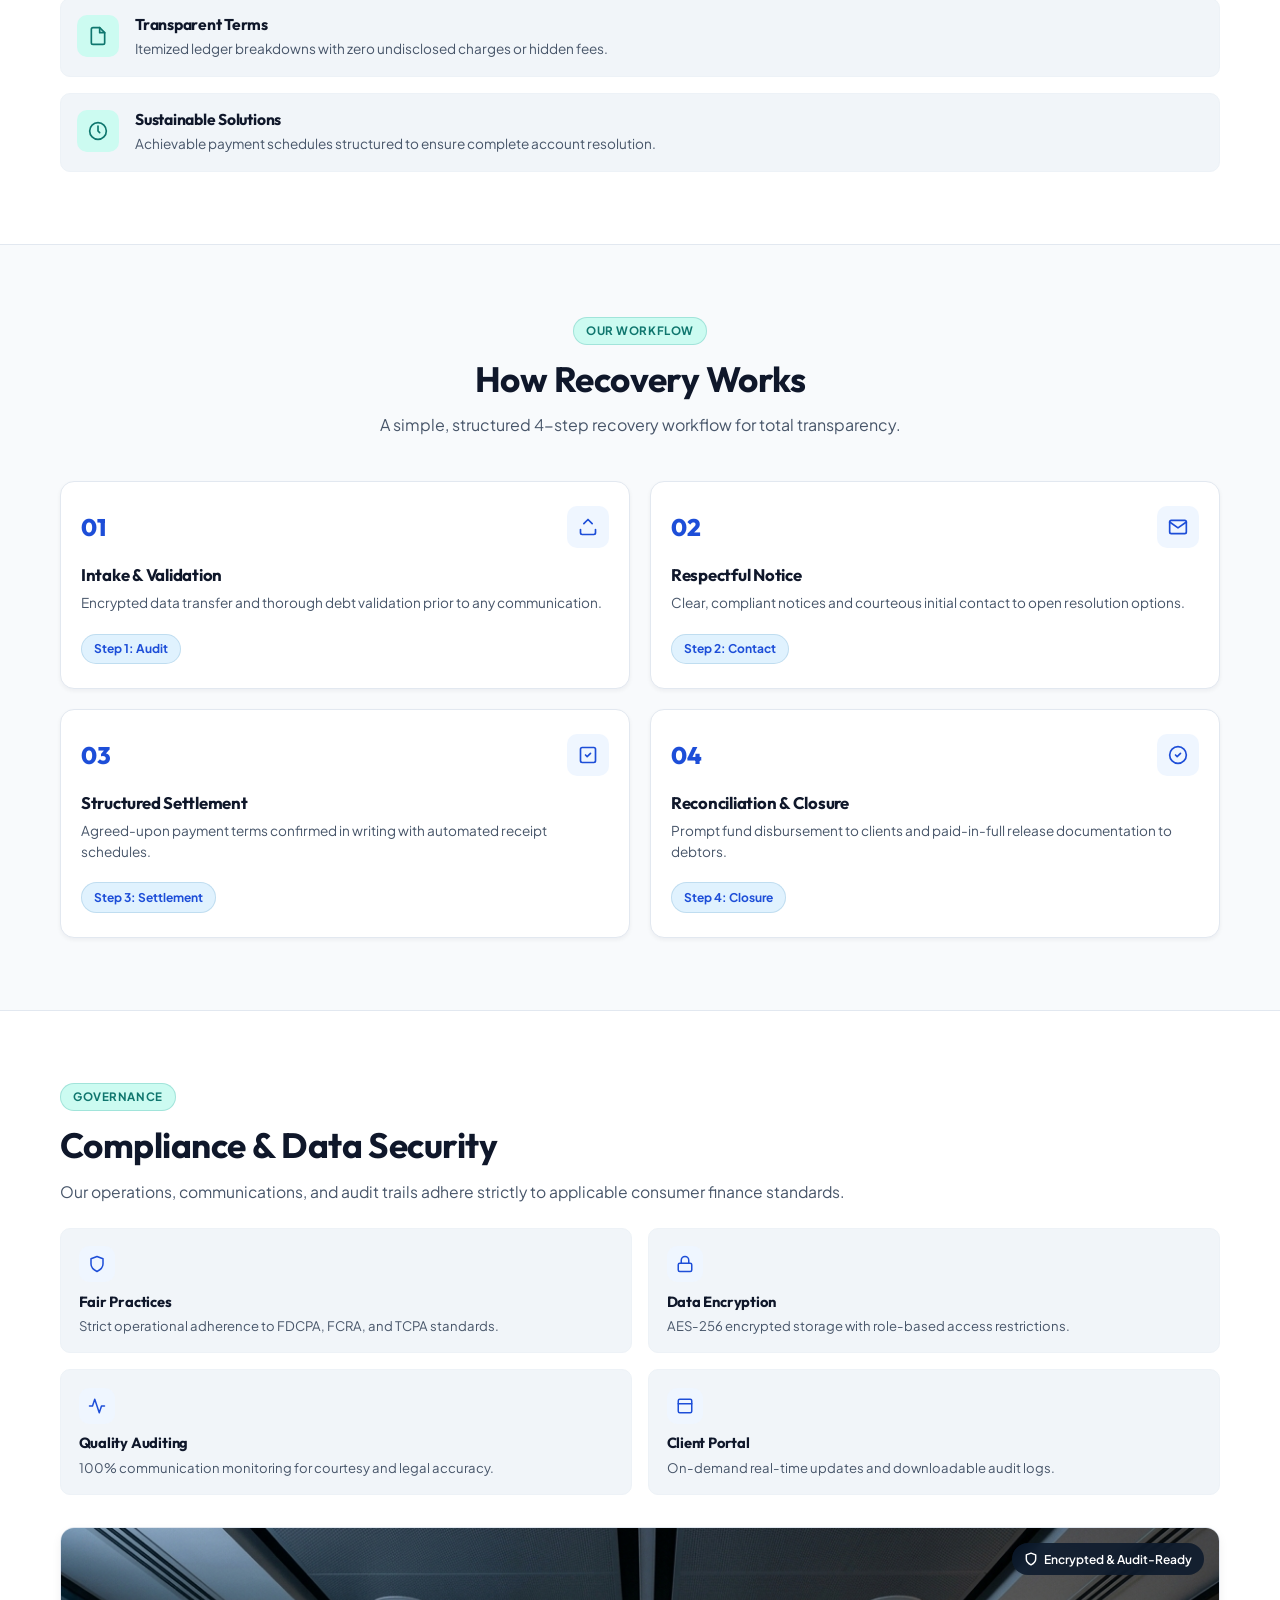
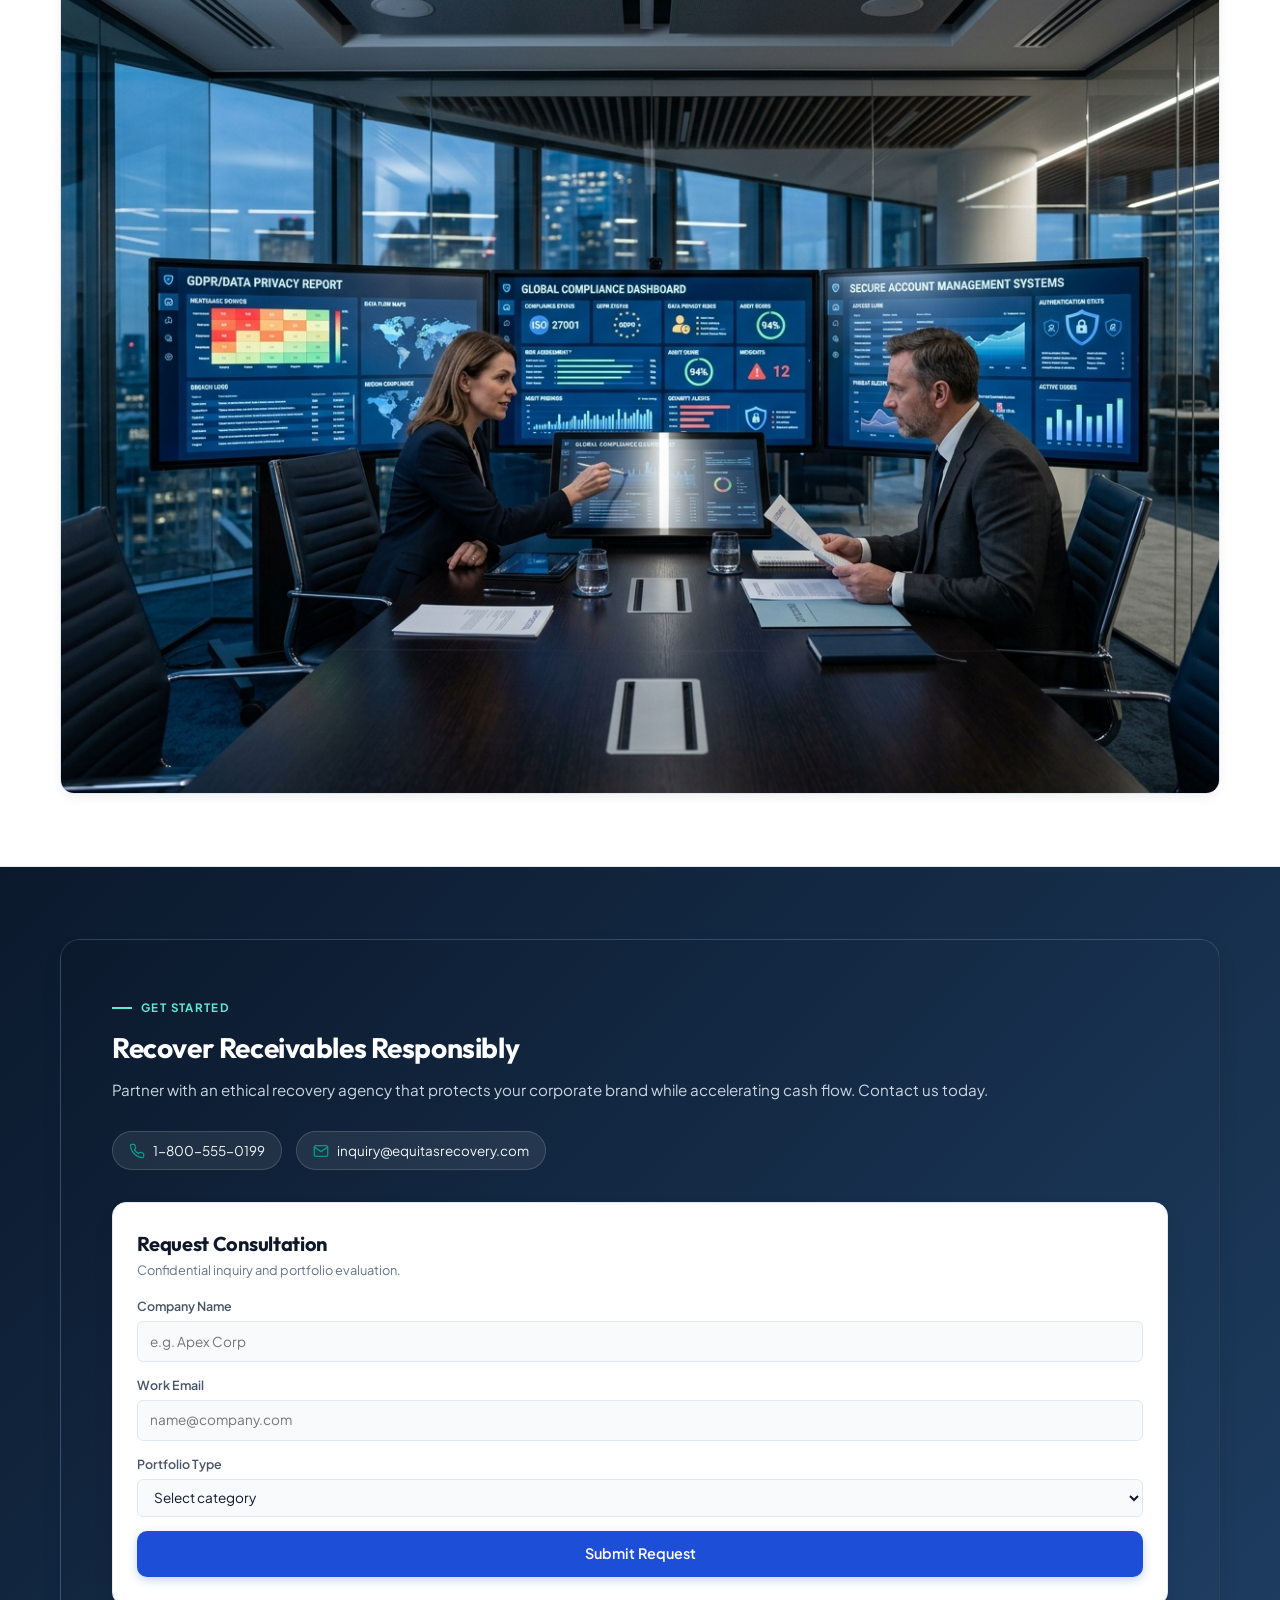
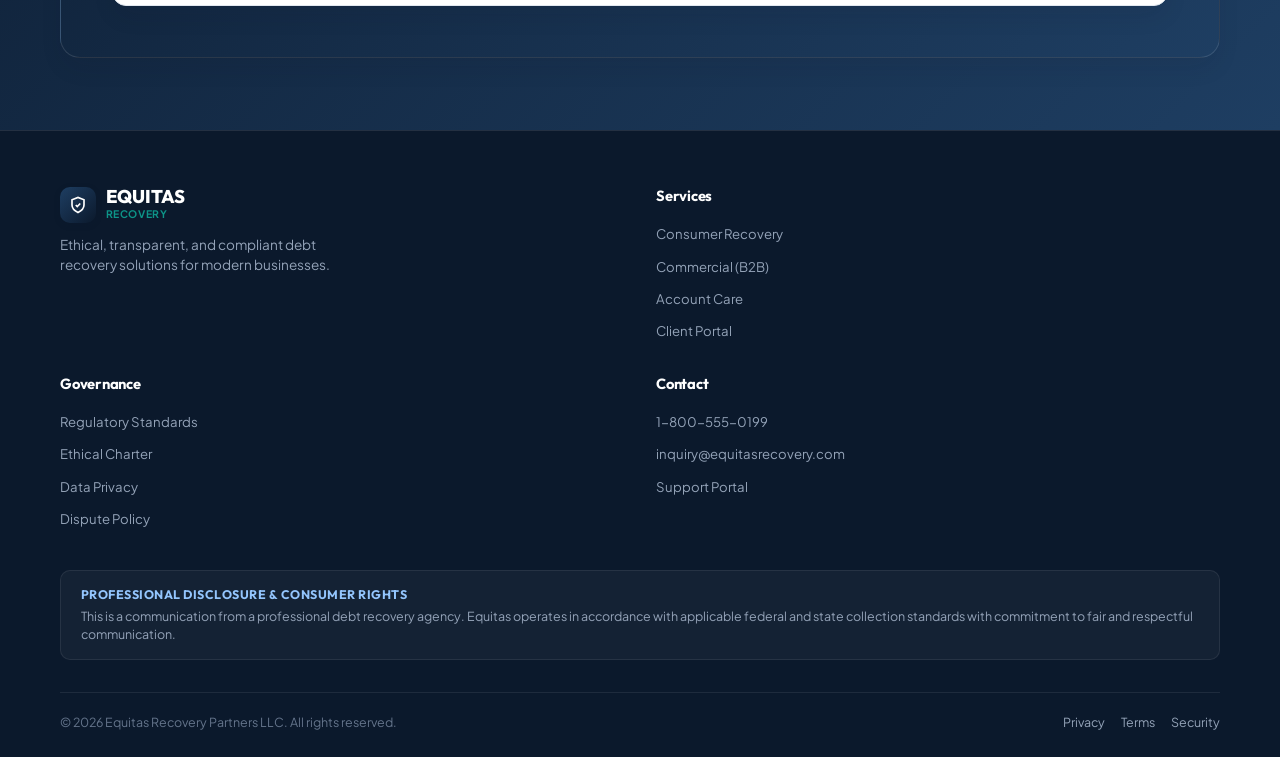
==== commit c1df2c0e: "Update project files" ====
--- a/index.html
+++ b/index.html
@@ -1,197 +1,4 @@
 <!DOCTYPE html>
-<<<<<<< HEAD
-<html lang="en">
-
-<head>
-  <meta charset="UTF-8">
-  <meta name="viewport" content="width=device-width, initial-scale=1.0">
-  <title>Home | Meridian Payroll</title>
-  <link rel="icon" href="assets/images/logo/logo.svg" type="image/svg+xml">
-  <meta name="description"
-    content="Full-service payroll processing, tax compliance and benefits administration for growing businesses.">
-  <link rel="preconnect" href="https://fonts.googleapis.com">
-  <link rel="stylesheet" href="assets/css/style.css">
-  <link rel="stylesheet" href="assets/css/responsive.css">
-  <link rel="stylesheet" href="assets/css/components.css">
-</head>
-
-<body>
-  <div id="page-loader" aria-hidden="true">
-    <img src="assets/images/logo/logo.svg" alt="" class="loader-mark">
-    <div class="loader-bar"></div>
-  </div>
-  <!-- ===================== HEADER / NAVBAR ===================== -->
-  <header class="site-header">
-    <div class="container">
-      <a href="index.html" class="brand">
-        <img src="assets/images/logo/logo.svg" alt="Meridian Payroll logo" class="brand-mark-img">
-        <span>
-          Meridian Payroll
-          <span class="brand-tag">Payroll. Perfected.</span>
-        </span>
-      </a>
-
-      <nav class="nav-primary" aria-label="Primary">
-        <div class="nav-item has-dropdown">
-          <a href="index.html" class="nav-link" data-nav-page="index.html">
-            Home
-            <svg class="nav-caret" viewBox="0 0 24 24" fill="none" stroke="currentColor" stroke-width="2.4"
-              stroke-linecap="round" stroke-linejoin="round">
-              <path d="M6 9l6 6 6-6" />
-            </svg>
-          </a>
-          <div class="nav-dropdown">
-            <a href="index.html" data-nav-page="index.html" class="is-active">Home 1<span class="sub">Classic
-                overview</span></a>
-            <a href="home-2.html" data-nav-page="home-2.html">Home 2<span class="sub">Alternate layout</span></a>
-          </div>
-        </div>
-        <div class="nav-item">
-          <a href="services.html" class="nav-link" data-nav-page="services.html">Services</a>
-        </div>
-        <div class="nav-item">
-          <a href="how-it-works.html" class="nav-link" data-nav-page="how-it-works.html">How It Works</a>
-        </div>
-        <div class="nav-item">
-          <a href="pricing.html" class="nav-link" data-nav-page="pricing.html">Pricing</a>
-        </div>
-        <div class="nav-item">
-          <a href="industries.html" class="nav-link" data-nav-page="industries.html">Industries</a>
-        </div>
-        <div class="nav-item">
-          <a href="about.html" class="nav-link" data-nav-page="about.html">About Us</a>
-        </div>
-        <div class="nav-item">
-          <a href="contact.html" class="nav-link" data-nav-page="contact.html">Contact</a>
-        </div>
-        <div class="nav-item">
-          <a href="dashboard.html" class="nav-link" data-nav-page="dashboard.html">Dashboard</a>
-        </div>
-      </nav>
-
-      <div class="header-actions">
-        <button class="theme-toggle" aria-label="Switch to dark mode" type="button">
-          <svg class="icon-sun" viewBox="0 0 24 24" fill="none" stroke="currentColor" stroke-width="2"
-            stroke-linecap="round">
-            <circle cx="12" cy="12" r="4" />
-            <path
-              d="M12 2v2M12 20v2M4.93 4.93l1.41 1.41M17.66 17.66l1.41 1.41M2 12h2M20 12h2M4.93 19.07l1.41-1.41M17.66 6.34l1.41-1.41" />
-          </svg>
-          <svg class="icon-moon" viewBox="0 0 24 24" fill="none" stroke="currentColor" stroke-width="2"
-            stroke-linecap="round" stroke-linejoin="round">
-            <path d="M21 12.79A9 9 0 1 1 11.21 3 7 7 0 0 0 21 12.79z" />
-          </svg>
-        </button>
-
-        <button class="dir-toggle" aria-label="Switch to right-to-left" type="button">
-          <span class="dir-label">RTL</span>
-        </button>
-
-        <a href="login.html" class="btn btn-primary btn-sm" data-nav-page="login.html">Login</a>
-
-        <button class="hamburger" aria-label="Open menu" aria-expanded="false" type="button">
-          <span></span>
-        </button>
-      </div>
-    </div>
-  </header>
-
-  <!-- ===================== MOBILE NAV ===================== -->
-  <div class="mobile-nav" aria-label="Mobile navigation">
-    <div class="mobile-nav-top">
-      <a href="index.html" class="brand">
-        <img src="assets/images/logo/logo.svg" alt="Meridian Payroll logo" class="brand-mark-img">
-        <span>
-          Meridian Payroll
-          <span class="brand-tag">Payroll. Perfected.</span>
-        </span>
-      </a>
-      <button class="mobile-nav-close" aria-label="Close menu" type="button">
-        <svg viewBox="0 0 24 24" fill="none" stroke="currentColor" stroke-width="2.2" stroke-linecap="round"
-          stroke-linejoin="round" width="22" height="22">
-          <path d="M18 6L6 18M6 6l12 12" />
-        </svg>
-      </button>
-    </div>
-    <div class="mobile-nav-links">
-      <div class="mobile-dropdown-toggle mobile-nav-link" data-nav-page="index.html" role="button" tabindex="0">
-        <span>Home</span>
-        <svg class="mobile-caret" viewBox="0 0 24 24" fill="none" stroke="currentColor" stroke-width="2.4"
-          stroke-linecap="round" stroke-linejoin="round">
-          <path d="M6 9l6 6 6-6" />
-        </svg>
-      </div>
-      <div class="mobile-submenu">
-        <a href="index.html" data-nav-page="index.html">Home 1 &mdash; Classic overview</a>
-        <a href="home-2.html" data-nav-page="home-2.html">Home 2 &mdash; Alternate layout</a>
-      </div>
-      <a href="services.html" class="mobile-nav-link" data-nav-page="services.html">Services</a>
-      <a href="how-it-works.html" class="mobile-nav-link" data-nav-page="how-it-works.html">How It Works</a>
-      <a href="pricing.html" class="mobile-nav-link" data-nav-page="pricing.html">Pricing</a>
-      <a href="industries.html" class="mobile-nav-link" data-nav-page="industries.html">Industries</a>
-      <a href="about.html" class="mobile-nav-link" data-nav-page="about.html">About Us</a>
-      <a href="contact.html" class="mobile-nav-link" data-nav-page="contact.html">Contact</a>
-      <a href="dashboard.html" class="mobile-nav-link" data-nav-page="dashboard.html">Dashboard</a>
-    </div>
-    <div class="mobile-nav-footer">
-      <div class="mobile-nav-toggles">
-        <button class="theme-toggle" aria-label="Switch to dark mode" type="button">
-          <svg class="icon-sun" viewBox="0 0 24 24" fill="none" stroke="currentColor" stroke-width="2"
-            stroke-linecap="round">
-            <circle cx="12" cy="12" r="4" />
-            <path
-              d="M12 2v2M12 20v2M4.93 4.93l1.41 1.41M17.66 17.66l1.41-1.41M2 12h2M20 12h2M4.93 19.07l1.41-1.41M17.66 6.34l1.41-1.41" />
-          </svg>
-          <svg class="icon-moon" viewBox="0 0 24 24" fill="none" stroke="currentColor" stroke-width="2"
-            stroke-linecap="round" stroke-linejoin="round">
-            <path d="M21 12.79A9 9 0 1 1 11.21 3 7 7 0 0 0 21 12.79z" />
-          </svg>
-          <span class="theme-label">Theme Mode</span>
-        </button>
-        <button class="dir-toggle" aria-label="Switch to right-to-left" type="button">
-          <span class="dir-label">RTL</span>
-        </button>
-      </div>
-      <a href="login.html" class="btn btn-primary" data-nav-page="login.html">Login</a>
-    </div>
-  </div>
-
-
-
-  <main>
-
-    <!-- 1. HERO -->
-    <section class="hero">
-      <div class="container hero-grid">
-        <div>
-          <div class="hero-kicker anim-fade-down"><span class="eyebrow">Trusted by 2,400+ businesses</span></div>
-          <h1 class="anim-fade-up anim-delay-1">Payroll that runs itself, <span class="accent-underline">so you don't
-              have to.</span></h1>
-          <p class="lede anim-fade-up anim-delay-2">Meridian Payroll handles payroll processing, tax filings, and
-            benefits administration for growing businesses — accurate, compliant, and on time, every single pay cycle.
-          </p>
-          <div class="hero-ctas anim-fade-up anim-delay-3">
-            <a href="contact.html" class="btn btn-primary btn-lg">Get a Free Quote</a>
-            <a href="how-it-works.html" class="btn btn-outline btn-lg">See How It Works</a>
-          </div>
-        </div>
-        <div class="hero-visual anim-scale-in anim-delay-2">
-          <img src="assets/images/hero/index-hero.jpg"
-            alt="Finance team reviewing payroll dashboards in a modern office" loading="lazy">
-          <div class="hero-badge-top"><svg viewBox="0 0 24 24" fill="none" stroke="currentColor" stroke-width="2"
-              stroke-linecap="round" stroke-linejoin="round">
-              <path d="M12 2 4 5v6c0 5 3.5 8.5 8 11 4.5-2.5 8-6 8-11V5l-8-3z" />
-              <path d="m9 12 2 2 4-4" />
-            </svg> SOC 2 Type II Certified</div>
-          <div class="hero-floating-card">
-            <span class="dot"><svg viewBox="0 0 24 24" fill="none" stroke="currentColor" stroke-width="2"
-                stroke-linecap="round" stroke-linejoin="round">
-                <circle cx="12" cy="12" r="9" />
-                <path d="M12 7v5l3 3" />
-              </svg></span>
-            <div><strong>Payroll runs in 4 minutes</strong><span>Average processing time</span></div>
-          </div>
-=======
 <html lang="en" dir="ltr" data-theme="light">
 <head>
   <meta charset="UTF-8">
@@ -417,150 +224,10 @@
             </div>
           </div>
 
->>>>>>> f8cb4a1 (first commit)
         </div>
       </div>
     </section>
 
-<<<<<<< HEAD
-    <!-- 2. TRUST STRIP -->
-    <section class="trust-strip">
-      <div class="container">
-        <span class="trust-label">Powering payroll for</span>
-        <div class="ticker-track">
-          <div class="ticker-list">
-            <span>Northgate Retail Group</span><span>Alder &amp; Vine Hospitality</span><span>Brightline
-              Construction</span>
-            <span>Summit Health Partners</span><span>Larkspur Consulting</span><span>Cedarview Logistics</span>
-            <span>Northgate Retail Group</span><span>Alder &amp; Vine Hospitality</span><span>Brightline
-              Construction</span>
-            <span>Summit Health Partners</span><span>Larkspur Consulting</span><span>Cedarview Logistics</span>
-          </div>
-        </div>
-      </div>
-    </section>
-
-    <!-- 3. CORE SERVICES OVERVIEW (bento grid) -->
-    <section class="section">
-      <div class="container">
-        <div class="section-head center" data-reveal>
-          <span class="eyebrow">What We Do</span>
-          <h2>Three services. One dependable partner.</h2>
-          <p>Everything your payroll and compliance function needs, without hiring an in-house team.</p>
-        </div>
-        <div class="bento">
-          <div class="card service-card" data-reveal>
-            <div class="icon-tile"><svg viewBox="0 0 24 24" fill="none" stroke="currentColor" stroke-width="2"
-                stroke-linecap="round" stroke-linejoin="round">
-                <path
-                  d="M12 2v20M17 6.5c0-1.9-2.2-3.4-5-3.4S7 4.6 7 6.5c0 4 10 2 10 6.5 0 2-2.2 3.5-5 3.5s-5-1.4-5-3.5" />
-              </svg></div>
-            <h3>Payroll Processing</h3>
-            <p>Automated pay runs, direct deposit, garnishments, and multi-state payroll — calculated correctly and
-              delivered on schedule every time.</p>
-            <a href="services.html" class="card-link">Learn more <svg viewBox="0 0 24 24" fill="none"
-                stroke="currentColor" stroke-width="2.2" stroke-linecap="round" stroke-linejoin="round">
-                <path d="M5 12h14M13 6l6 6-6 6" />
-              </svg></a>
-          </div>
-          <div class="card service-card" data-reveal>
-            <div class="icon-tile"><svg viewBox="0 0 24 24" fill="none" stroke="currentColor" stroke-width="2"
-                stroke-linecap="round" stroke-linejoin="round">
-                <path d="M12 2 4 5v6c0 5 3.5 8.5 8 11 4.5-2.5 8-6 8-11V5l-8-3z" />
-                <path d="m9 12 2 2 4-4" />
-              </svg></div>
-            <h3>Tax Compliance</h3>
-            <p>Federal, state and local tax filings handled and remitted for you, with audit-ready records and a
-              compliance guarantee backing every filing.</p>
-            <a href="services.html" class="card-link">Learn more <svg viewBox="0 0 24 24" fill="none"
-                stroke="currentColor" stroke-width="2.2" stroke-linecap="round" stroke-linejoin="round">
-                <path d="M5 12h14M13 6l6 6-6 6" />
-              </svg></a>
-          </div>
-          <div class="card service-card" data-reveal>
-            <div class="icon-tile"><svg viewBox="0 0 24 24" fill="none" stroke="currentColor" stroke-width="2"
-                stroke-linecap="round" stroke-linejoin="round">
-                <path
-                  d="M20.8 4.6a5.5 5.5 0 0 0-7.8 0L12 5.6l-1-1a5.5 5.5 0 0 0-7.8 7.8l1 1L12 21l7.8-7.6 1-1a5.5 5.5 0 0 0 0-7.8z" />
-              </svg></div>
-            <h3>Benefits Administration</h3>
-            <p>Health insurance, retirement plans and PTO tracking synced directly with payroll so deductions are always
-              accurate.</p>
-            <a href="services.html" class="card-link">Learn more <svg viewBox="0 0 24 24" fill="none"
-                stroke="currentColor" stroke-width="2.2" stroke-linecap="round" stroke-linejoin="round">
-                <path d="M5 12h14M13 6l6 6-6 6" />
-              </svg></a>
-          </div>
-        </div>
-      </div>
-    </section>
-
-    <!-- 4. STATS (dark banded section for rhythm variety) -->
-    <section class="section" style="background:var(--color-surface-alt);">
-      <div class="container">
-        <div class="stats-grid">
-          <div class="stat-card" data-reveal>
-            <div class="num"><span data-count-to="2400" data-count-suffix="+">0+</span></div>
-            <div class="label">Businesses served</div>
-          </div>
-          <div class="stat-card" data-reveal>
-            <div class="num"><span data-count-to="99.9" data-count-suffix="%">0%</span></div>
-            <div class="label">On-time payroll rate</div>
-          </div>
-          <div class="stat-card" data-reveal>
-            <div class="num"><span data-count-to="50" data-count-suffix="">0</span></div>
-            <div class="label">States covered</div>
-          </div>
-          <div class="stat-card" data-reveal>
-            <div class="num"><span data-count-to="24" data-count-suffix="hr">0hr</span></div>
-            <div class="label">Support response</div>
-          </div>
-        </div>
-      </div>
-    </section>
-
-    <!-- 5. HOW IT WORKS SNAPSHOT (split layout, alternating image side) -->
-    <section class="section">
-      <div class="container">
-        <div class="split">
-          <div data-reveal>
-            <span class="eyebrow">How It Works</span>
-            <h2 style="margin-top:16px;">Switch to Meridian without the migration headache.</h2>
-            <p style="margin-top:14px; color:var(--color-text-muted); font-size:16px;">Our onboarding specialists import
-              your employee data, historical payroll records and tax accounts, then run a parallel test cycle before you
-              ever rely on us for a live payroll run.</p>
-            <ul class="list-check">
-              <li><span class="check"><svg viewBox="0 0 24 24" fill="none" stroke="currentColor" stroke-width="2.4"
-                    stroke-linecap="round" stroke-linejoin="round">
-                    <path d="M20 6L9 17l-5-5" />
-                  </svg></span>
-                <div><strong>Guided data migration</strong><span class="desc">We pull employee, wage and tax history
-                    from your current provider.</span></div>
-              </li>
-              <li><span class="check"><svg viewBox="0 0 24 24" fill="none" stroke="currentColor" stroke-width="2.4"
-                    stroke-linecap="round" stroke-linejoin="round">
-                    <path d="M20 6L9 17l-5-5" />
-                  </svg></span>
-                <div><strong>Parallel test payroll run</strong><span class="desc">Verify every calculation matches
-                    before go-live.</span></div>
-              </li>
-              <li><span class="check"><svg viewBox="0 0 24 24" fill="none" stroke="currentColor" stroke-width="2.4"
-                    stroke-linecap="round" stroke-linejoin="round">
-                    <path d="M20 6L9 17l-5-5" />
-                  </svg></span>
-                <div><strong>Dedicated onboarding specialist</strong><span class="desc">One point of contact from day
-                    one through your first live run.</span></div>
-              </li>
-            </ul>
-            <a href="how-it-works.html" class="btn btn-outline" style="margin-top:28px;">See the Full Process <svg
-                viewBox="0 0 24 24" fill="none" stroke="currentColor" stroke-width="2.2" stroke-linecap="round"
-                stroke-linejoin="round">
-                <path d="M5 12h14M13 6l6 6-6 6" />
-              </svg></a>
-          </div>
-          <img src="assets/images/hero/how-it-works-hero.jpg" alt="Payroll specialist onboarding a new business client"
-            loading="lazy" data-reveal>
-=======
     <!-- =========================================================================
          SECTION 2: OUR SERVICES
          ========================================================================= -->
@@ -688,117 +355,10 @@
             </div>
           </article>
 
->>>>>>> f8cb4a1 (first commit)
         </div>
       </div>
     </section>
 
-<<<<<<< HEAD
-    <!-- 6. INDUSTRIES PREVIEW -->
-    <section class="section" style="background:var(--color-surface-alt);">
-      <div class="container">
-        <div class="section-head center" data-reveal>
-          <span class="eyebrow">Built For Your Industry</span>
-          <h2>Payroll rules that fit how your business actually works.</h2>
-        </div>
-        <div class="bento">
-          <div class="industry-card" data-reveal><img src="assets/images/industries/retail.jpg" alt="Retail store staff"
-              loading="lazy">
-            <div class="industry-label">
-              <h3>Retail</h3><span>Multi-location, hourly & shift pay</span>
-            </div>
-          </div>
-          <div class="industry-card" data-reveal data-reveal-delay="1"><img
-              src="assets/images/industries/construction.jpg" alt="Construction site workers" loading="lazy">
-            <div class="industry-label">
-              <h3>Construction</h3><span>Certified payroll & prevailing wage</span>
-            </div>
-          </div>
-          <div class="industry-card" data-reveal data-reveal-delay="2"><img
-              src="assets/images/industries/hospitality.jpg" alt="Restaurant and hospitality team" loading="lazy">
-            <div class="industry-label">
-              <h3>Hospitality</h3><span>Tip reporting & split shifts</span>
-            </div>
-          </div>
-        </div>
-        <div style="text-align:center; margin-top:36px;"><a href="industries.html" class="btn btn-outline">View All
-            Industries <svg viewBox="0 0 24 24" fill="none" stroke="currentColor" stroke-width="2.2"
-              stroke-linecap="round" stroke-linejoin="round">
-              <path d="M5 12h14M13 6l6 6-6 6" />
-            </svg></a></div>
-      </div>
-    </section>
-
-    <!-- 7. TESTIMONIALS -->
-    <section class="section">
-      <div class="container">
-        <div class="section-head center" data-reveal>
-          <span class="eyebrow">Client Stories</span>
-          <h2>Businesses that stopped worrying about payroll.</h2>
-        </div>
-        <div class="testimonial-grid">
-          <div class="card testimonial-card" data-reveal>
-            <div class="stars"><svg viewBox="0 0 24 24" fill="currentColor">
-                <path d="M12 2l3.1 6.3 6.9 1-5 4.9 1.2 6.9-6.2-3.3-6.2 3.3 1.2-6.9-5-4.9 6.9-1z" />
-              </svg><svg viewBox="0 0 24 24" fill="currentColor">
-                <path d="M12 2l3.1 6.3 6.9 1-5 4.9 1.2 6.9-6.2-3.3-6.2 3.3 1.2-6.9-5-4.9 6.9-1z" />
-              </svg><svg viewBox="0 0 24 24" fill="currentColor">
-                <path d="M12 2l3.1 6.3 6.9 1-5 4.9 1.2 6.9-6.2-3.3-6.2 3.3 1.2-6.9-5-4.9 6.9-1z" />
-              </svg><svg viewBox="0 0 24 24" fill="currentColor">
-                <path d="M12 2l3.1 6.3 6.9 1-5 4.9 1.2 6.9-6.2-3.3-6.2 3.3 1.2-6.9-5-4.9 6.9-1z" />
-              </svg><svg viewBox="0 0 24 24" fill="currentColor">
-                <path d="M12 2l3.1 6.3 6.9 1-5 4.9 1.2 6.9-6.2-3.3-6.2 3.3 1.2-6.9-5-4.9 6.9-1z" />
-              </svg></div>
-            <p class="quote">&ldquo;Meridian caught a multi-state tax registration issue our old provider missed for the
-              two
-              years.&rdquo;</p>
-            <div class="testimonial-person">
-              <img src="assets/images/avatars/dana-whitfield.jpg" alt="Dana Whitfield, COO, Northgate Retail Group"
-                loading="lazy">
-              <div><strong>Dana Whitfield</strong><span>COO, Northgate Retail Group</span></div>
-            </div>
-          </div>
-          <div class="card testimonial-card" data-reveal>
-            <div class="stars"><svg viewBox="0 0 24 24" fill="currentColor">
-                <path d="M12 2l3.1 6.3 6.9 1-5 4.9 1.2 6.9-6.2-3.3-6.2 3.3 1.2-6.9-5-4.9 6.9-1z" />
-              </svg><svg viewBox="0 0 24 24" fill="currentColor">
-                <path d="M12 2l3.1 6.3 6.9 1-5 4.9 1.2 6.9-6.2-3.3-6.2 3.3 1.2-6.9-5-4.9 6.9-1z" />
-              </svg><svg viewBox="0 0 24 24" fill="currentColor">
-                <path d="M12 2l3.1 6.3 6.9 1-5 4.9 1.2 6.9-6.2-3.3-6.2 3.3 1.2-6.9-5-4.9 6.9-1z" />
-              </svg><svg viewBox="0 0 24 24" fill="currentColor">
-                <path d="M12 2l3.1 6.3 6.9 1-5 4.9 1.2 6.9-6.2-3.3-6.2 3.3 1.2-6.9-5-4.9 6.9-1z" />
-              </svg><svg viewBox="0 0 24 24" fill="currentColor">
-                <path d="M12 2l3.1 6.3 6.9 1-5 4.9 1.2 6.9-6.2-3.3-6.2 3.3 1.2-6.9-5-4.9 6.9-1z" />
-              </svg></div>
-            <p class="quote">&ldquo;Certified payroll reports used to eat a full day every month. Now it's automatic and
-              audit-ready.&rdquo;</p>
-            <div class="testimonial-person">
-              <img src="assets/images/avatars/marcus-ihejirika.jpg"
-                alt="Marcus Ihejirika, Owner, Brightline Construction" loading="lazy">
-              <div><strong>Marcus Ihejirika</strong><span>Owner, Brightline Construction</span></div>
-            </div>
-          </div>
-          <div class="card testimonial-card" data-reveal>
-            <div class="stars"><svg viewBox="0 0 24 24" fill="currentColor">
-                <path d="M12 2l3.1 6.3 6.9 1-5 4.9 1.2 6.9-6.2-3.3-6.2 3.3 1.2-6.9-5-4.9 6.9-1z" />
-              </svg><svg viewBox="0 0 24 24" fill="currentColor">
-                <path d="M12 2l3.1 6.3 6.9 1-5 4.9 1.2 6.9-6.2-3.3-6.2 3.3 1.2-6.9-5-4.9 6.9-1z" />
-              </svg><svg viewBox="0 0 24 24" fill="currentColor">
-                <path d="M12 2l3.1 6.3 6.9 1-5 4.9 1.2 6.9-6.2-3.3-6.2 3.3 1.2-6.9-5-4.9 6.9-1z" />
-              </svg><svg viewBox="0 0 24 24" fill="currentColor">
-                <path d="M12 2l3.1 6.3 6.9 1-5 4.9 1.2 6.9-6.2-3.3-6.2 3.3 1.2-6.9-5-4.9 6.9-1z" />
-              </svg><svg viewBox="0 0 24 24" fill="currentColor">
-                <path d="M12 2l3.1 6.3 6.9 1-5 4.9 1.2 6.9-6.2-3.3-6.2 3.3 1.2-6.9-5-4.9 6.9-1z" />
-              </svg></div>
-            <p class="quote">&ldquo;Benefits deductions finally match payroll exactly. Our finance team trusts the
-              numbers again.&rdquo;</p>
-            <div class="testimonial-person">
-              <img src="assets/images/avatars/priya-raman.jpg" alt="Priya Raman, HR Director, Summit Health Partners"
-                loading="lazy">
-              <div><strong>Priya Raman</strong><span>HR Director, Summit Health</span></div>
-            </div>
-          </div>
-=======
     <!-- =========================================================================
          SECTION 3: ETHICAL APPROACH
          ========================================================================= -->
@@ -865,25 +425,10 @@
             </div>
           </div>
 
->>>>>>> f8cb4a1 (first commit)
         </div>
       </div>
     </section>
 
-<<<<<<< HEAD
-    <!-- 8. FINAL CTA -->
-    <section class="section">
-      <div class="container">
-        <div class="cta-banner" data-reveal>
-          <div>
-            <h2>Ready to stop dreading payroll day?</h2>
-            <p>Talk to a specialist and get a custom quote based on your headcount, states, and benefits setup — usually
-              within one business day.</p>
-          </div>
-          <div class="cta-banner-actions">
-            <a href="contact.html" class="btn btn-primary btn-lg">Get a Free Quote</a>
-            <a href="pricing.html" class="btn btn-outline btn-lg">Compare Plans</a>
-=======
     <!-- =========================================================================
          SECTION 4: HOW RECOVERY WORKS
          ========================================================================= -->
@@ -1103,7 +648,6 @@
               </form>
             </div>
 
->>>>>>> f8cb4a1 (first commit)
           </div>
         </div>
       </div>
@@ -1111,41 +655,6 @@
 
   </main>
 
-<<<<<<< HEAD
-  <!-- ===================== FOOTER ===================== -->
-  <footer class="site-footer">
-    <div class="container">
-      <div class="footer-grid">
-        <div class="footer-col footer-brand">
-          <a href="index.html" class="brand" style="color:#fff;">
-            <img src="assets/images/logo/logo.svg" alt="Meridian Payroll logo" class="brand-mark-img">
-            <span>Meridian Payroll</span>
-          </a>
-          <p>Full-service payroll processing, tax compliance and benefits administration for growing businesses.
-            Accurate, on time, every pay cycle.</p>
-          <div class="footer-socials" style="margin-top:20px;">
-            <a href="#" aria-label="LinkedIn"><svg viewBox="0 0 24 24" fill="currentColor">
-                <path
-                  d="M4.98 3.5C4.98 4.88 3.87 6 2.5 6S0 4.88 0 3.5 1.12 1 2.5 1s2.48 1.12 2.48 2.5zM.24 8.25h4.5V23H.24V8.25zM8.5 8.25h4.31v2.02h.06c.6-1.13 2.07-2.32 4.26-2.32 4.55 0 5.39 3 5.39 6.9V23h-4.5v-6.7c0-1.6-.03-3.66-2.23-3.66-2.23 0-2.57 1.74-2.57 3.55V23H8.5V8.25z" />
-              </svg></a>
-            <a href="#" aria-label="Twitter/X"><svg viewBox="0 0 24 24" fill="currentColor">
-                <path d="M18.9 2H22l-7.6 8.7L23.3 22h-6.9l-5.4-6.6L4.8 22H1.7l8.2-9.3L1 2h7.1l4.9 6.1L18.9 2z" />
-              </svg></a>
-            <a href="#" aria-label="Facebook"><svg viewBox="0 0 24 24" fill="currentColor">
-                <path
-                  d="M13.5 22v-9h3l.5-3.5h-3.5V7.4c0-1 .3-1.7 1.8-1.7h1.9V2.5C16.9 2.4 15.7 2.3 14.4 2.3c-2.8 0-4.7 1.7-4.7 4.8v2.4H7.2V13h2.5v9h3.8z" />
-              </svg></a>
-          </div>
-        </div>
-
-        <div class="footer-col">
-          <h4>Company</h4>
-          <ul>
-            <li><a href="about.html">About Us</a></li>
-            <li><a href="how-it-works.html">How It Works</a></li>
-            <li><a href="industries.html">Industries Served</a></li>
-            <li><a href="contact.html">Contact</a></li>
-=======
   <!-- =========================================================================
        SHARED FOOTER
        ========================================================================= -->
@@ -1178,67 +687,29 @@
             <li><a href="#services">Commercial (B2B)</a></li>
             <li><a href="#services">Account Care</a></li>
             <li><a href="dashboard.html">Client Portal</a></li>
->>>>>>> f8cb4a1 (first commit)
           </ul>
         </div>
 
         <div class="footer-col">
-<<<<<<< HEAD
-          <h4>Solutions</h4>
-          <ul>
-            <li><a href="services.html">Payroll Processing</a></li>
-            <li><a href="services.html">Tax Compliance</a></li>
-            <li><a href="services.html">Benefits Administration</a></li>
-            <li><a href="pricing.html">Pricing Plans</a></li>
-=======
           <h4>Governance</h4>
           <ul class="footer-links">
             <li><a href="#compliance">Regulatory Standards</a></li>
             <li><a href="#approach">Ethical Charter</a></li>
             <li><a href="#compliance">Data Privacy</a></li>
             <li><a href="#contact">Dispute Policy</a></li>
->>>>>>> f8cb4a1 (first commit)
           </ul>
         </div>
 
         <div class="footer-col">
-<<<<<<< HEAD
-          <h4>Client Access</h4>
-          <ul>
-            <li><a href="login.html">Client Login</a></li>
-            <li><a href="register.html">Create an Account</a></li>
-            <li><a href="dashboard.html">Guest Dashboard Preview</a></li>
-            <li><a href="contact.html">Support</a></li>
-=======
           <h4>Contact</h4>
           <ul class="footer-links">
             <li><a href="#contact">1-800-555-0199</a></li>
             <li><a href="#contact">inquiry@equitasrecovery.com</a></li>
             <li><a href="#contact">Support Portal</a></li>
->>>>>>> f8cb4a1 (first commit)
           </ul>
         </div>
       </div>
 
-<<<<<<< HEAD
-      <div class="footer-bottom">
-        <p>&copy; 2026 Meridian Payroll, Inc. All rights reserved.</p>
-        <p>Privacy Policy &nbsp;•&nbsp; Terms of Service &nbsp;•&nbsp; Security</p>
-      </div>
-    </div>
-  </footer>
-
-  <button class="back-to-top" aria-label="Back to top" type="button">
-    <svg viewBox="0 0 24 24" fill="none" stroke="currentColor" stroke-width="2.2" stroke-linecap="round"
-      stroke-linejoin="round">
-      <path d="M12 19V5M5 12l7-7 7 7" />
-    </svg>
-  </button>
-  <script src="assets/js/main.js"></script>
-</body>
-
-</html>
-=======
       <div class="footer-compliance-banner">
         <h5>Professional Disclosure &amp; Consumer Rights</h5>
         <p>
@@ -1268,4 +739,3 @@
   <script src="assets/js/main.js"></script>
 </body>
 </html>
->>>>>>> f8cb4a1 (first commit)
--- a/assets/css/style.css
+++ b/assets/css/style.css
@@ -1,206 +1,4 @@
 /* ==========================================================================
-<<<<<<< HEAD
-   MERIDIAN PAYROLL — GLOBAL STYLES / DESIGN TOKENS
-   Corporate, precise, trustworthy B2B payroll & compliance platform.
-   ========================================================================== */
-
-@import url('https://fonts.googleapis.com/css2?family=Sora:wght@400;500;600;700;800&family=Inter:wght@400;500;600;700&display=swap');
-
-/* --------------------------------------------------------------------------
-   1. DESIGN TOKENS — LIGHT MODE (default)
-   -------------------------------------------------------------------------- */
-:root {
-  /* Brand */
-  --color-primary: #0E2A47;         /* deep navy - authority, trust */
-  --color-primary-600: #123657;
-  --color-primary-700: #0A1F35;
-  --color-accent: #0E9F6E;          /* emerald - growth, payroll/finance */
-  --color-accent-600: #0B7F58;
-  --color-accent-soft: #E4F6EF;
-  --color-gold: #B8912E;            /* premium accent, sparingly */
-  --color-gold-soft: #F6EFDD;
-
-  /* Surfaces */
-  --color-bg: #F6F8FB;
-  --color-surface: #FFFFFF;
-  --color-surface-alt: #EFF3F8;
-  --color-border: #E2E8F0;
-
-  /* Text */
-  --color-text: #101828;
-  --color-text-muted: #5B6472;
-  --color-text-inverse: #F7F9FC;
-
-  /* Status */
-  --color-success: #15803D;
-  --color-warning: #B45309;
-  --color-error: #B91C1C;
-
-  /* Solid button fill — deliberately theme-independent.
-     Verified >=5:1 contrast with white text in both light and dark mode
-     (bright dark-mode accent greens fail AA when used as a solid fill). */
-  --color-btn-fill: #0B7F58;
-  --color-btn-fill-hover: #095F42;
-
-  /* Elevation */
-  --shadow-sm: 0 1px 2px rgba(16, 24, 40, 0.06);
-  --shadow-md: 0 6px 20px rgba(16, 24, 40, 0.08);
-  --shadow-lg: 0 20px 45px rgba(14, 42, 71, 0.14);
-
-  /* Radius */
-  --radius-sm: 8px;
-  --radius-md: 14px;
-  --radius-lg: 22px;
-  --radius-pill: 999px;
-
-  /* Type */
-  --font-heading: 'Sora', 'Segoe UI', sans-serif;
-  --font-body: 'Inter', 'Segoe UI', sans-serif;
-
-  /* Layout */
-  --container-max: 1280px;
-  --header-height: 84px;
-
-  /* Motion */
-  --ease-premium: cubic-bezier(0.22, 1, 0.36, 1);
-  --dur-fast: 180ms;
-  --dur-med: 420ms;
-  --dur-slow: 800ms;
-}
-
-/* --------------------------------------------------------------------------
-   2. DESIGN TOKENS — DARK MODE
-   -------------------------------------------------------------------------- */
-[data-theme="dark"] {
-  --color-primary: #EAF1F8;
-  --color-primary-600: #C9D9EA;
-  --color-primary-700: #FFFFFF;
-  --color-accent: #22C08C;
-  --color-accent-600: #3FDDA6;
-  --color-accent-soft: #103328;
-  --color-gold: #E4C468;
-  --color-gold-soft: #2A2412;
-
-  --color-bg: #0A1420;
-  --color-surface: #101B2D;
-  --color-surface-alt: #16233A;
-  --color-border: #223047;
-
-  --color-text: #F1F5F9;
-  --color-text-muted: #97A4B8;
-  --color-text-inverse: #0A1420;
-
-  --color-success: #34D399;
-  --color-warning: #FBBF24;
-  --color-error: #F87171;
-
-  --shadow-sm: 0 1px 2px rgba(0, 0, 0, 0.35);
-  --shadow-md: 0 10px 30px rgba(0, 0, 0, 0.45);
-  --shadow-lg: 0 25px 60px rgba(0, 0, 0, 0.55);
-}
-
-/* --------------------------------------------------------------------------
-   3. RESET / BASE
-   -------------------------------------------------------------------------- */
-* { box-sizing: border-box; margin: 0; padding: 0; }
-
-html {
-  scroll-behavior: smooth;
-  -webkit-text-size-adjust: 100%;
-}
-
-html, body { max-width: 100%; overflow-x: clip; }
-
-body {
-  font-family: var(--font-body);
-  background-color: var(--color-bg);
-  color: var(--color-text);
-  line-height: 1.6;
-  -webkit-font-smoothing: antialiased;
-  transition: background-color var(--dur-med) var(--ease-premium), color var(--dur-med) var(--ease-premium);
-}
-
-img { max-width: 100%; display: block; }
-
-a { color: inherit; text-decoration: none; }
-
-button { font-family: inherit; cursor: pointer; border: none; background: none; }
-
-ul, ol { list-style: none; }
-
-h1, h2, h3, h4, h5, h6 {
-  font-family: var(--font-heading);
-  color: var(--color-text);
-  line-height: 1.15;
-  letter-spacing: -0.01em;
-  font-weight: 700;
-}
-
-::selection { background: var(--color-accent); color: #fff; }
-
-/* Focus visibility (a11y) */
-a:focus-visible, button:focus-visible, input:focus-visible, textarea:focus-visible, select:focus-visible {
-  outline: 2px solid var(--color-accent);
-  outline-offset: 2px;
-}
-
-/* Respect reduced motion */
-@media (prefers-reduced-motion: reduce) {
-  *, *::before, *::after {
-    animation-duration: 0.001ms !important;
-    animation-iteration-count: 1 !important;
-    transition-duration: 0.001ms !important;
-    scroll-behavior: auto !important;
-  }
-}
-
-/* --------------------------------------------------------------------------
-   4. LAYOUT UTILITIES
-   -------------------------------------------------------------------------- */
-.container {
-  width: 100%;
-  max-width: var(--container-max);
-  margin: 0 auto;
-  padding: 0 24px;
-}
-
-@media (min-width: 1024px) { .container { padding: 0 40px; } }
-
-.section { padding: 96px 0; }
-@media (max-width: 767px) { .section { padding: 64px 0; } }
-
-.eyebrow {
-  display: inline-flex;
-  align-items: center;
-  gap: 8px;
-  width: fit-content;
-  max-width: fit-content;
-  font-family: var(--font-body);
-  font-size: 13px;
-  font-weight: 700;
-  letter-spacing: 0.12em;
-  text-transform: uppercase;
-  color: var(--color-accent-600);
-  background: var(--color-accent-soft);
-  padding: 7px 16px;
-  border-radius: var(--radius-pill);
-}
-
-.eyebrow::before {
-  content: "";
-  width: 6px;
-  height: 6px;
-  border-radius: 50%;
-  background: var(--color-accent-600);
-  display: inline-block;
-}
-
-.text-muted { color: var(--color-text-muted); }
-
-/* --------------------------------------------------------------------------
-   5. BUTTONS
-   -------------------------------------------------------------------------- */
-=======
    EQUITAS RECOVERY PARTNERS — COMPLETE DESIGN SYSTEM & STYLESHEET
    Supports: Home 1, Home 2, Services Page
    Features: Light/Dark Mode, RTL/LTR, Tablet 2-Column, Mobile Stack
@@ -493,20 +291,10 @@
 }
 
 /* Buttons */
->>>>>>> f8cb4a1 (first commit)
 .btn {
   display: inline-flex;
   align-items: center;
   justify-content: center;
-<<<<<<< HEAD
-  gap: 10px;
-  font-family: var(--font-body);
-  font-weight: 600;
-  font-size: 15px;
-  padding: 13px 26px;
-  border-radius: var(--radius-sm);
-  transition: transform var(--dur-fast) var(--ease-premium), box-shadow var(--dur-fast) var(--ease-premium), background-color var(--dur-fast) var(--ease-premium), color var(--dur-fast) var(--ease-premium), border-color var(--dur-fast) var(--ease-premium);
-=======
   gap: 0.45rem;
   height: 46px;
   padding: 0 1.35rem;
@@ -517,49 +305,10 @@
   cursor: pointer;
   transition: all var(--transition-normal);
   text-align: center;
->>>>>>> f8cb4a1 (first commit)
   white-space: nowrap;
 }
 
 .btn-primary {
-<<<<<<< HEAD
-  background: var(--color-btn-fill);
-  color: #FFFFFF;
-  box-shadow: var(--shadow-sm);
-}
-.btn-primary:hover { background: var(--color-btn-fill-hover); transform: translateY(-2px); box-shadow: var(--shadow-md); }
-
-.btn-outline {
-  background: transparent;
-  color: var(--color-text);
-  border: 1.5px solid var(--color-border);
-}
-.btn-outline:hover { border-color: var(--color-accent); color: var(--color-accent-600); transform: translateY(-2px); }
-
-.btn-ghost {
-  background: transparent;
-  color: var(--color-text);
-}
-.btn-ghost:hover { color: var(--color-accent-600); }
-
-.btn-lg { padding: 16px 32px; font-size: 16px; }
-.btn-sm { padding: 9px 18px; font-size: 13.5px; }
-
-/* --------------------------------------------------------------------------
-   6. CARD BASE (consistent card system used across pages)
-   -------------------------------------------------------------------------- */
-.card {
-  background: var(--color-surface);
-  border: 1px solid var(--color-border);
-  border-radius: var(--radius-md);
-  transition: transform var(--dur-fast) var(--ease-premium), box-shadow var(--dur-fast) var(--ease-premium), border-color var(--dur-fast) var(--ease-premium);
-}
-.card:hover { transform: translateY(-4px); box-shadow: var(--shadow-md); border-color: transparent; }
-
-/* --------------------------------------------------------------------------
-   7. HEADER / NAVBAR
-   -------------------------------------------------------------------------- */
-=======
   background-color: var(--primary-600);
   color: #ffffff;
   box-shadow: 0 3px 10px rgba(29, 78, 216, 0.25);
@@ -654,182 +403,11 @@
 /* ==========================================================================
    SHARED HEADER & NAVIGATION
    ========================================================================== */
->>>>>>> f8cb4a1 (first commit)
 .site-header {
   position: sticky;
   top: 0;
   z-index: 1000;
   height: var(--header-height);
-<<<<<<< HEAD
-  display: flex;
-  align-items: center;
-  background: rgba(246, 248, 251, 0.82);
-  backdrop-filter: blur(14px);
-  -webkit-backdrop-filter: blur(14px);
-  border-bottom: 1px solid var(--color-border);
-  transition: background-color var(--dur-med) var(--ease-premium), border-color var(--dur-med) var(--ease-premium);
-}
-[data-theme="dark"] .site-header { background: rgba(10, 20, 32, 0.82); }
-
-.site-header .container { display: flex; align-items: center; justify-content: space-between; gap: 24px; }
-
-.brand { display: flex; align-items: center; gap: 10px; font-family: var(--font-heading); font-weight: 800; font-size: 20px; color: var(--color-text); }
-.brand-mark {
-  width: 38px; height: 38px; border-radius: 10px;
-  background: linear-gradient(135deg, var(--color-primary) 0%, var(--color-accent) 100%);
-  display: flex; align-items: center; justify-content: center;
-  color: #fff; font-family: var(--font-heading); font-weight: 800; font-size: 16px;
-  flex-shrink: 0;
-}
-[data-theme="dark"] .brand-mark { background: linear-gradient(135deg, #1a2c44 0%, var(--color-accent) 100%); }
-
-.brand-tag { display: block; font-family: var(--font-body); font-weight: 500; font-size: 11px; color: var(--color-text-muted); letter-spacing: 0.03em; }
-
-/* Primary nav */
-.nav-primary { display: none; align-items: center; gap: 4px; }
-@media (min-width: 1280px) { .nav-primary { display: flex; } }
-
-.brand-mark-img {
-  width: 38px; height: 38px; border-radius: 10px;
-  flex-shrink: 0; display: block;
-  transition: transform var(--dur-fast) var(--ease-premium);
-}
-.brand:hover .brand-mark-img { transform: rotate(-6deg) scale(1.04); }
-
-.nav-link {
-  position: relative;
-  display: flex;
-  align-items: center;
-  gap: 5px;
-  padding: 9px 11px;
-  font-size: 14px;
-  font-weight: 600;
-  color: var(--color-text);
-  border-radius: var(--radius-sm);
-  transition: color var(--dur-fast) ease, background-color var(--dur-fast) ease;
-  white-space: nowrap;
-}
-.nav-link:hover { color: var(--color-accent-600); background: var(--color-accent-soft); }
-
-.nav-link.is-active { color: var(--color-accent-600); }
-.nav-link.is-active::after {
-  content: "";
-  position: absolute;
-  left: 11px; right: 11px; bottom: 3px;
-  height: 2px;
-  border-radius: 2px;
-  background: var(--color-accent-600);
-}
-
-.nav-caret { width: 10px; height: 10px; transition: transform var(--dur-fast) ease; }
-.nav-item.has-dropdown:hover .nav-caret,
-.nav-item.has-dropdown.is-open .nav-caret { transform: rotate(180deg); }
-
-.nav-item { position: relative; }
-
-.nav-dropdown {
-  position: absolute;
-  top: calc(100% + 10px);
-  left: 0;
-  min-width: 220px;
-  background: var(--color-surface);
-  border: 1px solid var(--color-border);
-  border-radius: var(--radius-md);
-  box-shadow: var(--shadow-lg);
-  padding: 10px;
-  opacity: 0;
-  visibility: hidden;
-  transform: translateY(8px);
-  transition: opacity var(--dur-fast) var(--ease-premium), transform var(--dur-fast) var(--ease-premium), visibility var(--dur-fast);
-}
-.nav-item.has-dropdown:hover .nav-dropdown,
-.nav-item.has-dropdown.is-open .nav-dropdown {
-  opacity: 1; visibility: visible; transform: translateY(0);
-}
-.nav-dropdown a {
-  display: flex; flex-direction: column; gap: 2px;
-  padding: 10px 12px; border-radius: var(--radius-sm);
-  font-size: 14px; font-weight: 600; color: var(--color-text);
-}
-.nav-dropdown a:hover { background: var(--color-accent-soft); color: var(--color-accent-600); }
-.nav-dropdown a.is-active,
-.nav-dropdown a.active {
-  background: var(--color-accent-soft);
-  color: var(--color-accent-600);
-  font-weight: 700;
-  border-inline-start: 3px solid var(--color-accent-600);
-  padding-inline-start: 9px;
-}
-.nav-dropdown a span.sub { font-size: 12px; font-weight: 400; color: var(--color-text-muted); }
-.nav-dropdown a.is-active span.sub,
-.nav-dropdown a.active span.sub {
-  color: var(--color-accent-700);
-  font-weight: 500;
-}
-
-/* Header actions */
-.header-actions { display: flex; align-items: center; gap: 10px; }
-
-@media (max-width: 1279px) {
-  .header-actions > .btn-primary,
-  .header-actions > .theme-toggle,
-  .header-actions > .dir-toggle { display: none; }
-}
-
-.theme-toggle {
-  width: 42px; height: 42px;
-  border-radius: 50%;
-  border: 1px solid var(--color-border);
-  display: flex; align-items: center; justify-content: center;
-  color: var(--color-text);
-  transition: border-color var(--dur-fast) ease, background-color var(--dur-fast) ease, transform var(--dur-fast) ease;
-  flex-shrink: 0;
-}
-.theme-toggle:hover { border-color: var(--color-accent); transform: rotate(20deg); }
-.theme-toggle svg { width: 19px; height: 19px; }
-.theme-toggle .icon-moon { display: none; }
-[data-theme="dark"] .theme-toggle .icon-sun { display: none; }
-[data-theme="dark"] .theme-toggle .icon-moon { display: block; }
-
-.dir-toggle {
-  height: 42px;
-  padding: 0 13px;
-  border-radius: var(--radius-pill);
-  border: 1px solid var(--color-border);
-  display: flex; align-items: center; justify-content: center;
-  color: var(--color-text);
-  font-family: var(--font-body);
-  font-weight: 700;
-  font-size: 12.5px;
-  letter-spacing: 0.02em;
-  transition: border-color var(--dur-fast) ease, background-color var(--dur-fast) ease, color var(--dur-fast) ease;
-  flex-shrink: 0;
-}
-.dir-toggle:hover { border-color: var(--color-accent); color: var(--color-accent-600); background: var(--color-accent-soft); }
-.dir-toggle .dir-label { pointer-events: none; }
-
-.hamburger {
-  display: flex;
-  width: 42px; height: 42px;
-  border-radius: 50%;
-  border: 1px solid var(--color-border);
-  align-items: center; justify-content: center;
-  flex-shrink: 0;
-}
-@media (min-width: 1280px) { .hamburger { display: none; } }
-.hamburger span { display: block; width: 18px; height: 2px; background: var(--color-text); position: relative; transition: transform var(--dur-fast) ease, opacity var(--dur-fast) ease; }
-.hamburger span::before, .hamburger span::after { content:""; position:absolute; width: 18px; height: 2px; background: var(--color-text); left: 0; transition: transform var(--dur-fast) ease, top var(--dur-fast) ease; }
-.hamburger span::before { top: -6px; }
-.hamburger span::after { top: 6px; }
-.hamburger.is-active span { background: transparent; }
-.hamburger.is-active span::before { top: 0; transform: rotate(45deg); }
-.hamburger.is-active span::after { top: 0; transform: rotate(-45deg); }
-
-/* --------------------------------------------------------------------------
-   8. MOBILE NAV
-   -------------------------------------------------------------------------- */
-.mobile-nav {
-=======
   background-color: var(--bg-surface);
   border-bottom: 1px solid var(--border-color);
   display: flex;
@@ -1083,376 +661,10 @@
 }
 
 .mobile-nav-drawer {
->>>>>>> f8cb4a1 (first commit)
   position: fixed;
   top: 0;
   right: 0;
   bottom: 0;
-<<<<<<< HEAD
-  left: 0;
-  background: var(--color-bg);
-  z-index: 1050;
-  padding: 16px 20px 28px;
-  overflow-y: auto;
-  transform: none;
-  display: none;
-  flex-direction: column;
-  box-sizing: border-box;
-}
-.mobile-nav.is-open { display: flex; }
-@media (min-width: 1280px) { .mobile-nav { display: none !important; } }
-
-.mobile-nav-top {
-  display: flex;
-  align-items: center;
-  justify-content: space-between;
-  padding-bottom: 14px;
-  border-bottom: 1px solid var(--color-border);
-  margin-bottom: 8px;
-  flex-shrink: 0;
-}
-.mobile-nav-top .brand {
-  font-size: 18px;
-}
-.mobile-nav-top .brand-mark-img {
-  width: 36px;
-  height: 36px;
-}
-.mobile-nav-close {
-  width: 40px;
-  height: 40px;
-  border-radius: 50%;
-  border: 1px solid var(--color-border);
-  display: flex;
-  align-items: center;
-  justify-content: center;
-  color: var(--color-text);
-  cursor: pointer;
-  background: transparent;
-  flex-shrink: 0;
-  transition: background-color var(--dur-fast) ease, border-color var(--dur-fast) ease, transform var(--dur-fast) ease;
-}
-.mobile-nav-close:hover {
-  background: var(--color-accent-soft);
-  border-color: var(--color-accent);
-  color: var(--color-accent-600);
-  transform: rotate(90deg);
-}
-
-.mobile-nav-links {
-  display: flex;
-  flex-direction: column;
-  flex: 1 0 auto;
-}
-
-.mobile-nav-link {
-  display: flex; align-items: center; justify-content: space-between;
-  padding: 15px 4px;
-  font-size: 16px; font-weight: 600;
-  border-bottom: 1px solid var(--color-border);
-  color: var(--color-text);
-}
-.mobile-nav-link.is-active { color: var(--color-accent-600); }
-.mobile-nav-links > .mobile-nav-link:last-child,
-.mobile-nav-links > *:last-child {
-  border-bottom: none;
-}
-
-.mobile-dropdown-toggle .mobile-caret { width: 16px; height: 16px; transition: transform var(--dur-fast) ease; }
-.mobile-dropdown-toggle.is-open .mobile-caret { transform: rotate(180deg); }
-
-.mobile-submenu {
-  max-height: 0;
-  overflow: hidden;
-  transition: max-height var(--dur-med) var(--ease-premium);
-}
-.mobile-submenu a {
-  display: block;
-  padding: 12px 4px 12px 16px;
-  font-size: 14.5px; font-weight: 500;
-  color: var(--color-text-muted);
-  border-bottom: 1px solid var(--color-border);
-}
-.mobile-submenu a:hover, .mobile-submenu a.is-active, .mobile-submenu a.active { color: var(--color-accent-600); font-weight: 700; border-inline-start: 3px solid var(--color-accent-600); padding-inline-start: 13px; }
-
-.mobile-nav-footer {
-  margin-top: 16px;
-  display: flex;
-  flex-direction: column;
-  gap: 12px;
-  padding-top: 18px;
-  border-top: 1px solid var(--color-border);
-  flex-shrink: 0;
-}
-
-.mobile-nav-toggles {
-  display: grid;
-  grid-template-columns: 1fr 1fr;
-  gap: 10px;
-}
-
-.mobile-nav-toggles .theme-toggle,
-.mobile-nav-toggles .dir-toggle {
-  width: 100%;
-  height: 44px;
-  border-radius: var(--radius-sm);
-  display: inline-flex;
-  align-items: center;
-  justify-content: center;
-  gap: 8px;
-  background: var(--color-surface);
-  color: var(--color-text);
-  font-family: var(--font-body);
-  font-size: 13px;
-  font-weight: 600;
-  border: 1px solid var(--color-border);
-  cursor: pointer;
-  transition: border-color var(--dur-fast) ease, background-color var(--dur-fast) ease, color var(--dur-fast) ease;
-}
-.mobile-nav-toggles .theme-toggle:hover,
-.mobile-nav-toggles .dir-toggle:hover {
-  border-color: var(--color-accent);
-  background: var(--color-accent-soft);
-  color: var(--color-accent-600);
-  transform: none;
-}
-.mobile-nav-toggles .theme-toggle svg {
-  flex-shrink: 0;
-}
-
-.mobile-nav-footer .btn { width: 100%; margin-top: 0; }
-
-/* --------------------------------------------------------------------------
-   9. FOOTER
-   -------------------------------------------------------------------------- */
-.site-footer {
-  background: var(--color-primary);
-  color: var(--color-text-inverse);
-  padding: 80px 0 0;
-  margin-top: 0;
-}
-[data-theme="dark"] .site-footer { background: #060D17; }
-
-.footer-grid {
-  display: grid;
-  grid-template-columns: 1.4fr repeat(3, 1fr);
-  gap: 48px;
-  padding-bottom: 56px;
-  border-bottom: 1px solid rgba(255,255,255,0.12);
-}
-@media (max-width: 900px) { .footer-grid { grid-template-columns: 1fr 1fr; } }
-@media (max-width: 560px) { .footer-grid { grid-template-columns: 1fr; } }
-
-.footer-col h4 { font-size: 14px; letter-spacing: 0.06em; text-transform: uppercase; color: rgba(255,255,255,0.55); margin-bottom: 18px; font-family: var(--font-body); font-weight: 700; }
-.footer-col a, .footer-col p { color: rgba(255,255,255,0.82); font-size: 14.5px; }
-.footer-col ul li { margin-bottom: 12px; }
-.footer-col a:hover { color: var(--color-accent-600); }
-
-.footer-brand p { color: rgba(255,255,255,0.68); max-width: 320px; margin-top: 14px; font-size: 14.5px; }
-
-.footer-bottom {
-  display: flex; align-items: center; justify-content: space-between;
-  flex-wrap: wrap; gap: 16px;
-  padding: 26px 0;
-  font-size: 13.5px;
-  color: rgba(255,255,255,0.55);
-}
-
-.footer-socials { display: flex; gap: 12px; }
-.footer-socials a {
-  width: 38px; height: 38px; border-radius: 50%;
-  border: 1px solid rgba(255,255,255,0.18);
-  display: flex; align-items: center; justify-content: center;
-  color: rgba(255,255,255,0.82);
-  transition: background-color var(--dur-fast) ease, transform var(--dur-fast) ease;
-}
-.footer-socials a:hover { background: var(--color-btn-fill); transform: translateY(-3px); border-color: transparent; }
-.footer-socials svg { width: 16px; height: 16px; }
-
-/* --------------------------------------------------------------------------
-   10. BACK TO TOP
-   -------------------------------------------------------------------------- */
-.back-to-top {
-  position: fixed;
-  right: 24px;
-  bottom: 24px;
-  width: 46px; height: 46px;
-  border-radius: 50%;
-  background: var(--color-primary);
-  color: #fff;
-  display: flex; align-items: center; justify-content: center;
-  box-shadow: var(--shadow-lg);
-  opacity: 0;
-  visibility: hidden;
-  transform: translateY(12px);
-  transition: opacity var(--dur-fast) ease, transform var(--dur-fast) ease, visibility var(--dur-fast);
-  z-index: 900;
-}
-.back-to-top.is-visible { opacity: 1; visibility: visible; transform: translateY(0); }
-.back-to-top:hover { background: var(--color-btn-fill-hover); }
-.back-to-top svg { width: 18px; height: 18px; }
-[data-theme="dark"] .back-to-top { background: var(--color-btn-fill); color: #fff; }
-
-/* --------------------------------------------------------------------------
-   11. SCROLL REVEAL UTILITY (JS toggles .is-visible)
-   -------------------------------------------------------------------------- */
-[data-reveal] {
-  opacity: 0;
-  transform: translateY(28px);
-  transition: opacity var(--dur-slow) var(--ease-premium), transform var(--dur-slow) var(--ease-premium);
-}
-[data-reveal].is-visible { opacity: 1; transform: translateY(0); }
-[data-reveal-delay="1"] { transition-delay: 0.08s; }
-[data-reveal-delay="2"] { transition-delay: 0.16s; }
-[data-reveal-delay="3"] { transition-delay: 0.24s; }
-[data-reveal-delay="4"] { transition-delay: 0.32s; }
-
-/* --------------------------------------------------------------------------
-   13. RTL / LTR SUPPORT
-   Toggled via [dir="rtl"] on <html>. Modern flexbox & grid natively handle RTL.
-   -------------------------------------------------------------------------- */
-[dir="rtl"] body { text-align: right; }
-
-/* Navbar in RTL */
-[dir="rtl"] .brand { text-align: right; }
-[dir="rtl"] .brand span { text-align: right; }
-[dir="rtl"] .brand-tag { text-align: right; }
-[dir="rtl"] .nav-dropdown { left: auto; right: 0; }
-[dir="rtl"] .nav-dropdown a { text-align: right; }
-[dir="rtl"] .nav-dropdown a.is-active,
-[dir="rtl"] .nav-dropdown a.active {
-  border-inline-start: 3px solid var(--color-accent-600);
-  border-inline-end: none;
-}
-
-/* Mobile nav in RTL */
-[dir="rtl"] .mobile-nav { left: 0; right: 0; text-align: right; }
-[dir="rtl"] .mobile-nav-top .brand { text-align: right; }
-[dir="rtl"] .mobile-submenu a { padding: 12px 16px 12px 4px; text-align: right; }
-
-/* Footer in RTL */
-[dir="rtl"] .footer-col { text-align: right; }
-[dir="rtl"] .footer-brand p { text-align: right; }
-
-/* Back to top swaps side in RTL */
-[dir="rtl"] .back-to-top { right: auto; left: 24px; }
-
-/* Forms */
-[dir="rtl"] input, [dir="rtl"] textarea, [dir="rtl"] select { text-align: right; }
-[dir="rtl"] .input-icon { left: auto; right: 16px; }
-[dir="rtl"] .form-field input, [dir="rtl"] .form-field textarea { padding-right: 16px; padding-left: 44px; }
-
-/* Dashboard */
-[dir="rtl"] .dash-shell { direction: rtl; }
-[dir="rtl"] .dash-sidebar { border-right: none; border-left: 1px solid var(--color-border); }
-
-/* Directional icons & arrows */
-[dir="rtl"] .dir-arrow,
-[dir="rtl"] .card-link svg,
-[dir="rtl"] .btn-link svg,
-[dir="rtl"] .icon-flip {
-  transform: scaleX(-1);
-}
-
-/* --------------------------------------------------------------------------
-   14. ANIMATION KEYFRAMES (used across hero, buttons, cards, nav, dashboard)
-   -------------------------------------------------------------------------- */
-@keyframes fadeUp {
-  from { opacity: 0; transform: translateY(26px); }
-  to { opacity: 1; transform: translateY(0); }
-}
-@keyframes fadeDown {
-  from { opacity: 0; transform: translateY(-20px); }
-  to { opacity: 1; transform: translateY(0); }
-}
-@keyframes fadeIn {
-  from { opacity: 0; } to { opacity: 1; }
-}
-@keyframes scaleIn {
-  from { opacity: 0; transform: scale(0.92); }
-  to { opacity: 1; transform: scale(1); }
-}
-@keyframes slideInRight {
-  from { opacity: 0; transform: translateX(40px); }
-  to { opacity: 1; transform: translateX(0); }
-}
-@keyframes slideInLeftRTL {
-  from { opacity: 0; transform: translateX(-40px); }
-  to { opacity: 1; transform: translateX(0); }
-}
-[dir="rtl"] .anim-slide-in { animation-name: slideInLeftRTL; }
-@keyframes floatY {
-  0%, 100% { transform: translateY(0); }
-  50% { transform: translateY(-14px); }
-}
-@keyframes pulseRing {
-  0% { box-shadow: 0 0 0 0 rgba(14, 159, 110, 0.35); }
-  100% { box-shadow: 0 0 0 16px rgba(14, 159, 110, 0); }
-}
-@keyframes drawLine {
-  from { stroke-dashoffset: 300; } to { stroke-dashoffset: 0; }
-}
-@keyframes ticker {
-  0% { transform: translateX(0); } 100% { transform: translateX(-50%); }
-}
-
-.anim-fade-up { animation: fadeUp 0.9s var(--ease-premium) both; }
-.anim-fade-down { animation: fadeDown 0.8s var(--ease-premium) both; }
-.anim-fade-in { animation: fadeIn 1s ease both; }
-.anim-scale-in { animation: scaleIn 0.7s var(--ease-premium) both; }
-.anim-slide-in { animation: slideInRight 0.9s var(--ease-premium) both; }
-.anim-float { animation: floatY 5s ease-in-out infinite; }
-.anim-delay-1 { animation-delay: 0.12s; }
-.anim-delay-2 { animation-delay: 0.24s; }
-.anim-delay-3 { animation-delay: 0.36s; }
-.anim-delay-4 { animation-delay: 0.48s; }
-.anim-delay-5 { animation-delay: 0.6s; }
-
-@media (prefers-reduced-motion: reduce) {
-  .anim-fade-up, .anim-fade-down, .anim-fade-in, .anim-scale-in, .anim-slide-in, .anim-float { animation: none !important; }
-}
-
-/* --------------------------------------------------------------------------
-   16. PAGE LOADER
-   -------------------------------------------------------------------------- */
-#page-loader {
-  position: fixed; inset: 0; z-index: 5000;
-  display: flex; align-items: center; justify-content: center; flex-direction: column;
-  gap: 22px;
-  background: var(--color-bg);
-  transition: opacity 0.5s var(--ease-premium), visibility 0.5s var(--ease-premium);
-}
-#page-loader.is-hidden { opacity: 0; visibility: hidden; pointer-events: none; }
-#page-loader .loader-mark {
-  width: 56px; height: 56px; border-radius: 14px;
-  animation: loaderPulse 1.2s ease-in-out infinite;
-}
-#page-loader .loader-bar {
-  width: 140px; height: 3px; border-radius: var(--radius-pill);
-  background: var(--color-surface-alt);
-  overflow: hidden;
-}
-#page-loader .loader-bar::after {
-  content: "";
-  display: block;
-  width: 40%; height: 100%;
-  background: var(--color-btn-fill);
-  border-radius: var(--radius-pill);
-  animation: loaderSlide 1.1s ease-in-out infinite;
-}
-@keyframes loaderPulse {
-  0%, 100% { transform: scale(1); opacity: 1; }
-  50% { transform: scale(0.9); opacity: 0.75; }
-}
-@keyframes loaderSlide {
-  0% { transform: translateX(-100%); }
-  50% { transform: translateX(130%); }
-  100% { transform: translateX(280%); }
-}
-@media (prefers-reduced-motion: reduce) {
-  #page-loader .loader-mark { animation: none; }
-  #page-loader .loader-bar::after { animation: none; width: 100%; }
-=======
   width: min(320px, 85vw);
   background-color: var(--bg-surface);
   box-shadow: var(--shadow-lg);
@@ -7895,5 +7107,4 @@
   .form-wrapper-box .contact-form-grid {
     grid-template-columns: minmax(0, 1fr);
   }
->>>>>>> f8cb4a1 (first commit)
-}
+}
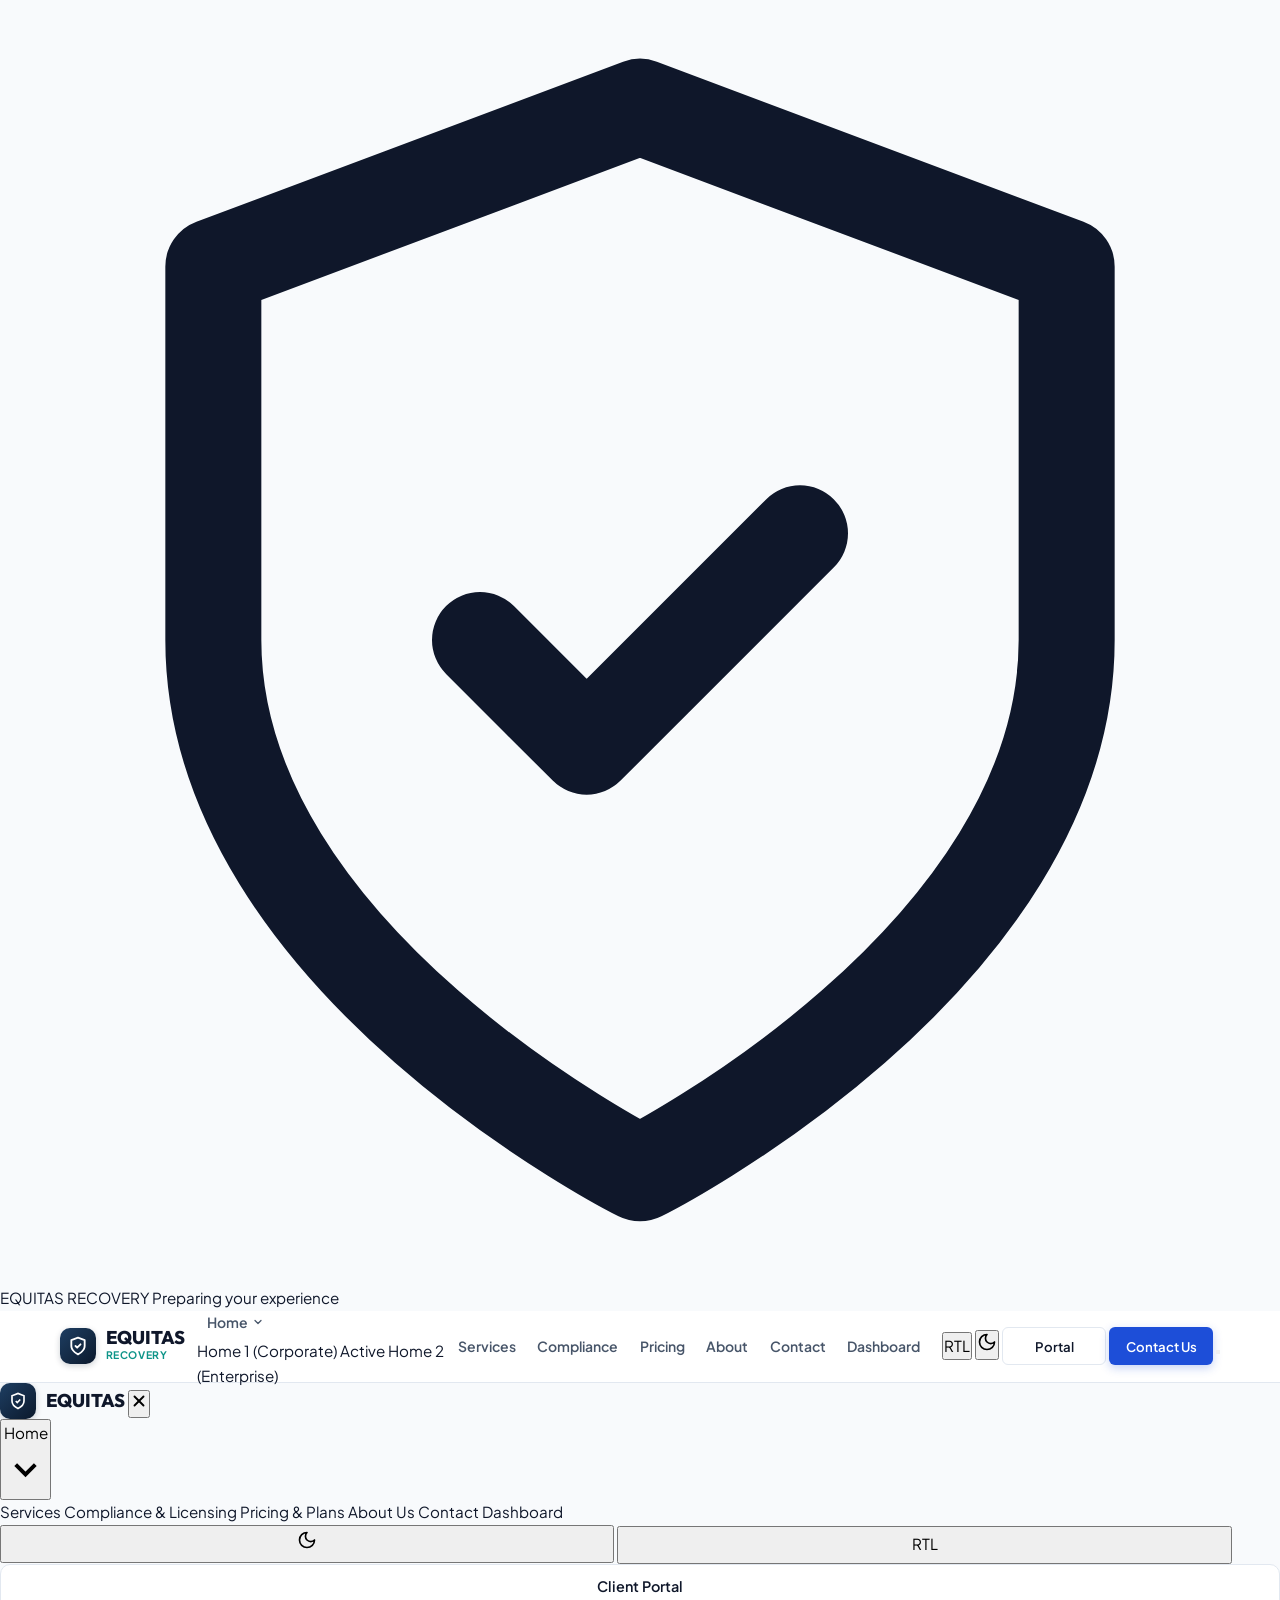
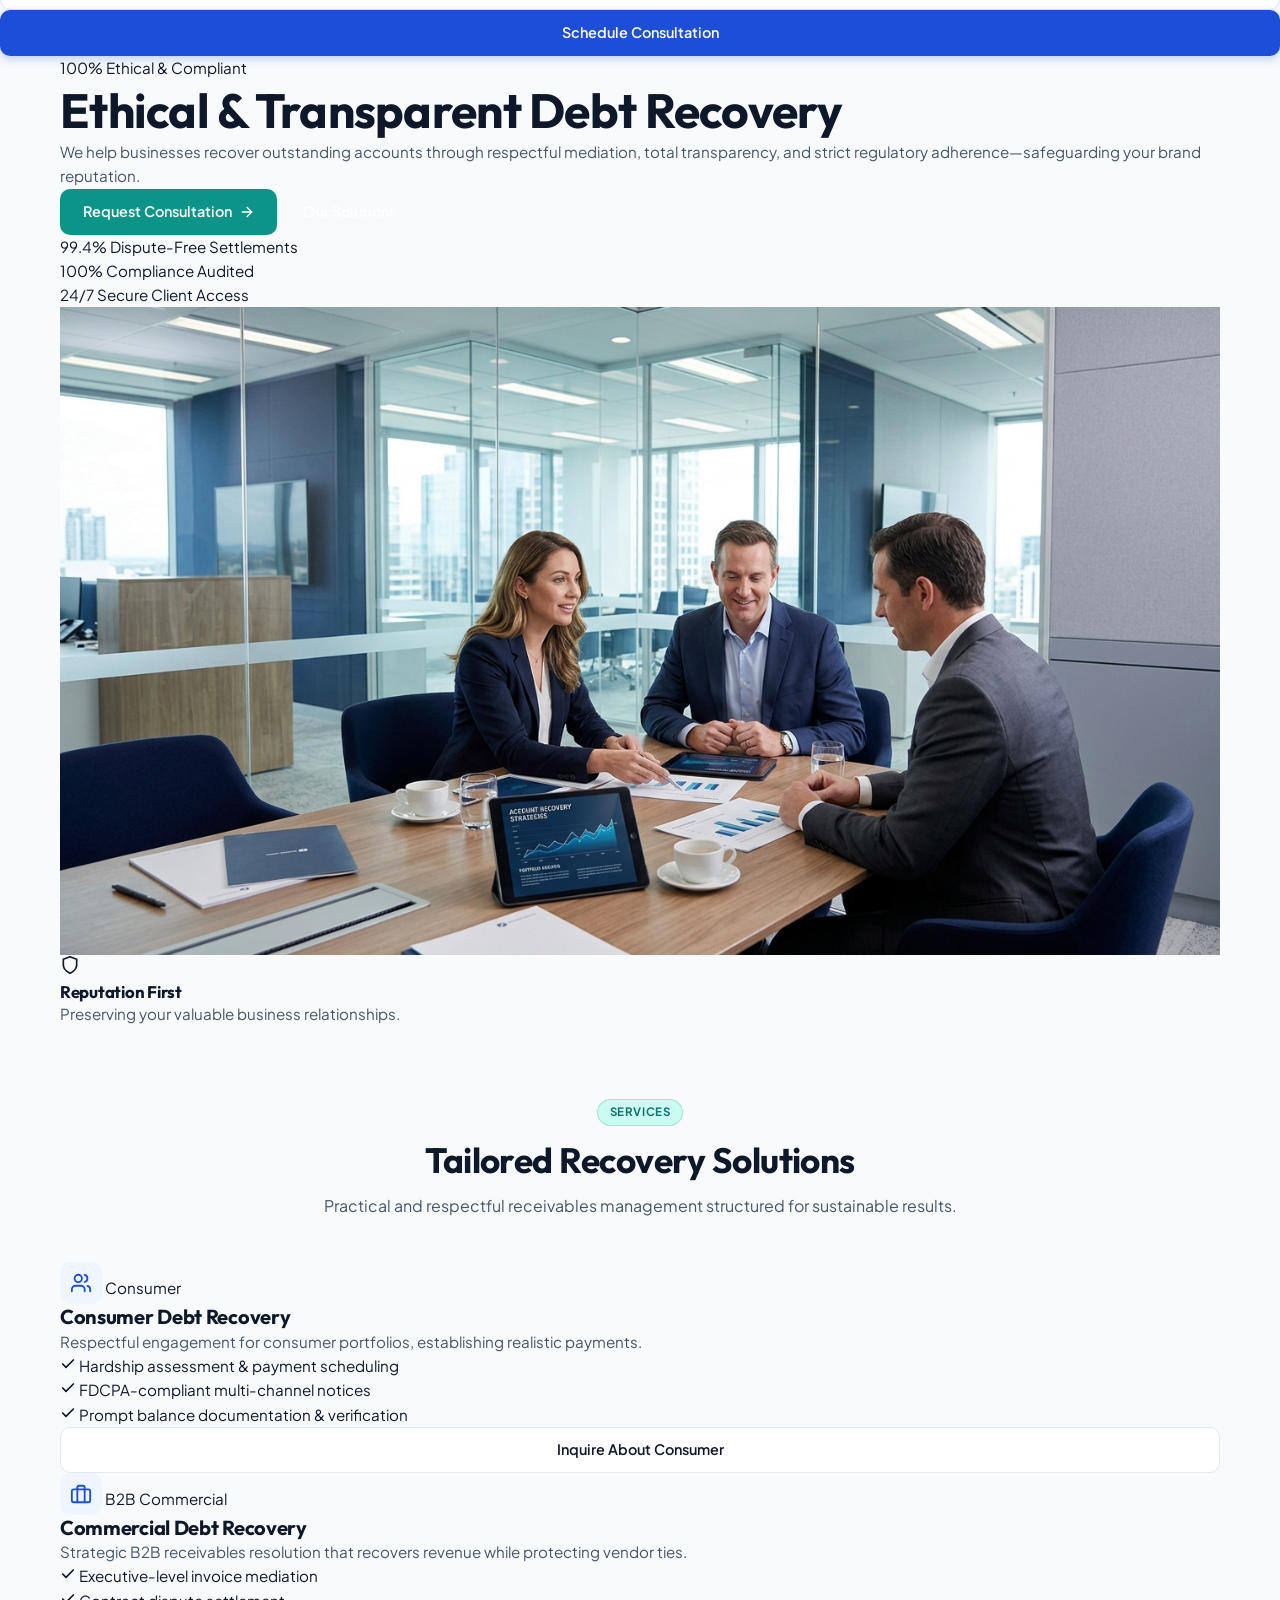
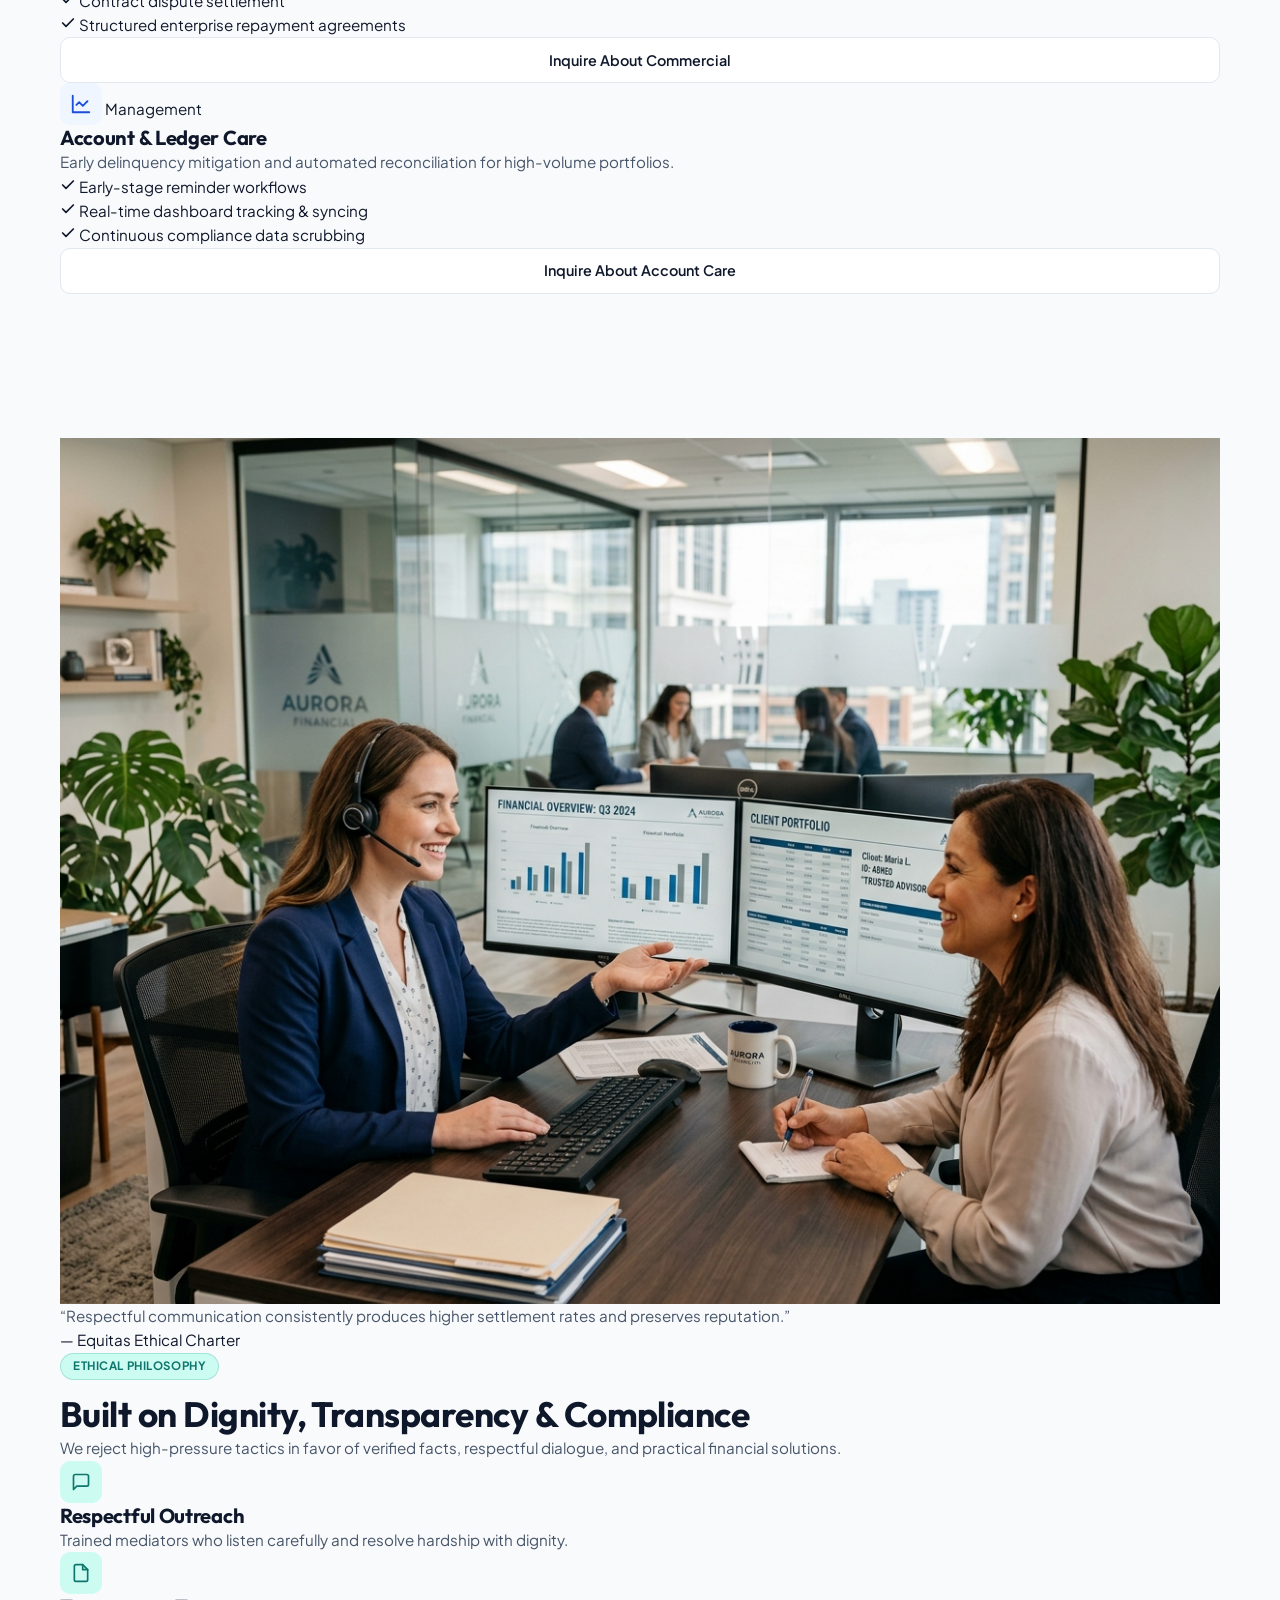
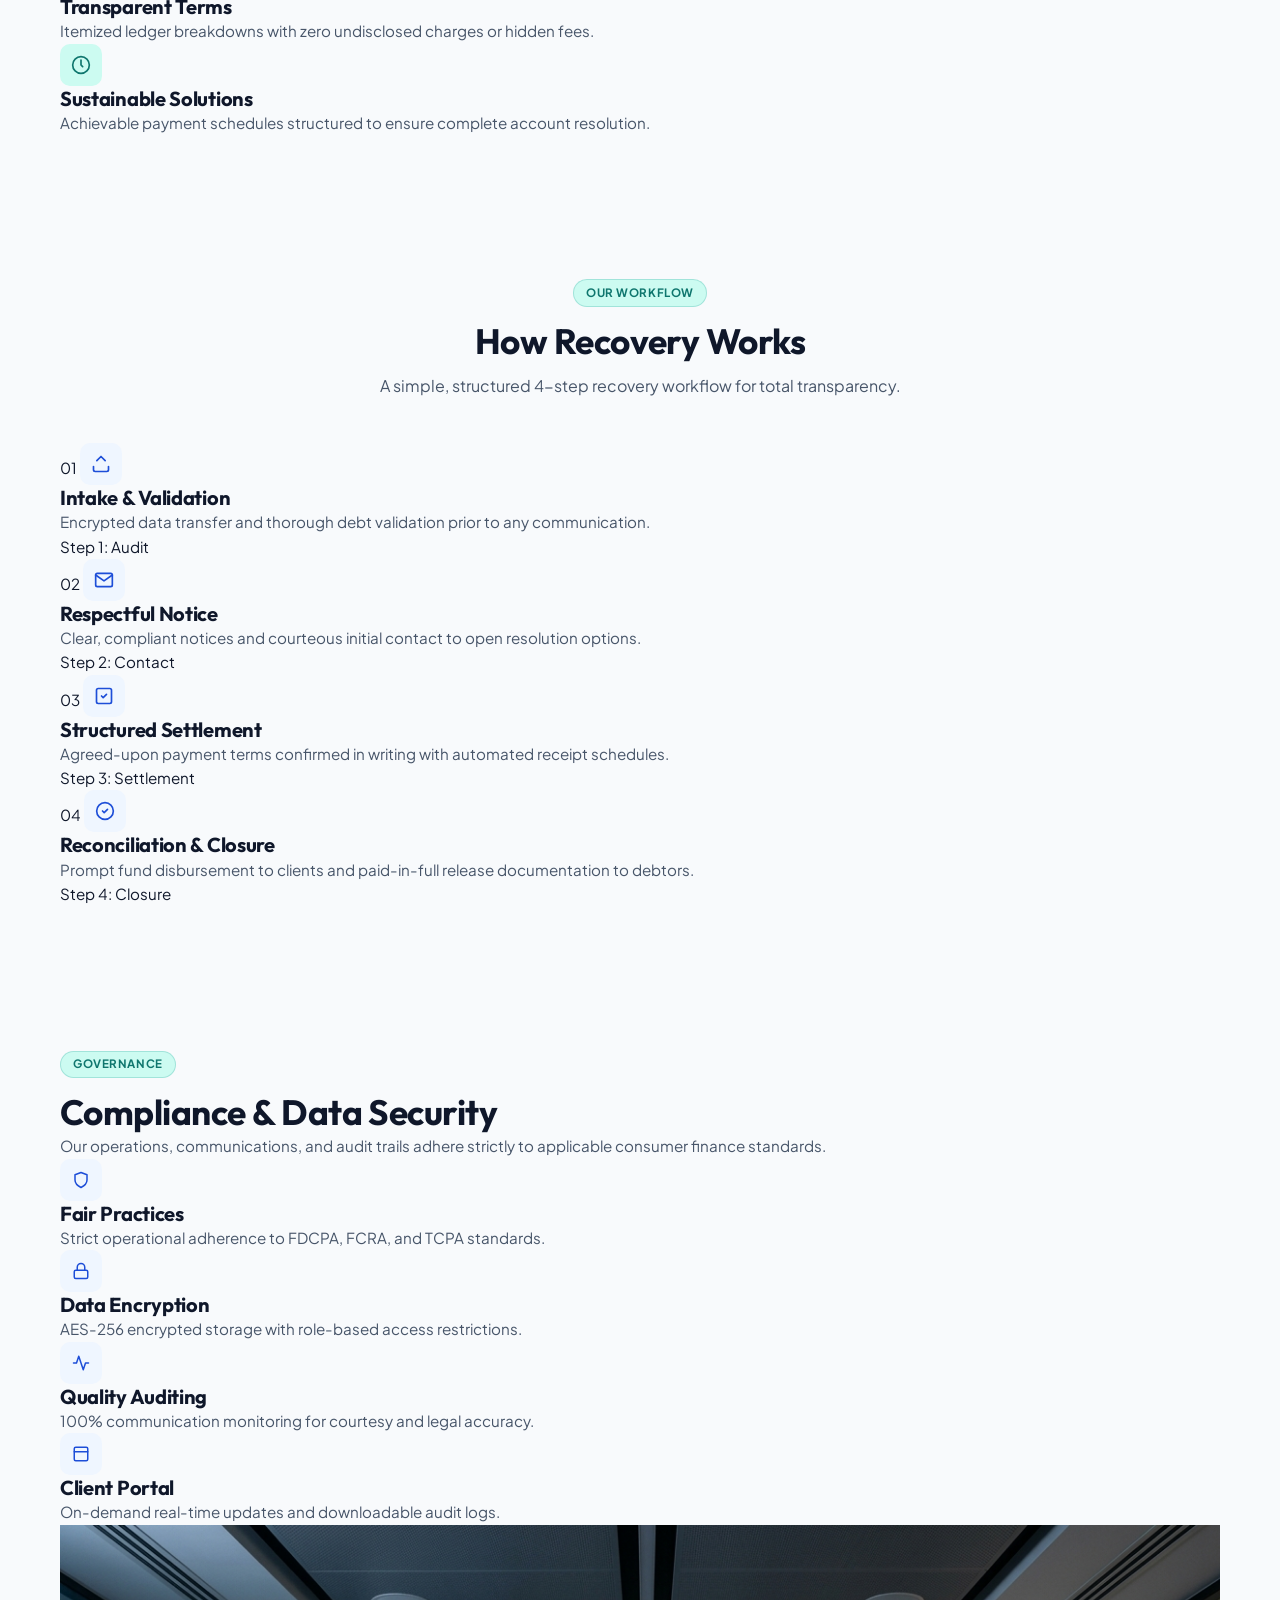
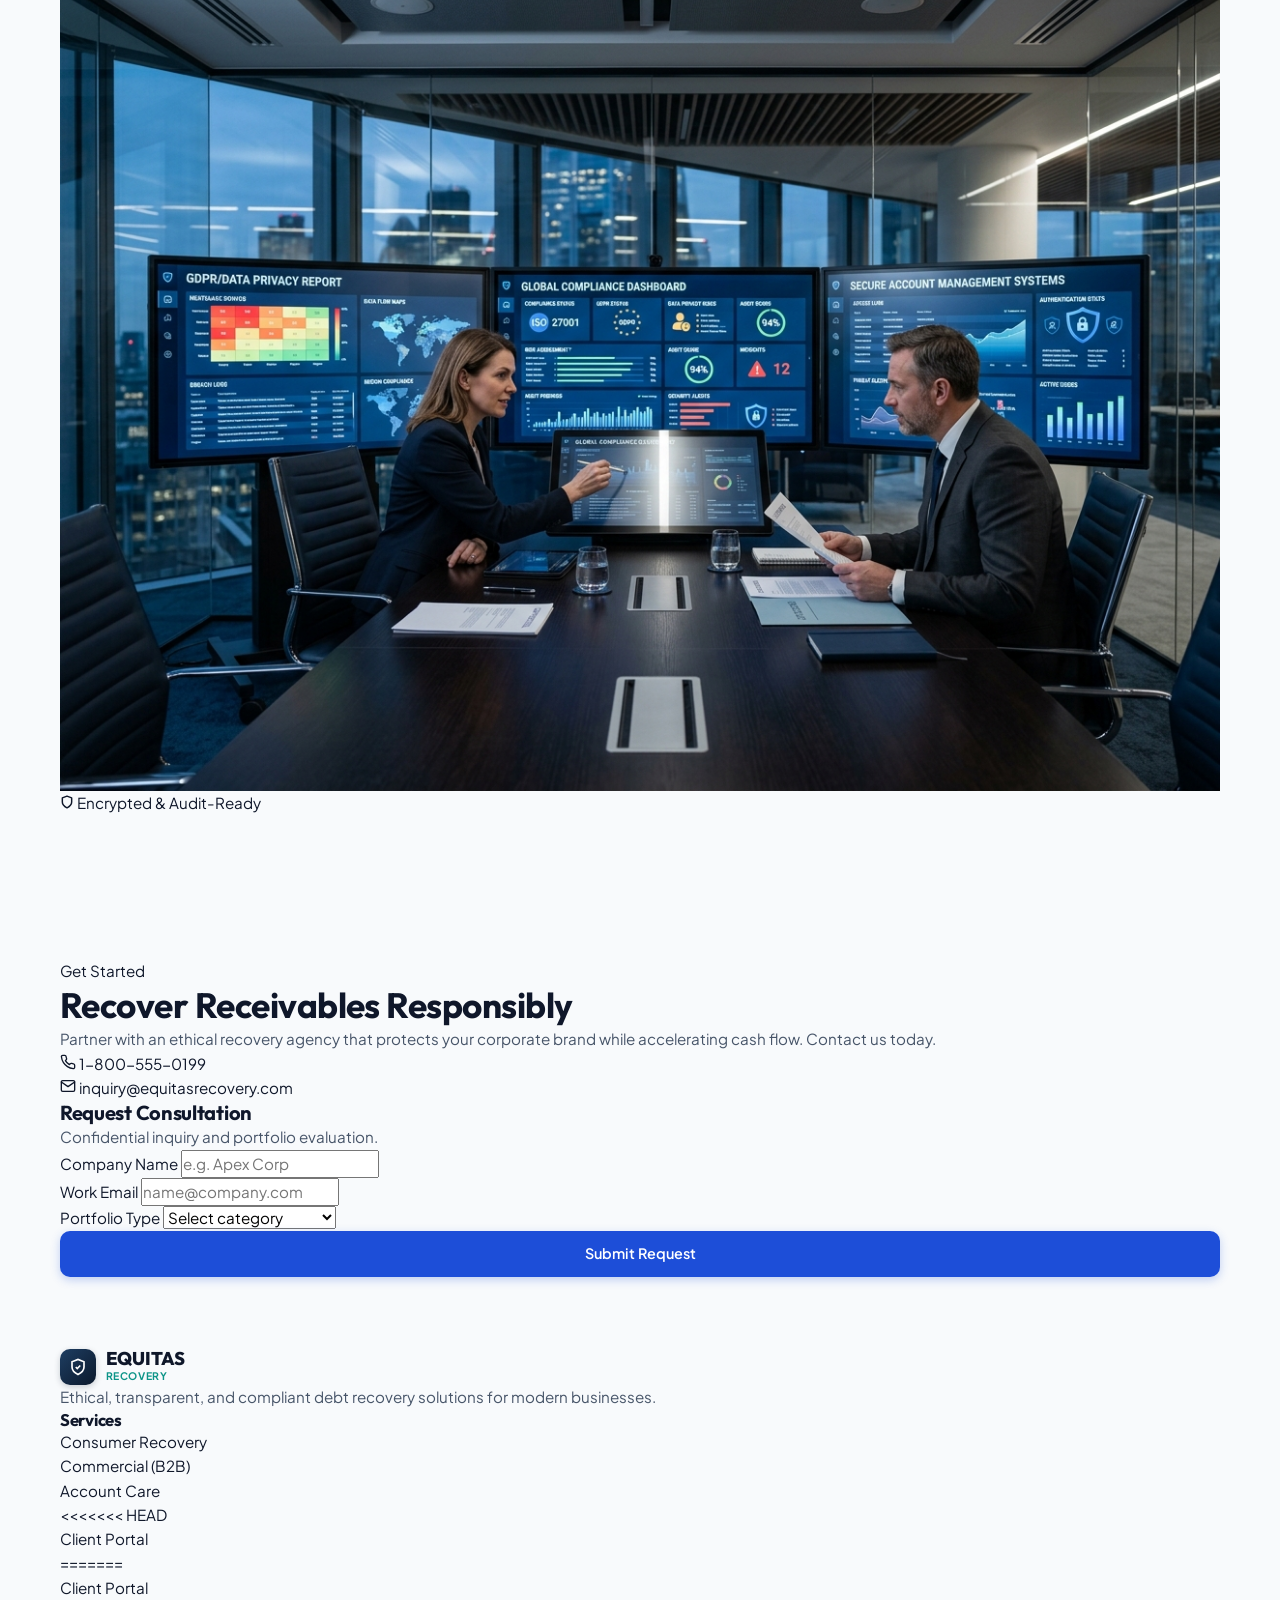
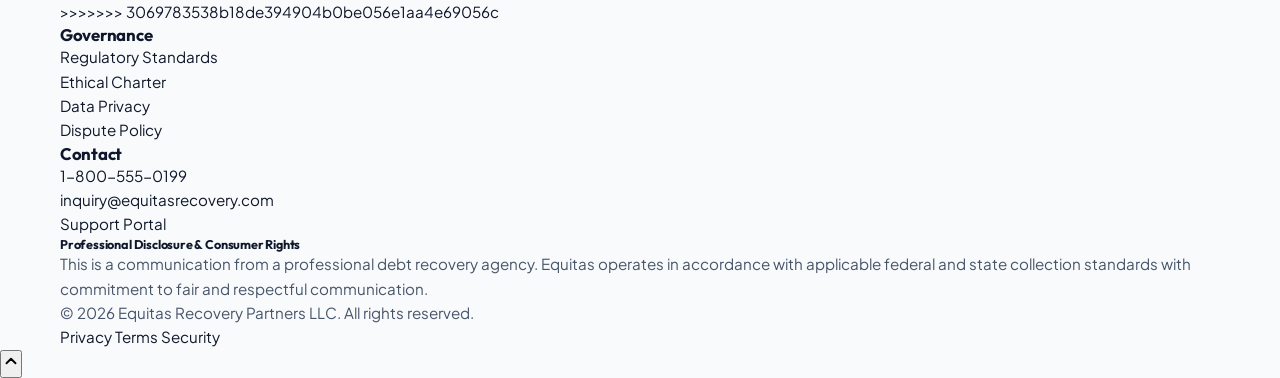
==== commit 4ff770cf: "Resolve merge conflicts" ====
--- a/index.html
+++ b/index.html
@@ -686,7 +686,11 @@
             <li><a href="#services">Consumer Recovery</a></li>
             <li><a href="#services">Commercial (B2B)</a></li>
             <li><a href="#services">Account Care</a></li>
+<<<<<<< HEAD
             <li><a href="dashboard.html">Client Portal</a></li>
+=======
+            <li><a href="#dashboard">Client Portal</a></li>
+>>>>>>> 3069783538b18de394904b0be056e1aa4e69056c
           </ul>
         </div>
 
--- a/assets/css/style.css
+++ b/assets/css/style.css
@@ -38,10 +38,13 @@
   --accent-teal-light: #ccfbf1;
   --accent-teal-dark: #0f766e;
 
+<<<<<<< HEAD
   /* Selected navigation item (high contrast) */
   --nav-active-bg: #1d4ed8;
   --nav-active-text: #ffffff;
 
+=======
+>>>>>>> 3069783538b18de394904b0be056e1aa4e69056c
   /* Status Colors */
   --success: #15803d;
   --success-bg: #dcfce7;
@@ -109,9 +112,12 @@
   --accent-teal-light: #134e4a;
   --accent-teal-dark: #2dd4bf;
 
+<<<<<<< HEAD
   --nav-active-bg: #2563eb;
   --nav-active-text: #ffffff;
 
+=======
+>>>>>>> 3069783538b18de394904b0be056e1aa4e69056c
   --badge-bg: #0c4a6e;
   --badge-text: #7dd3fc;
 
@@ -504,11 +510,17 @@
   white-space: nowrap;
 }
 
+<<<<<<< HEAD
 .nav-link:hover {
+=======
+.nav-link:hover,
+.nav-link.active {
+>>>>>>> 3069783538b18de394904b0be056e1aa4e69056c
   color: var(--primary-600);
   background-color: var(--bg-subtle);
 }
 
+<<<<<<< HEAD
 /* Selected menu item: solid fill + white text for strong contrast (WCAG AA+) */
 .nav-link.active,
 .nav-link.active:hover {
@@ -521,6 +533,8 @@
   color: var(--nav-active-text);
 }
 
+=======
+>>>>>>> 3069783538b18de394904b0be056e1aa4e69056c
 .nav-dropdown-menu {
   position: absolute;
   top: calc(100% + 4px);
@@ -760,17 +774,25 @@
   font-size: 0.88rem;
 }
 
+<<<<<<< HEAD
 .drawer-link:hover {
+=======
+.drawer-link:hover,
+.drawer-link.active {
+>>>>>>> 3069783538b18de394904b0be056e1aa4e69056c
   background-color: var(--bg-subtle);
   color: var(--primary-600);
 }
 
+<<<<<<< HEAD
 .drawer-link.active,
 .drawer-link.active:hover {
   background-color: var(--nav-active-bg);
   color: var(--nav-active-text);
 }
 
+=======
+>>>>>>> 3069783538b18de394904b0be056e1aa4e69056c
 .drawer-actions {
   margin-top: auto;
   padding-top: 1.25rem;
@@ -3211,8 +3233,12 @@
   align-items: center;
   justify-content: space-between;
   gap: 0.75rem;
+<<<<<<< HEAD
   min-height: var(--header-height);
   padding: 0.75rem max(var(--container-padding), calc((100vw - var(--container-max-width)) / 2 + var(--container-padding)));
+=======
+  padding: 1rem 2rem;
+>>>>>>> 3069783538b18de394904b0be056e1aa4e69056c
   background-color: var(--bg-surface);
   border-bottom: 1px solid var(--border-color);
 }
@@ -3223,11 +3249,16 @@
   justify-content: flex-end;
 }
 
+<<<<<<< HEAD
 .login-topbar .header-actions > .btn {
+=======
+.login-topbar .header-actions > * {
+>>>>>>> 3069783538b18de394904b0be056e1aa4e69056c
   display: inline-flex;
   width: auto;
 }
 
+<<<<<<< HEAD
 /* Keep RTL and theme buttons identical, square, and vertically centered */
 .login-topbar .header-actions {
   flex-wrap: nowrap;
@@ -3250,6 +3281,8 @@
   display: block;
 }
 
+=======
+>>>>>>> 3069783538b18de394904b0be056e1aa4e69056c
 .login-split-layout {
   display: grid;
   grid-template-columns: 1.1fr 1fr;
@@ -5082,7 +5115,11 @@
   }
 
   .login-topbar .header-actions {
+<<<<<<< HEAD
     flex: 0 0 auto;
+=======
+    flex: 1 1 100%;
+>>>>>>> 3069783538b18de394904b0be056e1aa4e69056c
     gap: 0.5rem;
   }
 
@@ -5560,7 +5597,11 @@
   }
 
   .login-topbar .header-actions {
+<<<<<<< HEAD
     justify-content: flex-end;
+=======
+    justify-content: flex-start;
+>>>>>>> 3069783538b18de394904b0be056e1aa4e69056c
   }
 
   .dash-body-content {
@@ -5715,6 +5756,7 @@
     margin-top: 0.5rem;
   }
 }
+<<<<<<< HEAD
 
 
 /* ==========================================================================
@@ -7108,3 +7150,5 @@
     grid-template-columns: minmax(0, 1fr);
   }
 }
+=======
+>>>>>>> 3069783538b18de394904b0be056e1aa4e69056c
